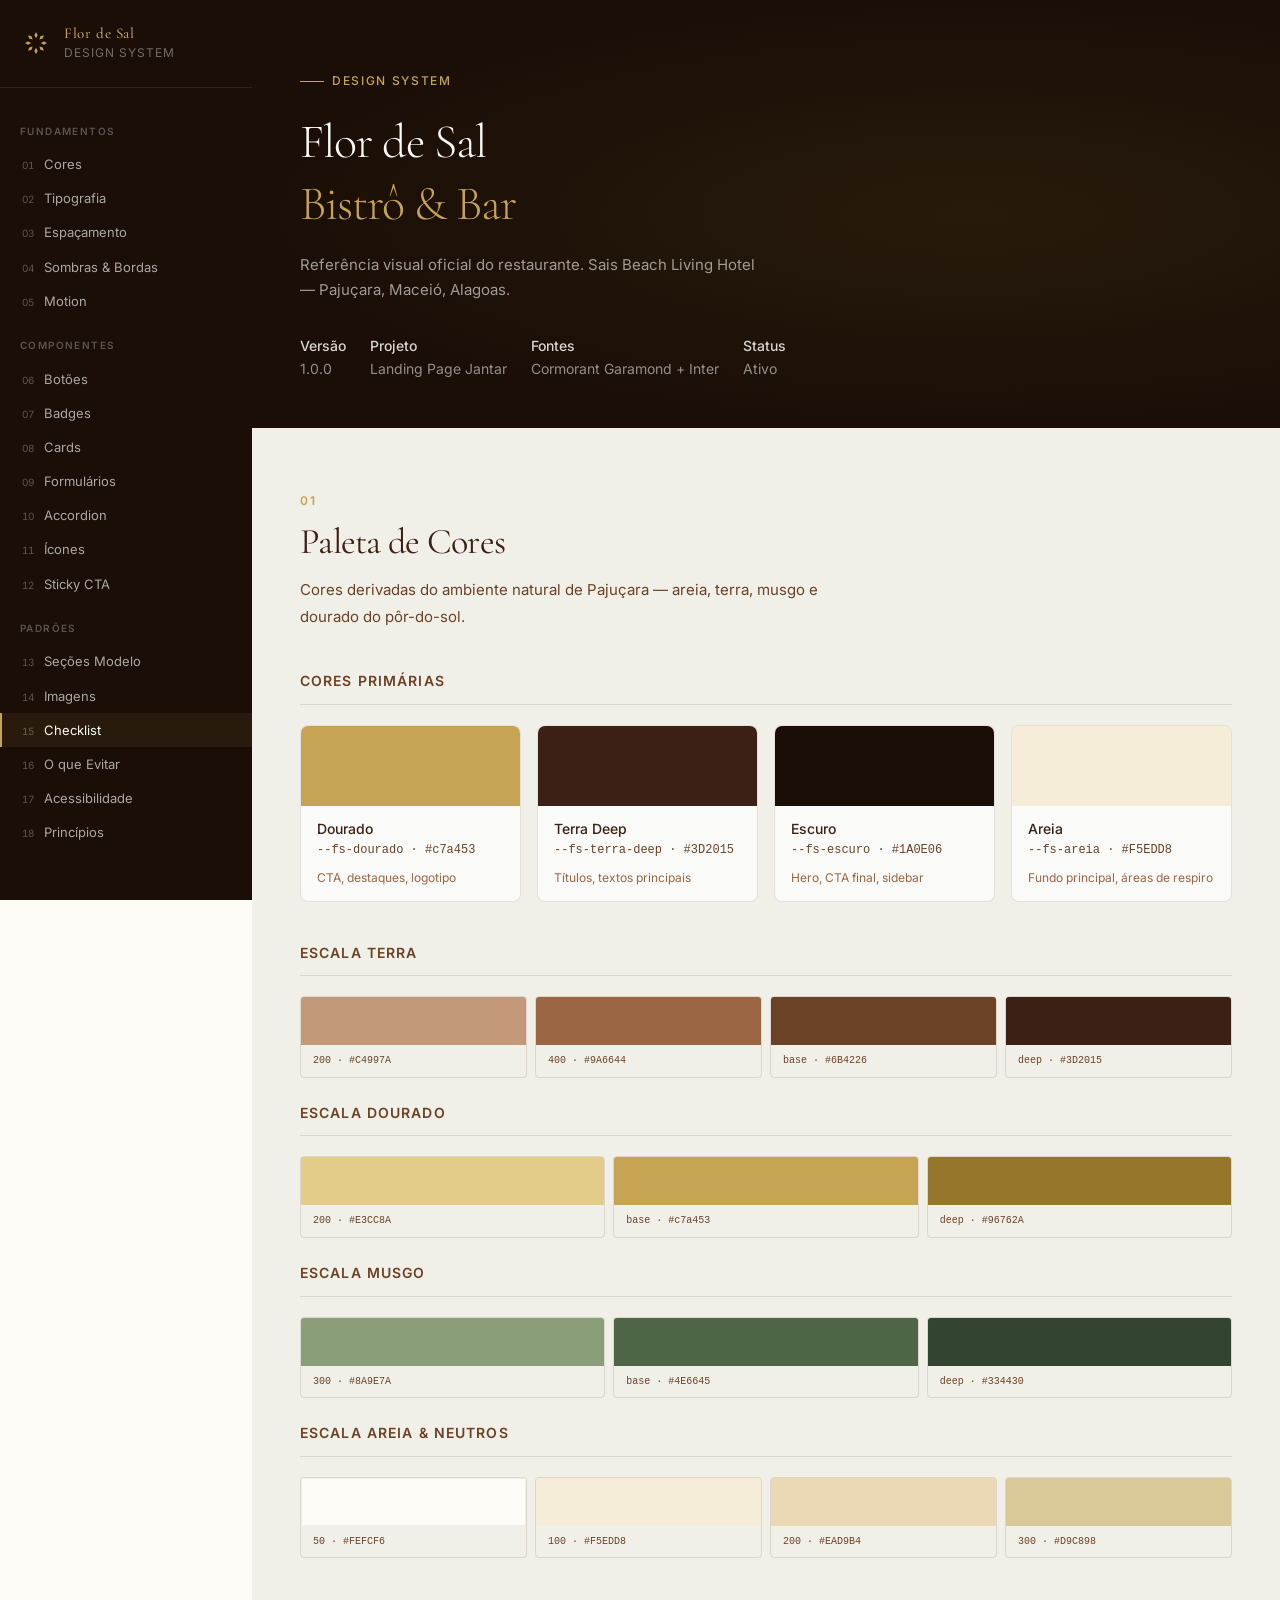
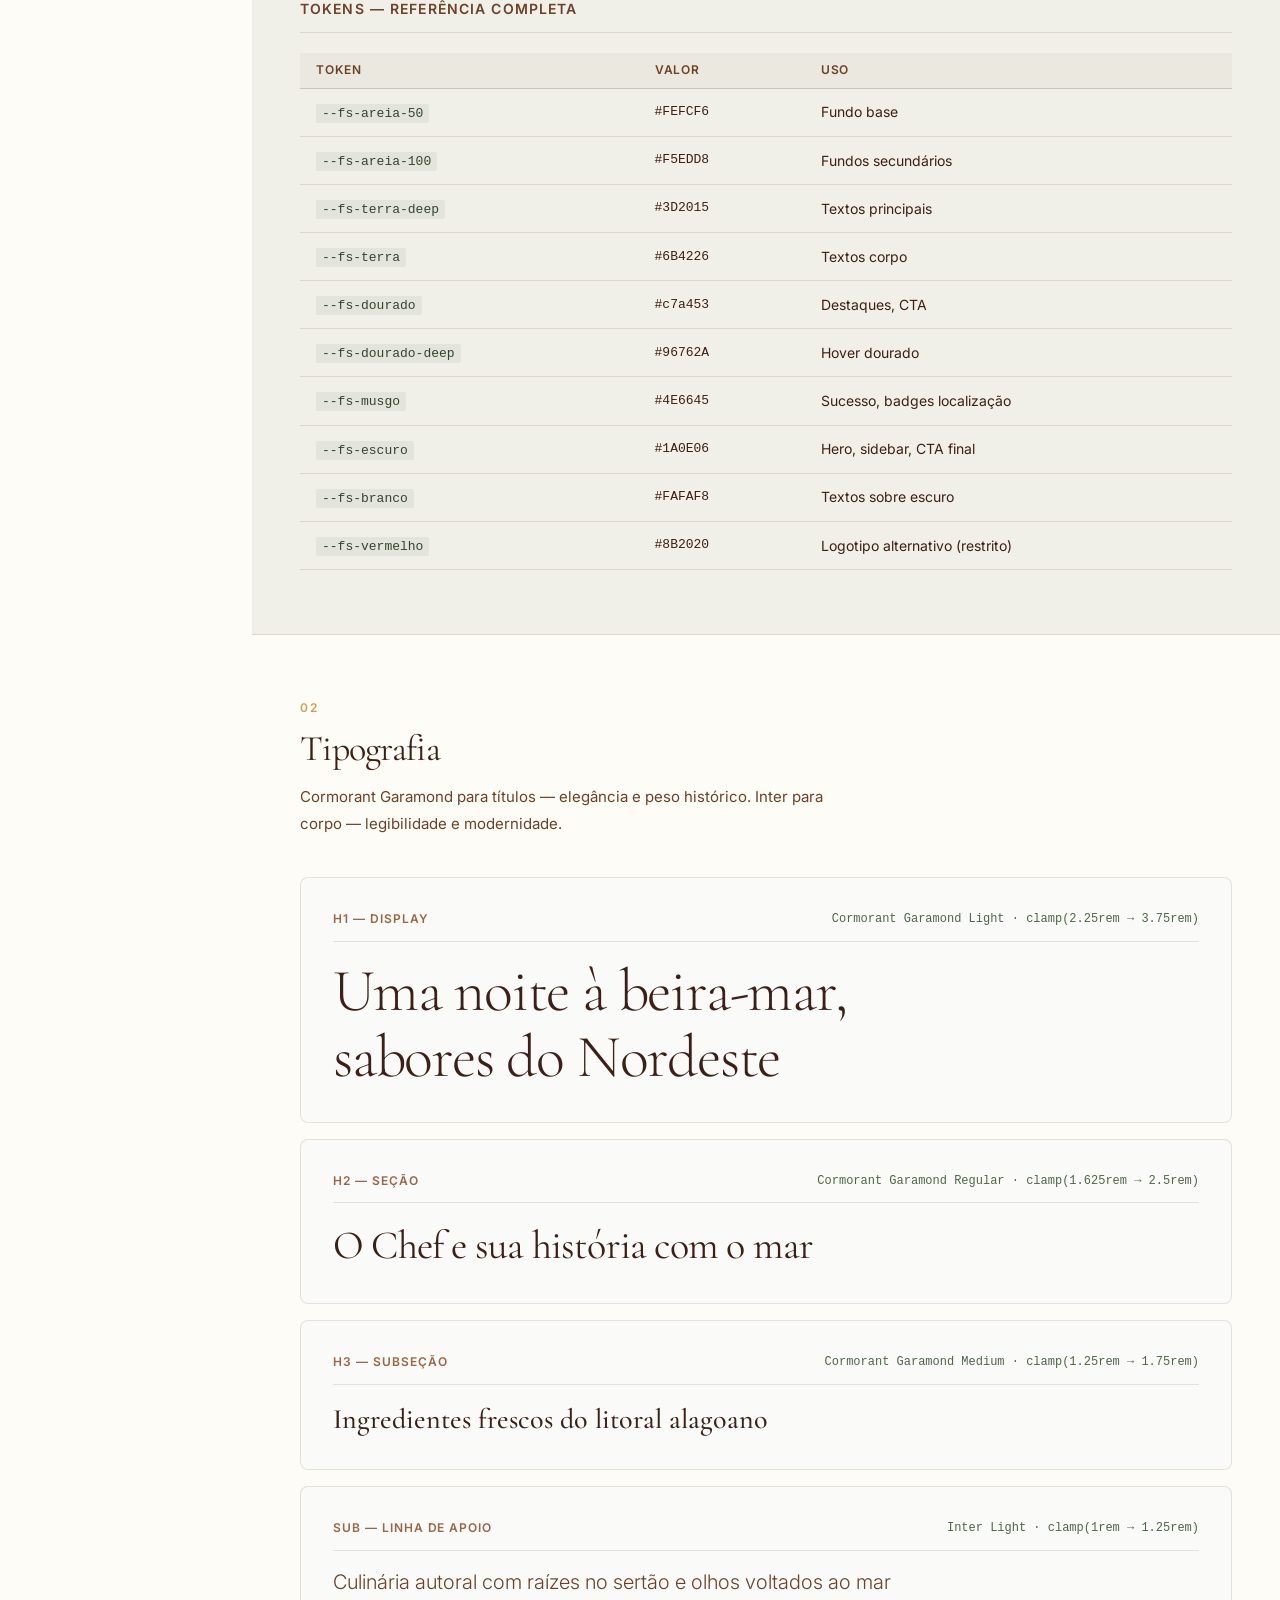
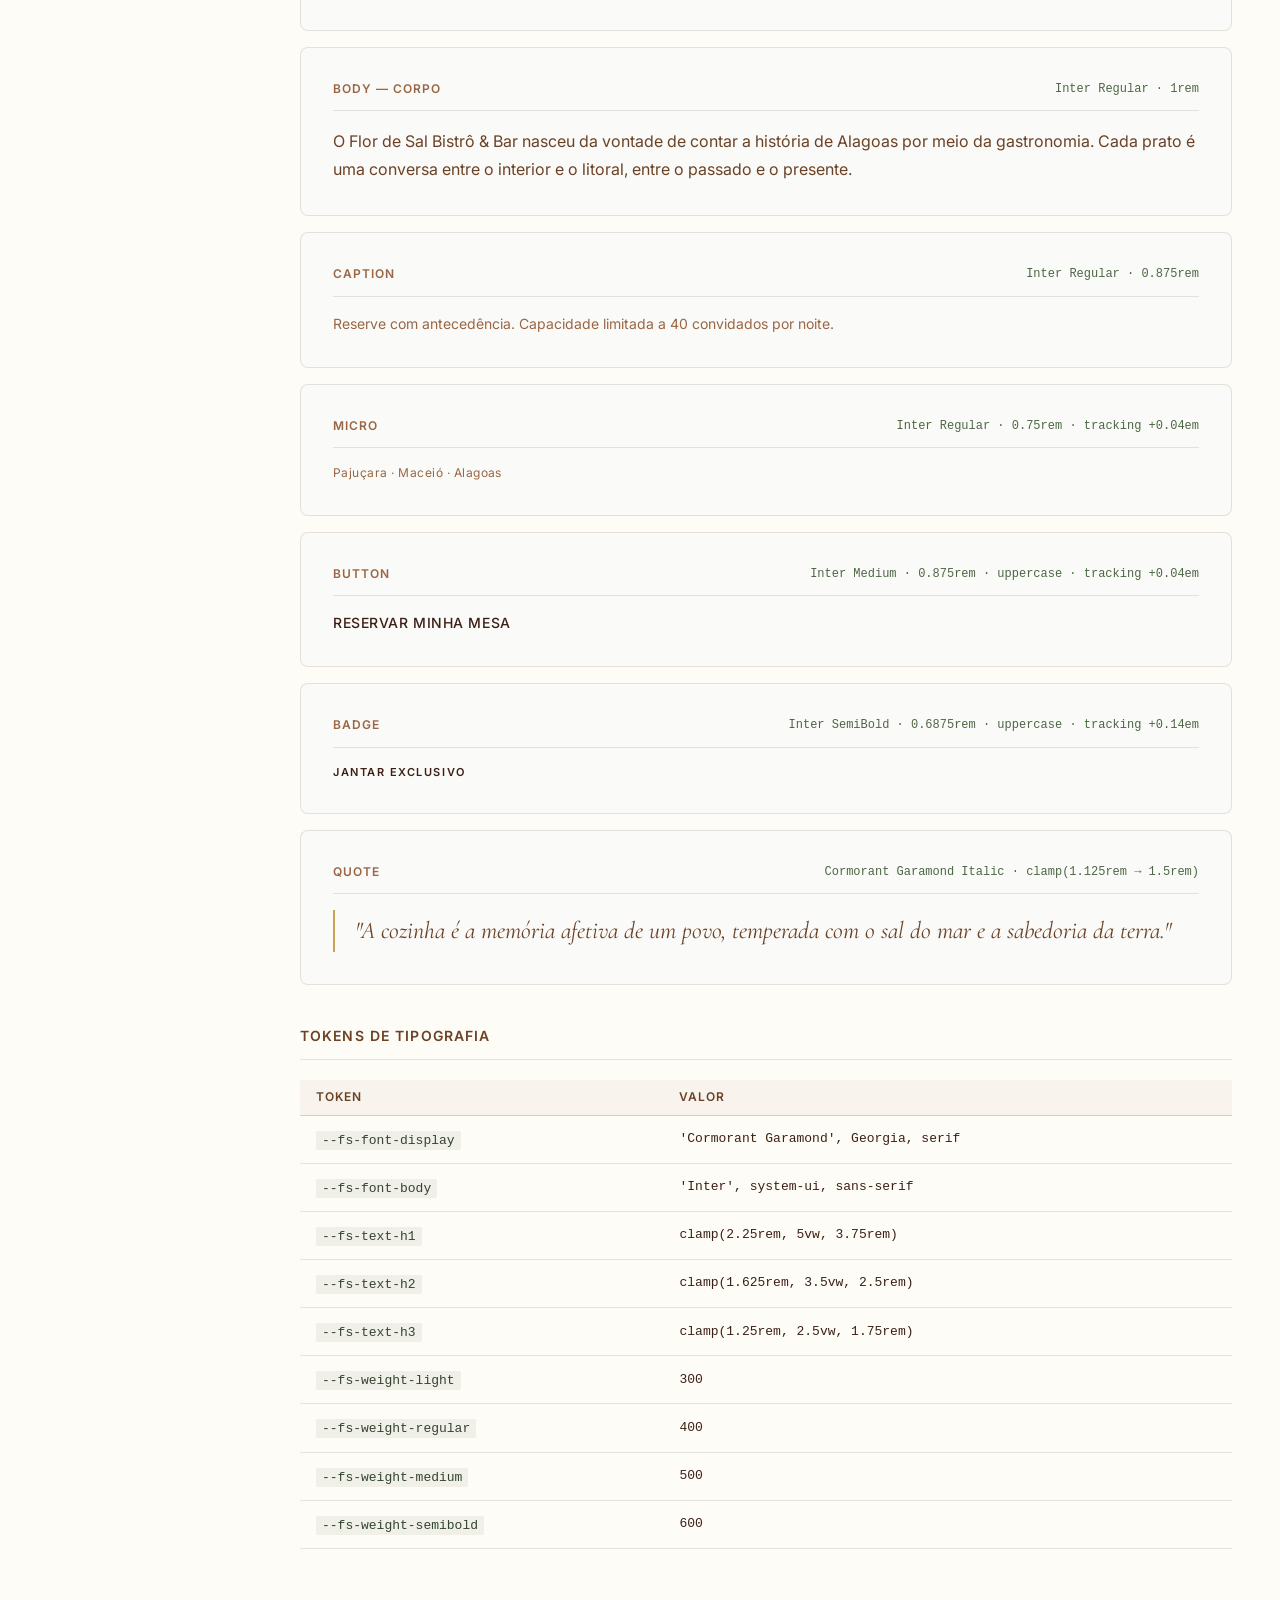
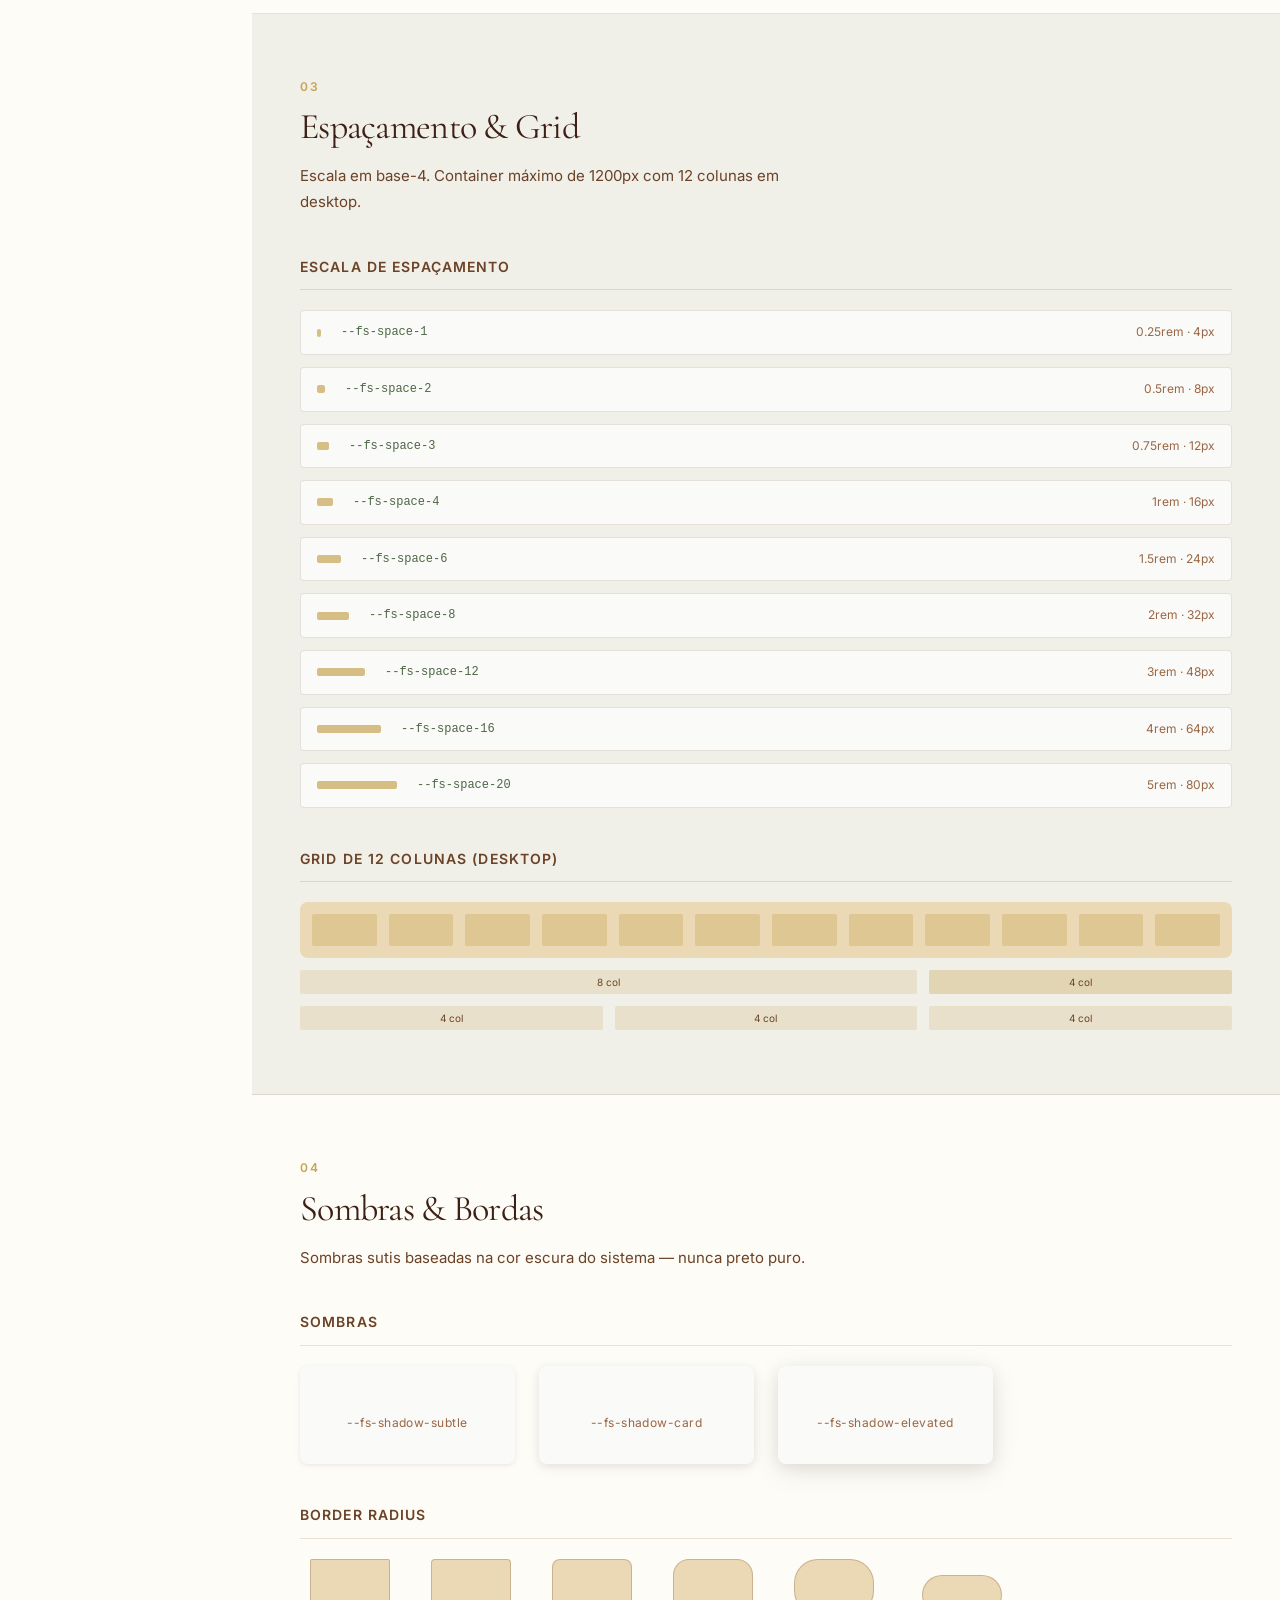
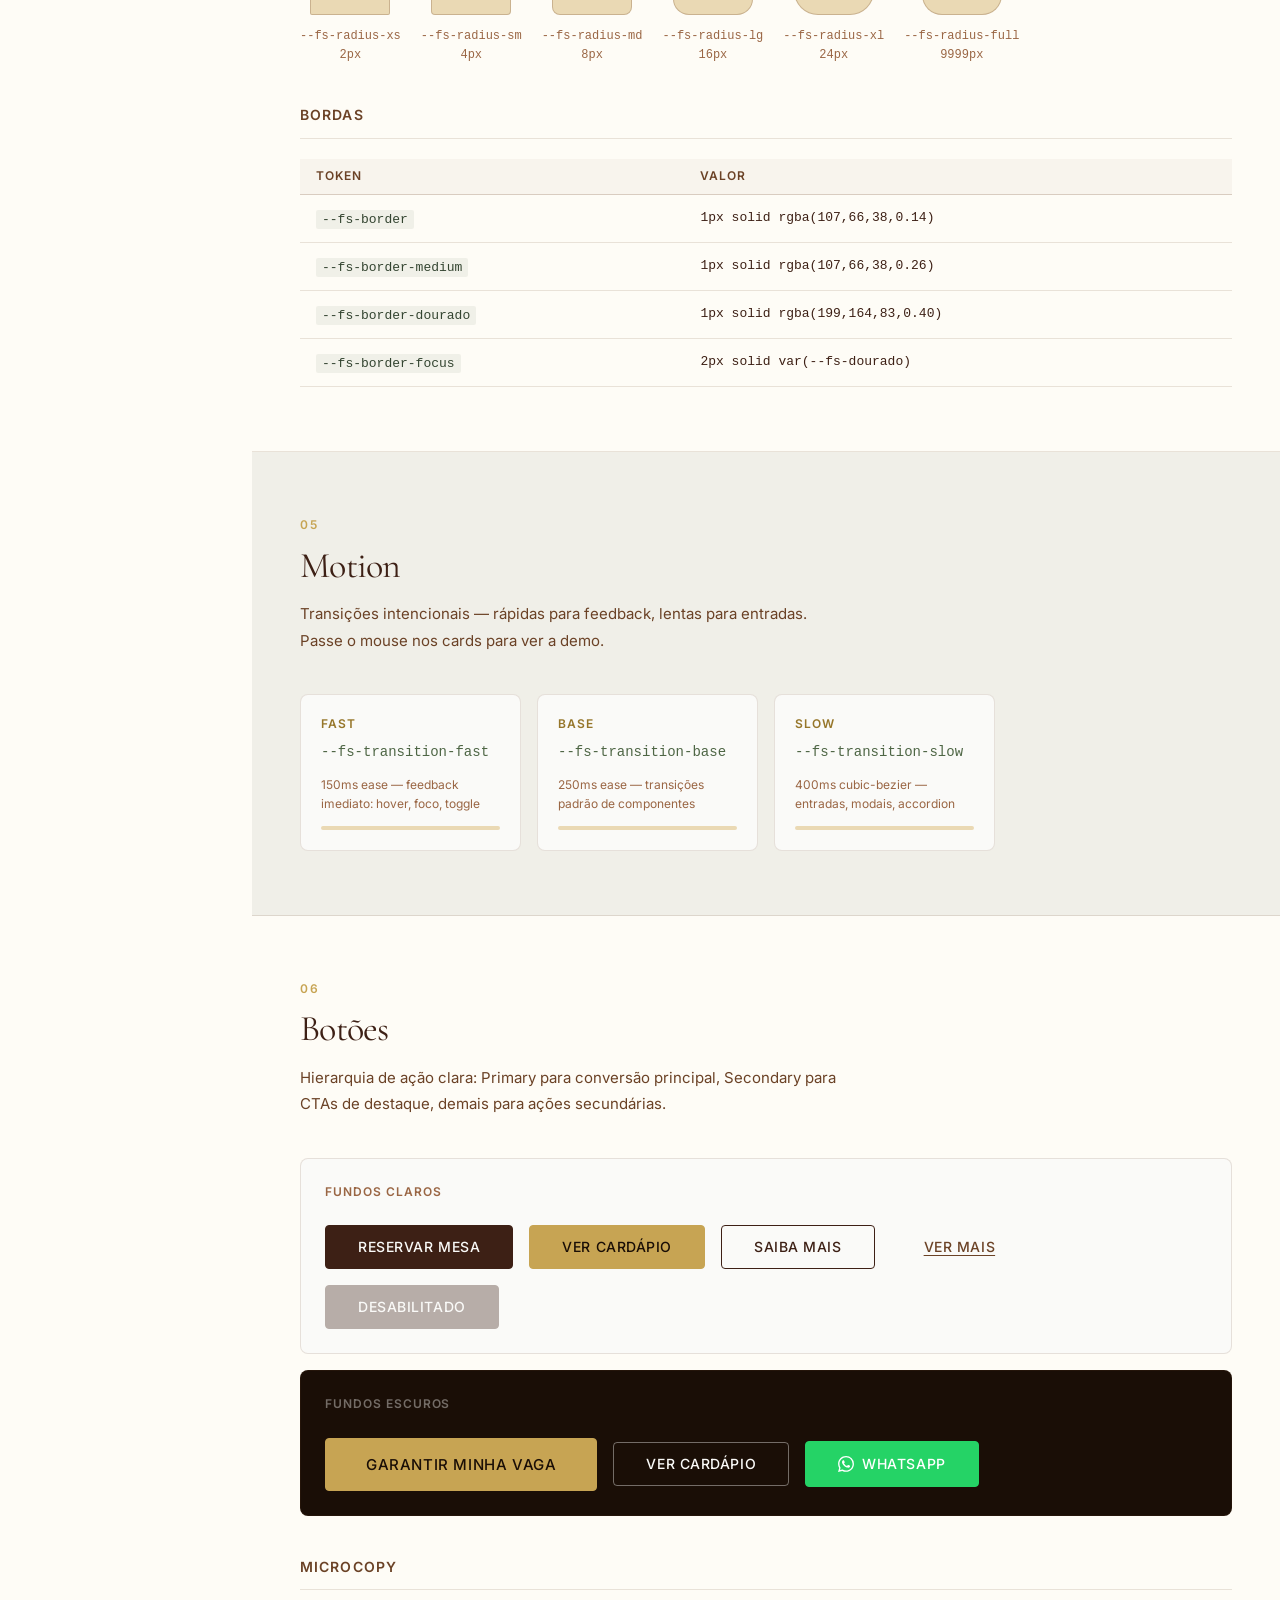
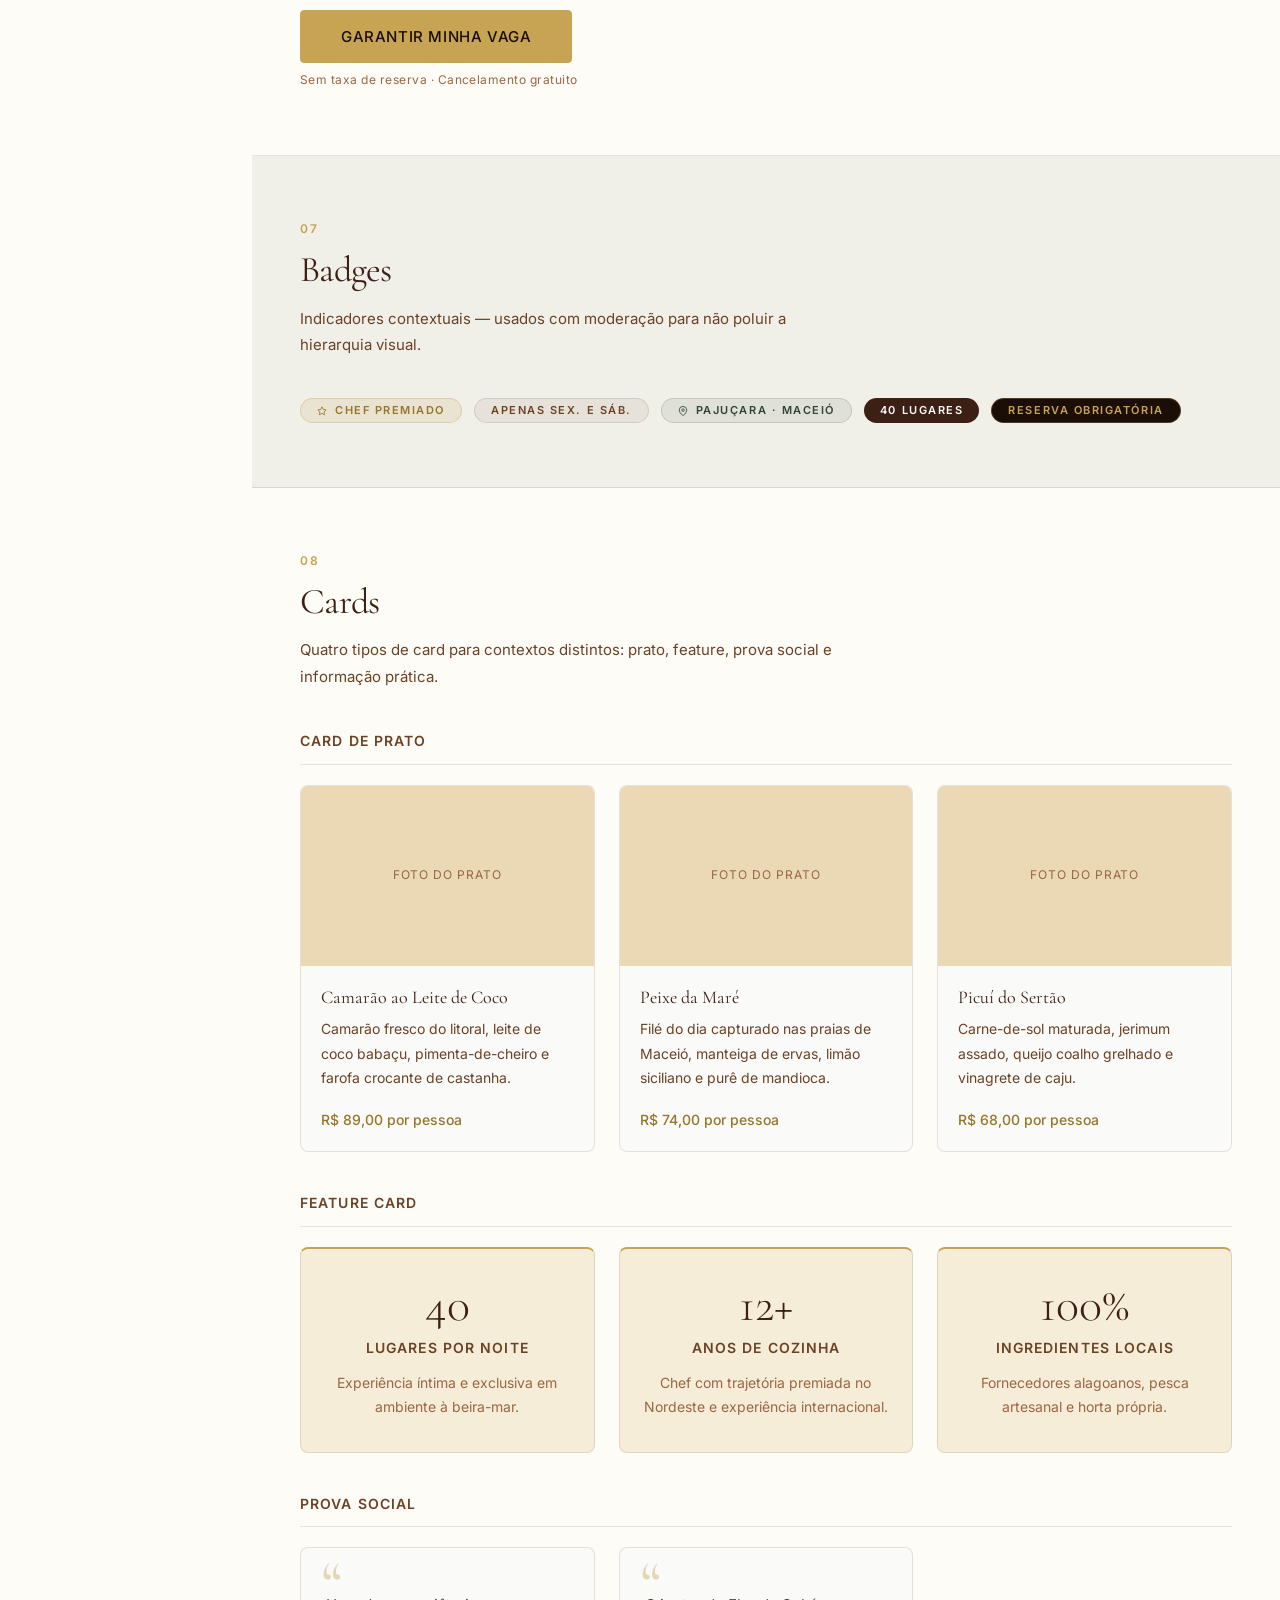
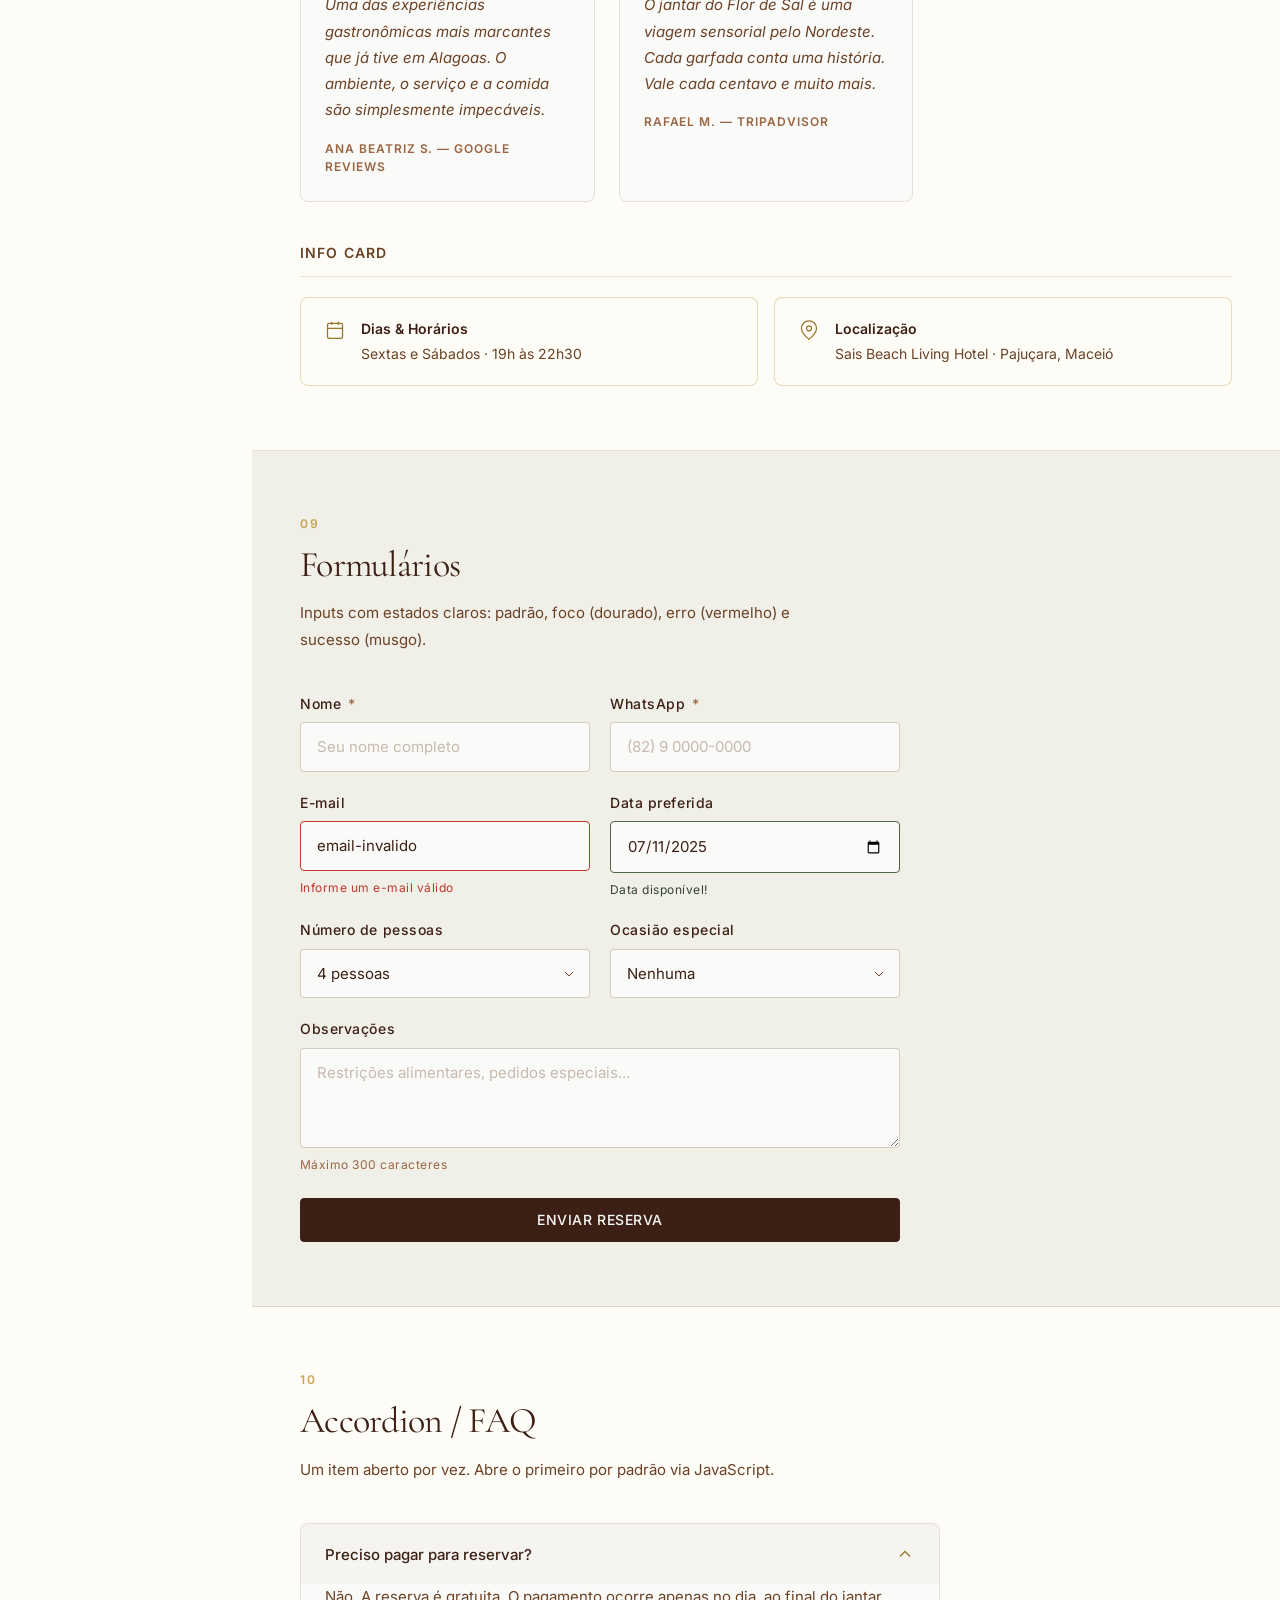
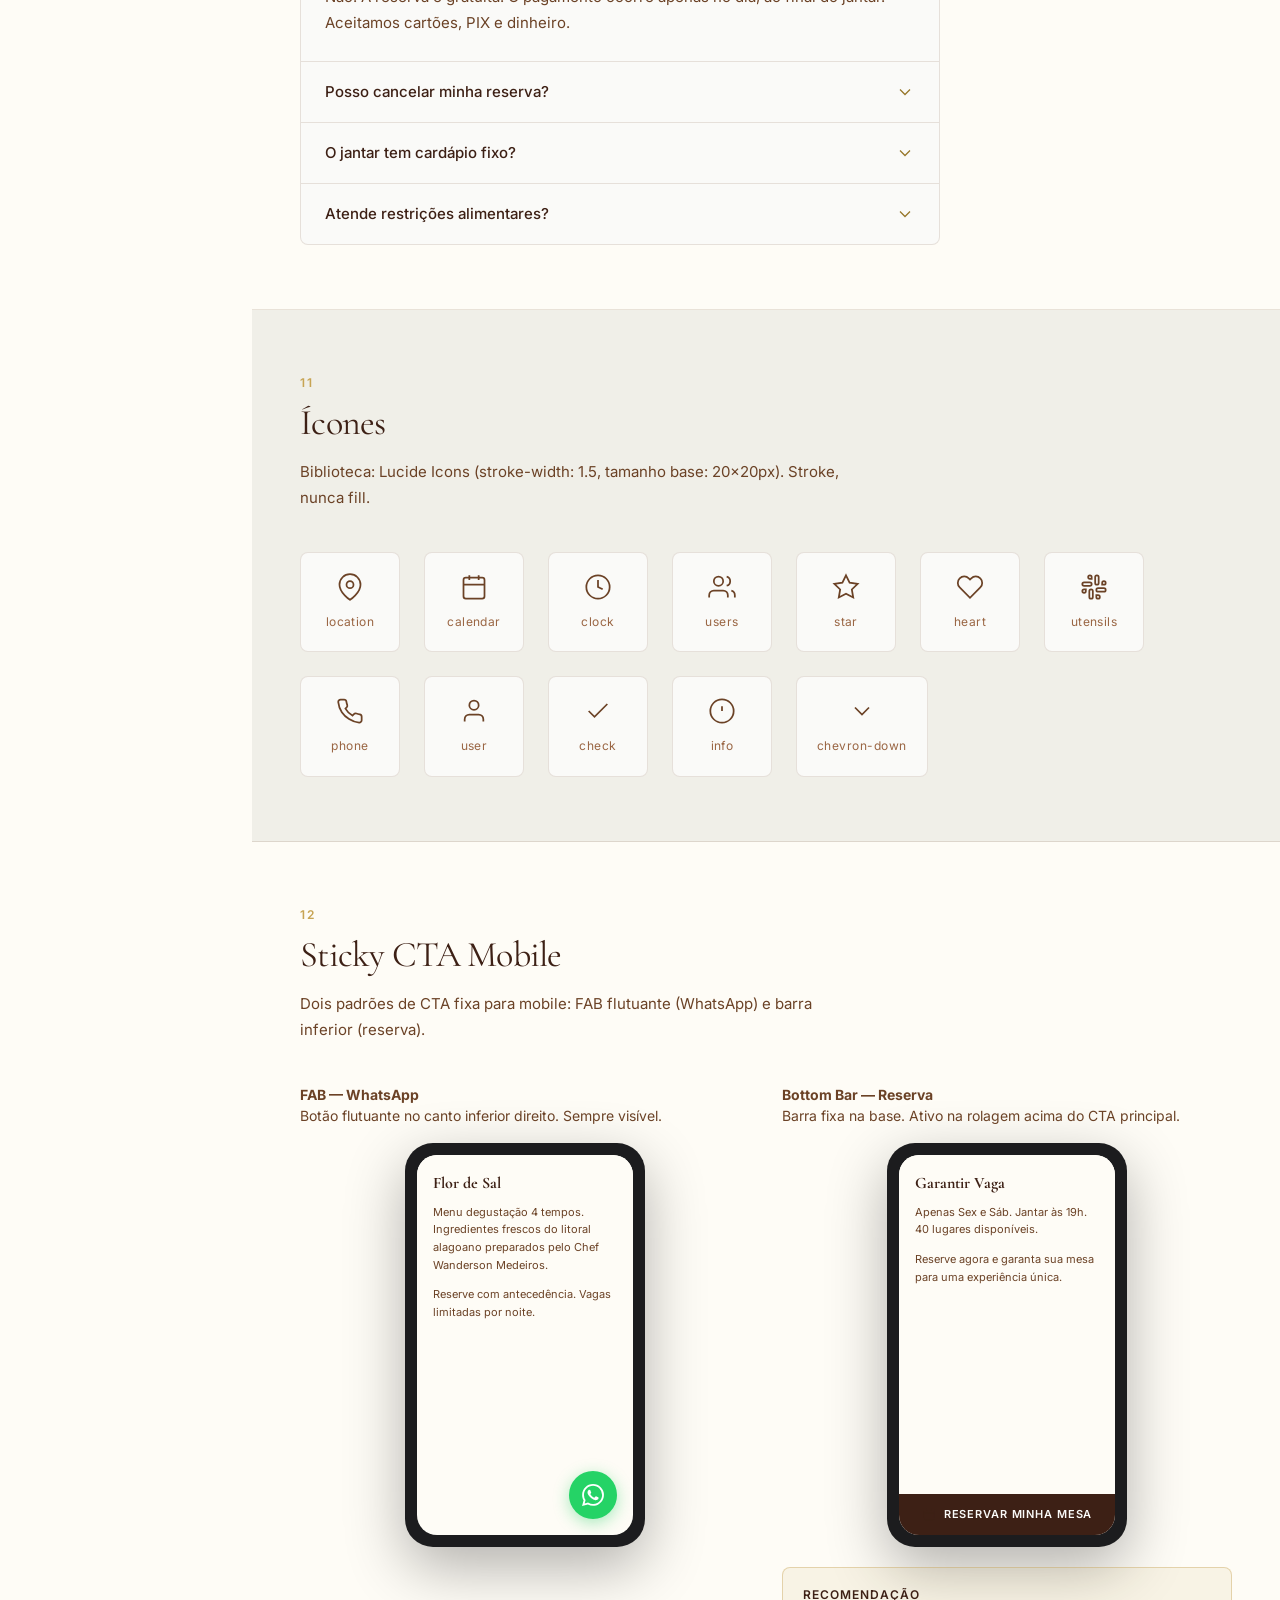
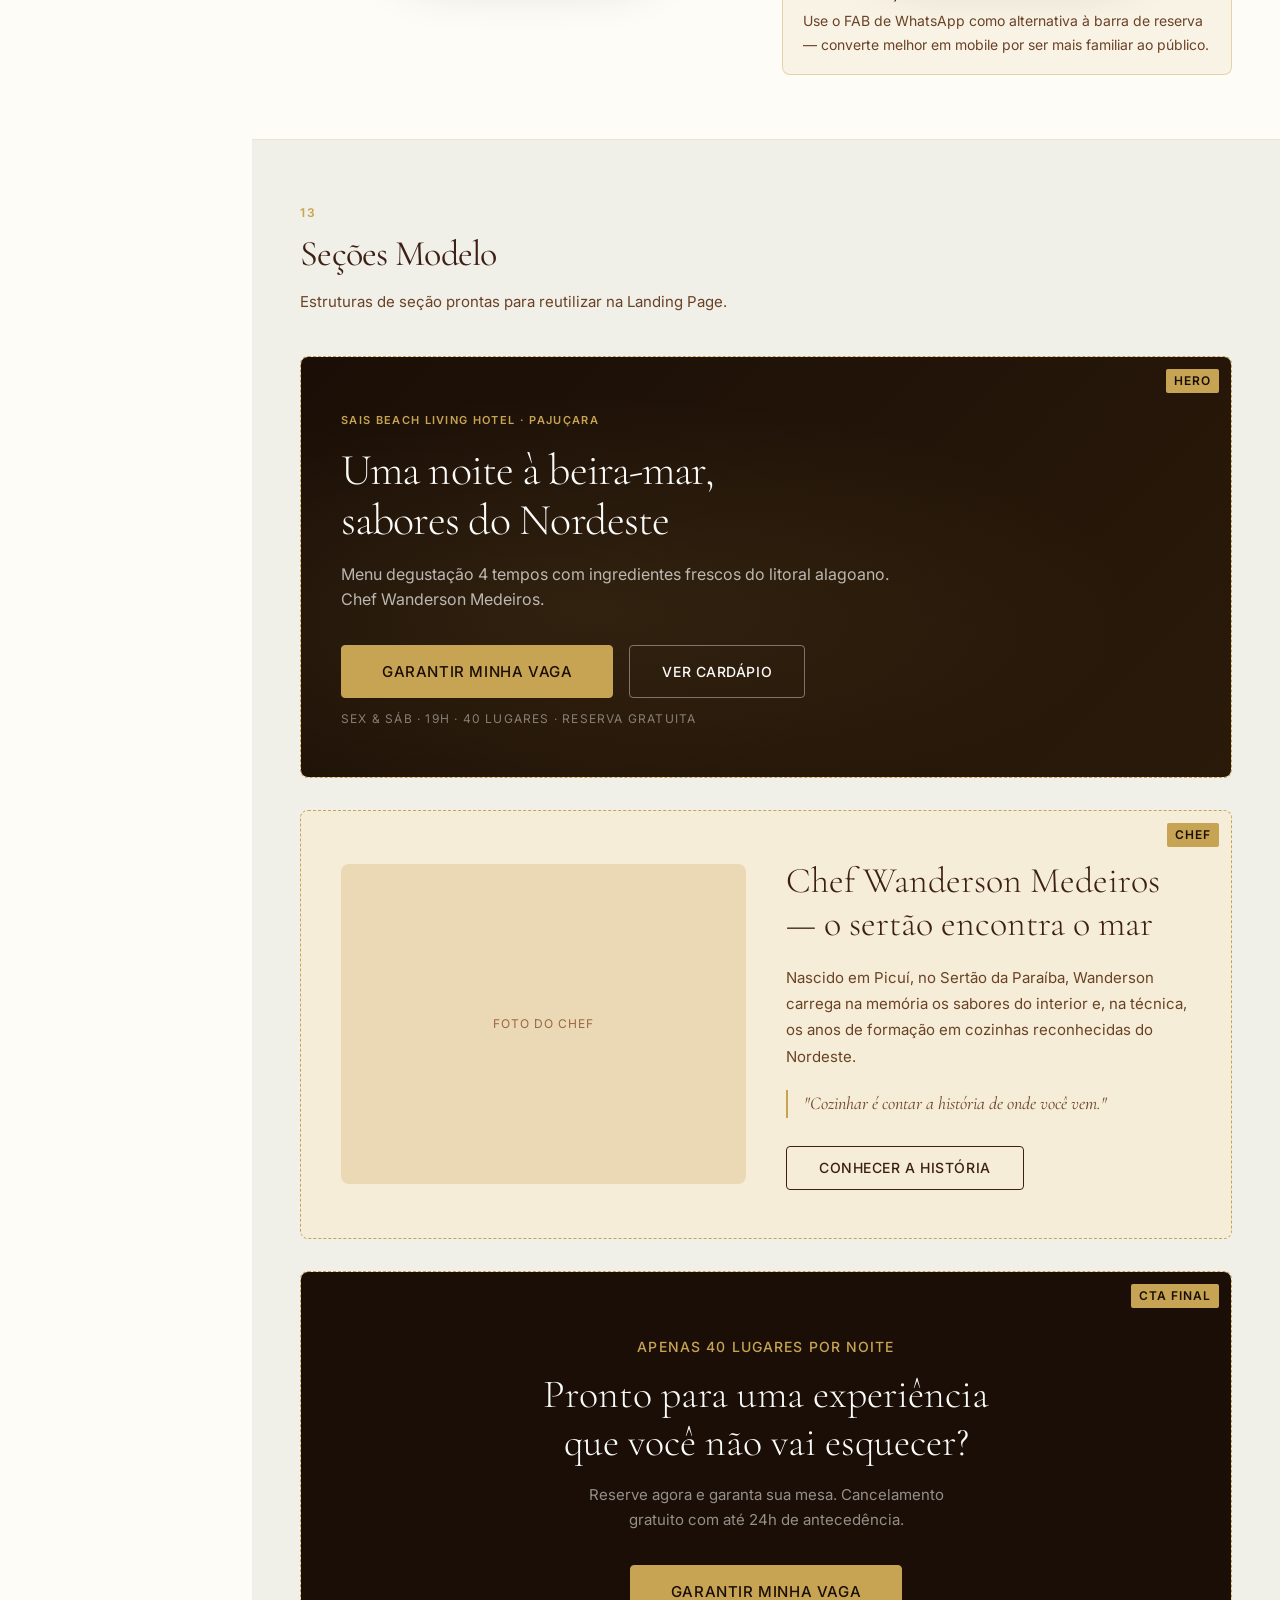
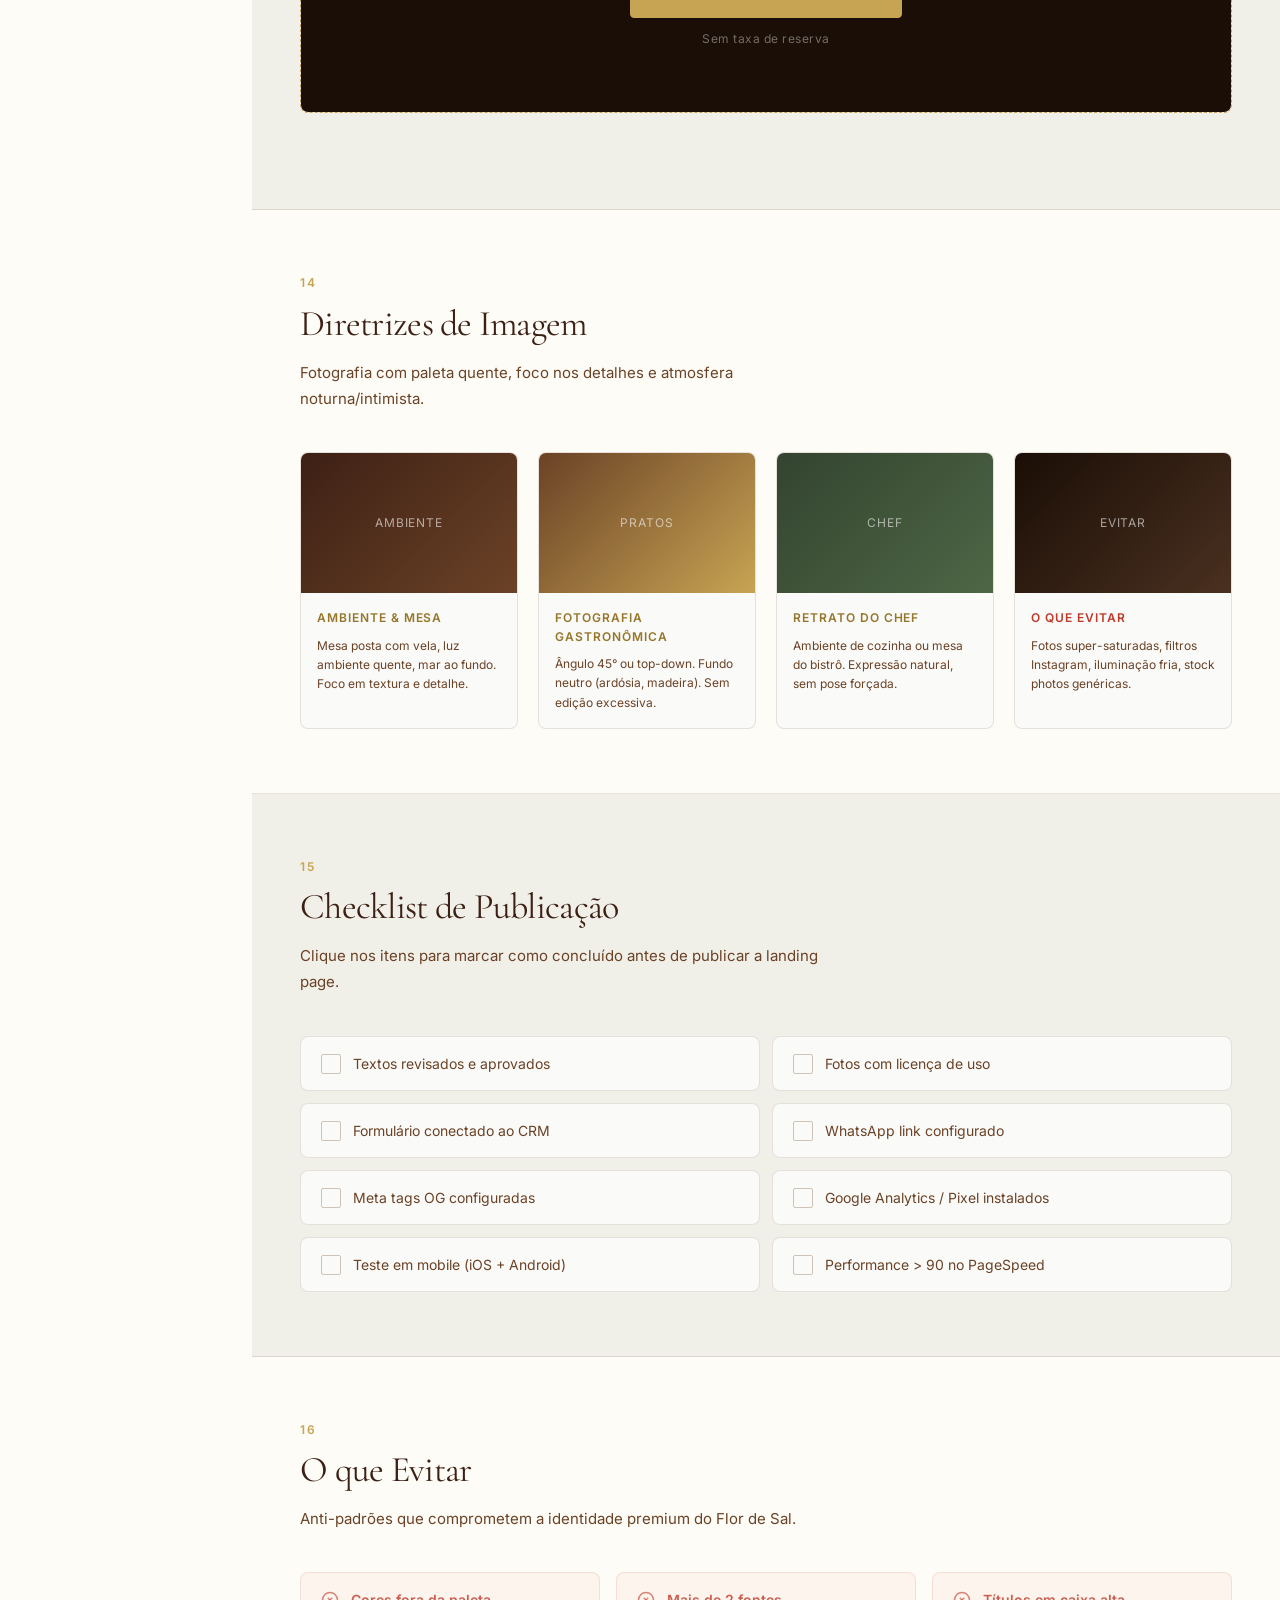
==== designsystem/index.html @ 3e03c3e0 "Move design system to designsystem route" ====
<!DOCTYPE html>
<html lang="pt-BR">
<head>
  <meta charset="UTF-8" />
  <meta name="viewport" content="width=device-width, initial-scale=1.0" />
  <title>Design System — Flor de Sal Bistrô & Bar</title>
  <link rel="preconnect" href="https://fonts.googleapis.com" />
  <link rel="preconnect" href="https://fonts.gstatic.com" crossorigin />
  <link href="https://fonts.googleapis.com/css2?family=Cormorant+Garamond:ital,wght@0,300;0,400;0,500;0,600;1,300;1,400&family=Inter:wght@300;400;500;600&display=swap" rel="stylesheet" />
  <link rel="stylesheet" href="tokens.css" />
  <link rel="stylesheet" href="guide.css" />
</head>
<body>
<div class="sg-layout">

  <!-- SIDEBAR -->
  <aside class="sg-sidebar">
    <div class="sg-sidebar__brand">
      <img class="sg-sidebar__logo"
           src="../Identidade%20Visual/SVG/Logotipo_Icone_Dourado.svg"
           alt="Flor de Sal"
           onerror="this.style.display='none'" />
      <div>
        <div class="sg-sidebar__title">Flor de Sal</div>
        <div class="sg-sidebar__subtitle">Design System</div>
      </div>
    </div>

    <nav class="sg-nav">
      <div class="sg-nav__group-label">Fundamentos</div>
      <a class="sg-nav__item" href="#cores"><span class="num">01</span>Cores</a>
      <a class="sg-nav__item" href="#tipografia"><span class="num">02</span>Tipografia</a>
      <a class="sg-nav__item" href="#espacamento"><span class="num">03</span>Espaçamento</a>
      <a class="sg-nav__item" href="#sombras"><span class="num">04</span>Sombras & Bordas</a>
      <a class="sg-nav__item" href="#motion"><span class="num">05</span>Motion</a>

      <div class="sg-nav__group-label">Componentes</div>
      <a class="sg-nav__item" href="#botoes"><span class="num">06</span>Botões</a>
      <a class="sg-nav__item" href="#badges"><span class="num">07</span>Badges</a>
      <a class="sg-nav__item" href="#cards"><span class="num">08</span>Cards</a>
      <a class="sg-nav__item" href="#formularios"><span class="num">09</span>Formulários</a>
      <a class="sg-nav__item" href="#accordion"><span class="num">10</span>Accordion</a>
      <a class="sg-nav__item" href="#icones"><span class="num">11</span>Ícones</a>
      <a class="sg-nav__item" href="#sticky"><span class="num">12</span>Sticky CTA</a>

      <div class="sg-nav__group-label">Padrões</div>
      <a class="sg-nav__item" href="#secoes"><span class="num">13</span>Seções Modelo</a>
      <a class="sg-nav__item" href="#imagens"><span class="num">14</span>Imagens</a>
      <a class="sg-nav__item" href="#checklist"><span class="num">15</span>Checklist</a>
      <a class="sg-nav__item" href="#evitar"><span class="num">16</span>O que Evitar</a>
      <a class="sg-nav__item" href="#acessibilidade"><span class="num">17</span>Acessibilidade</a>
      <a class="sg-nav__item" href="#principios"><span class="num">18</span>Princípios</a>
    </nav>
  </aside>

  <!-- MOBILE TOGGLE -->
  <button class="sg-mobile-toggle" aria-label="Abrir menu">
    <svg width="20" height="20" viewBox="0 0 24 24" fill="none" stroke="currentColor" stroke-width="1.5">
      <path d="M3 12h18M3 6h18M3 18h18"/>
    </svg>
  </button>

  <!-- MAIN -->
  <main class="sg-main">

    <!-- HEADER -->
    <header class="sg-header">
      <div class="sg-header__badge">Design System</div>
      <h1>Flor de Sal<br><em>Bistrô & Bar</em></h1>
      <p style="color:rgba(250,250,248,.6);font-size:var(--fs-text-body-sm);line-height:1.7;max-width:52ch;margin-top:var(--fs-space-4)">
        Referência visual oficial do restaurante. Sais Beach Living Hotel — Pajuçara, Maceió, Alagoas.
      </p>
      <div class="sg-header__meta">
        <div class="sg-header__meta-item"><strong>Versão</strong>1.0.0</div>
        <div class="sg-header__meta-item"><strong>Projeto</strong>Landing Page Jantar</div>
        <div class="sg-header__meta-item"><strong>Fontes</strong>Cormorant Garamond + Inter</div>
        <div class="sg-header__meta-item"><strong>Status</strong>Ativo</div>
      </div>
    </header>

    <!-- ══ 01 CORES ══════════════════════════════════ -->
    <section class="sg-section" id="cores">
      <div class="sg-section__header">
        <span class="sg-section__num">01</span>
        <h2 class="sg-section__title">Paleta de Cores</h2>
        <p class="sg-section__desc">Cores derivadas do ambiente natural de Pajuçara — areia, terra, musgo e dourado do pôr-do-sol.</p>
      </div>

      <div class="sg-subsection">
        <h3 class="sg-subsection__title">Cores primárias</h3>
        <div class="sg-color-grid">
          <div class="sg-color-card">
            <div class="sg-color-swatch" style="background:#c7a453"></div>
            <div class="sg-color-info">
              <span class="sg-color-name">Dourado</span>
              <span class="sg-color-hex">--fs-dourado · #c7a453</span>
              <span class="sg-color-role">CTA, destaques, logotipo</span>
            </div>
          </div>
          <div class="sg-color-card">
            <div class="sg-color-swatch" style="background:#3D2015"></div>
            <div class="sg-color-info">
              <span class="sg-color-name">Terra Deep</span>
              <span class="sg-color-hex">--fs-terra-deep · #3D2015</span>
              <span class="sg-color-role">Títulos, textos principais</span>
            </div>
          </div>
          <div class="sg-color-card">
            <div class="sg-color-swatch" style="background:#1A0E06"></div>
            <div class="sg-color-info">
              <span class="sg-color-name">Escuro</span>
              <span class="sg-color-hex">--fs-escuro · #1A0E06</span>
              <span class="sg-color-role">Hero, CTA final, sidebar</span>
            </div>
          </div>
          <div class="sg-color-card">
            <div class="sg-color-swatch" style="background:#F5EDD8"></div>
            <div class="sg-color-info">
              <span class="sg-color-name">Areia</span>
              <span class="sg-color-hex">--fs-areia · #F5EDD8</span>
              <span class="sg-color-role">Fundo principal, áreas de respiro</span>
            </div>
          </div>
        </div>
      </div>

      <div class="sg-subsection">
        <h3 class="sg-subsection__title">Escala Terra</h3>
        <div class="sg-color-row">
          <div class="sg-color-chip">
            <div class="sg-color-chip__swatch" style="background:#C4997A"></div>
            <div class="sg-color-chip__label">200 · #C4997A</div>
          </div>
          <div class="sg-color-chip">
            <div class="sg-color-chip__swatch" style="background:#9A6644"></div>
            <div class="sg-color-chip__label">400 · #9A6644</div>
          </div>
          <div class="sg-color-chip">
            <div class="sg-color-chip__swatch" style="background:#6B4226"></div>
            <div class="sg-color-chip__label">base · #6B4226</div>
          </div>
          <div class="sg-color-chip">
            <div class="sg-color-chip__swatch" style="background:#3D2015"></div>
            <div class="sg-color-chip__label">deep · #3D2015</div>
          </div>
        </div>

        <h3 class="sg-subsection__title">Escala Dourado</h3>
        <div class="sg-color-row">
          <div class="sg-color-chip">
            <div class="sg-color-chip__swatch" style="background:#E3CC8A"></div>
            <div class="sg-color-chip__label">200 · #E3CC8A</div>
          </div>
          <div class="sg-color-chip">
            <div class="sg-color-chip__swatch" style="background:#c7a453"></div>
            <div class="sg-color-chip__label">base · #c7a453</div>
          </div>
          <div class="sg-color-chip">
            <div class="sg-color-chip__swatch" style="background:#96762A"></div>
            <div class="sg-color-chip__label">deep · #96762A</div>
          </div>
        </div>

        <h3 class="sg-subsection__title">Escala Musgo</h3>
        <div class="sg-color-row">
          <div class="sg-color-chip">
            <div class="sg-color-chip__swatch" style="background:#8A9E7A"></div>
            <div class="sg-color-chip__label">300 · #8A9E7A</div>
          </div>
          <div class="sg-color-chip">
            <div class="sg-color-chip__swatch" style="background:#4E6645"></div>
            <div class="sg-color-chip__label">base · #4E6645</div>
          </div>
          <div class="sg-color-chip">
            <div class="sg-color-chip__swatch" style="background:#334430"></div>
            <div class="sg-color-chip__label">deep · #334430</div>
          </div>
        </div>

        <h3 class="sg-subsection__title">Escala Areia & Neutros</h3>
        <div class="sg-color-row">
          <div class="sg-color-chip">
            <div class="sg-color-chip__swatch" style="background:#FEFCF6;border:1px solid #eee"></div>
            <div class="sg-color-chip__label">50 · #FEFCF6</div>
          </div>
          <div class="sg-color-chip">
            <div class="sg-color-chip__swatch" style="background:#F5EDD8"></div>
            <div class="sg-color-chip__label">100 · #F5EDD8</div>
          </div>
          <div class="sg-color-chip">
            <div class="sg-color-chip__swatch" style="background:#EAD9B4"></div>
            <div class="sg-color-chip__label">200 · #EAD9B4</div>
          </div>
          <div class="sg-color-chip">
            <div class="sg-color-chip__swatch" style="background:#D9C898"></div>
            <div class="sg-color-chip__label">300 · #D9C898</div>
          </div>
        </div>
      </div>

      <div class="sg-subsection">
        <h3 class="sg-subsection__title">Tokens — referência completa</h3>
        <table class="sg-token-table">
          <thead>
            <tr><th>Token</th><th>Valor</th><th>Uso</th></tr>
          </thead>
          <tbody>
            <tr><td><span class="sg-token-name">--fs-areia-50</span></td><td class="sg-token-value">#FEFCF6</td><td>Fundo base</td></tr>
            <tr><td><span class="sg-token-name">--fs-areia-100</span></td><td class="sg-token-value">#F5EDD8</td><td>Fundos secundários</td></tr>
            <tr><td><span class="sg-token-name">--fs-terra-deep</span></td><td class="sg-token-value">#3D2015</td><td>Textos principais</td></tr>
            <tr><td><span class="sg-token-name">--fs-terra</span></td><td class="sg-token-value">#6B4226</td><td>Textos corpo</td></tr>
            <tr><td><span class="sg-token-name">--fs-dourado</span></td><td class="sg-token-value">#c7a453</td><td>Destaques, CTA</td></tr>
            <tr><td><span class="sg-token-name">--fs-dourado-deep</span></td><td class="sg-token-value">#96762A</td><td>Hover dourado</td></tr>
            <tr><td><span class="sg-token-name">--fs-musgo</span></td><td class="sg-token-value">#4E6645</td><td>Sucesso, badges localização</td></tr>
            <tr><td><span class="sg-token-name">--fs-escuro</span></td><td class="sg-token-value">#1A0E06</td><td>Hero, sidebar, CTA final</td></tr>
            <tr><td><span class="sg-token-name">--fs-branco</span></td><td class="sg-token-value">#FAFAF8</td><td>Textos sobre escuro</td></tr>
            <tr><td><span class="sg-token-name">--fs-vermelho</span></td><td class="sg-token-value">#8B2020</td><td>Logotipo alternativo (restrito)</td></tr>
          </tbody>
        </table>
      </div>
    </section>

    <!-- ══ 02 TIPOGRAFIA ═════════════════════════════ -->
    <section class="sg-section" id="tipografia">
      <div class="sg-section__header">
        <span class="sg-section__num">02</span>
        <h2 class="sg-section__title">Tipografia</h2>
        <p class="sg-section__desc">Cormorant Garamond para títulos — elegância e peso histórico. Inter para corpo — legibilidade e modernidade.</p>
      </div>

      <div class="sg-type-sample">
        <div class="sg-type-sample__label">H1 — Display <span>Cormorant Garamond Light · clamp(2.25rem → 3.75rem)</span></div>
        <p class="sg-type-h1">Uma noite à beira-mar,<br>sabores do Nordeste</p>
      </div>

      <div class="sg-type-sample">
        <div class="sg-type-sample__label">H2 — Seção <span>Cormorant Garamond Regular · clamp(1.625rem → 2.5rem)</span></div>
        <p class="sg-type-h2">O Chef e sua história com o mar</p>
      </div>

      <div class="sg-type-sample">
        <div class="sg-type-sample__label">H3 — Subseção <span>Cormorant Garamond Medium · clamp(1.25rem → 1.75rem)</span></div>
        <p class="sg-type-h3">Ingredientes frescos do litoral alagoano</p>
      </div>

      <div class="sg-type-sample">
        <div class="sg-type-sample__label">Sub — Linha de apoio <span>Inter Light · clamp(1rem → 1.25rem)</span></div>
        <p class="sg-type-sub">Culinária autoral com raízes no sertão e olhos voltados ao mar</p>
      </div>

      <div class="sg-type-sample">
        <div class="sg-type-sample__label">Body — Corpo <span>Inter Regular · 1rem</span></div>
        <p class="sg-type-body">O Flor de Sal Bistrô & Bar nasceu da vontade de contar a história de Alagoas por meio da gastronomia. Cada prato é uma conversa entre o interior e o litoral, entre o passado e o presente.</p>
      </div>

      <div class="sg-type-sample">
        <div class="sg-type-sample__label">Caption <span>Inter Regular · 0.875rem</span></div>
        <p class="sg-type-caption">Reserve com antecedência. Capacidade limitada a 40 convidados por noite.</p>
      </div>

      <div class="sg-type-sample">
        <div class="sg-type-sample__label">Micro <span>Inter Regular · 0.75rem · tracking +0.04em</span></div>
        <p class="sg-type-micro">Pajuçara · Maceió · Alagoas</p>
      </div>

      <div class="sg-type-sample">
        <div class="sg-type-sample__label">Button <span>Inter Medium · 0.875rem · uppercase · tracking +0.04em</span></div>
        <p class="sg-type-button">Reservar minha mesa</p>
      </div>

      <div class="sg-type-sample">
        <div class="sg-type-sample__label">Badge <span>Inter SemiBold · 0.6875rem · uppercase · tracking +0.14em</span></div>
        <p class="sg-type-badge">Jantar Exclusivo</p>
      </div>

      <div class="sg-type-sample">
        <div class="sg-type-sample__label">Quote <span>Cormorant Garamond Italic · clamp(1.125rem → 1.5rem)</span></div>
        <blockquote class="sg-type-quote">"A cozinha é a memória afetiva de um povo, temperada com o sal do mar e a sabedoria da terra."</blockquote>
      </div>

      <div class="sg-subsection">
        <h3 class="sg-subsection__title">Tokens de tipografia</h3>
        <table class="sg-token-table">
          <thead><tr><th>Token</th><th>Valor</th></tr></thead>
          <tbody>
            <tr><td><span class="sg-token-name">--fs-font-display</span></td><td class="sg-token-value">'Cormorant Garamond', Georgia, serif</td></tr>
            <tr><td><span class="sg-token-name">--fs-font-body</span></td><td class="sg-token-value">'Inter', system-ui, sans-serif</td></tr>
            <tr><td><span class="sg-token-name">--fs-text-h1</span></td><td class="sg-token-value">clamp(2.25rem, 5vw, 3.75rem)</td></tr>
            <tr><td><span class="sg-token-name">--fs-text-h2</span></td><td class="sg-token-value">clamp(1.625rem, 3.5vw, 2.5rem)</td></tr>
            <tr><td><span class="sg-token-name">--fs-text-h3</span></td><td class="sg-token-value">clamp(1.25rem, 2.5vw, 1.75rem)</td></tr>
            <tr><td><span class="sg-token-name">--fs-weight-light</span></td><td class="sg-token-value">300</td></tr>
            <tr><td><span class="sg-token-name">--fs-weight-regular</span></td><td class="sg-token-value">400</td></tr>
            <tr><td><span class="sg-token-name">--fs-weight-medium</span></td><td class="sg-token-value">500</td></tr>
            <tr><td><span class="sg-token-name">--fs-weight-semibold</span></td><td class="sg-token-value">600</td></tr>
          </tbody>
        </table>
      </div>
    </section>

    <!-- ══ 03 ESPAÇAMENTO ════════════════════════════ -->
    <section class="sg-section" id="espacamento">
      <div class="sg-section__header">
        <span class="sg-section__num">03</span>
        <h2 class="sg-section__title">Espaçamento & Grid</h2>
        <p class="sg-section__desc">Escala em base-4. Container máximo de 1200px com 12 colunas em desktop.</p>
      </div>

      <div class="sg-subsection">
        <h3 class="sg-subsection__title">Escala de espaçamento</h3>
        <div class="sg-spacing-row"><div class="sg-spacing-bar" style="width:4px"></div><span class="sg-spacing-label">--fs-space-1</span><span class="sg-spacing-value">0.25rem · 4px</span></div>
        <div class="sg-spacing-row"><div class="sg-spacing-bar" style="width:8px"></div><span class="sg-spacing-label">--fs-space-2</span><span class="sg-spacing-value">0.5rem · 8px</span></div>
        <div class="sg-spacing-row"><div class="sg-spacing-bar" style="width:12px"></div><span class="sg-spacing-label">--fs-space-3</span><span class="sg-spacing-value">0.75rem · 12px</span></div>
        <div class="sg-spacing-row"><div class="sg-spacing-bar" style="width:16px"></div><span class="sg-spacing-label">--fs-space-4</span><span class="sg-spacing-value">1rem · 16px</span></div>
        <div class="sg-spacing-row"><div class="sg-spacing-bar" style="width:24px"></div><span class="sg-spacing-label">--fs-space-6</span><span class="sg-spacing-value">1.5rem · 24px</span></div>
        <div class="sg-spacing-row"><div class="sg-spacing-bar" style="width:32px"></div><span class="sg-spacing-label">--fs-space-8</span><span class="sg-spacing-value">2rem · 32px</span></div>
        <div class="sg-spacing-row"><div class="sg-spacing-bar" style="width:48px"></div><span class="sg-spacing-label">--fs-space-12</span><span class="sg-spacing-value">3rem · 48px</span></div>
        <div class="sg-spacing-row"><div class="sg-spacing-bar" style="width:64px"></div><span class="sg-spacing-label">--fs-space-16</span><span class="sg-spacing-value">4rem · 64px</span></div>
        <div class="sg-spacing-row"><div class="sg-spacing-bar" style="width:80px"></div><span class="sg-spacing-label">--fs-space-20</span><span class="sg-spacing-value">5rem · 80px</span></div>
      </div>

      <div class="sg-subsection">
        <h3 class="sg-subsection__title">Grid de 12 colunas (desktop)</h3>
        <div class="sg-grid-demo">
          <div class="sg-grid-col"></div><div class="sg-grid-col"></div><div class="sg-grid-col"></div>
          <div class="sg-grid-col"></div><div class="sg-grid-col"></div><div class="sg-grid-col"></div>
          <div class="sg-grid-col"></div><div class="sg-grid-col"></div><div class="sg-grid-col"></div>
          <div class="sg-grid-col"></div><div class="sg-grid-col"></div><div class="sg-grid-col"></div>
        </div>
        <div style="display:grid;grid-template-columns:repeat(12,1fr);gap:var(--fs-space-3);margin-bottom:var(--fs-space-3)">
          <div style="grid-column:span 8;background:rgba(199,164,83,.2);border-radius:var(--fs-radius-xs);height:24px;display:flex;align-items:center;justify-content:center;font-size:.625rem;color:var(--fs-terra)">8 col</div>
          <div style="grid-column:span 4;background:rgba(199,164,83,.35);border-radius:var(--fs-radius-xs);height:24px;display:flex;align-items:center;justify-content:center;font-size:.625rem;color:var(--fs-terra)">4 col</div>
        </div>
        <div style="display:grid;grid-template-columns:repeat(12,1fr);gap:var(--fs-space-3)">
          <div style="grid-column:span 4;background:rgba(199,164,83,.2);border-radius:var(--fs-radius-xs);height:24px;display:flex;align-items:center;justify-content:center;font-size:.625rem;color:var(--fs-terra)">4 col</div>
          <div style="grid-column:span 4;background:rgba(199,164,83,.2);border-radius:var(--fs-radius-xs);height:24px;display:flex;align-items:center;justify-content:center;font-size:.625rem;color:var(--fs-terra)">4 col</div>
          <div style="grid-column:span 4;background:rgba(199,164,83,.2);border-radius:var(--fs-radius-xs);height:24px;display:flex;align-items:center;justify-content:center;font-size:.625rem;color:var(--fs-terra)">4 col</div>
        </div>
      </div>
    </section>

    <!-- ══ 04 SOMBRAS & BORDAS ═══════════════════════ -->
    <section class="sg-section" id="sombras">
      <div class="sg-section__header">
        <span class="sg-section__num">04</span>
        <h2 class="sg-section__title">Sombras & Bordas</h2>
        <p class="sg-section__desc">Sombras sutis baseadas na cor escura do sistema — nunca preto puro.</p>
      </div>

      <div class="sg-subsection">
        <h3 class="sg-subsection__title">Sombras</h3>
        <div class="sg-shadow-grid">
          <div class="sg-shadow-card" style="box-shadow:var(--fs-shadow-subtle)">
            <div class="sg-shadow-label">--fs-shadow-subtle</div>
          </div>
          <div class="sg-shadow-card" style="box-shadow:var(--fs-shadow-card)">
            <div class="sg-shadow-label">--fs-shadow-card</div>
          </div>
          <div class="sg-shadow-card" style="box-shadow:var(--fs-shadow-elevated)">
            <div class="sg-shadow-label">--fs-shadow-elevated</div>
          </div>
        </div>
      </div>

      <div class="sg-subsection">
        <h3 class="sg-subsection__title">Border Radius</h3>
        <div class="sg-radius-row">
          <div class="sg-radius-item">
            <div class="sg-radius-box" style="border-radius:2px"></div>
            <span class="sg-radius-name">--fs-radius-xs<br>2px</span>
          </div>
          <div class="sg-radius-item">
            <div class="sg-radius-box" style="border-radius:4px"></div>
            <span class="sg-radius-name">--fs-radius-sm<br>4px</span>
          </div>
          <div class="sg-radius-item">
            <div class="sg-radius-box" style="border-radius:8px"></div>
            <span class="sg-radius-name">--fs-radius-md<br>8px</span>
          </div>
          <div class="sg-radius-item">
            <div class="sg-radius-box" style="border-radius:16px"></div>
            <span class="sg-radius-name">--fs-radius-lg<br>16px</span>
          </div>
          <div class="sg-radius-item">
            <div class="sg-radius-box" style="border-radius:24px"></div>
            <span class="sg-radius-name">--fs-radius-xl<br>24px</span>
          </div>
          <div class="sg-radius-item">
            <div class="sg-radius-box" style="border-radius:9999px;width:80px;height:40px"></div>
            <span class="sg-radius-name">--fs-radius-full<br>9999px</span>
          </div>
        </div>
      </div>

      <div class="sg-subsection">
        <h3 class="sg-subsection__title">Bordas</h3>
        <table class="sg-token-table">
          <thead><tr><th>Token</th><th>Valor</th></tr></thead>
          <tbody>
            <tr><td><span class="sg-token-name">--fs-border</span></td><td class="sg-token-value">1px solid rgba(107,66,38,0.14)</td></tr>
            <tr><td><span class="sg-token-name">--fs-border-medium</span></td><td class="sg-token-value">1px solid rgba(107,66,38,0.26)</td></tr>
            <tr><td><span class="sg-token-name">--fs-border-dourado</span></td><td class="sg-token-value">1px solid rgba(199,164,83,0.40)</td></tr>
            <tr><td><span class="sg-token-name">--fs-border-focus</span></td><td class="sg-token-value">2px solid var(--fs-dourado)</td></tr>
          </tbody>
        </table>
      </div>
    </section>

    <!-- ══ 05 MOTION ═════════════════════════════════ -->
    <section class="sg-section" id="motion">
      <div class="sg-section__header">
        <span class="sg-section__num">05</span>
        <h2 class="sg-section__title">Motion</h2>
        <p class="sg-section__desc">Transições intencionais — rápidas para feedback, lentas para entradas. Passe o mouse nos cards para ver a demo.</p>
      </div>

      <div class="sg-motion-grid">
        <div class="sg-motion-item">
          <div class="sg-motion-item__label">Fast</div>
          <div class="sg-motion-item__value">--fs-transition-fast</div>
          <div class="sg-motion-item__desc">150ms ease — feedback imediato: hover, foco, toggle</div>
          <div class="sg-motion-demo"></div>
        </div>
        <div class="sg-motion-item">
          <div class="sg-motion-item__label">Base</div>
          <div class="sg-motion-item__value">--fs-transition-base</div>
          <div class="sg-motion-item__desc">250ms ease — transições padrão de componentes</div>
          <div class="sg-motion-demo"></div>
        </div>
        <div class="sg-motion-item">
          <div class="sg-motion-item__label">Slow</div>
          <div class="sg-motion-item__value">--fs-transition-slow</div>
          <div class="sg-motion-item__desc">400ms cubic-bezier — entradas, modais, accordion</div>
          <div class="sg-motion-demo"></div>
        </div>
      </div>
    </section>

    <!-- ══ 06 BOTÕES ══════════════════════════════════ -->
    <section class="sg-section" id="botoes">
      <div class="sg-section__header">
        <span class="sg-section__num">06</span>
        <h2 class="sg-section__title">Botões</h2>
        <p class="sg-section__desc">Hierarquia de ação clara: Primary para conversão principal, Secondary para CTAs de destaque, demais para ações secundárias.</p>
      </div>

      <div class="sg-btn-row">
        <div class="sg-btn-row__label">Fundos claros</div>
        <button class="fs-btn fs-btn--primary">Reservar Mesa</button>
        <button class="fs-btn fs-btn--secondary">Ver Cardápio</button>
        <button class="fs-btn fs-btn--outline">Saiba Mais</button>
        <button class="fs-btn fs-btn--ghost">Ver mais</button>
        <button class="fs-btn fs-btn--primary" disabled>Desabilitado</button>
      </div>

      <div class="sg-btn-row dark-bg">
        <div class="sg-btn-row__label">Fundos escuros</div>
        <button class="fs-btn fs-btn--cta-final">Garantir Minha Vaga</button>
        <button class="fs-btn fs-btn--outline-light">Ver Cardápio</button>
        <button class="fs-btn fs-btn--whatsapp">
          <svg width="16" height="16" viewBox="0 0 24 24" fill="currentColor"><path d="M17.472 14.382c-.297-.149-1.758-.867-2.03-.967-.273-.099-.471-.148-.67.15-.197.297-.767.966-.94 1.164-.173.199-.347.223-.644.075-.297-.15-1.255-.463-2.39-1.475-.883-.788-1.48-1.761-1.653-2.059-.173-.297-.018-.458.13-.606.134-.133.298-.347.446-.52.149-.174.198-.298.298-.497.099-.198.05-.371-.025-.52-.075-.149-.669-1.612-.916-2.207-.242-.579-.487-.5-.669-.51-.173-.008-.371-.01-.57-.01-.198 0-.52.074-.792.372-.272.297-1.04 1.016-1.04 2.479 0 1.462 1.065 2.875 1.213 3.074.149.198 2.096 3.2 5.077 4.487.709.306 1.262.489 1.694.625.712.227 1.36.195 1.871.118.571-.085 1.758-.719 2.006-1.413.248-.694.248-1.289.173-1.413-.074-.124-.272-.198-.57-.347m-5.421 7.403h-.004a9.87 9.87 0 01-5.031-1.378l-.361-.214-3.741.982.998-3.648-.235-.374a9.86 9.86 0 01-1.51-5.26c.001-5.45 4.436-9.884 9.888-9.884 2.64 0 5.122 1.03 6.988 2.898a9.825 9.825 0 012.893 6.994c-.003 5.45-4.437 9.884-9.885 9.884m8.413-18.297A11.815 11.815 0 0012.05 0C5.495 0 .16 5.335.157 11.892c0 2.096.547 4.142 1.588 5.945L.057 24l6.305-1.654a11.882 11.882 0 005.683 1.448h.005c6.554 0 11.89-5.335 11.893-11.893a11.821 11.821 0 00-3.48-8.413z"/></svg>
          WhatsApp
        </button>
      </div>

      <div class="sg-subsection">
        <h3 class="sg-subsection__title">Microcopy</h3>
        <div style="display:inline-block">
          <button class="fs-btn fs-btn--cta-final">Garantir Minha Vaga</button>
          <span class="fs-btn-microcopy">Sem taxa de reserva · Cancelamento gratuito</span>
        </div>
      </div>
    </section>

    <!-- ══ 07 BADGES ═════════════════════════════════ -->
    <section class="sg-section" id="badges">
      <div class="sg-section__header">
        <span class="sg-section__num">07</span>
        <h2 class="sg-section__title">Badges</h2>
        <p class="sg-section__desc">Indicadores contextuais — usados com moderação para não poluir a hierarquia visual.</p>
      </div>

      <div class="sg-badge-grid">
        <span class="fs-badge fs-badge--authority">
          <svg width="10" height="10" viewBox="0 0 24 24" fill="none" stroke="currentColor" stroke-width="2"><polygon points="12,2 15.09,8.26 22,9.27 17,14.14 18.18,21.02 12,17.77 5.82,21.02 7,14.14 2,9.27 8.91,8.26"/></svg>
          Chef Premiado
        </span>
        <span class="fs-badge fs-badge--info">Apenas Sex. e Sáb.</span>
        <span class="fs-badge fs-badge--location">
          <svg width="10" height="10" viewBox="0 0 24 24" fill="none" stroke="currentColor" stroke-width="2"><path d="M21 10c0 7-9 13-9 13s-9-6-9-13a9 9 0 0 1 18 0z"/><circle cx="12" cy="10" r="3"/></svg>
          Pajuçara · Maceió
        </span>
        <span class="fs-badge fs-badge--capacity">40 lugares</span>
        <span class="fs-badge fs-badge--required">Reserva Obrigatória</span>
      </div>
    </section>

    <!-- ══ 08 CARDS ═══════════════════════════════════ -->
    <section class="sg-section" id="cards">
      <div class="sg-section__header">
        <span class="sg-section__num">08</span>
        <h2 class="sg-section__title">Cards</h2>
        <p class="sg-section__desc">Quatro tipos de card para contextos distintos: prato, feature, prova social e informação prática.</p>
      </div>

      <div class="sg-subsection">
        <h3 class="sg-subsection__title">Card de Prato</h3>
        <div class="sg-cards-grid">
          <div class="fs-dish-card">
            <div class="fs-dish-card__img">
              <div class="fs-dish-card__img-placeholder">Foto do prato</div>
            </div>
            <div class="fs-dish-card__body">
              <h3 class="fs-dish-card__name">Camarão ao Leite de Coco</h3>
              <p class="fs-dish-card__desc">Camarão fresco do litoral, leite de coco babaçu, pimenta-de-cheiro e farofa crocante de castanha.</p>
              <span class="fs-dish-card__price">R$ 89,00 por pessoa</span>
            </div>
          </div>
          <div class="fs-dish-card">
            <div class="fs-dish-card__img">
              <div class="fs-dish-card__img-placeholder">Foto do prato</div>
            </div>
            <div class="fs-dish-card__body">
              <h3 class="fs-dish-card__name">Peixe da Maré</h3>
              <p class="fs-dish-card__desc">Filé do dia capturado nas praias de Maceió, manteiga de ervas, limão siciliano e purê de mandioca.</p>
              <span class="fs-dish-card__price">R$ 74,00 por pessoa</span>
            </div>
          </div>
          <div class="fs-dish-card">
            <div class="fs-dish-card__img">
              <div class="fs-dish-card__img-placeholder">Foto do prato</div>
            </div>
            <div class="fs-dish-card__body">
              <h3 class="fs-dish-card__name">Picuí do Sertão</h3>
              <p class="fs-dish-card__desc">Carne-de-sol maturada, jerimum assado, queijo coalho grelhado e vinagrete de caju.</p>
              <span class="fs-dish-card__price">R$ 68,00 por pessoa</span>
            </div>
          </div>
        </div>
      </div>

      <div class="sg-subsection">
        <h3 class="sg-subsection__title">Feature Card</h3>
        <div class="sg-cards-grid">
          <div class="fs-feature-card">
            <div class="fs-feature-card__num">40</div>
            <div class="fs-feature-card__title">Lugares por Noite</div>
            <div class="fs-feature-card__desc">Experiência íntima e exclusiva em ambiente à beira-mar.</div>
          </div>
          <div class="fs-feature-card">
            <div class="fs-feature-card__num">12+</div>
            <div class="fs-feature-card__title">Anos de Cozinha</div>
            <div class="fs-feature-card__desc">Chef com trajetória premiada no Nordeste e experiência internacional.</div>
          </div>
          <div class="fs-feature-card">
            <div class="fs-feature-card__num">100%</div>
            <div class="fs-feature-card__title">Ingredientes Locais</div>
            <div class="fs-feature-card__desc">Fornecedores alagoanos, pesca artesanal e horta própria.</div>
          </div>
        </div>
      </div>

      <div class="sg-subsection">
        <h3 class="sg-subsection__title">Prova Social</h3>
        <div class="sg-cards-grid">
          <div class="fs-proof-card">
            <p class="fs-proof-card__text">Uma das experiências gastronômicas mais marcantes que já tive em Alagoas. O ambiente, o serviço e a comida são simplesmente impecáveis.</p>
            <div class="fs-proof-card__author">Ana Beatriz S. — Google Reviews</div>
          </div>
          <div class="fs-proof-card">
            <p class="fs-proof-card__text">O jantar do Flor de Sal é uma viagem sensorial pelo Nordeste. Cada garfada conta uma história. Vale cada centavo e muito mais.</p>
            <div class="fs-proof-card__author">Rafael M. — TripAdvisor</div>
          </div>
        </div>
      </div>

      <div class="sg-subsection">
        <h3 class="sg-subsection__title">Info Card</h3>
        <div style="display:grid;grid-template-columns:1fr 1fr;gap:var(--fs-space-4)">
          <div class="fs-info-card">
            <svg class="fs-info-card__icon" viewBox="0 0 24 24" fill="none" stroke="currentColor" stroke-width="1.5"><rect x="3" y="4" width="18" height="18" rx="2"/><path d="M16 2v4M8 2v4M3 10h18"/></svg>
            <div>
              <div class="fs-info-card__title">Dias & Horários</div>
              <div class="fs-info-card__value">Sextas e Sábados · 19h às 22h30</div>
            </div>
          </div>
          <div class="fs-info-card">
            <svg class="fs-info-card__icon" viewBox="0 0 24 24" fill="none" stroke="currentColor" stroke-width="1.5"><path d="M21 10c0 7-9 13-9 13s-9-6-9-13a9 9 0 0 1 18 0z"/><circle cx="12" cy="10" r="3"/></svg>
            <div>
              <div class="fs-info-card__title">Localização</div>
              <div class="fs-info-card__value">Sais Beach Living Hotel · Pajuçara, Maceió</div>
            </div>
          </div>
        </div>
      </div>
    </section>

    <!-- ══ 09 FORMULÁRIOS ════════════════════════════ -->
    <section class="sg-section" id="formularios">
      <div class="sg-section__header">
        <span class="sg-section__num">09</span>
        <h2 class="sg-section__title">Formulários</h2>
        <p class="sg-section__desc">Inputs com estados claros: padrão, foco (dourado), erro (vermelho) e sucesso (musgo).</p>
      </div>

      <div style="max-width:600px">
        <div class="sg-form-grid">
          <div class="fs-field">
            <label class="fs-label">Nome <span class="required">*</span></label>
            <input class="fs-input" type="text" placeholder="Seu nome completo" />
          </div>
          <div class="fs-field">
            <label class="fs-label">WhatsApp <span class="required">*</span></label>
            <input class="fs-input" type="tel" placeholder="(82) 9 0000-0000" />
          </div>
          <div class="fs-field">
            <label class="fs-label">E-mail</label>
            <input class="fs-input fs-input--error" type="email" placeholder="seu@email.com" value="email-invalido" />
            <span class="fs-field-message fs-field-message--error">Informe um e-mail válido</span>
          </div>
          <div class="fs-field">
            <label class="fs-label">Data preferida</label>
            <input class="fs-input fs-input--success" type="date" value="2025-07-11" />
            <span class="fs-field-message fs-field-message--success">Data disponível!</span>
          </div>
          <div class="fs-field">
            <label class="fs-label">Número de pessoas</label>
            <select class="fs-select">
              <option value="">Selecione</option>
              <option>1 pessoa</option>
              <option>2 pessoas</option>
              <option selected>4 pessoas</option>
              <option>6 pessoas</option>
            </select>
          </div>
          <div class="fs-field">
            <label class="fs-label">Ocasião especial</label>
            <select class="fs-select">
              <option value="">Nenhuma</option>
              <option>Aniversário</option>
              <option>Pedido de casamento</option>
              <option>Confraternização</option>
            </select>
          </div>
          <div class="fs-field fs-field--full">
            <label class="fs-label">Observações</label>
            <textarea class="fs-textarea" placeholder="Restrições alimentares, pedidos especiais..."></textarea>
            <span class="fs-field-message fs-field-message--hint">Máximo 300 caracteres</span>
          </div>
        </div>
        <div style="margin-top:var(--fs-space-6)">
          <button class="fs-btn fs-btn--primary" style="width:100%">Enviar Reserva</button>
        </div>
      </div>
    </section>

    <!-- ══ 10 ACCORDION ══════════════════════════════ -->
    <section class="sg-section" id="accordion">
      <div class="sg-section__header">
        <span class="sg-section__num">10</span>
        <h2 class="sg-section__title">Accordion / FAQ</h2>
        <p class="sg-section__desc">Um item aberto por vez. Abre o primeiro por padrão via JavaScript.</p>
      </div>

      <div style="max-width:640px">
        <div class="fs-accordion">
          <div class="fs-accordion-item">
            <button class="fs-accordion-trigger" aria-expanded="false">
              Preciso pagar para reservar?
              <svg class="fs-accordion-icon" viewBox="0 0 24 24" fill="none" stroke="currentColor" stroke-width="1.5"><path d="m6 9 6 6 6-6"/></svg>
            </button>
            <div class="fs-accordion-content">
              <div class="fs-accordion-body">Não. A reserva é gratuita. O pagamento ocorre apenas no dia, ao final do jantar. Aceitamos cartões, PIX e dinheiro.</div>
            </div>
          </div>
          <div class="fs-accordion-item">
            <button class="fs-accordion-trigger" aria-expanded="false">
              Posso cancelar minha reserva?
              <svg class="fs-accordion-icon" viewBox="0 0 24 24" fill="none" stroke="currentColor" stroke-width="1.5"><path d="m6 9 6 6 6-6"/></svg>
            </button>
            <div class="fs-accordion-content">
              <div class="fs-accordion-body">Sim, com até 24h de antecedência sem nenhuma cobrança. Para cancelamentos de última hora, pedimos que nos avise pelo WhatsApp.</div>
            </div>
          </div>
          <div class="fs-accordion-item">
            <button class="fs-accordion-trigger" aria-expanded="false">
              O jantar tem cardápio fixo?
              <svg class="fs-accordion-icon" viewBox="0 0 24 24" fill="none" stroke="currentColor" stroke-width="1.5"><path d="m6 9 6 6 6-6"/></svg>
            </button>
            <div class="fs-accordion-content">
              <div class="fs-accordion-body">Sim. O menu degustação tem 4 tempos e varia semanalmente conforme os ingredientes disponíveis. Sempre comunicamos com antecedência.</div>
            </div>
          </div>
          <div class="fs-accordion-item">
            <button class="fs-accordion-trigger" aria-expanded="false">
              Atende restrições alimentares?
              <svg class="fs-accordion-icon" viewBox="0 0 24 24" fill="none" stroke="currentColor" stroke-width="1.5"><path d="m6 9 6 6 6-6"/></svg>
            </button>
            <div class="fs-accordion-content">
              <div class="fs-accordion-body">Atendemos vegetarianos, veganos e restrições por alergia. Informe no momento da reserva e adaptaremos o menu com antecedência.</div>
            </div>
          </div>
        </div>
      </div>
    </section>

    <!-- ══ 11 ÍCONES ══════════════════════════════════ -->
    <section class="sg-section" id="icones">
      <div class="sg-section__header">
        <span class="sg-section__num">11</span>
        <h2 class="sg-section__title">Ícones</h2>
        <p class="sg-section__desc">Biblioteca: Lucide Icons (stroke-width: 1.5, tamanho base: 20×20px). Stroke, nunca fill.</p>
      </div>

      <div class="sg-icon-grid">
        <div class="sg-icon-item">
          <svg viewBox="0 0 24 24" fill="none" stroke="currentColor" stroke-width="1.5"><path d="M21 10c0 7-9 13-9 13s-9-6-9-13a9 9 0 0 1 18 0z"/><circle cx="12" cy="10" r="3"/></svg>
          <span>location</span>
        </div>
        <div class="sg-icon-item">
          <svg viewBox="0 0 24 24" fill="none" stroke="currentColor" stroke-width="1.5"><rect x="3" y="4" width="18" height="18" rx="2"/><path d="M16 2v4M8 2v4M3 10h18"/></svg>
          <span>calendar</span>
        </div>
        <div class="sg-icon-item">
          <svg viewBox="0 0 24 24" fill="none" stroke="currentColor" stroke-width="1.5"><circle cx="12" cy="12" r="10"/><polyline points="12,6 12,12 16,14"/></svg>
          <span>clock</span>
        </div>
        <div class="sg-icon-item">
          <svg viewBox="0 0 24 24" fill="none" stroke="currentColor" stroke-width="1.5"><path d="M17 21v-2a4 4 0 0 0-4-4H5a4 4 0 0 0-4 4v2"/><circle cx="9" cy="7" r="4"/><path d="M23 21v-2a4 4 0 0 0-3-3.87"/><path d="M16 3.13a4 4 0 0 1 0 7.75"/></svg>
          <span>users</span>
        </div>
        <div class="sg-icon-item">
          <svg viewBox="0 0 24 24" fill="none" stroke="currentColor" stroke-width="1.5"><polygon points="12,2 15.09,8.26 22,9.27 17,14.14 18.18,21.02 12,17.77 5.82,21.02 7,14.14 2,9.27 8.91,8.26"/></svg>
          <span>star</span>
        </div>
        <div class="sg-icon-item">
          <svg viewBox="0 0 24 24" fill="none" stroke="currentColor" stroke-width="1.5"><path d="M20.84 4.61a5.5 5.5 0 0 0-7.78 0L12 5.67l-1.06-1.06a5.5 5.5 0 0 0-7.78 7.78l1.06 1.06L12 21.23l7.78-7.78 1.06-1.06a5.5 5.5 0 0 0 0-7.78z"/></svg>
          <span>heart</span>
        </div>
        <div class="sg-icon-item">
          <svg viewBox="0 0 24 24" fill="none" stroke="currentColor" stroke-width="1.5"><path d="M14.5 10c-.83 0-1.5-.67-1.5-1.5v-5c0-.83.67-1.5 1.5-1.5s1.5.67 1.5 1.5v5c0 .83-.67 1.5-1.5 1.5z"/><path d="M20.5 10H19V8.5c0-.83.67-1.5 1.5-1.5s1.5.67 1.5 1.5-.67 1.5-1.5 1.5z"/><path d="M9.5 14c.83 0 1.5.67 1.5 1.5v5c0 .83-.67 1.5-1.5 1.5S8 21.33 8 20.5v-5c0-.83.67-1.5 1.5-1.5z"/><path d="M3.5 14H5v1.5c0 .83-.67 1.5-1.5 1.5S2 16.33 2 15.5 2.67 14 3.5 14z"/><path d="M14 14.5c0-.83.67-1.5 1.5-1.5h5c.83 0 1.5.67 1.5 1.5s-.67 1.5-1.5 1.5h-5c-.83 0-1.5-.67-1.5-1.5z"/><path d="M15.5 19H14v1.5c0 .83.67 1.5 1.5 1.5s1.5-.67 1.5-1.5-.67-1.5-1.5-1.5z"/><path d="M10 9.5C10 8.67 9.33 8 8.5 8h-5C2.67 8 2 8.67 2 9.5S2.67 11 3.5 11h5c.83 0 1.5-.67 1.5-1.5z"/><path d="M8.5 5H10V3.5C10 2.67 9.33 2 8.5 2S7 2.67 7 3.5 7.67 5 8.5 5z"/></svg>
          <span>utensils</span>
        </div>
        <div class="sg-icon-item">
          <svg viewBox="0 0 24 24" fill="none" stroke="currentColor" stroke-width="1.5"><path d="M22 16.92v3a2 2 0 0 1-2.18 2 19.79 19.79 0 0 1-8.63-3.07A19.5 19.5 0 0 1 4.99 13a19.79 19.79 0 0 1-3.07-8.67A2 2 0 0 1 3.9 2.18h3a2 2 0 0 1 2 1.72c.127.96.361 1.903.7 2.81a2 2 0 0 1-.45 2.11L8.09 9.91a16 16 0 0 0 6 6l1.27-1.27a2 2 0 0 1 2.11-.45c.907.339 1.85.573 2.81.7A2 2 0 0 1 22 16.92z"/></svg>
          <span>phone</span>
        </div>
        <div class="sg-icon-item">
          <svg viewBox="0 0 24 24" fill="none" stroke="currentColor" stroke-width="1.5"><path d="M20 21v-2a4 4 0 0 0-4-4H8a4 4 0 0 0-4 4v2"/><circle cx="12" cy="7" r="4"/></svg>
          <span>user</span>
        </div>
        <div class="sg-icon-item">
          <svg viewBox="0 0 24 24" fill="none" stroke="currentColor" stroke-width="1.5"><polyline points="20,6 9,17 4,12"/></svg>
          <span>check</span>
        </div>
        <div class="sg-icon-item">
          <svg viewBox="0 0 24 24" fill="none" stroke="currentColor" stroke-width="1.5"><circle cx="12" cy="12" r="10"/><line x1="12" y1="8" x2="12" y2="12"/><line x1="12" y1="16" x2="12.01" y2="16"/></svg>
          <span>info</span>
        </div>
        <div class="sg-icon-item">
          <svg viewBox="0 0 24 24" fill="none" stroke="currentColor" stroke-width="1.5"><path d="m6 9 6 6 6-6"/></svg>
          <span>chevron-down</span>
        </div>
      </div>
    </section>

    <!-- ══ 12 STICKY CTA ═════════════════════════════ -->
    <section class="sg-section" id="sticky">
      <div class="sg-section__header">
        <span class="sg-section__num">12</span>
        <h2 class="sg-section__title">Sticky CTA Mobile</h2>
        <p class="sg-section__desc">Dois padrões de CTA fixa para mobile: FAB flutuante (WhatsApp) e barra inferior (reserva).</p>
      </div>

      <div class="sg-sticky-demo">
        <div>
          <p style="font-size:var(--fs-text-caption);color:var(--fs-terra);margin-bottom:var(--fs-space-4)"><strong>FAB — WhatsApp</strong><br>Botão flutuante no canto inferior direito. Sempre visível.</p>
          <div class="sg-mobile-frame">
            <div class="sg-mobile-screen">
              <div class="sg-mobile-content">
                <h3>Flor de Sal</h3>
                <p>Menu degustação 4 tempos. Ingredientes frescos do litoral alagoano preparados pelo Chef Wanderson Medeiros.</p>
                <p>Reserve com antecedência. Vagas limitadas por noite.</p>
              </div>
              <div class="sg-sticky-fab">
                <svg width="22" height="22" viewBox="0 0 24 24" fill="currentColor"><path d="M17.472 14.382c-.297-.149-1.758-.867-2.03-.967-.273-.099-.471-.148-.67.15-.197.297-.767.966-.94 1.164-.173.199-.347.223-.644.075-.297-.15-1.255-.463-2.39-1.475-.883-.788-1.48-1.761-1.653-2.059-.173-.297-.018-.458.13-.606.134-.133.298-.347.446-.52.149-.174.198-.298.298-.497.099-.198.05-.371-.025-.52-.075-.149-.669-1.612-.916-2.207-.242-.579-.487-.5-.669-.51-.173-.008-.371-.01-.57-.01-.198 0-.52.074-.792.372-.272.297-1.04 1.016-1.04 2.479 0 1.462 1.065 2.875 1.213 3.074.149.198 2.096 3.2 5.077 4.487.709.306 1.262.489 1.694.625.712.227 1.36.195 1.871.118.571-.085 1.758-.719 2.006-1.413.248-.694.248-1.289.173-1.413-.074-.124-.272-.198-.57-.347m-5.421 7.403h-.004a9.87 9.87 0 01-5.031-1.378l-.361-.214-3.741.982.998-3.648-.235-.374a9.86 9.86 0 01-1.51-5.26c.001-5.45 4.436-9.884 9.888-9.884 2.64 0 5.122 1.03 6.988 2.898a9.825 9.825 0 012.893 6.994c-.003 5.45-4.437 9.884-9.885 9.884m8.413-18.297A11.815 11.815 0 0012.05 0C5.495 0 .16 5.335.157 11.892c0 2.096.547 4.142 1.588 5.945L.057 24l6.305-1.654a11.882 11.882 0 005.683 1.448h.005c6.554 0 11.89-5.335 11.893-11.893a11.821 11.821 0 00-3.48-8.413z"/></svg>
              </div>
            </div>
          </div>
        </div>

        <div>
          <p style="font-size:var(--fs-text-caption);color:var(--fs-terra);margin-bottom:var(--fs-space-4)"><strong>Bottom Bar — Reserva</strong><br>Barra fixa na base. Ativo na rolagem acima do CTA principal.</p>
          <div class="sg-mobile-frame">
            <div class="sg-mobile-screen">
              <div class="sg-mobile-content">
                <h3>Garantir Vaga</h3>
                <p>Apenas Sex e Sáb. Jantar às 19h. 40 lugares disponíveis.</p>
                <p>Reserve agora e garanta sua mesa para uma experiência única.</p>
              </div>
              <div class="sg-sticky-bottombar">
                <svg width="14" height="14" viewBox="0 0 24 24" fill="none" stroke="currentColor" stroke-width="2"><rect x="3" y="4" width="18" height="18" rx="2"/><path d="M16 2v4M8 2v4M3 10h18"/></svg>
                <span>Reservar Minha Mesa</span>
              </div>
            </div>
          </div>
          <div class="sg-sticky-rec">
            <strong>Recomendação</strong>
            Use o FAB de WhatsApp como alternativa à barra de reserva — converte melhor em mobile por ser mais familiar ao público.
          </div>
        </div>
      </div>
    </section>

    <!-- ══ 13 SEÇÕES MODELO ══════════════════════════ -->
    <section class="sg-section" id="secoes">
      <div class="sg-section__header">
        <span class="sg-section__num">13</span>
        <h2 class="sg-section__title">Seções Modelo</h2>
        <p class="sg-section__desc">Estruturas de seção prontas para reutilizar na Landing Page.</p>
      </div>

      <div class="sg-sample">
        <span class="sg-sample__label">Hero</span>
        <div class="sg-sample--hero">
          <div class="hero-content">
            <span class="hero-badge">Sais Beach Living Hotel · Pajuçara</span>
            <h2>Uma noite à beira-mar,<br>sabores do Nordeste</h2>
            <p class="hero-sub">Menu degustação 4 tempos com ingredientes frescos do litoral alagoano. Chef Wanderson Medeiros.</p>
            <div style="display:flex;gap:var(--fs-space-4);flex-wrap:wrap">
              <button class="fs-btn fs-btn--cta-final">Garantir Minha Vaga</button>
              <button class="fs-btn fs-btn--outline-light">Ver Cardápio</button>
            </div>
            <p class="hero-info">Sex &amp; Sáb · 19h · 40 lugares · Reserva gratuita</p>
          </div>
        </div>
      </div>

      <div class="sg-sample">
        <span class="sg-sample__label">Chef</span>
        <div class="sg-sample--chef">
          <div class="chef-photo">Foto do Chef</div>
          <div>
            <h2 class="chef-headline">Chef Wanderson Medeiros<br>— o sertão encontra o mar</h2>
            <p class="chef-text">Nascido em Picuí, no Sertão da Paraíba, Wanderson carrega na memória os sabores do interior e, na técnica, os anos de formação em cozinhas reconhecidas do Nordeste.</p>
            <blockquote class="chef-quote">"Cozinhar é contar a história de onde você vem."</blockquote>
            <button class="fs-btn fs-btn--outline" style="margin-top:var(--fs-space-2)">Conhecer a História</button>
          </div>
        </div>
      </div>

      <div class="sg-sample">
        <span class="sg-sample__label">CTA Final</span>
        <div class="sg-sample--cta-final">
          <p class="escassez">Apenas 40 lugares por noite</p>
          <h2>Pronto para uma experiência<br>que você não vai esquecer?</h2>
          <p class="subtexto">Reserve agora e garanta sua mesa. Cancelamento gratuito com até 24h de antecedência.</p>
          <button class="fs-btn fs-btn--cta-final">Garantir Minha Vaga</button>
          <span class="fs-btn-microcopy" style="color:rgba(250,250,248,.4);margin-top:var(--fs-space-3)">Sem taxa de reserva</span>
        </div>
      </div>
    </section>

    <!-- ══ 14 IMAGENS ═════════════════════════════════ -->
    <section class="sg-section" id="imagens">
      <div class="sg-section__header">
        <span class="sg-section__num">14</span>
        <h2 class="sg-section__title">Diretrizes de Imagem</h2>
        <p class="sg-section__desc">Fotografia com paleta quente, foco nos detalhes e atmosfera noturna/intimista.</p>
      </div>

      <div class="sg-img-grid">
        <div class="sg-img-rule">
          <div class="sg-img-rule__thumb" style="background:linear-gradient(135deg,#3D2015,#6B4226)">Ambiente</div>
          <div class="sg-img-rule__info">
            <div class="sg-img-rule__type">Ambiente & Mesa</div>
            <div class="sg-img-rule__desc">Mesa posta com vela, luz ambiente quente, mar ao fundo. Foco em textura e detalhe.</div>
          </div>
        </div>
        <div class="sg-img-rule">
          <div class="sg-img-rule__thumb" style="background:linear-gradient(135deg,#6B4226,#c7a453)">Pratos</div>
          <div class="sg-img-rule__info">
            <div class="sg-img-rule__type">Fotografia Gastronômica</div>
            <div class="sg-img-rule__desc">Ângulo 45° ou top-down. Fundo neutro (ardósia, madeira). Sem edição excessiva.</div>
          </div>
        </div>
        <div class="sg-img-rule">
          <div class="sg-img-rule__thumb" style="background:linear-gradient(135deg,#334430,#4E6645)">Chef</div>
          <div class="sg-img-rule__info">
            <div class="sg-img-rule__type">Retrato do Chef</div>
            <div class="sg-img-rule__desc">Ambiente de cozinha ou mesa do bistrô. Expressão natural, sem pose forçada.</div>
          </div>
        </div>
        <div class="sg-img-rule">
          <div class="sg-img-rule__thumb" style="background:linear-gradient(135deg,#1A0E06,#4A3020)">Evitar</div>
          <div class="sg-img-rule__info">
            <div class="sg-img-rule__type" style="color:#C0392B">O que Evitar</div>
            <div class="sg-img-rule__desc">Fotos super-saturadas, filtros Instagram, iluminação fria, stock photos genéricas.</div>
          </div>
        </div>
      </div>
    </section>

    <!-- ══ 15 CHECKLIST ══════════════════════════════ -->
    <section class="sg-section" id="checklist">
      <div class="sg-section__header">
        <span class="sg-section__num">15</span>
        <h2 class="sg-section__title">Checklist de Publicação</h2>
        <p class="sg-section__desc">Clique nos itens para marcar como concluído antes de publicar a landing page.</p>
      </div>

      <div class="sg-checklist">
        <div class="sg-checklist-item">
          <div class="sg-check-box"><svg class="sg-check-icon" viewBox="0 0 24 24" fill="none" stroke="currentColor" stroke-width="3"><polyline points="20,6 9,17 4,12"/></svg></div>
          Textos revisados e aprovados
        </div>
        <div class="sg-checklist-item">
          <div class="sg-check-box"><svg class="sg-check-icon" viewBox="0 0 24 24" fill="none" stroke="currentColor" stroke-width="3"><polyline points="20,6 9,17 4,12"/></svg></div>
          Fotos com licença de uso
        </div>
        <div class="sg-checklist-item">
          <div class="sg-check-box"><svg class="sg-check-icon" viewBox="0 0 24 24" fill="none" stroke="currentColor" stroke-width="3"><polyline points="20,6 9,17 4,12"/></svg></div>
          Formulário conectado ao CRM
        </div>
        <div class="sg-checklist-item">
          <div class="sg-check-box"><svg class="sg-check-icon" viewBox="0 0 24 24" fill="none" stroke="currentColor" stroke-width="3"><polyline points="20,6 9,17 4,12"/></svg></div>
          WhatsApp link configurado
        </div>
        <div class="sg-checklist-item">
          <div class="sg-check-box"><svg class="sg-check-icon" viewBox="0 0 24 24" fill="none" stroke="currentColor" stroke-width="3"><polyline points="20,6 9,17 4,12"/></svg></div>
          Meta tags OG configuradas
        </div>
        <div class="sg-checklist-item">
          <div class="sg-check-box"><svg class="sg-check-icon" viewBox="0 0 24 24" fill="none" stroke="currentColor" stroke-width="3"><polyline points="20,6 9,17 4,12"/></svg></div>
          Google Analytics / Pixel instalados
        </div>
        <div class="sg-checklist-item">
          <div class="sg-check-box"><svg class="sg-check-icon" viewBox="0 0 24 24" fill="none" stroke="currentColor" stroke-width="3"><polyline points="20,6 9,17 4,12"/></svg></div>
          Teste em mobile (iOS + Android)
        </div>
        <div class="sg-checklist-item">
          <div class="sg-check-box"><svg class="sg-check-icon" viewBox="0 0 24 24" fill="none" stroke="currentColor" stroke-width="3"><polyline points="20,6 9,17 4,12"/></svg></div>
          Performance &gt; 90 no PageSpeed
        </div>
      </div>
    </section>

    <!-- ══ 16 O QUE EVITAR ═══════════════════════════ -->
    <section class="sg-section" id="evitar">
      <div class="sg-section__header">
        <span class="sg-section__num">16</span>
        <h2 class="sg-section__title">O que Evitar</h2>
        <p class="sg-section__desc">Anti-padrões que comprometem a identidade premium do Flor de Sal.</p>
      </div>

      <div class="sg-avoid-grid">
        <div class="sg-avoid-item">
          <svg class="sg-avoid-icon" viewBox="0 0 24 24" fill="none" stroke="currentColor" stroke-width="2"><circle cx="12" cy="12" r="10"/><line x1="15" y1="9" x2="9" y2="15"/><line x1="9" y1="9" x2="15" y2="15"/></svg>
          <div class="sg-avoid-text"><strong>Cores fora da paleta</strong>Nunca use azul, verde-lima, roxo ou outras cores não definidas nos tokens.</div>
        </div>
        <div class="sg-avoid-item">
          <svg class="sg-avoid-icon" viewBox="0 0 24 24" fill="none" stroke="currentColor" stroke-width="2"><circle cx="12" cy="12" r="10"/><line x1="15" y1="9" x2="9" y2="15"/><line x1="9" y1="9" x2="15" y2="15"/></svg>
          <div class="sg-avoid-text"><strong>Mais de 2 fontes</strong>Apenas Cormorant Garamond (display) e Inter (corpo). Nunca misture outras.</div>
        </div>
        <div class="sg-avoid-item">
          <svg class="sg-avoid-icon" viewBox="0 0 24 24" fill="none" stroke="currentColor" stroke-width="2"><circle cx="12" cy="12" r="10"/><line x1="15" y1="9" x2="9" y2="15"/><line x1="9" y1="9" x2="15" y2="15"/></svg>
          <div class="sg-avoid-text"><strong>Títulos em caixa alta</strong>Os títulos display usam case sentence. Apenas badges e rótulos são uppercase.</div>
        </div>
        <div class="sg-avoid-item">
          <svg class="sg-avoid-icon" viewBox="0 0 24 24" fill="none" stroke="currentColor" stroke-width="2"><circle cx="12" cy="12" r="10"/><line x1="15" y1="9" x2="9" y2="15"/><line x1="9" y1="9" x2="15" y2="15"/></svg>
          <div class="sg-avoid-text"><strong>Logos sobre imagens coloridas</strong>O logotipo dourado só aparece sobre fundos escuros (escuro, terra-deep). O vermelho, apenas quando necessário.</div>
        </div>
        <div class="sg-avoid-item">
          <svg class="sg-avoid-icon" viewBox="0 0 24 24" fill="none" stroke="currentColor" stroke-width="2"><circle cx="12" cy="12" r="10"/><line x1="15" y1="9" x2="9" y2="15"/><line x1="9" y1="9" x2="15" y2="15"/></svg>
          <div class="sg-avoid-text"><strong>Múltiplos CTAs em destaque</strong>Apenas um Primary por seção. O resto deve ter hierarquia visual inferior.</div>
        </div>
        <div class="sg-avoid-item">
          <svg class="sg-avoid-icon" viewBox="0 0 24 24" fill="none" stroke="currentColor" stroke-width="2"><circle cx="12" cy="12" r="10"/><line x1="15" y1="9" x2="9" y2="15"/><line x1="9" y1="9" x2="15" y2="15"/></svg>
          <div class="sg-avoid-text"><strong>Animações excessivas</strong>Motion serve para guiar o olhar, não para impressionar. Sem parallax agressivo nem loop de partículas.</div>
        </div>
      </div>
    </section>

    <!-- ══ 17 ACESSIBILIDADE ══════════════════════════ -->
    <section class="sg-section" id="acessibilidade">
      <div class="sg-section__header">
        <span class="sg-section__num">17</span>
        <h2 class="sg-section__title">Acessibilidade</h2>
        <p class="sg-section__desc">WCAG 2.1 AA como padrão mínimo. Contraste, navegação por teclado e semântica HTML.</p>
      </div>

      <div class="sg-a11y-grid">
        <div class="sg-a11y-item">
          <div class="sg-a11y-item__title">Contraste mínimo</div>
          <div class="sg-a11y-item__desc">Textos normais: 4.5:1. Textos grandes (18pt+): 3:1. Use o token --fs-terra-deep sobre --fs-areia-50.</div>
        </div>
        <div class="sg-a11y-item">
          <div class="sg-a11y-item__title">Focus visível</div>
          <div class="sg-a11y-item__desc">Todo elemento interativo precisa de outline visível ao receber foco. Use --fs-border-focus.</div>
        </div>
        <div class="sg-a11y-item">
          <div class="sg-a11y-item__title">Alt text em imagens</div>
          <div class="sg-a11y-item__desc">Imagens decorativas: alt="". Fotos de pratos e do chef: descrição do conteúdo.</div>
        </div>
        <div class="sg-a11y-item">
          <div class="sg-a11y-item__title">Semântica HTML</div>
          <div class="sg-a11y-item__desc">Use &lt;main&gt;, &lt;section&gt;, &lt;nav&gt;, &lt;header&gt;, &lt;footer&gt;. Hierarquia de headings correta (h1 → h2 → h3).</div>
        </div>
        <div class="sg-a11y-item">
          <div class="sg-a11y-item__title">aria-label em ícones</div>
          <div class="sg-a11y-item__desc">Botões que contêm apenas ícone precisam de aria-label descritivo.</div>
        </div>
        <div class="sg-a11y-item">
          <div class="sg-a11y-item__title">prefers-reduced-motion</div>
          <div class="sg-a11y-item__desc">Respeite a preferência do sistema. Desative animações quando o usuário as desativa no SO.</div>
        </div>
      </div>

      <div class="sg-subsection">
        <h3 class="sg-subsection__title">Pares de contraste</h3>
        <div class="sg-contrast-demo">
          <div class="sg-contrast-block" style="background:#3D2015;color:#F5EDD8">
            <span class="ratio">11.2:1</span>
            <span class="pair">Terra-deep / Areia</span>
            <span class="status" style="color:#8A9E7A">AAA</span>
          </div>
          <div class="sg-contrast-block" style="background:#1A0E06;color:#FAFAF8">
            <span class="ratio">18.7:1</span>
            <span class="pair">Escuro / Branco</span>
            <span class="status" style="color:#8A9E7A">AAA</span>
          </div>
          <div class="sg-contrast-block" style="background:#1A0E06;color:#c7a453">
            <span class="ratio">6.1:1</span>
            <span class="pair">Escuro / Dourado</span>
            <span class="status" style="color:#8A9E7A">AA</span>
          </div>
          <div class="sg-contrast-block" style="background:#F5EDD8;color:#6B4226">
            <span class="ratio">5.8:1</span>
            <span class="pair">Areia / Terra</span>
            <span class="status" style="color:#8A9E7A">AA</span>
          </div>
        </div>
      </div>
    </section>

    <!-- ══ 18 PRINCÍPIOS ═════════════════════════════ -->
    <section class="sg-section" id="principios">
      <div class="sg-section__header">
        <span class="sg-section__num">18</span>
        <h2 class="sg-section__title">Princípios de Design</h2>
        <p class="sg-section__desc">Os valores que guiam cada decisão visual do Flor de Sal.</p>
      </div>

      <div class="sg-principles-grid">
        <div class="sg-principle-card">
          <div class="sg-principle-card__num">01</div>
          <div class="sg-principle-card__title">Elegância sem pretensão</div>
          <div class="sg-principle-card__desc">O design evoca sofisticação sem criar distância. Quem entra se sente bem-vindo, não intimidado.</div>
        </div>
        <div class="sg-principle-card">
          <div class="sg-principle-card__num">02</div>
          <div class="sg-principle-card__title">Pertencimento ao lugar</div>
          <div class="sg-principle-card__desc">Cada cor, textura e palavra remete ao Nordeste. O Flor de Sal é de Alagoas, e isso é orgulhosamente presente em tudo.</div>
        </div>
        <div class="sg-principle-card">
          <div class="sg-principle-card__num">03</div>
          <div class="sg-principle-card__title">Clareza acima de tudo</div>
          <div class="sg-principle-card__desc">O visitante precisa entender em segundos o que é o jantar, quando acontece e como reservar. Design que confunde não converte.</div>
        </div>
        <div class="sg-principle-card">
          <div class="sg-principle-card__num">04</div>
          <div class="sg-principle-card__title">Escassez real, não falsa urgência</div>
          <div class="sg-principle-card__desc">40 lugares. Dois dias na semana. Essa limitação é real e o design a comunica com honestidade — sem contadores falsos.</div>
        </div>
        <div class="sg-principle-card">
          <div class="sg-principle-card__num">05</div>
          <div class="sg-principle-card__title">Mobile é o palco principal</div>
          <div class="sg-principle-card__desc">A reserva acontece no celular. Todo componente é desenhado mobile-first e validado em telas de 375px.</div>
        </div>
        <div class="sg-principle-card">
          <div class="sg-principle-card__num">06</div>
          <div class="sg-principle-card__title">Velocidade é respeito</div>
          <div class="sg-principle-card__desc">Páginas lentas perdem clientes. Imagens otimizadas, fontes com display:swap, sem scripts desnecessários.</div>
        </div>
      </div>
    </section>

    <!-- FOOTER -->
    <footer class="sg-footer">
      <p class="sg-footer__text">
        <strong>Flor de Sal Bistrô & Bar</strong> · Design System v1.0 · Sais Beach Living Hotel
      </p>
      <span class="sg-footer__version">Design System · 2025</span>
    </footer>

  </main>
</div>

<script src="guide.js"></script>
</body>
</html>
---- designsystem/tokens.css ----
/* =====================================================
   DESIGN TOKENS — FLOR DE SAL BISTRÔ & BAR
   Referência visual · Sais Beach Living Hotel
   Pajuçara · Maceió, Alagoas
   ===================================================== */

:root {

  /* ── CORES ─────────────────────────────────────── */

  /* Areia — fundos claros, áreas de respiro */
  --fs-areia-50:  #FEFCF6;
  --fs-areia-100: #F5EDD8;
  --fs-areia-200: #EAD9B4;
  --fs-areia-300: #D9C898;
  --fs-areia:     #F5EDD8;

  /* Terra — textos fortes, profundidade, ingredientes */
  --fs-terra-200: #C4997A;
  --fs-terra-400: #9A6644;
  --fs-terra:     #6B4226;
  --fs-terra-deep: #3D2015;

  /* Musgo — apoio, naturalidade, detalhes discretos */
  --fs-musgo-300: #8A9E7A;
  --fs-musgo:     #4E6645;
  --fs-musgo-deep: #334430;

  /* Dourado — destaques, badges, CTAs secundários */
  /* Cor exata do logotipo Flor de Sal: #c7a453 */
  --fs-dourado-200: #E3CC8A;
  --fs-dourado:     #c7a453;
  --fs-dourado-deep: #96762A;

  /* Escuro — CTA final, contraste, seções de conversão */
  --fs-escuro-600: #4A3020;
  --fs-escuro-800: #2E1C0F;
  --fs-escuro:     #1A0E06;

  /* Branco suave — textos sobre fundos escuros, áreas limpas */
  --fs-branco:     #FAFAF8;
  --fs-branco-100: #F0EFE8;

  /* Vermelho — cor alternativa do logotipo (uso restrito) */
  --fs-vermelho:   #8B2020;


  /* ── TIPOGRAFIA ──────────────────────────────────── */

  --fs-font-display: 'Cormorant Garamond', 'Georgia', serif;
  --fs-font-body:    'Inter', system-ui, -apple-system, sans-serif;

  /* Escala fluida — h1 a badge */
  --fs-text-h1:      clamp(2.25rem, 5vw, 3.75rem);
  --fs-text-h2:      clamp(1.625rem, 3.5vw, 2.5rem);
  --fs-text-h3:      clamp(1.25rem, 2.5vw, 1.75rem);
  --fs-text-sub:     clamp(1rem, 2vw, 1.25rem);
  --fs-text-body:    1rem;
  --fs-text-body-sm: 0.9375rem;
  --fs-text-caption: 0.875rem;
  --fs-text-micro:   0.75rem;
  --fs-text-button:  0.875rem;
  --fs-text-badge:   0.6875rem;

  /* Pesos */
  --fs-weight-light:    300;
  --fs-weight-regular:  400;
  --fs-weight-medium:   500;
  --fs-weight-semibold: 600;

  /* Line-height */
  --fs-leading-tight:   1.1;
  --fs-leading-snug:    1.3;
  --fs-leading-normal:  1.55;
  --fs-leading-relaxed: 1.75;

  /* Letter-spacing */
  --fs-tracking-tight:   -0.02em;
  --fs-tracking-normal:   0em;
  --fs-tracking-wide:     0.04em;
  --fs-tracking-wider:    0.08em;
  --fs-tracking-widest:   0.14em;


  /* ── ESPAÇAMENTO ─────────────────────────────────── */

  --fs-space-1:  0.25rem;   /*  4px */
  --fs-space-2:  0.5rem;    /*  8px */
  --fs-space-3:  0.75rem;   /* 12px */
  --fs-space-4:  1rem;      /* 16px */
  --fs-space-5:  1.25rem;   /* 20px */
  --fs-space-6:  1.5rem;    /* 24px */
  --fs-space-8:  2rem;      /* 32px */
  --fs-space-10: 2.5rem;    /* 40px */
  --fs-space-12: 3rem;      /* 48px */
  --fs-space-16: 4rem;      /* 64px */
  --fs-space-20: 5rem;      /* 80px */
  --fs-space-24: 6rem;      /* 96px */
  --fs-space-32: 8rem;      /* 128px */

  /* Padding de seções */
  --fs-section-y:   var(--fs-space-20);
  --fs-section-x:   var(--fs-space-16);

  /* Padding de cards */
  --fs-card-pad:    var(--fs-space-6);
  --fs-card-gap:    var(--fs-space-6);

  /* Padding de botões */
  --fs-btn-y:       0.875rem;
  --fs-btn-x:       2rem;
  --fs-btn-y-sm:    0.625rem;
  --fs-btn-x-sm:    1.25rem;


  /* ── GRID E CONTAINER ───────────────────────────── */

  --fs-container:        1200px;
  --fs-container-narrow: 720px;
  --fs-gutter:           2rem;
  --fs-gutter-md:        1.5rem;
  --fs-gutter-sm:        1rem;

  /* Colunas: 12 desktop / 8 tablet / 4 mobile */


  /* ── BORDER RADIUS ──────────────────────────────── */

  --fs-radius-xs:   2px;
  --fs-radius-sm:   4px;
  --fs-radius-md:   8px;
  --fs-radius-lg:   16px;
  --fs-radius-xl:   24px;
  --fs-radius-full: 9999px;


  /* ── BORDAS ─────────────────────────────────────── */

  --fs-border:         1px solid rgba(107, 66, 38, 0.14);
  --fs-border-medium:  1px solid rgba(107, 66, 38, 0.26);
  --fs-border-dourado: 1px solid rgba(199, 164, 83, 0.40);
  --fs-border-focus:   2px solid var(--fs-dourado);


  /* ── SOMBRAS ─────────────────────────────────────── */

  --fs-shadow-none:     none;
  --fs-shadow-subtle:   0 1px 4px rgba(26, 14, 6, 0.05),
                        0 2px 8px rgba(26, 14, 6, 0.04);
  --fs-shadow-card:     0 2px 8px rgba(26, 14, 6, 0.07),
                        0 4px 16px rgba(26, 14, 6, 0.05);
  --fs-shadow-elevated: 0 4px 16px rgba(26, 14, 6, 0.09),
                        0 8px 32px rgba(26, 14, 6, 0.07);


  /* ── TRANSIÇÕES ─────────────────────────────────── */

  --fs-transition-fast: 150ms ease;
  --fs-transition-base: 250ms ease;
  --fs-transition-slow: 400ms cubic-bezier(0.4, 0, 0.2, 1);


  /* ── Z-INDEX ─────────────────────────────────────── */

  --fs-z-dropdown: 100;
  --fs-z-sticky:   200;
  --fs-z-overlay:  300;
}
---- designsystem/guide.css ----
/* =====================================================
   GUIDE CSS — DESIGN SYSTEM · FLOR DE SAL BISTRÔ & BAR
   ===================================================== */

/* ── RESET E BASE ────────────────────────────────── */

*, *::before, *::after { box-sizing: border-box; margin: 0; padding: 0; }

html { scroll-behavior: smooth; }

body {
  font-family: var(--fs-font-body);
  font-size: var(--fs-text-body);
  line-height: var(--fs-leading-normal);
  color: var(--fs-terra-deep);
  background: var(--fs-areia-50);
  -webkit-font-smoothing: antialiased;
}

img { display: block; max-width: 100%; }
a { color: inherit; text-decoration: none; }
ul { list-style: none; }
button { cursor: pointer; border: none; background: none; font-family: inherit; }

:focus-visible {
  outline: var(--fs-border-focus);
  outline-offset: 3px;
}


/* ── LAYOUT ──────────────────────────────────────── */

.sg-layout {
  display: flex;
  min-height: 100vh;
}

.sg-sidebar {
  position: fixed;
  top: 0;
  left: 0;
  width: 252px;
  height: 100vh;
  background: var(--fs-escuro);
  overflow-y: auto;
  z-index: var(--fs-z-sticky);
  display: flex;
  flex-direction: column;
  transition: transform var(--fs-transition-slow);
}

.sg-sidebar::-webkit-scrollbar { width: 3px; }
.sg-sidebar::-webkit-scrollbar-track { background: transparent; }
.sg-sidebar::-webkit-scrollbar-thumb { background: rgba(199,164,83,0.3); border-radius: 2px; }

.sg-sidebar__brand {
  padding: var(--fs-space-6) var(--fs-space-5);
  border-bottom: 1px solid rgba(199,164,83,0.15);
  display: flex;
  align-items: center;
  gap: var(--fs-space-3);
}

.sg-sidebar__logo {
  width: 32px;
  height: 32px;
  flex-shrink: 0;
}

.sg-sidebar__title {
  font-family: var(--fs-font-display);
  font-size: 0.9375rem;
  color: var(--fs-dourado);
  letter-spacing: var(--fs-tracking-wide);
  line-height: 1.2;
  font-weight: var(--fs-weight-medium);
}

.sg-sidebar__subtitle {
  font-size: var(--fs-text-micro);
  color: rgba(250,250,248,0.4);
  letter-spacing: var(--fs-tracking-wider);
  text-transform: uppercase;
  margin-top: 2px;
}

.sg-nav {
  padding: var(--fs-space-4) 0 var(--fs-space-6);
  flex: 1;
}

.sg-nav__group-label {
  font-size: 0.625rem;
  letter-spacing: var(--fs-tracking-widest);
  text-transform: uppercase;
  color: rgba(250,250,248,0.3);
  padding: var(--fs-space-5) var(--fs-space-5) var(--fs-space-2);
  font-weight: var(--fs-weight-semibold);
}

.sg-nav__item {
  display: block;
  padding: 0.5rem var(--fs-space-5);
  font-size: 0.8125rem;
  color: rgba(250,250,248,0.65);
  border-left: 2px solid transparent;
  transition: all var(--fs-transition-fast);
  line-height: 1.4;
}

.sg-nav__item:hover,
.sg-nav__item.is-active {
  color: var(--fs-branco);
  border-left-color: var(--fs-dourado);
  background: rgba(199,164,83,0.08);
}

.sg-nav__item span.num {
  display: inline-block;
  width: 18px;
  font-size: 0.625rem;
  color: rgba(250,250,248,0.3);
  margin-right: 4px;
  font-variant-numeric: tabular-nums;
}

.sg-main {
  margin-left: 252px;
  flex: 1;
  min-width: 0;
}

.sg-mobile-toggle {
  display: none;
  position: fixed;
  top: var(--fs-space-4);
  left: var(--fs-space-4);
  z-index: calc(var(--fs-z-sticky) + 10);
  width: 44px;
  height: 44px;
  background: var(--fs-escuro);
  border-radius: var(--fs-radius-sm);
  align-items: center;
  justify-content: center;
  box-shadow: var(--fs-shadow-card);
}

.sg-mobile-toggle svg { color: var(--fs-dourado); }


/* ── HEADER DA PÁGINA ─────────────────────────────── */

.sg-header {
  background: var(--fs-escuro);
  padding: var(--fs-space-16) var(--fs-space-12) var(--fs-space-12);
  position: relative;
  overflow: hidden;
}

.sg-header::before {
  content: '';
  position: absolute;
  inset: 0;
  background: radial-gradient(ellipse at 70% 50%, rgba(199,164,83,0.08) 0%, transparent 70%);
  pointer-events: none;
}

.sg-header__badge {
  display: inline-flex;
  align-items: center;
  gap: var(--fs-space-2);
  font-size: var(--fs-text-micro);
  letter-spacing: var(--fs-tracking-widest);
  text-transform: uppercase;
  color: var(--fs-dourado);
  margin-bottom: var(--fs-space-5);
  font-weight: var(--fs-weight-medium);
}

.sg-header__badge::before {
  content: '';
  display: block;
  width: 24px;
  height: 1px;
  background: var(--fs-dourado);
}

.sg-header h1 {
  font-family: var(--fs-font-display);
  font-size: clamp(1.875rem, 4vw, 3rem);
  color: var(--fs-branco);
  font-weight: var(--fs-weight-light);
  letter-spacing: var(--fs-tracking-tight);
  line-height: var(--fs-leading-snug);
  margin-bottom: var(--fs-space-4);
}

.sg-header h1 em {
  color: var(--fs-dourado);
  font-style: normal;
}

.sg-header__meta {
  display: flex;
  flex-wrap: wrap;
  gap: var(--fs-space-6);
  margin-top: var(--fs-space-8);
}

.sg-header__meta-item {
  font-size: var(--fs-text-caption);
  color: rgba(250,250,248,0.55);
}

.sg-header__meta-item strong {
  display: block;
  color: rgba(250,250,248,0.85);
  font-weight: var(--fs-weight-medium);
  margin-bottom: 2px;
}


/* ── SEÇÕES DO GUIDE ─────────────────────────────── */

.sg-section {
  padding: var(--fs-space-16) var(--fs-space-12);
  border-bottom: var(--fs-border);
}

.sg-section:nth-child(even) {
  background: var(--fs-branco-100);
}

.sg-section__header {
  margin-bottom: var(--fs-space-10);
}

.sg-section__num {
  font-size: var(--fs-text-micro);
  letter-spacing: var(--fs-tracking-widest);
  text-transform: uppercase;
  color: var(--fs-dourado);
  font-weight: var(--fs-weight-semibold);
  margin-bottom: var(--fs-space-2);
  display: block;
}

.sg-section__title {
  font-family: var(--fs-font-display);
  font-size: clamp(1.5rem, 3vw, 2.25rem);
  color: var(--fs-terra-deep);
  font-weight: var(--fs-weight-regular);
  line-height: var(--fs-leading-snug);
  letter-spacing: var(--fs-tracking-tight);
}

.sg-section__desc {
  margin-top: var(--fs-space-3);
  font-size: var(--fs-text-body-sm);
  color: var(--fs-terra);
  line-height: var(--fs-leading-relaxed);
  max-width: 60ch;
}

.sg-subsection {
  margin-top: var(--fs-space-10);
}

.sg-subsection__title {
  font-size: var(--fs-text-caption);
  letter-spacing: var(--fs-tracking-wider);
  text-transform: uppercase;
  color: var(--fs-terra);
  font-weight: var(--fs-weight-semibold);
  margin-bottom: var(--fs-space-5);
  padding-bottom: var(--fs-space-3);
  border-bottom: var(--fs-border);
}


/* ── TOKEN TABLE ─────────────────────────────────── */

.sg-token-table {
  width: 100%;
  border-collapse: collapse;
  font-size: var(--fs-text-caption);
}

.sg-token-table th {
  text-align: left;
  padding: var(--fs-space-2) var(--fs-space-4);
  font-size: var(--fs-text-micro);
  letter-spacing: var(--fs-tracking-wider);
  text-transform: uppercase;
  color: var(--fs-terra);
  font-weight: var(--fs-weight-semibold);
  border-bottom: var(--fs-border-medium);
  background: rgba(107,66,38,0.04);
}

.sg-token-table td {
  padding: var(--fs-space-3) var(--fs-space-4);
  border-bottom: var(--fs-border);
  vertical-align: middle;
  color: var(--fs-terra-deep);
}

.sg-token-table tr:hover td { background: rgba(107,66,38,0.03); }

.sg-token-name {
  font-family: 'Courier New', monospace;
  font-size: 0.8125rem;
  color: var(--fs-musgo-deep);
  background: rgba(78,102,69,0.08);
  padding: 2px 6px;
  border-radius: var(--fs-radius-xs);
}

.sg-token-value {
  font-family: 'Courier New', monospace;
  font-size: 0.8125rem;
}


/* ── PALETA DE CORES ─────────────────────────────── */

.sg-color-grid {
  display: grid;
  grid-template-columns: repeat(auto-fill, minmax(200px, 1fr));
  gap: var(--fs-space-4);
}

.sg-color-card {
  border-radius: var(--fs-radius-md);
  overflow: hidden;
  border: var(--fs-border);
  background: var(--fs-branco);
}

.sg-color-swatch {
  height: 80px;
  width: 100%;
}

.sg-color-info {
  padding: var(--fs-space-3) var(--fs-space-4);
}

.sg-color-name {
  font-weight: var(--fs-weight-medium);
  font-size: var(--fs-text-caption);
  color: var(--fs-terra-deep);
  display: block;
  margin-bottom: 2px;
}

.sg-color-hex {
  font-family: 'Courier New', monospace;
  font-size: var(--fs-text-micro);
  color: var(--fs-terra);
  display: block;
  margin-bottom: var(--fs-space-1);
}

.sg-color-role {
  font-size: var(--fs-text-micro);
  color: var(--fs-terra-400);
  line-height: 1.4;
}

.sg-color-row {
  display: flex;
  gap: var(--fs-space-2);
  margin-bottom: var(--fs-space-6);
}

.sg-color-chip {
  flex: 1;
  min-width: 0;
  border-radius: var(--fs-radius-sm);
  overflow: hidden;
  border: var(--fs-border);
}

.sg-color-chip__swatch {
  height: 48px;
}

.sg-color-chip__label {
  padding: var(--fs-space-2) var(--fs-space-3);
  font-size: 0.625rem;
  color: var(--fs-terra);
  font-family: 'Courier New', monospace;
}


/* ── TIPOGRAFIA ──────────────────────────────────── */

.sg-type-sample {
  padding: var(--fs-space-8) var(--fs-space-8);
  background: var(--fs-branco);
  border: var(--fs-border);
  border-radius: var(--fs-radius-md);
  margin-bottom: var(--fs-space-4);
}

.sg-type-sample__label {
  font-size: var(--fs-text-micro);
  letter-spacing: var(--fs-tracking-wider);
  text-transform: uppercase;
  color: var(--fs-terra-400);
  font-weight: var(--fs-weight-semibold);
  margin-bottom: var(--fs-space-4);
  padding-bottom: var(--fs-space-3);
  border-bottom: var(--fs-border);
  display: flex;
  justify-content: space-between;
  gap: var(--fs-space-4);
}

.sg-type-sample__label span {
  font-family: 'Courier New', monospace;
  font-weight: var(--fs-weight-regular);
  text-transform: none;
  letter-spacing: 0;
  color: var(--fs-musgo);
}

.sg-type-h1 {
  font-family: var(--fs-font-display);
  font-size: var(--fs-text-h1);
  line-height: var(--fs-leading-tight);
  letter-spacing: var(--fs-tracking-tight);
  font-weight: var(--fs-weight-light);
  color: var(--fs-terra-deep);
}

.sg-type-h2 {
  font-family: var(--fs-font-display);
  font-size: var(--fs-text-h2);
  line-height: var(--fs-leading-snug);
  letter-spacing: var(--fs-tracking-tight);
  font-weight: var(--fs-weight-regular);
  color: var(--fs-terra-deep);
}

.sg-type-h3 {
  font-family: var(--fs-font-display);
  font-size: var(--fs-text-h3);
  line-height: var(--fs-leading-snug);
  font-weight: var(--fs-weight-medium);
  color: var(--fs-terra-deep);
}

.sg-type-sub {
  font-family: var(--fs-font-body);
  font-size: var(--fs-text-sub);
  line-height: var(--fs-leading-normal);
  font-weight: var(--fs-weight-light);
  color: var(--fs-terra);
  letter-spacing: var(--fs-tracking-normal);
}

.sg-type-body {
  font-family: var(--fs-font-body);
  font-size: var(--fs-text-body);
  line-height: var(--fs-leading-relaxed);
  font-weight: var(--fs-weight-regular);
  color: var(--fs-terra);
}

.sg-type-caption {
  font-family: var(--fs-font-body);
  font-size: var(--fs-text-caption);
  line-height: var(--fs-leading-normal);
  color: var(--fs-terra-400);
}

.sg-type-micro {
  font-family: var(--fs-font-body);
  font-size: var(--fs-text-micro);
  line-height: var(--fs-leading-normal);
  letter-spacing: var(--fs-tracking-wide);
  color: var(--fs-terra-400);
}

.sg-type-button {
  font-family: var(--fs-font-body);
  font-size: var(--fs-text-button);
  letter-spacing: var(--fs-tracking-wide);
  font-weight: var(--fs-weight-medium);
  text-transform: uppercase;
}

.sg-type-badge {
  font-family: var(--fs-font-body);
  font-size: var(--fs-text-badge);
  letter-spacing: var(--fs-tracking-widest);
  text-transform: uppercase;
  font-weight: var(--fs-weight-semibold);
}

.sg-type-quote {
  font-family: var(--fs-font-display);
  font-size: clamp(1.125rem, 2.5vw, 1.5rem);
  line-height: var(--fs-leading-relaxed);
  font-style: italic;
  color: var(--fs-terra);
  border-left: 2px solid var(--fs-dourado);
  padding-left: var(--fs-space-5);
  font-weight: var(--fs-weight-regular);
}


/* ── BOTÕES ──────────────────────────────────────── */

.sg-btn-grid {
  display: flex;
  flex-wrap: wrap;
  gap: var(--fs-space-4);
  align-items: center;
}

.sg-btn-row {
  display: flex;
  flex-wrap: wrap;
  gap: var(--fs-space-4);
  align-items: center;
  padding: var(--fs-space-6) var(--fs-space-6);
  background: var(--fs-branco);
  border: var(--fs-border);
  border-radius: var(--fs-radius-md);
  margin-bottom: var(--fs-space-4);
}

.sg-btn-row.dark-bg {
  background: var(--fs-escuro);
}

.sg-btn-row__label {
  font-size: var(--fs-text-micro);
  letter-spacing: var(--fs-tracking-wider);
  text-transform: uppercase;
  color: var(--fs-terra-400);
  font-weight: var(--fs-weight-semibold);
  width: 100%;
  margin-bottom: var(--fs-space-2);
}

.sg-btn-row.dark-bg .sg-btn-row__label { color: rgba(250,250,248,0.4); }

/* Base botão */
.fs-btn {
  display: inline-flex;
  align-items: center;
  justify-content: center;
  gap: var(--fs-space-2);
  padding: var(--fs-btn-y) var(--fs-btn-x);
  font-family: var(--fs-font-body);
  font-size: var(--fs-text-button);
  font-weight: var(--fs-weight-medium);
  letter-spacing: var(--fs-tracking-wide);
  text-transform: uppercase;
  border-radius: var(--fs-radius-sm);
  transition: all var(--fs-transition-base);
  cursor: pointer;
  border: 1px solid transparent;
  line-height: 1;
  text-align: center;
}

/* Primary */
.fs-btn--primary {
  background: var(--fs-terra-deep);
  color: var(--fs-branco);
  border-color: var(--fs-terra-deep);
}
.fs-btn--primary:hover {
  background: var(--fs-terra);
  border-color: var(--fs-terra);
}
.fs-btn--primary:focus-visible {
  outline: var(--fs-border-focus);
  outline-offset: 3px;
}

/* Secondary */
.fs-btn--secondary {
  background: var(--fs-dourado);
  color: var(--fs-escuro);
  border-color: var(--fs-dourado);
}
.fs-btn--secondary:hover {
  background: var(--fs-dourado-deep);
  border-color: var(--fs-dourado-deep);
  color: var(--fs-branco);
}

/* Outline */
.fs-btn--outline {
  background: transparent;
  color: var(--fs-terra-deep);
  border-color: var(--fs-terra-deep);
}
.fs-btn--outline:hover {
  background: var(--fs-terra-deep);
  color: var(--fs-branco);
}

/* Ghost */
.fs-btn--ghost {
  background: transparent;
  color: var(--fs-terra);
  border-color: transparent;
  text-decoration: underline;
  text-underline-offset: 3px;
}
.fs-btn--ghost:hover {
  color: var(--fs-terra-deep);
}

/* WhatsApp */
.fs-btn--whatsapp {
  background: #25D366;
  color: #fff;
  border-color: #25D366;
  gap: var(--fs-space-2);
}
.fs-btn--whatsapp:hover {
  background: #1EB755;
  border-color: #1EB755;
}

/* CTA Final */
.fs-btn--cta-final {
  background: var(--fs-dourado);
  color: var(--fs-escuro);
  border-color: var(--fs-dourado);
  padding: 1.125rem 2.5rem;
  font-size: 0.9375rem;
}
.fs-btn--cta-final:hover {
  background: var(--fs-dourado-200);
}

/* Outline sobre fundo escuro */
.fs-btn--outline-light {
  background: transparent;
  color: var(--fs-branco);
  border-color: rgba(250,250,248,0.4);
}
.fs-btn--outline-light:hover {
  border-color: var(--fs-branco);
  background: rgba(250,250,248,0.08);
}

/* Disabled */
.fs-btn[disabled],
.fs-btn--disabled {
  opacity: 0.35;
  pointer-events: none;
  cursor: not-allowed;
}

/* Microcopy abaixo do CTA */
.fs-btn-microcopy {
  display: block;
  font-size: var(--fs-text-micro);
  color: var(--fs-terra-400);
  text-align: center;
  margin-top: var(--fs-space-2);
  letter-spacing: var(--fs-tracking-wide);
}


/* ── BADGES ──────────────────────────────────────── */

.sg-badge-grid {
  display: flex;
  flex-wrap: wrap;
  gap: var(--fs-space-3);
}

.fs-badge {
  display: inline-flex;
  align-items: center;
  gap: var(--fs-space-2);
  padding: 0.375rem var(--fs-space-4);
  font-size: var(--fs-text-badge);
  letter-spacing: var(--fs-tracking-widest);
  text-transform: uppercase;
  font-weight: var(--fs-weight-semibold);
  border-radius: var(--fs-radius-full);
  white-space: nowrap;
  line-height: 1;
}

.fs-badge--authority {
  background: rgba(199,164,83,0.15);
  color: var(--fs-dourado-deep);
  border: 1px solid rgba(199,164,83,0.35);
}

.fs-badge--info {
  background: rgba(107,66,38,0.07);
  color: var(--fs-terra);
  border: var(--fs-border);
}

.fs-badge--location {
  background: rgba(78,102,69,0.10);
  color: var(--fs-musgo-deep);
  border: 1px solid rgba(78,102,69,0.20);
}

.fs-badge--capacity {
  background: var(--fs-terra-deep);
  color: var(--fs-branco);
}

.fs-badge--required {
  background: var(--fs-escuro);
  color: var(--fs-dourado);
  border: 1px solid rgba(199,164,83,0.3);
}


/* ── CARDS ──────────────────────────────────────── */

.sg-cards-grid {
  display: grid;
  grid-template-columns: repeat(auto-fill, minmax(260px, 1fr));
  gap: var(--fs-space-6);
}

.sg-cards-grid--3 {
  grid-template-columns: repeat(3, 1fr);
}

.fs-dish-card {
  background: var(--fs-branco);
  border: var(--fs-border);
  border-radius: var(--fs-radius-md);
  overflow: hidden;
  transition: box-shadow var(--fs-transition-base), transform var(--fs-transition-base);
}
.fs-dish-card:hover {
  box-shadow: var(--fs-shadow-card);
  transform: translateY(-2px);
}

.fs-dish-card__img {
  height: 180px;
  background: var(--fs-areia-200);
  position: relative;
  overflow: hidden;
}

.fs-dish-card__img-placeholder {
  position: absolute;
  inset: 0;
  display: flex;
  align-items: center;
  justify-content: center;
  font-size: var(--fs-text-micro);
  letter-spacing: var(--fs-tracking-wider);
  text-transform: uppercase;
  color: var(--fs-terra-400);
}

.fs-dish-card__body {
  padding: var(--fs-space-5);
}

.fs-dish-card__name {
  font-family: var(--fs-font-display);
  font-size: 1.125rem;
  color: var(--fs-terra-deep);
  font-weight: var(--fs-weight-regular);
  line-height: var(--fs-leading-snug);
  margin-bottom: var(--fs-space-2);
}

.fs-dish-card__desc {
  font-size: var(--fs-text-caption);
  color: var(--fs-terra);
  line-height: var(--fs-leading-relaxed);
  margin-bottom: var(--fs-space-4);
}

.fs-dish-card__price {
  font-size: var(--fs-text-caption);
  color: var(--fs-dourado-deep);
  font-weight: var(--fs-weight-medium);
}

/* Feature Card */
.fs-feature-card {
  background: var(--fs-areia-100);
  border: var(--fs-border);
  border-radius: var(--fs-radius-md);
  padding: var(--fs-space-8) var(--fs-space-6);
  text-align: center;
  border-top: 2px solid var(--fs-dourado);
}

.fs-feature-card__icon {
  width: 40px;
  height: 40px;
  margin: 0 auto var(--fs-space-4);
  color: var(--fs-dourado);
}

.fs-feature-card__num {
  font-family: var(--fs-font-display);
  font-size: 3rem;
  color: var(--fs-terra-deep);
  line-height: 1;
  font-weight: var(--fs-weight-light);
  margin-bottom: var(--fs-space-2);
}

.fs-feature-card__title {
  font-size: var(--fs-text-caption);
  letter-spacing: var(--fs-tracking-wider);
  text-transform: uppercase;
  font-weight: var(--fs-weight-semibold);
  color: var(--fs-terra);
  margin-bottom: var(--fs-space-3);
}

.fs-feature-card__desc {
  font-size: var(--fs-text-caption);
  color: var(--fs-terra-400);
  line-height: var(--fs-leading-relaxed);
}

/* Proof Card */
.fs-proof-card {
  background: var(--fs-branco);
  border: var(--fs-border);
  border-radius: var(--fs-radius-md);
  padding: var(--fs-space-6);
  position: relative;
}

.fs-proof-card::before {
  content: '\201C';
  font-family: var(--fs-font-display);
  font-size: 4rem;
  color: var(--fs-dourado);
  line-height: 0.5;
  position: absolute;
  top: var(--fs-space-5);
  left: var(--fs-space-5);
  opacity: 0.4;
}

.fs-proof-card__text {
  font-size: var(--fs-text-body-sm);
  color: var(--fs-terra);
  line-height: var(--fs-leading-relaxed);
  margin-top: var(--fs-space-5);
  font-style: italic;
}

.fs-proof-card__author {
  margin-top: var(--fs-space-4);
  font-size: var(--fs-text-micro);
  letter-spacing: var(--fs-tracking-wider);
  text-transform: uppercase;
  color: var(--fs-terra-400);
  font-weight: var(--fs-weight-semibold);
}

/* Info Card */
.fs-info-card {
  background: var(--fs-areia-50);
  border: var(--fs-border-dourado);
  border-radius: var(--fs-radius-md);
  padding: var(--fs-space-5) var(--fs-space-6);
  display: flex;
  align-items: flex-start;
  gap: var(--fs-space-4);
}

.fs-info-card__icon {
  width: 20px;
  height: 20px;
  color: var(--fs-dourado-deep);
  flex-shrink: 0;
  margin-top: 2px;
}

.fs-info-card__title {
  font-size: var(--fs-text-caption);
  font-weight: var(--fs-weight-semibold);
  color: var(--fs-terra-deep);
  margin-bottom: var(--fs-space-1);
}

.fs-info-card__value {
  font-size: var(--fs-text-caption);
  color: var(--fs-terra);
}


/* ── SEÇÕES MODELO ──────────────────────────────── */

.sg-sample {
  border: 1px dashed var(--fs-dourado);
  border-radius: var(--fs-radius-md);
  overflow: hidden;
  margin-bottom: var(--fs-space-8);
  position: relative;
}

.sg-sample__label {
  position: absolute;
  top: var(--fs-space-3);
  right: var(--fs-space-3);
  font-size: var(--fs-text-micro);
  letter-spacing: var(--fs-tracking-wider);
  text-transform: uppercase;
  background: var(--fs-dourado);
  color: var(--fs-escuro);
  padding: 3px 8px;
  border-radius: var(--fs-radius-xs);
  font-weight: var(--fs-weight-semibold);
  z-index: 2;
}

/* Hero sample */
.sg-sample--hero {
  min-height: 420px;
  background: linear-gradient(135deg, var(--fs-escuro) 0%, #2a1a0a 100%);
  display: flex;
  align-items: flex-end;
  padding: var(--fs-space-12) var(--fs-space-10);
  position: relative;
}

.sg-sample--hero::before {
  content: '';
  position: absolute;
  inset: 0;
  background: radial-gradient(ellipse at 30% 60%, rgba(199,164,83,0.1) 0%, transparent 60%);
}

.sg-sample--hero .hero-content {
  position: relative;
  max-width: 580px;
}

.sg-sample--hero .hero-badge {
  display: inline-block;
  font-size: 0.6875rem;
  letter-spacing: 0.12em;
  text-transform: uppercase;
  color: var(--fs-dourado);
  font-weight: 600;
  margin-bottom: var(--fs-space-4);
}

.sg-sample--hero h2 {
  font-family: var(--fs-font-display);
  font-size: clamp(1.75rem, 3.5vw, 2.75rem);
  color: var(--fs-branco);
  font-weight: 300;
  line-height: 1.15;
  letter-spacing: -0.02em;
  margin-bottom: var(--fs-space-4);
}

.sg-sample--hero .hero-sub {
  font-size: 1rem;
  color: rgba(250,250,248,0.7);
  line-height: 1.6;
  margin-bottom: var(--fs-space-8);
}

.sg-sample--hero .hero-info {
  font-size: 0.75rem;
  letter-spacing: 0.1em;
  text-transform: uppercase;
  color: rgba(250,250,248,0.45);
  margin-top: var(--fs-space-3);
}

/* Chef sample */
.sg-sample--chef {
  background: var(--fs-areia-100);
  padding: var(--fs-space-12) var(--fs-space-10);
  display: grid;
  grid-template-columns: 1fr 1fr;
  gap: var(--fs-space-10);
  align-items: center;
}

.sg-sample--chef .chef-photo {
  background: var(--fs-areia-200);
  border-radius: var(--fs-radius-md);
  height: 320px;
  display: flex;
  align-items: center;
  justify-content: center;
  font-size: var(--fs-text-micro);
  letter-spacing: 0.08em;
  text-transform: uppercase;
  color: var(--fs-terra-400);
}

.sg-sample--chef .chef-headline {
  font-family: var(--fs-font-display);
  font-size: clamp(1.5rem, 3vw, 2.25rem);
  color: var(--fs-terra-deep);
  font-weight: 300;
  line-height: 1.2;
  margin-bottom: var(--fs-space-5);
}

.sg-sample--chef .chef-text {
  font-size: 0.9375rem;
  color: var(--fs-terra);
  line-height: 1.75;
  margin-bottom: var(--fs-space-5);
}

.sg-sample--chef .chef-quote {
  font-family: var(--fs-font-display);
  font-size: 1.125rem;
  font-style: italic;
  color: var(--fs-terra);
  border-left: 2px solid var(--fs-dourado);
  padding-left: var(--fs-space-4);
  margin: var(--fs-space-5) 0;
}

/* CTA Final sample */
.sg-sample--cta-final {
  background: var(--fs-escuro);
  padding: var(--fs-space-16) var(--fs-space-10);
  text-align: center;
}

.sg-sample--cta-final h2 {
  font-family: var(--fs-font-display);
  font-size: clamp(1.625rem, 3.5vw, 2.5rem);
  color: var(--fs-branco);
  font-weight: 300;
  line-height: 1.2;
  margin-bottom: var(--fs-space-4);
}

.sg-sample--cta-final .escassez {
  font-size: var(--fs-text-caption);
  letter-spacing: var(--fs-tracking-wider);
  text-transform: uppercase;
  color: var(--fs-dourado);
  margin-bottom: var(--fs-space-3);
  font-weight: 500;
}

.sg-sample--cta-final .subtexto {
  font-size: var(--fs-text-body-sm);
  color: rgba(250,250,248,0.55);
  margin-bottom: var(--fs-space-8);
  max-width: 42ch;
  margin-left: auto;
  margin-right: auto;
  line-height: 1.7;
}


/* ── FORMULÁRIOS ─────────────────────────────────── */

.sg-form-grid {
  display: grid;
  grid-template-columns: 1fr 1fr;
  gap: var(--fs-space-5);
}

.fs-field {
  display: flex;
  flex-direction: column;
  gap: var(--fs-space-2);
}

.fs-field--full { grid-column: 1 / -1; }

.fs-label {
  font-size: var(--fs-text-caption);
  font-weight: var(--fs-weight-medium);
  color: var(--fs-terra-deep);
  letter-spacing: var(--fs-tracking-wide);
}

.fs-label .required { color: var(--fs-terra-400); margin-left: 2px; }

.fs-input,
.fs-select,
.fs-textarea {
  width: 100%;
  padding: 0.75rem 1rem;
  font-family: var(--fs-font-body);
  font-size: var(--fs-text-body-sm);
  color: var(--fs-terra-deep);
  background: var(--fs-branco);
  border: var(--fs-border-medium);
  border-radius: var(--fs-radius-sm);
  transition: border-color var(--fs-transition-fast), box-shadow var(--fs-transition-fast);
  appearance: none;
  line-height: var(--fs-leading-normal);
}

.fs-input::placeholder,
.fs-textarea::placeholder { color: rgba(107,66,38,0.35); }

.fs-input:focus,
.fs-select:focus,
.fs-textarea:focus {
  outline: none;
  border-color: var(--fs-dourado);
  box-shadow: 0 0 0 3px rgba(199,164,83,0.15);
}

.fs-input--error,
.fs-select--error { border-color: #C0392B; }
.fs-input--success { border-color: var(--fs-musgo); }

.fs-textarea { resize: vertical; min-height: 100px; }

.fs-select {
  background-image: url("data:image/svg+xml,%3Csvg xmlns='http://www.w3.org/2000/svg' width='16' height='16' viewBox='0 0 24 24' fill='none' stroke='%236B4226' stroke-width='1.5'%3E%3Cpath d='m6 9 6 6 6-6'/%3E%3C/svg%3E");
  background-repeat: no-repeat;
  background-position: right 12px center;
  padding-right: 36px;
}

.fs-field-message {
  font-size: var(--fs-text-micro);
  letter-spacing: var(--fs-tracking-wide);
}

.fs-field-message--error { color: #C0392B; }
.fs-field-message--success { color: var(--fs-musgo-deep); }
.fs-field-message--hint { color: var(--fs-terra-400); }


/* ── ACCORDION ───────────────────────────────────── */

.fs-accordion {
  border: var(--fs-border);
  border-radius: var(--fs-radius-md);
  overflow: hidden;
  background: var(--fs-branco);
}

.fs-accordion-item {
  border-bottom: var(--fs-border);
}

.fs-accordion-item:last-child { border-bottom: none; }

.fs-accordion-trigger {
  width: 100%;
  display: flex;
  align-items: center;
  justify-content: space-between;
  padding: var(--fs-space-5) var(--fs-space-6);
  font-size: var(--fs-text-body-sm);
  font-weight: var(--fs-weight-medium);
  color: var(--fs-terra-deep);
  text-align: left;
  background: transparent;
  transition: background var(--fs-transition-fast);
  gap: var(--fs-space-4);
  cursor: pointer;
  border: none;
  font-family: inherit;
}

.fs-accordion-trigger:hover { background: rgba(107,66,38,0.03); }

.fs-accordion-trigger[aria-expanded="true"] {
  color: var(--fs-terra-deep);
  background: rgba(107,66,38,0.03);
}

.fs-accordion-icon {
  width: 20px;
  height: 20px;
  flex-shrink: 0;
  color: var(--fs-dourado-deep);
  transition: transform var(--fs-transition-base);
}

.fs-accordion-trigger[aria-expanded="true"] .fs-accordion-icon {
  transform: rotate(180deg);
}

.fs-accordion-content {
  overflow: hidden;
  max-height: 0;
  transition: max-height var(--fs-transition-slow);
}

.fs-accordion-content.is-open { max-height: 400px; }

.fs-accordion-body {
  padding: 0 var(--fs-space-6) var(--fs-space-6);
  font-size: var(--fs-text-body-sm);
  color: var(--fs-terra);
  line-height: var(--fs-leading-relaxed);
}


/* ── STICKY CTA ─────────────────────────────────── */

.sg-sticky-demo {
  display: grid;
  grid-template-columns: 1fr 1fr;
  gap: var(--fs-space-8);
}

.sg-mobile-frame {
  background: #1C1C1E;
  border-radius: 28px;
  padding: 12px;
  box-shadow: 0 20px 60px rgba(0,0,0,0.3);
  max-width: 240px;
  margin: 0 auto;
}

.sg-mobile-screen {
  background: var(--fs-areia-50);
  border-radius: 20px;
  height: 380px;
  overflow: hidden;
  position: relative;
}

.sg-mobile-content {
  padding: var(--fs-space-4);
  height: 100%;
  background: linear-gradient(to bottom, var(--fs-areia-50) 70%, transparent);
}

.sg-mobile-content p {
  font-size: 0.6875rem;
  color: var(--fs-terra);
  line-height: 1.6;
  margin-bottom: var(--fs-space-3);
}

.sg-mobile-content h3 {
  font-family: var(--fs-font-display);
  font-size: 1rem;
  color: var(--fs-terra-deep);
  margin-bottom: var(--fs-space-2);
}

/* FAB - botão flutuante */
.sg-sticky-fab {
  position: absolute;
  bottom: var(--fs-space-4);
  right: var(--fs-space-4);
  background: #25D366;
  color: #fff;
  width: 48px;
  height: 48px;
  border-radius: 50%;
  display: flex;
  align-items: center;
  justify-content: center;
  box-shadow: 0 4px 16px rgba(37,211,102,0.4);
}

/* Bottom bar */
.sg-sticky-bottombar {
  position: absolute;
  bottom: 0;
  left: 0;
  right: 0;
  background: var(--fs-terra-deep);
  padding: var(--fs-space-3) var(--fs-space-4);
  display: flex;
  align-items: center;
  justify-content: center;
  gap: var(--fs-space-2);
}

.sg-sticky-bottombar span {
  font-size: 0.6875rem;
  font-weight: 600;
  color: var(--fs-branco);
  letter-spacing: 0.08em;
  text-transform: uppercase;
}

.sg-sticky-rec {
  margin-top: var(--fs-space-5);
  padding: var(--fs-space-4) var(--fs-space-5);
  background: rgba(199,164,83,0.10);
  border: var(--fs-border-dourado);
  border-radius: var(--fs-radius-md);
  font-size: var(--fs-text-caption);
  color: var(--fs-terra);
  line-height: var(--fs-leading-relaxed);
}

.sg-sticky-rec strong {
  display: block;
  color: var(--fs-terra-deep);
  font-weight: var(--fs-weight-semibold);
  margin-bottom: var(--fs-space-1);
  font-size: var(--fs-text-micro);
  letter-spacing: var(--fs-tracking-wider);
  text-transform: uppercase;
}


/* ── ÍCONES ──────────────────────────────────────── */

.sg-icon-grid {
  display: flex;
  flex-wrap: wrap;
  gap: var(--fs-space-6);
}

.sg-icon-item {
  display: flex;
  flex-direction: column;
  align-items: center;
  gap: var(--fs-space-3);
  padding: var(--fs-space-5);
  background: var(--fs-branco);
  border: var(--fs-border);
  border-radius: var(--fs-radius-md);
  min-width: 100px;
  text-align: center;
}

.sg-icon-item svg {
  width: 28px;
  height: 28px;
  color: var(--fs-terra);
}

.sg-icon-item span {
  font-size: var(--fs-text-micro);
  color: var(--fs-terra-400);
  letter-spacing: var(--fs-tracking-wide);
}


/* ── ESPAÇAMENTOS E GRID ─────────────────────────── */

.sg-spacing-row {
  display: flex;
  align-items: center;
  gap: var(--fs-space-5);
  margin-bottom: var(--fs-space-3);
  padding: var(--fs-space-3) var(--fs-space-4);
  background: var(--fs-branco);
  border: var(--fs-border);
  border-radius: var(--fs-radius-sm);
}

.sg-spacing-bar {
  background: var(--fs-dourado);
  height: 8px;
  border-radius: var(--fs-radius-xs);
  opacity: 0.7;
  flex-shrink: 0;
}

.sg-spacing-label {
  font-family: 'Courier New', monospace;
  font-size: var(--fs-text-micro);
  color: var(--fs-musgo);
  flex: 1;
}

.sg-spacing-value {
  font-size: var(--fs-text-micro);
  color: var(--fs-terra-400);
}

.sg-grid-demo {
  display: grid;
  grid-template-columns: repeat(12, 1fr);
  gap: var(--fs-space-3);
  background: var(--fs-areia-200);
  padding: var(--fs-space-3);
  border-radius: var(--fs-radius-md);
  margin-bottom: var(--fs-space-3);
}

.sg-grid-col {
  background: rgba(199,164,83,0.35);
  border-radius: var(--fs-radius-xs);
  height: 32px;
}


/* ── SOMBRAS E BORDAS ────────────────────────────── */

.sg-shadow-grid {
  display: grid;
  grid-template-columns: repeat(auto-fill, minmax(200px, 1fr));
  gap: var(--fs-space-6);
}

.sg-shadow-card {
  background: var(--fs-branco);
  border-radius: var(--fs-radius-md);
  padding: var(--fs-space-8) var(--fs-space-6);
  text-align: center;
}

.sg-shadow-label {
  font-size: var(--fs-text-micro);
  color: var(--fs-terra-400);
  letter-spacing: var(--fs-tracking-wide);
  margin-top: var(--fs-space-4);
}

.sg-radius-row {
  display: flex;
  flex-wrap: wrap;
  gap: var(--fs-space-5);
  align-items: flex-end;
}

.sg-radius-item {
  display: flex;
  flex-direction: column;
  align-items: center;
  gap: var(--fs-space-3);
}

.sg-radius-box {
  width: 80px;
  height: 56px;
  background: var(--fs-areia-200);
  border: var(--fs-border-medium);
}

.sg-radius-name {
  font-size: var(--fs-text-micro);
  color: var(--fs-terra-400);
  font-family: 'Courier New', monospace;
  text-align: center;
}


/* ── DIRETRIZES DE IMAGEM ────────────────────────── */

.sg-img-grid {
  display: grid;
  grid-template-columns: repeat(auto-fill, minmax(200px, 1fr));
  gap: var(--fs-space-5);
}

.sg-img-rule {
  background: var(--fs-branco);
  border: var(--fs-border);
  border-radius: var(--fs-radius-md);
  overflow: hidden;
}

.sg-img-rule__thumb {
  height: 140px;
  display: flex;
  align-items: center;
  justify-content: center;
  font-size: var(--fs-text-micro);
  color: rgba(250,250,248,0.6);
  letter-spacing: 0.08em;
  text-transform: uppercase;
}

.sg-img-rule__info {
  padding: var(--fs-space-4);
}

.sg-img-rule__type {
  font-size: var(--fs-text-micro);
  letter-spacing: var(--fs-tracking-wider);
  text-transform: uppercase;
  color: var(--fs-dourado-deep);
  font-weight: var(--fs-weight-semibold);
  margin-bottom: var(--fs-space-2);
}

.sg-img-rule__desc {
  font-size: var(--fs-text-micro);
  color: var(--fs-terra);
  line-height: 1.6;
}


/* ── CHECKLIST ───────────────────────────────────── */

.sg-checklist {
  display: grid;
  grid-template-columns: 1fr 1fr;
  gap: var(--fs-space-3);
}

.sg-checklist-item {
  display: flex;
  align-items: flex-start;
  gap: var(--fs-space-3);
  padding: var(--fs-space-4) var(--fs-space-5);
  background: var(--fs-branco);
  border: var(--fs-border);
  border-radius: var(--fs-radius-md);
  font-size: var(--fs-text-caption);
  color: var(--fs-terra);
  line-height: 1.5;
  cursor: pointer;
  transition: all var(--fs-transition-fast);
  user-select: none;
}

.sg-checklist-item:hover { border-color: rgba(78,102,69,0.3); }

.sg-checklist-item.checked {
  background: rgba(78,102,69,0.07);
  border-color: rgba(78,102,69,0.25);
  color: var(--fs-musgo-deep);
}

.sg-check-box {
  width: 20px;
  height: 20px;
  border: 1.5px solid rgba(107,66,38,0.3);
  border-radius: var(--fs-radius-xs);
  flex-shrink: 0;
  display: flex;
  align-items: center;
  justify-content: center;
  transition: all var(--fs-transition-fast);
  margin-top: 1px;
}

.sg-checklist-item.checked .sg-check-box {
  background: var(--fs-musgo);
  border-color: var(--fs-musgo);
}

.sg-check-icon {
  width: 12px;
  height: 12px;
  color: #fff;
  opacity: 0;
  transition: opacity var(--fs-transition-fast);
}

.sg-checklist-item.checked .sg-check-icon { opacity: 1; }


/* ── O QUE EVITAR ────────────────────────────────── */

.sg-avoid-grid {
  display: grid;
  grid-template-columns: repeat(auto-fill, minmax(240px, 1fr));
  gap: var(--fs-space-4);
}

.sg-avoid-item {
  display: flex;
  align-items: flex-start;
  gap: var(--fs-space-3);
  padding: var(--fs-space-4) var(--fs-space-5);
  background: rgba(192,57,43,0.04);
  border: 1px solid rgba(192,57,43,0.12);
  border-radius: var(--fs-radius-md);
}

.sg-avoid-icon {
  width: 18px;
  height: 18px;
  color: rgba(192,57,43,0.6);
  flex-shrink: 0;
  margin-top: 2px;
}

.sg-avoid-text {
  font-size: var(--fs-text-caption);
  color: var(--fs-terra-deep);
  line-height: 1.5;
}

.sg-avoid-text strong {
  display: block;
  font-weight: var(--fs-weight-semibold);
  color: rgba(192,57,43,0.8);
  margin-bottom: 2px;
}


/* ── ACESSIBILIDADE ──────────────────────────────── */

.sg-a11y-grid {
  display: grid;
  grid-template-columns: repeat(auto-fill, minmax(260px, 1fr));
  gap: var(--fs-space-4);
}

.sg-a11y-item {
  padding: var(--fs-space-4) var(--fs-space-5);
  background: var(--fs-branco);
  border: var(--fs-border);
  border-radius: var(--fs-radius-md);
  border-left: 3px solid var(--fs-musgo);
}

.sg-a11y-item__title {
  font-size: var(--fs-text-caption);
  font-weight: var(--fs-weight-semibold);
  color: var(--fs-terra-deep);
  margin-bottom: var(--fs-space-1);
}

.sg-a11y-item__desc {
  font-size: var(--fs-text-micro);
  color: var(--fs-terra);
  line-height: 1.6;
}

.sg-contrast-demo {
  display: grid;
  grid-template-columns: repeat(4, 1fr);
  gap: var(--fs-space-3);
  margin-top: var(--fs-space-6);
}

.sg-contrast-block {
  border-radius: var(--fs-radius-sm);
  padding: var(--fs-space-4);
  text-align: center;
}

.sg-contrast-block .ratio {
  font-size: 1.25rem;
  font-weight: 700;
  display: block;
  margin-bottom: 4px;
}

.sg-contrast-block .pair {
  font-size: 0.625rem;
  opacity: 0.8;
  letter-spacing: 0.05em;
}

.sg-contrast-block .status {
  font-size: 0.5625rem;
  letter-spacing: 0.08em;
  text-transform: uppercase;
  margin-top: 4px;
  font-weight: 600;
}


/* ── MOTION ──────────────────────────────────────── */

.sg-motion-grid {
  display: grid;
  grid-template-columns: repeat(auto-fill, minmax(220px, 1fr));
  gap: var(--fs-space-4);
}

.sg-motion-item {
  padding: var(--fs-space-5);
  background: var(--fs-branco);
  border: var(--fs-border);
  border-radius: var(--fs-radius-md);
}

.sg-motion-item__label {
  font-size: var(--fs-text-micro);
  letter-spacing: var(--fs-tracking-wider);
  text-transform: uppercase;
  color: var(--fs-dourado-deep);
  font-weight: var(--fs-weight-semibold);
  margin-bottom: var(--fs-space-2);
}

.sg-motion-item__value {
  font-family: 'Courier New', monospace;
  font-size: var(--fs-text-caption);
  color: var(--fs-musgo);
  margin-bottom: var(--fs-space-3);
}

.sg-motion-item__desc {
  font-size: var(--fs-text-micro);
  color: var(--fs-terra-400);
  line-height: 1.6;
}

.sg-motion-demo {
  width: 100%;
  height: 4px;
  background: var(--fs-areia-200);
  border-radius: var(--fs-radius-full);
  margin-top: var(--fs-space-3);
  overflow: hidden;
  position: relative;
}

.sg-motion-demo::after {
  content: '';
  position: absolute;
  left: -100%;
  top: 0;
  width: 100%;
  height: 100%;
  background: var(--fs-dourado);
  border-radius: inherit;
}

.sg-motion-item:hover .sg-motion-demo::after {
  animation: motionDemo 0.4s ease forwards;
}

@keyframes motionDemo {
  to { left: 0; }
}


/* ── PRINCÍPIOS ──────────────────────────────────── */

.sg-principles-grid {
  display: grid;
  grid-template-columns: repeat(auto-fill, minmax(260px, 1fr));
  gap: var(--fs-space-5);
}

.sg-principle-card {
  padding: var(--fs-space-6) var(--fs-space-6);
  background: var(--fs-branco);
  border: var(--fs-border);
  border-radius: var(--fs-radius-md);
  border-top: 2px solid var(--fs-dourado);
}

.sg-principle-card__num {
  font-family: var(--fs-font-display);
  font-size: 2rem;
  color: rgba(199,164,83,0.25);
  line-height: 1;
  margin-bottom: var(--fs-space-3);
  font-weight: 300;
}

.sg-principle-card__title {
  font-size: var(--fs-text-body);
  font-weight: var(--fs-weight-semibold);
  color: var(--fs-terra-deep);
  margin-bottom: var(--fs-space-2);
  line-height: 1.3;
}

.sg-principle-card__desc {
  font-size: var(--fs-text-caption);
  color: var(--fs-terra-400);
  line-height: var(--fs-leading-relaxed);
}


/* ── FOOTER DO GUIDE ─────────────────────────────── */

.sg-footer {
  background: var(--fs-escuro);
  padding: var(--fs-space-12) var(--fs-space-12);
  display: flex;
  align-items: center;
  justify-content: space-between;
  flex-wrap: wrap;
  gap: var(--fs-space-4);
}

.sg-footer__text {
  font-size: var(--fs-text-caption);
  color: rgba(250,250,248,0.4);
}

.sg-footer__text strong {
  color: var(--fs-dourado);
  font-weight: var(--fs-weight-medium);
}

.sg-footer__version {
  font-size: var(--fs-text-micro);
  color: rgba(250,250,248,0.25);
  letter-spacing: var(--fs-tracking-wide);
}


/* ── RESPONSIVE ──────────────────────────────────── */

@media (max-width: 960px) {
  .sg-sidebar {
    transform: translateX(-100%);
    width: min(292px, 82vw);
  }

  .sg-sidebar.is-open {
    transform: translateX(0);
  }

  .sg-main {
    margin-left: 0;
  }

  .sg-mobile-toggle {
    display: flex;
  }

  .sg-section {
    padding: var(--fs-space-10) var(--fs-space-6);
  }

  .sg-token-table {
    display: block;
    overflow-x: auto;
    white-space: nowrap;
    -webkit-overflow-scrolling: touch;
  }

  .sg-type-sample__label {
    align-items: flex-start;
    flex-direction: column;
  }

  .sg-color-row {
    flex-wrap: wrap;
  }

  .sg-color-chip {
    flex-basis: calc(50% - var(--fs-space-2));
  }

  .sg-header {
    padding: var(--fs-space-16) var(--fs-space-6) var(--fs-space-10);
  }

  .sg-sample--chef {
    grid-template-columns: 1fr;
  }

  .sg-cards-grid--3 {
    grid-template-columns: 1fr;
  }

  .sg-form-grid {
    grid-template-columns: 1fr;
  }

  .sg-checklist {
    grid-template-columns: 1fr;
  }

  .sg-sticky-demo {
    grid-template-columns: 1fr;
  }

  .sg-contrast-demo {
    grid-template-columns: 1fr 1fr;
  }

  .sg-footer {
    padding: var(--fs-space-8) var(--fs-space-6);
    flex-direction: column;
    text-align: center;
  }
}

@media (max-width: 600px) {
  .sg-section {
    padding: var(--fs-space-8) var(--fs-space-4);
  }

  .sg-color-grid {
    grid-template-columns: 1fr 1fr;
  }

  .sg-header__meta {
    gap: var(--fs-space-4);
  }

  .sg-header__meta-item {
    flex: 1 1 120px;
  }

  .sg-btn-row,
  .sg-btn-grid {
    align-items: stretch;
  }

  .fs-btn {
    width: 100%;
    min-height: 44px;
    white-space: normal;
  }

  .sg-color-chip {
    flex-basis: 100%;
  }

  .sg-contrast-demo {
    grid-template-columns: 1fr;
  }

  .sg-sample--hero {
    min-height: 320px;
    padding: var(--fs-space-8) var(--fs-space-6);
  }

  .sg-sample--chef {
    padding: var(--fs-space-8) var(--fs-space-6);
  }

  .sg-sample--cta-final {
    padding: var(--fs-space-10) var(--fs-space-6);
  }
}
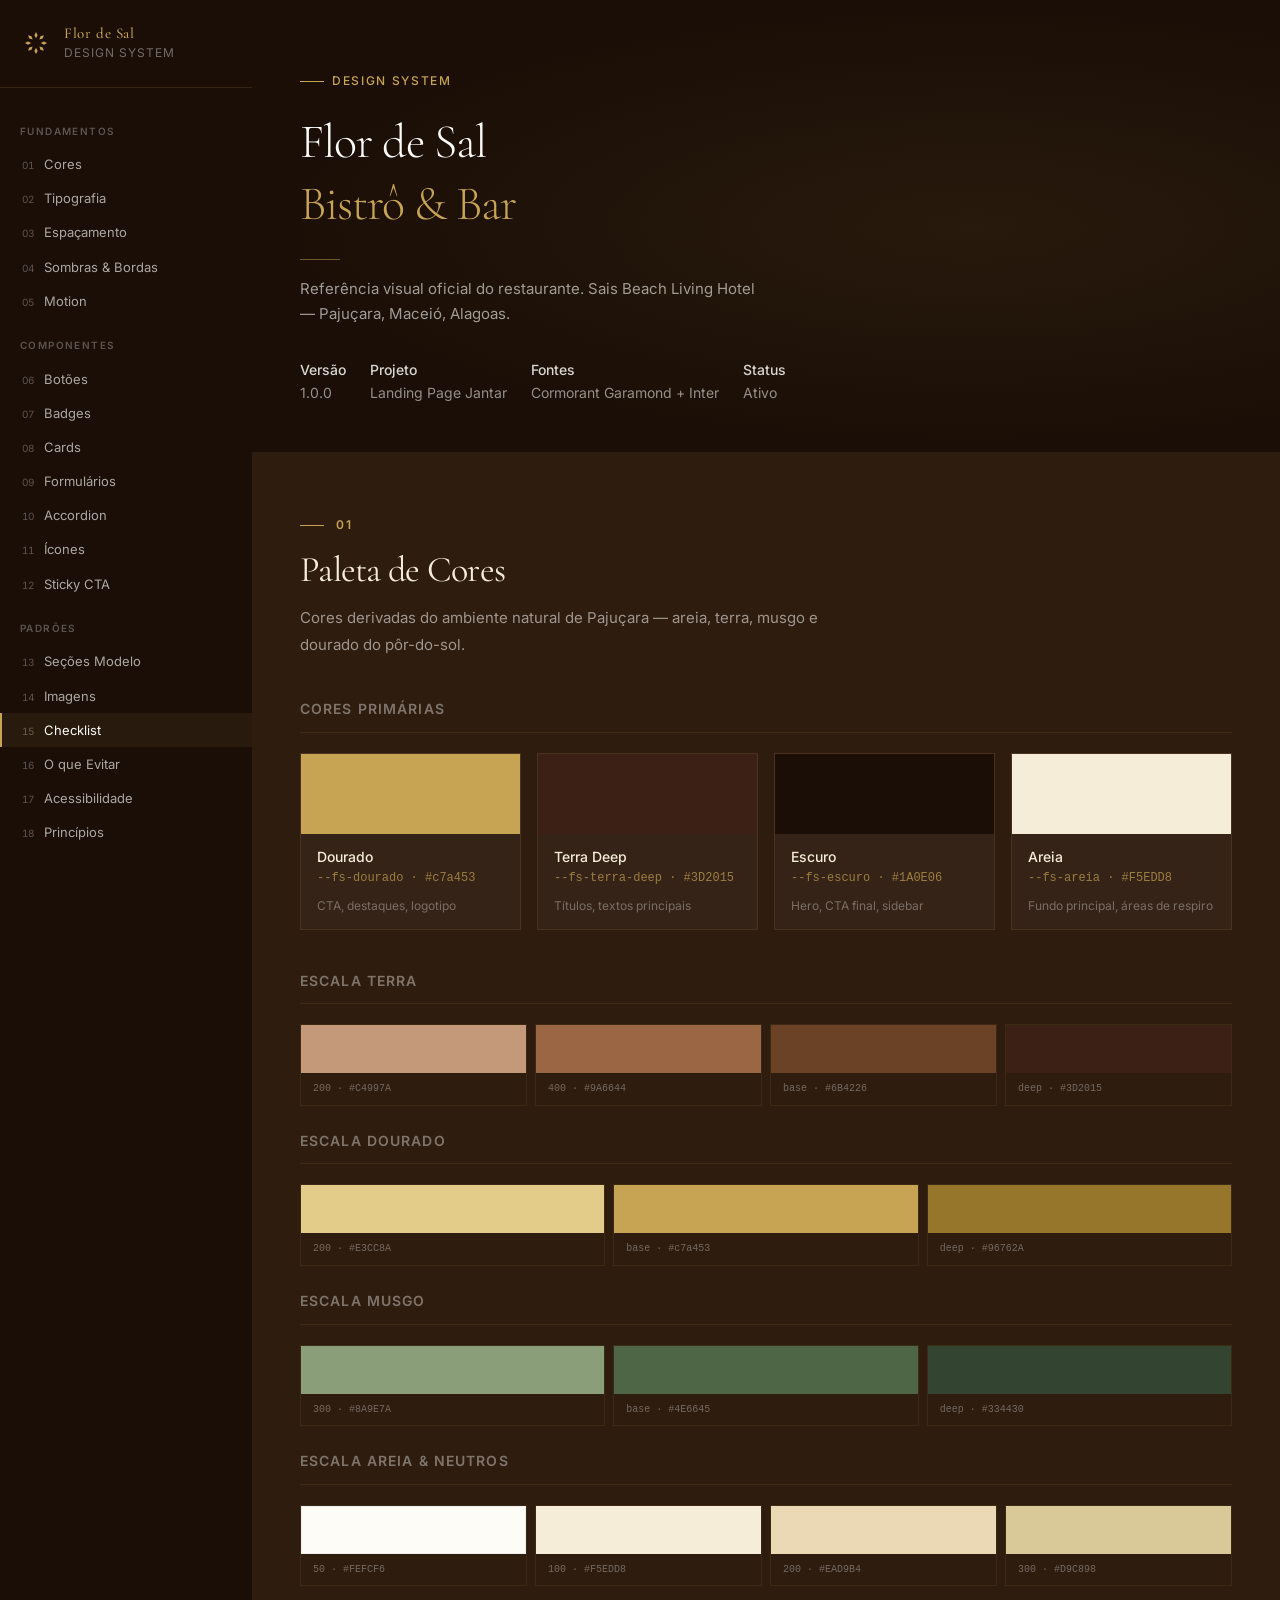
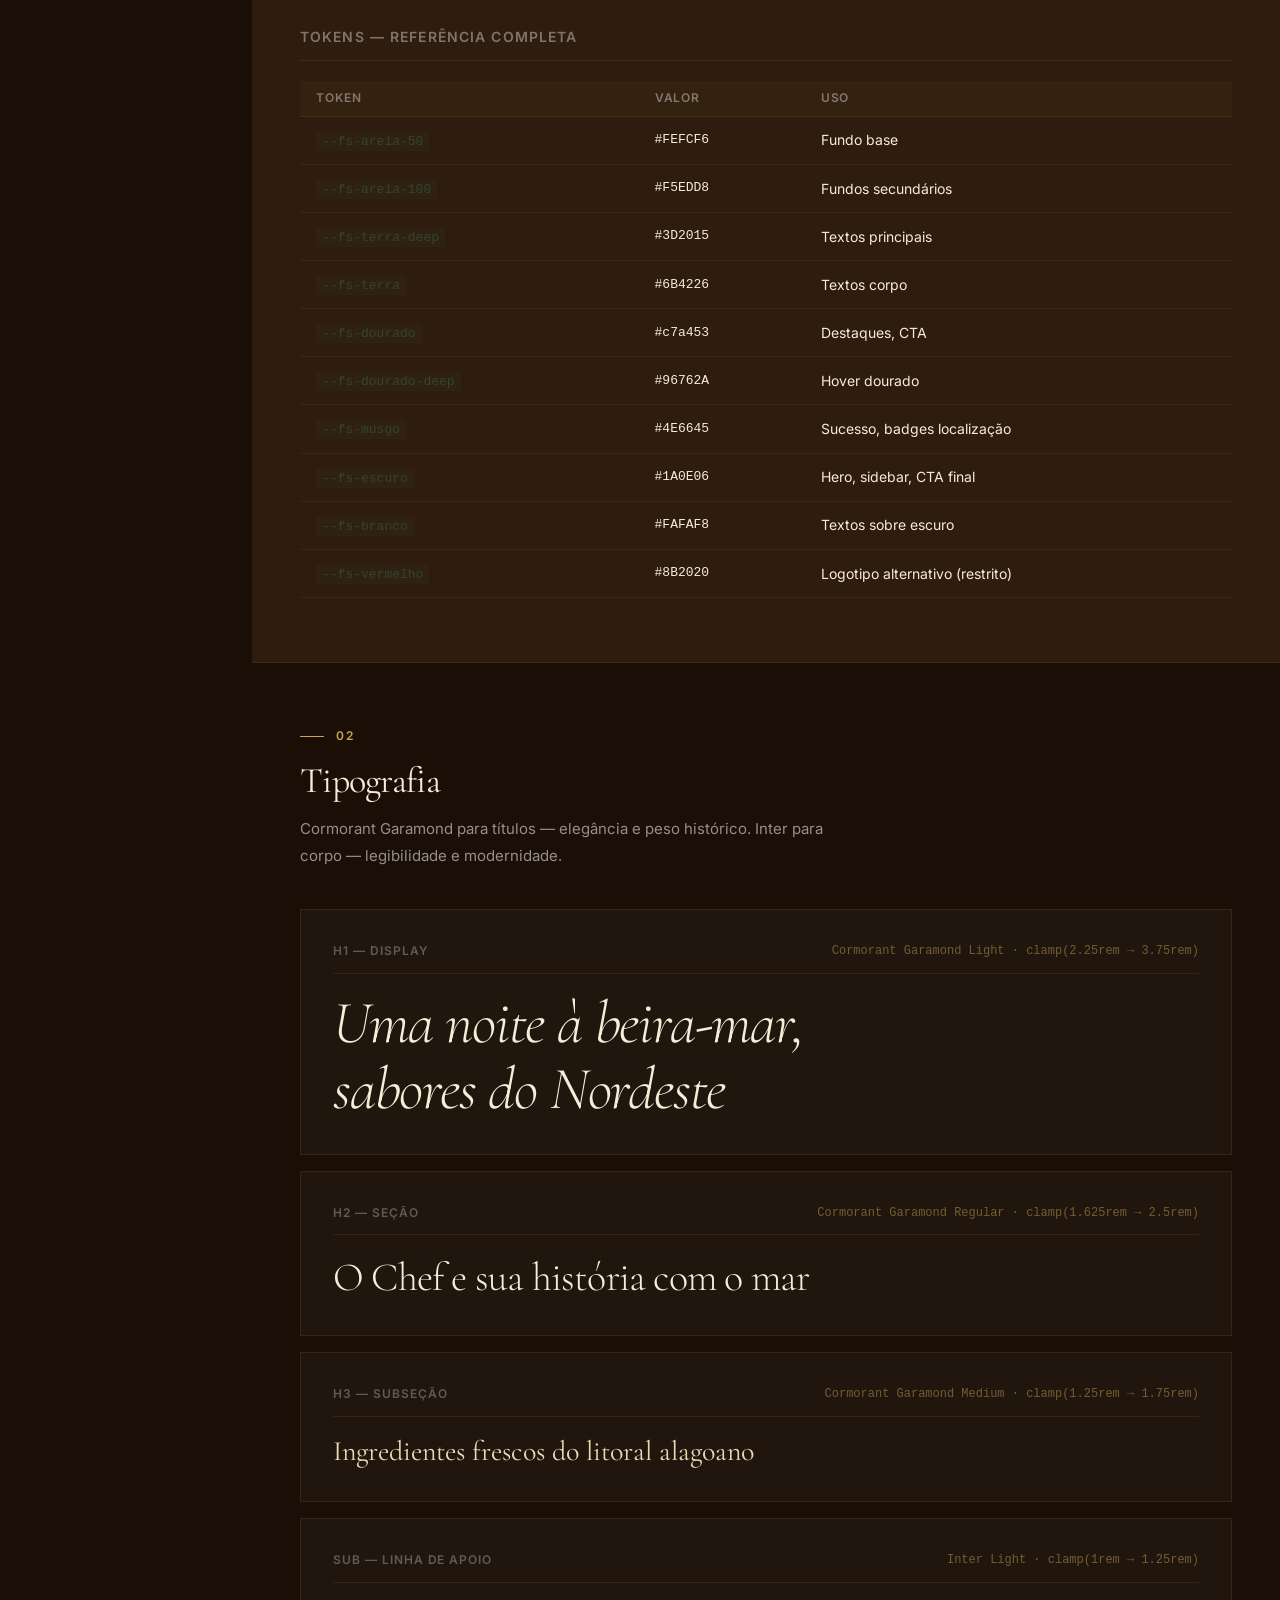
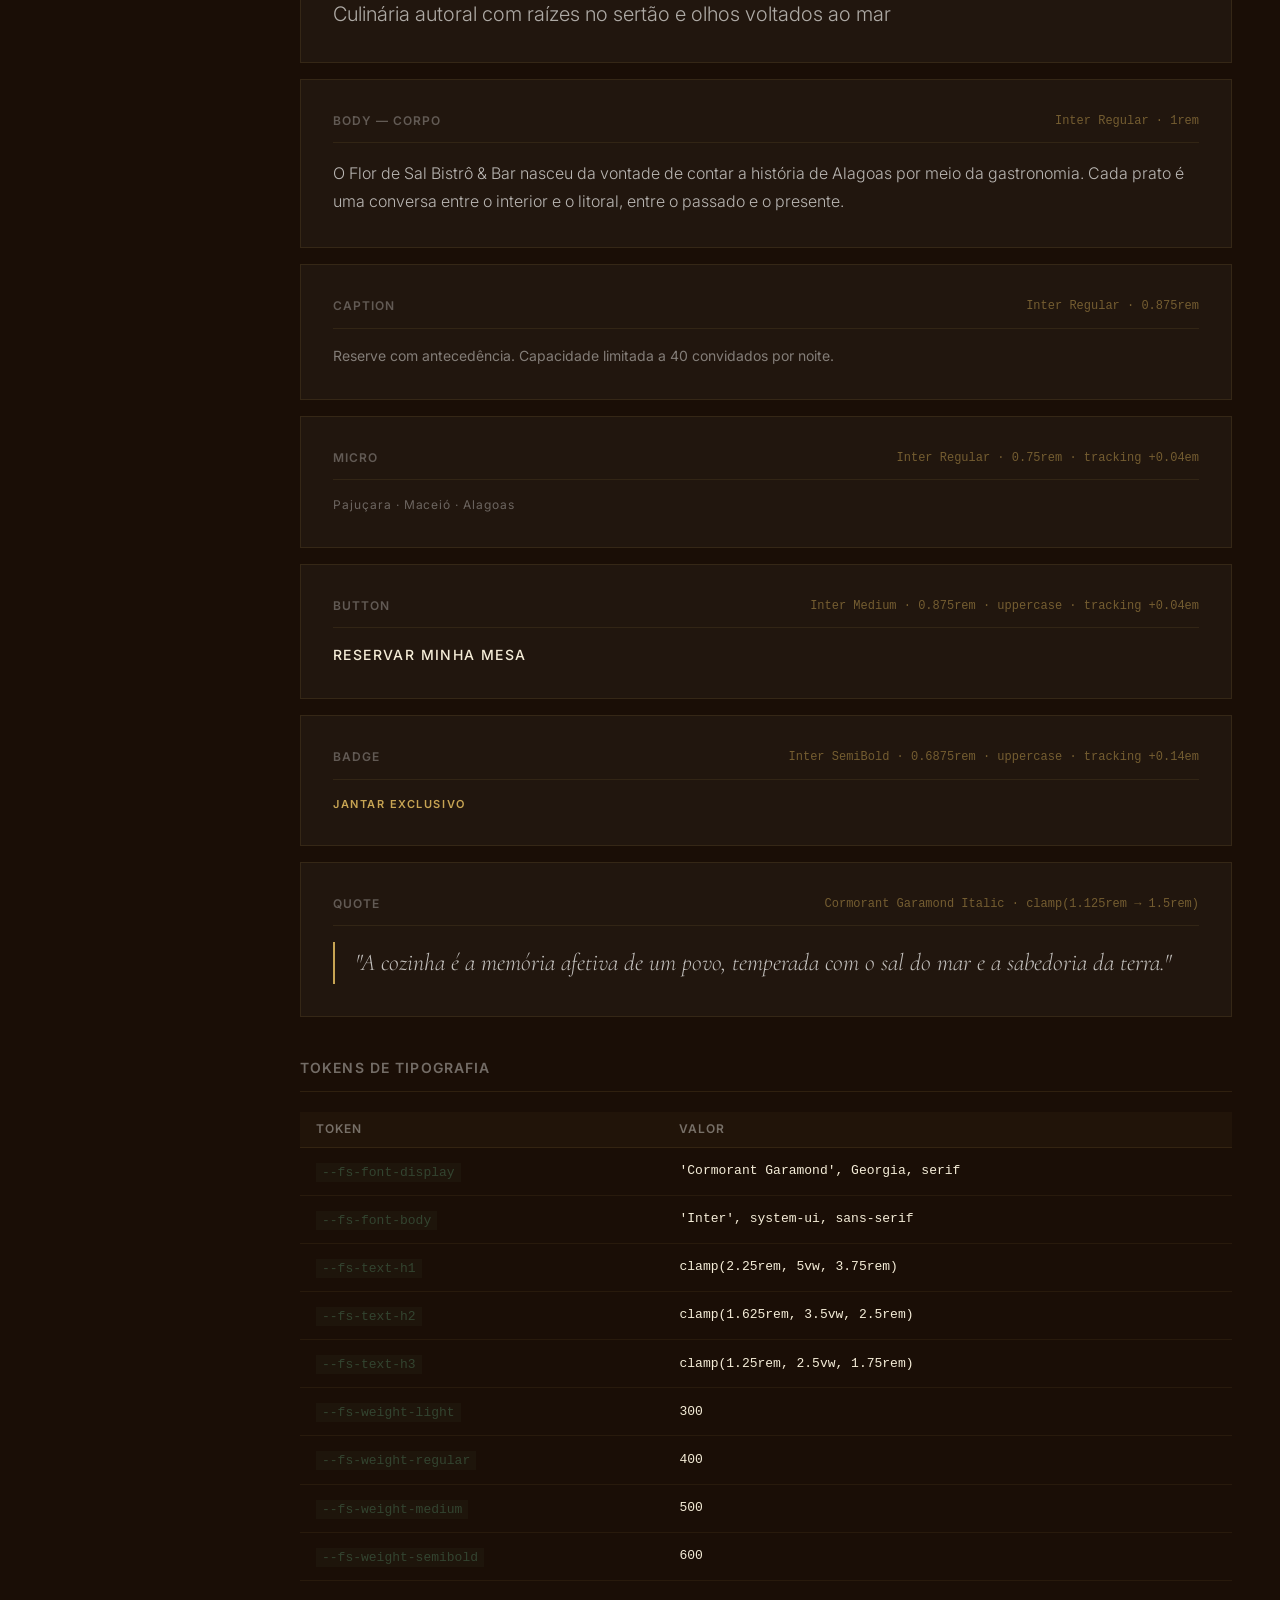
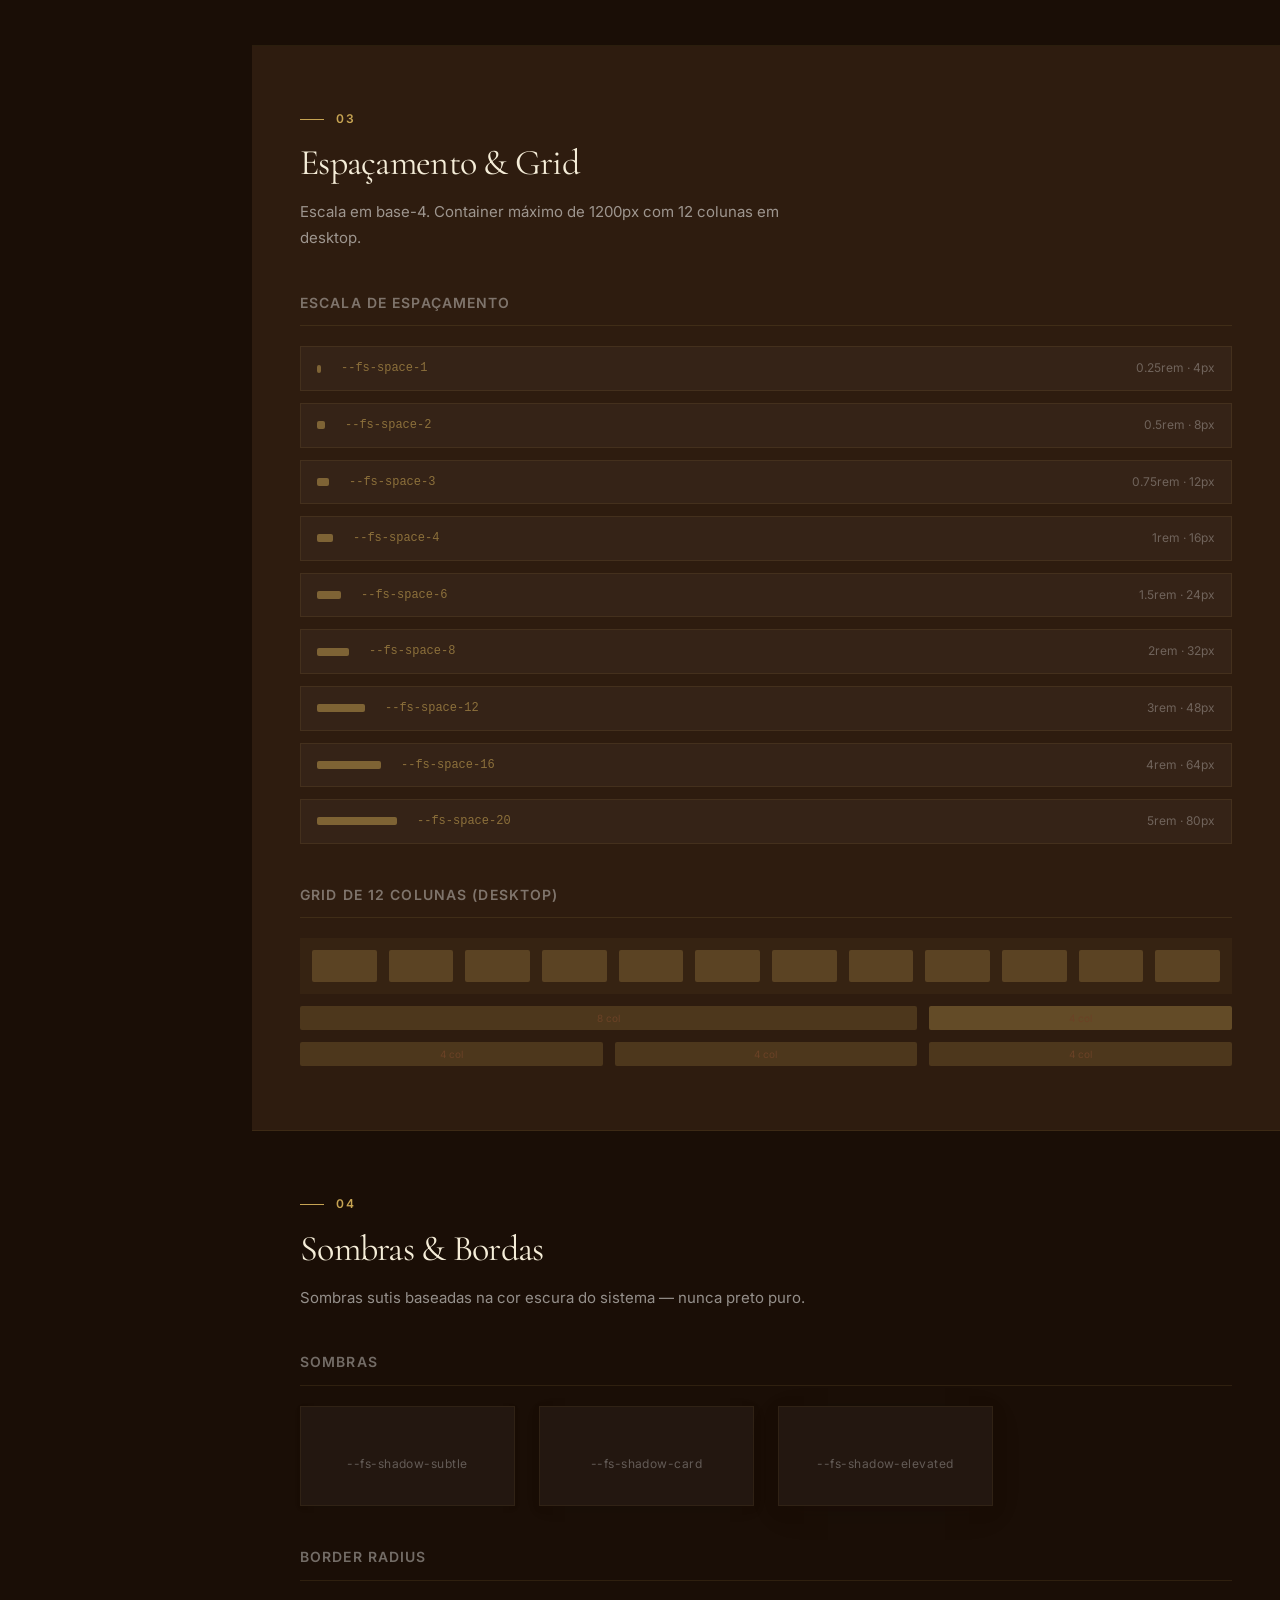
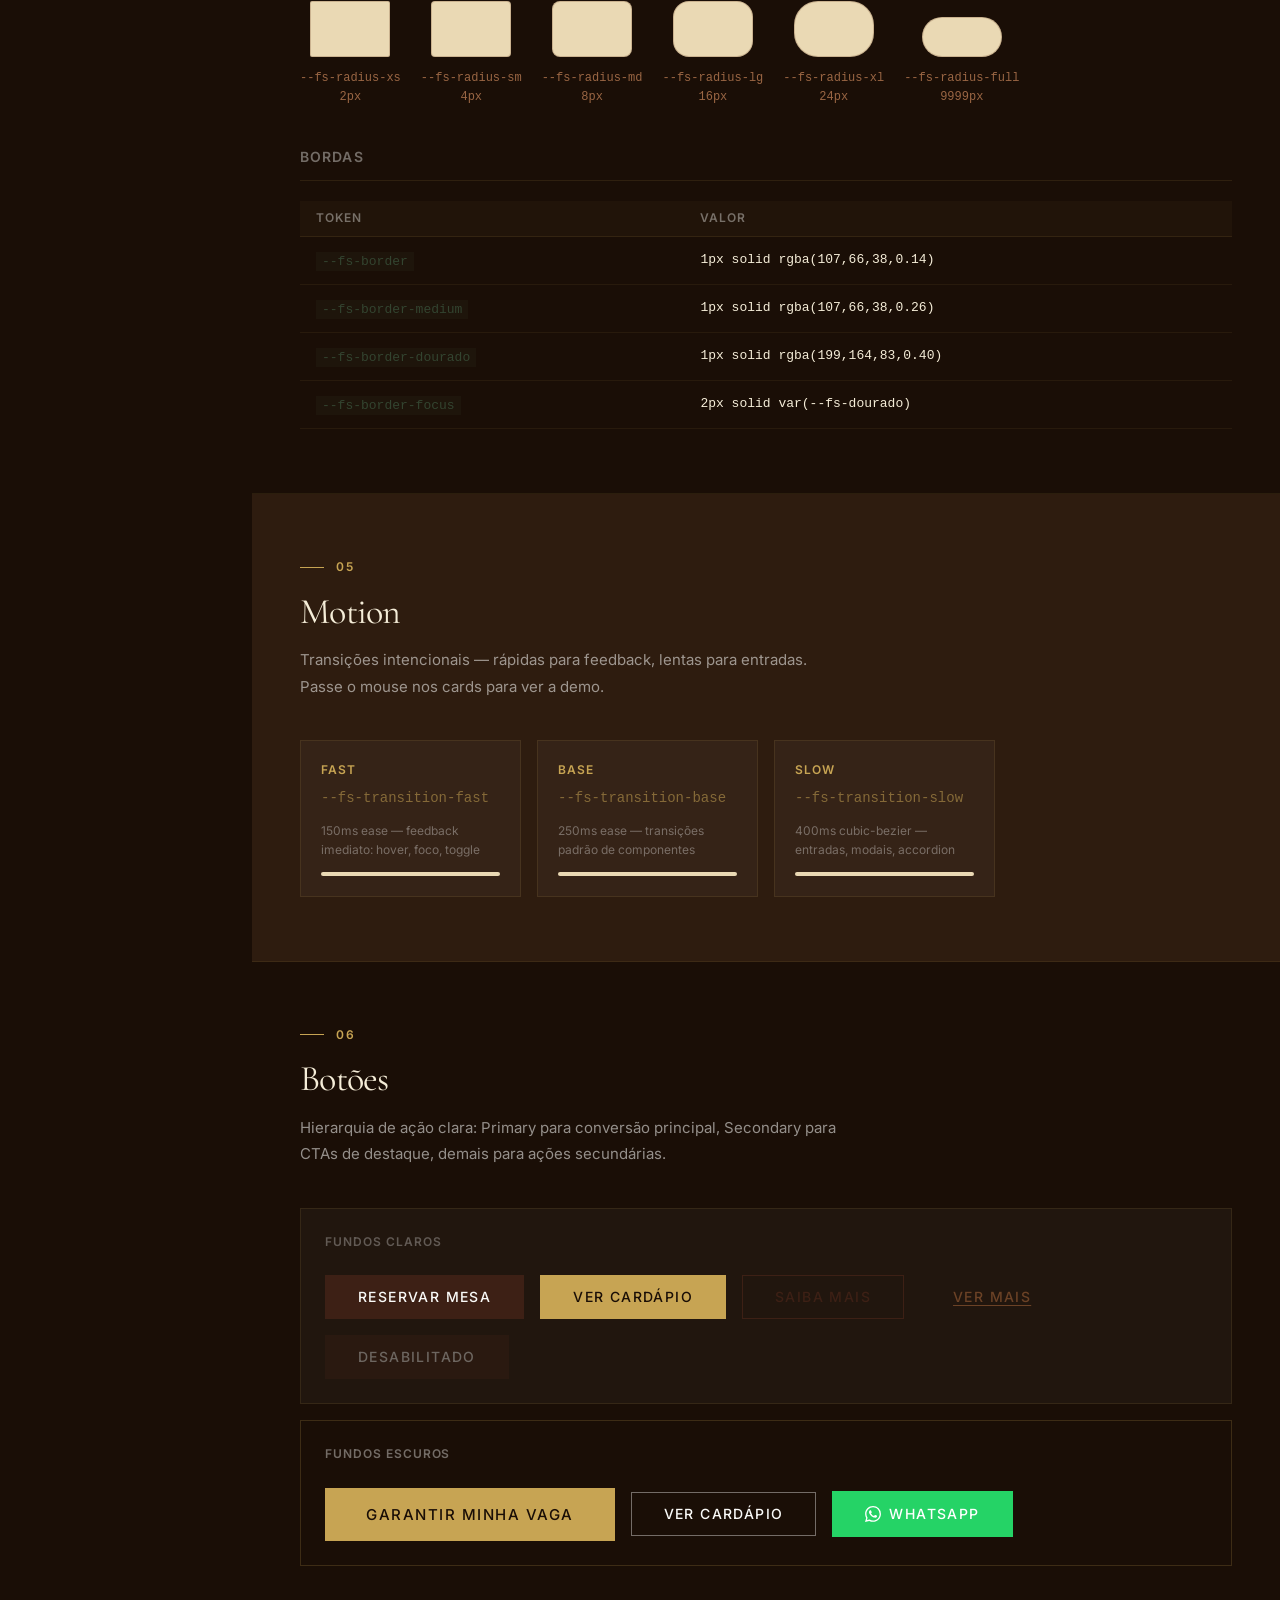
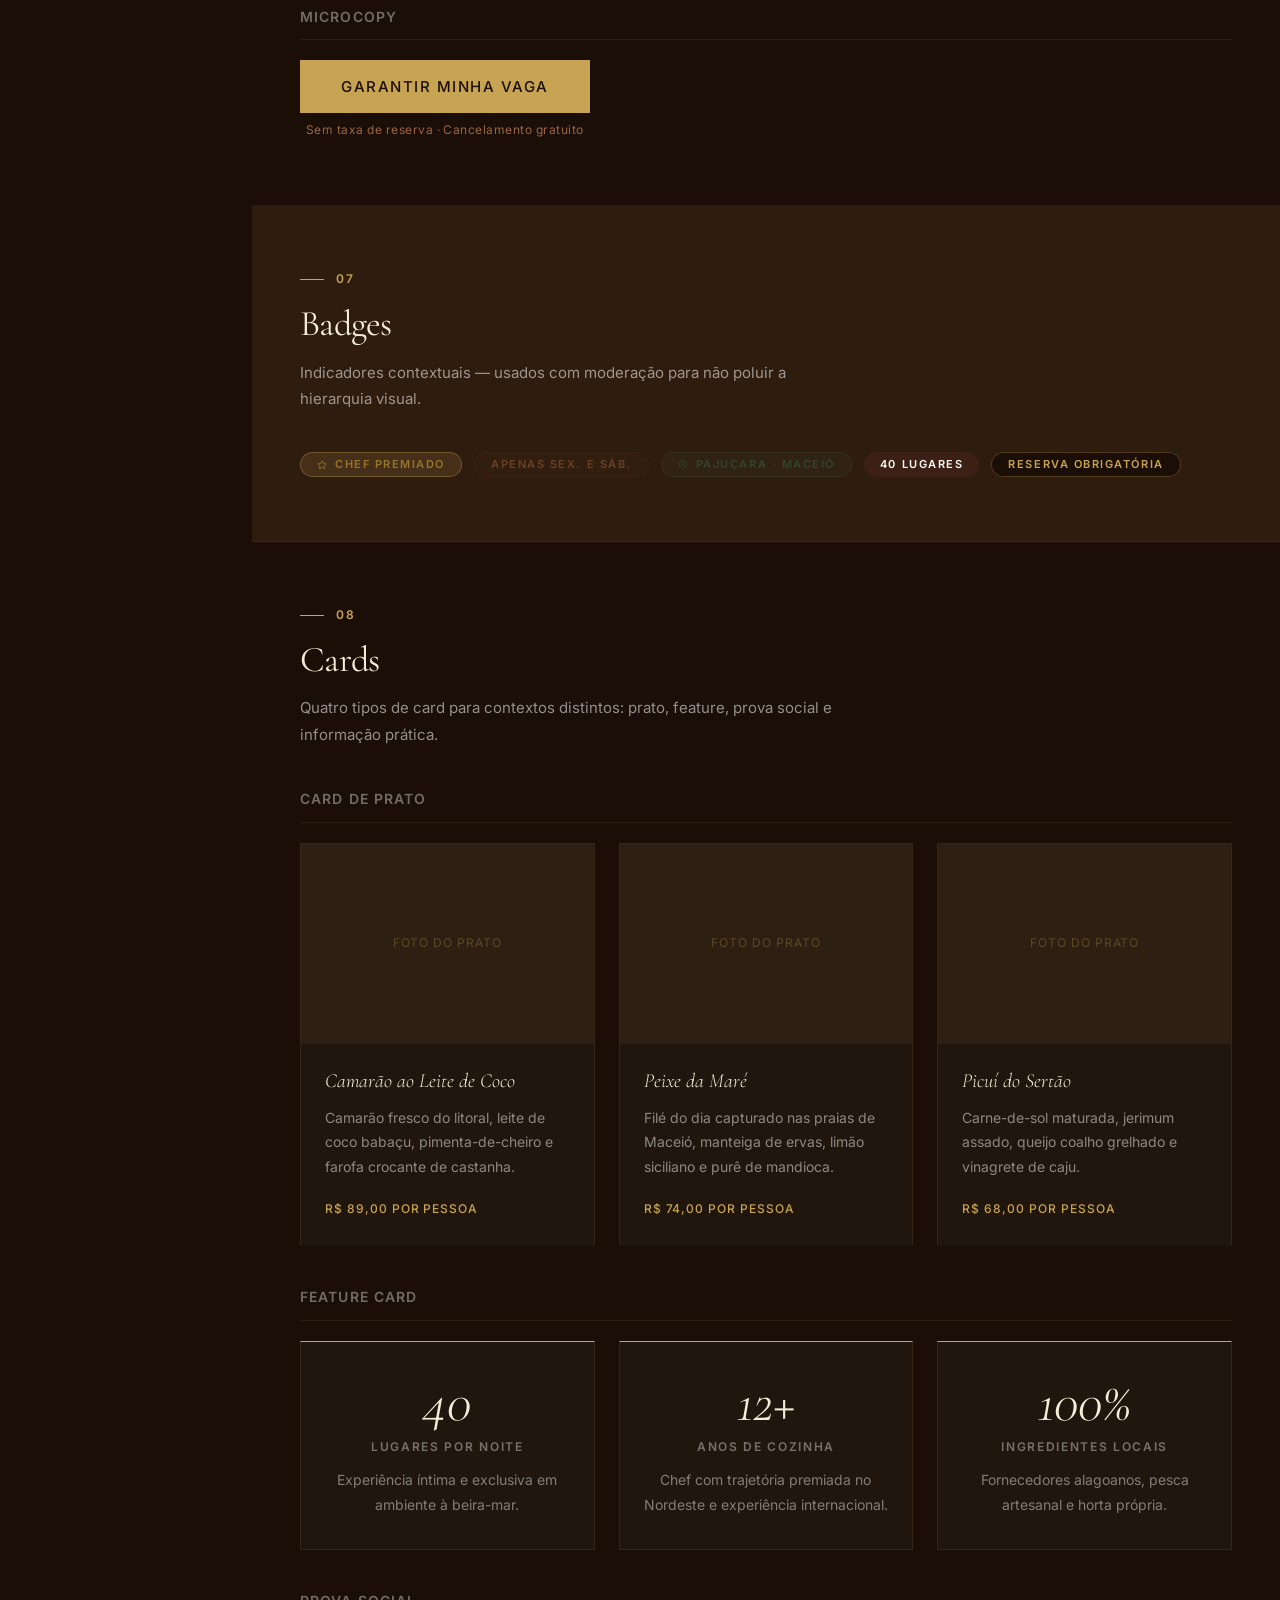
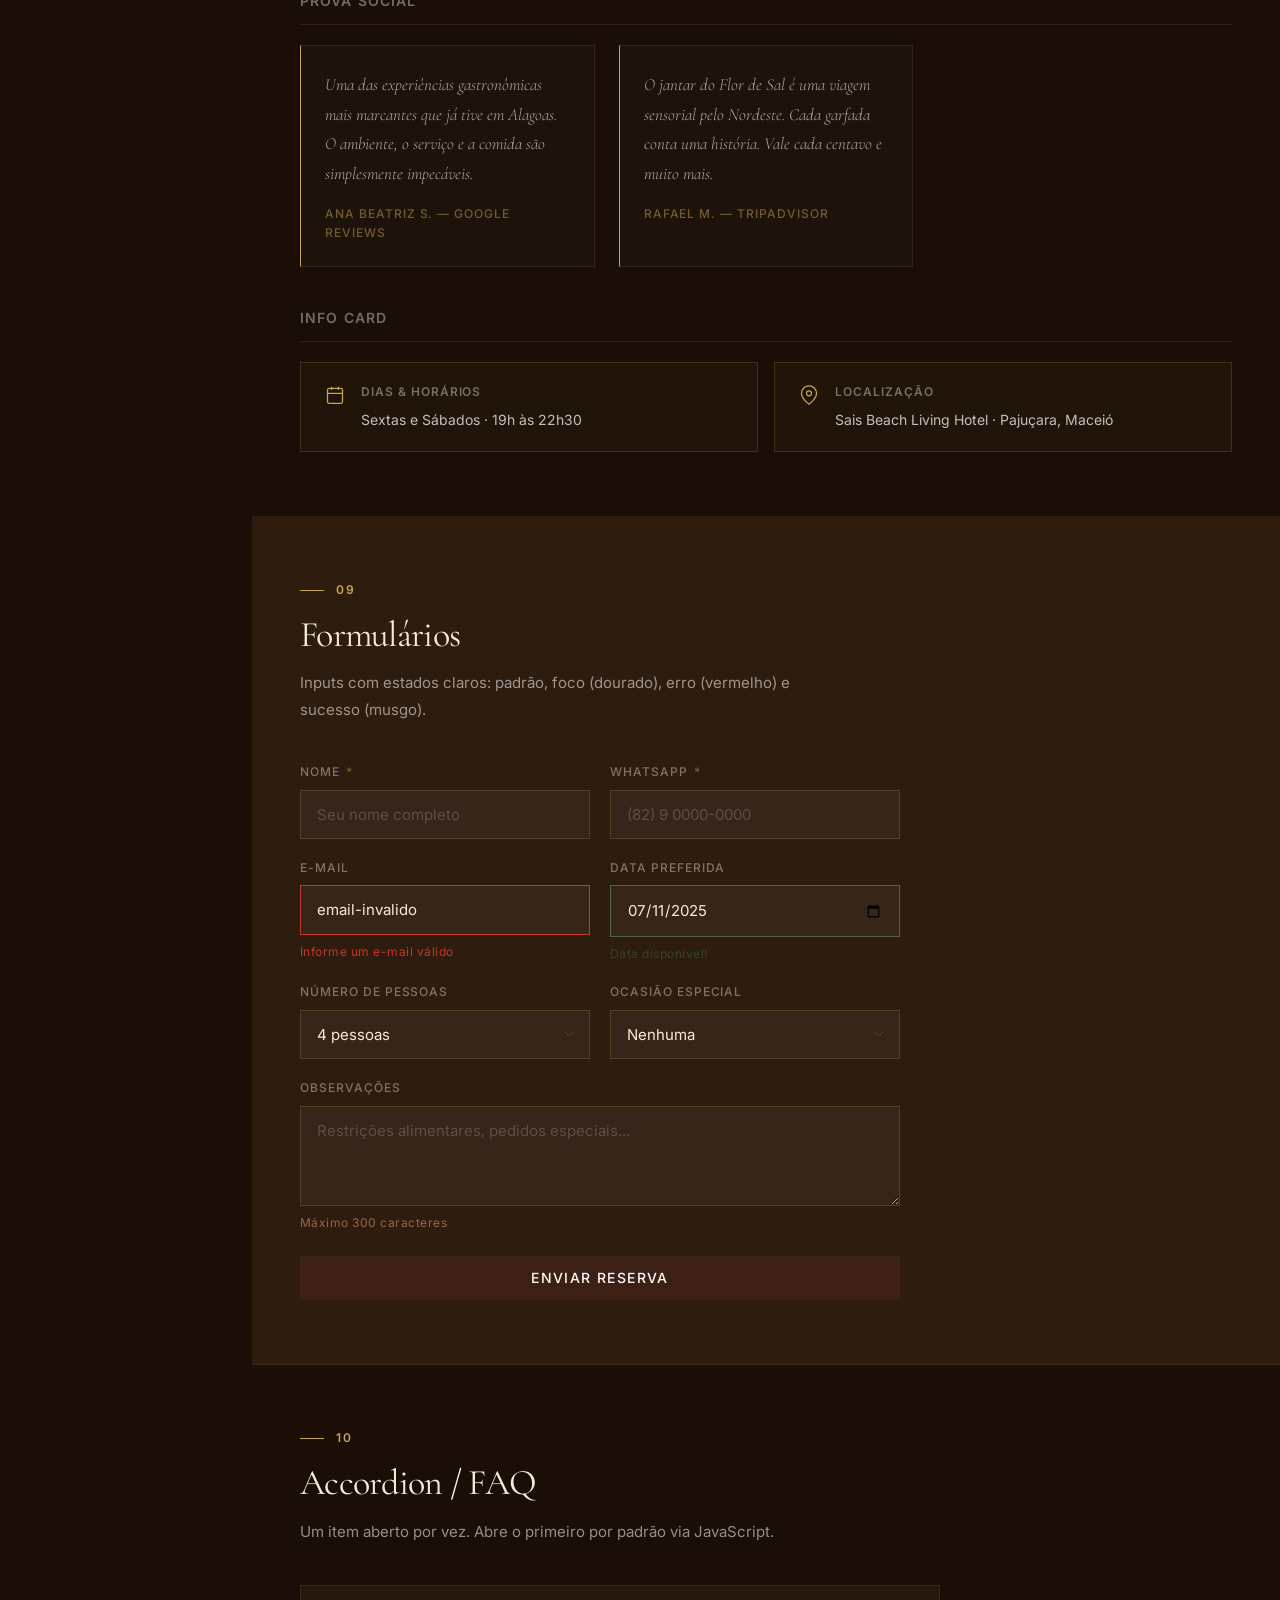
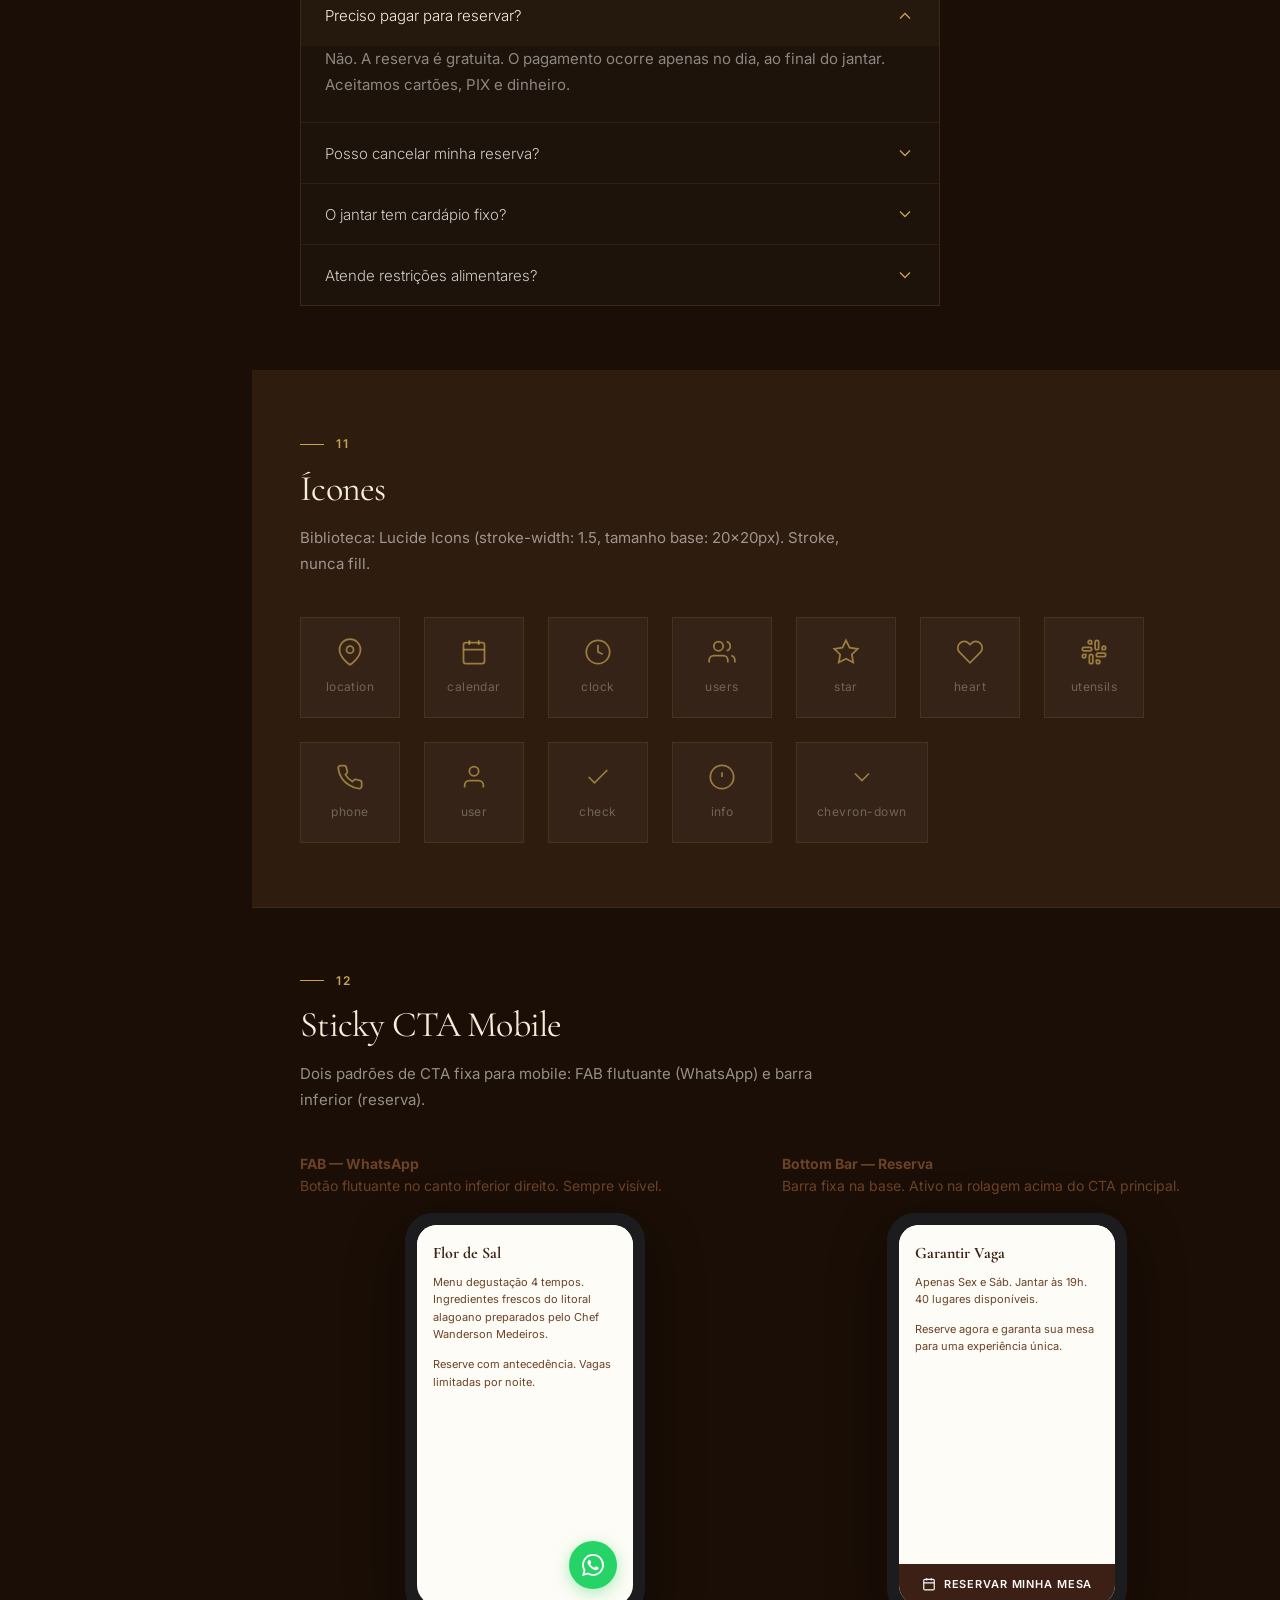
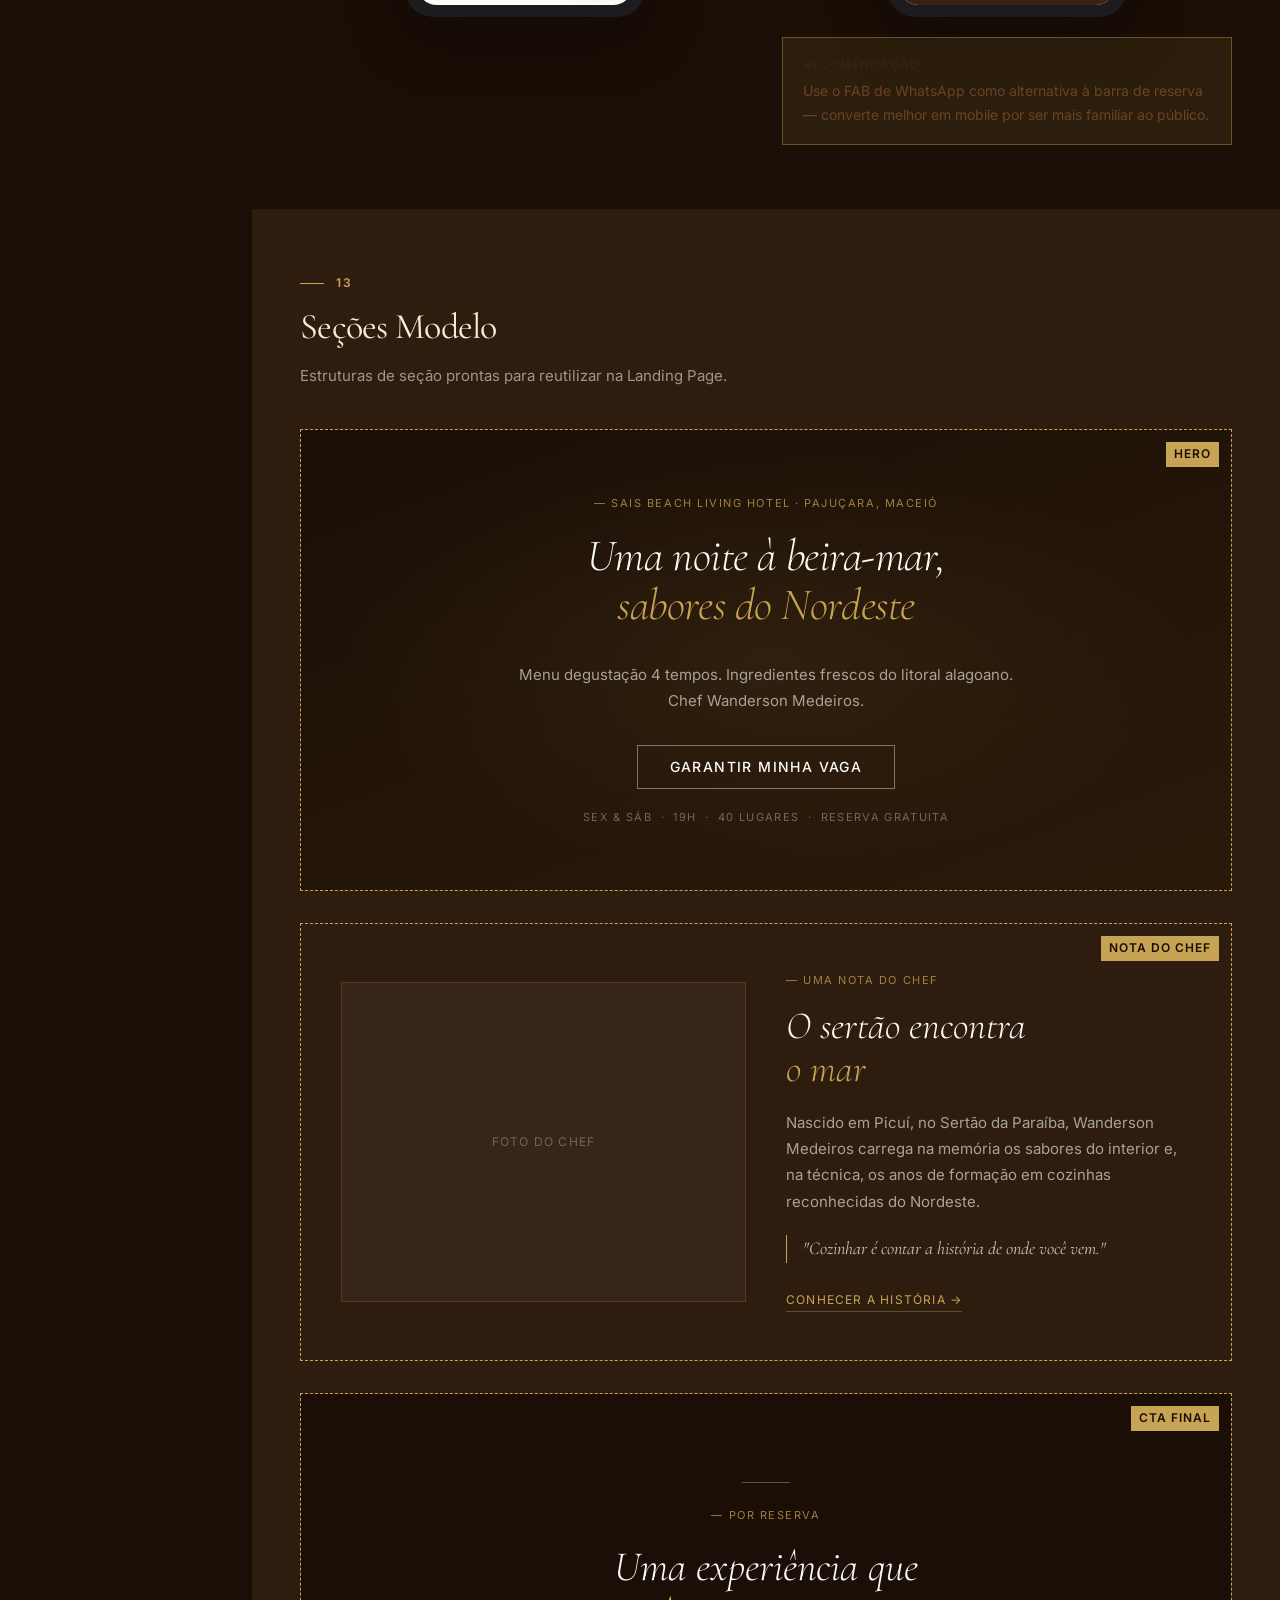
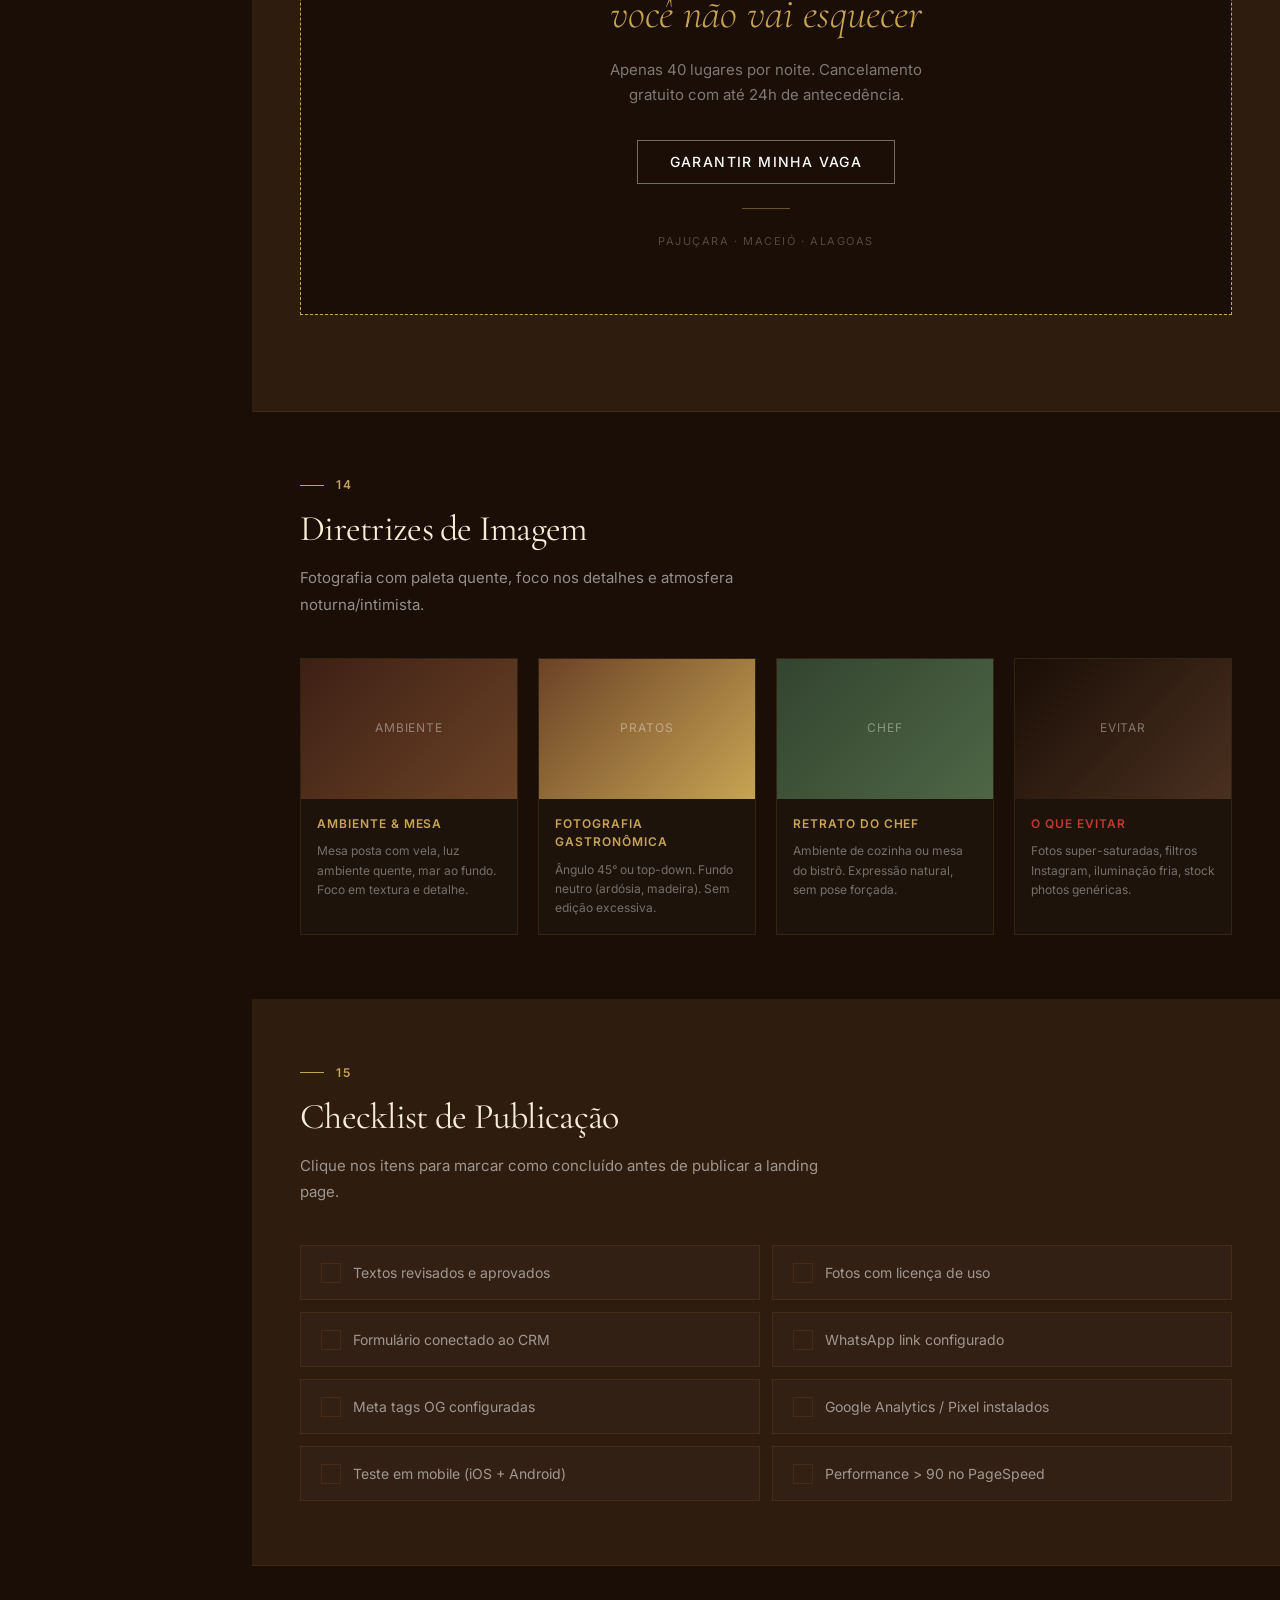
==== commit e64a794d: "Design System: dark-first Morion aesthetic + editorial section models Transforms the Design System t" ====
--- a/designsystem/index.html
+++ b/designsystem/index.html
@@ -823,27 +823,25 @@
         <span class="sg-sample__label">Hero</span>
         <div class="sg-sample--hero">
           <div class="hero-content">
-            <span class="hero-badge">Sais Beach Living Hotel · Pajuçara</span>
-            <h2>Uma noite à beira-mar,<br>sabores do Nordeste</h2>
-            <p class="hero-sub">Menu degustação 4 tempos com ingredientes frescos do litoral alagoano. Chef Wanderson Medeiros.</p>
-            <div style="display:flex;gap:var(--fs-space-4);flex-wrap:wrap">
-              <button class="fs-btn fs-btn--cta-final">Garantir Minha Vaga</button>
-              <button class="fs-btn fs-btn--outline-light">Ver Cardápio</button>
-            </div>
-            <p class="hero-info">Sex &amp; Sáb · 19h · 40 lugares · Reserva gratuita</p>
+            <p class="hero-eyebrow">— Sais Beach Living Hotel · Pajuçara, Maceió</p>
+            <h2>Uma noite à beira-mar,<br><em>sabores do Nordeste</em></h2>
+            <p class="hero-sub">Menu degustação 4 tempos. Ingredientes frescos do litoral alagoano.<br>Chef Wanderson Medeiros.</p>
+            <button class="fs-btn fs-btn--outline-light">Garantir Minha Vaga</button>
+            <p class="hero-info">Sex &amp; Sáb &nbsp;·&nbsp; 19h &nbsp;·&nbsp; 40 lugares &nbsp;·&nbsp; Reserva gratuita</p>
           </div>
         </div>
       </div>
 
       <div class="sg-sample">
-        <span class="sg-sample__label">Chef</span>
+        <span class="sg-sample__label">Nota do Chef</span>
         <div class="sg-sample--chef">
           <div class="chef-photo">Foto do Chef</div>
           <div>
-            <h2 class="chef-headline">Chef Wanderson Medeiros<br>— o sertão encontra o mar</h2>
-            <p class="chef-text">Nascido em Picuí, no Sertão da Paraíba, Wanderson carrega na memória os sabores do interior e, na técnica, os anos de formação em cozinhas reconhecidas do Nordeste.</p>
+            <p class="chef-eyebrow">— Uma nota do chef</p>
+            <h2 class="chef-headline">O sertão encontra<br><em>o mar</em></h2>
+            <p class="chef-text">Nascido em Picuí, no Sertão da Paraíba, Wanderson Medeiros carrega na memória os sabores do interior e, na técnica, os anos de formação em cozinhas reconhecidas do Nordeste.</p>
             <blockquote class="chef-quote">"Cozinhar é contar a história de onde você vem."</blockquote>
-            <button class="fs-btn fs-btn--outline" style="margin-top:var(--fs-space-2)">Conhecer a História</button>
+            <a class="chef-link" href="#">Conhecer a história →</a>
           </div>
         </div>
       </div>
@@ -851,11 +849,13 @@
       <div class="sg-sample">
         <span class="sg-sample__label">CTA Final</span>
         <div class="sg-sample--cta-final">
-          <p class="escassez">Apenas 40 lugares por noite</p>
-          <h2>Pronto para uma experiência<br>que você não vai esquecer?</h2>
-          <p class="subtexto">Reserve agora e garanta sua mesa. Cancelamento gratuito com até 24h de antecedência.</p>
-          <button class="fs-btn fs-btn--cta-final">Garantir Minha Vaga</button>
-          <span class="fs-btn-microcopy" style="color:rgba(250,250,248,.4);margin-top:var(--fs-space-3)">Sem taxa de reserva</span>
+          <div class="cta-divider"></div>
+          <p class="escassez">— Por reserva</p>
+          <h2>Uma experiência que<br><em>você não vai esquecer</em></h2>
+          <p class="subtexto">Apenas 40 lugares por noite. Cancelamento gratuito com até 24h de antecedência.</p>
+          <button class="fs-btn fs-btn--outline-light">Garantir Minha Vaga</button>
+          <div class="cta-divider"></div>
+          <p class="cta-locations">Pajuçara · Maceió · Alagoas</p>
         </div>
       </div>
     </section>
--- a/designsystem/tokens.css
+++ b/designsystem/tokens.css
@@ -125,7 +125,10 @@
 
 
   /* ── BORDER RADIUS ──────────────────────────────── */
+  /* Componentes de UI (botões, cards, inputs) usam border-radius: 0 */
+  /* Estes tokens existem para referência e para elementos circulares */
 
+  --fs-radius-none: 0;
   --fs-radius-xs:   2px;
   --fs-radius-sm:   4px;
   --fs-radius-md:   8px;
--- a/designsystem/guide.css
+++ b/designsystem/guide.css
@@ -12,8 +12,8 @@
   font-family: var(--fs-font-body);
   font-size: var(--fs-text-body);
   line-height: var(--fs-leading-normal);
-  color: var(--fs-terra-deep);
-  background: var(--fs-areia-50);
+  color: var(--fs-branco);
+  background: var(--fs-escuro);
   -webkit-font-smoothing: antialiased;
 }
 
@@ -139,7 +139,7 @@
   width: 44px;
   height: 44px;
   background: var(--fs-escuro);
-  border-radius: var(--fs-radius-sm);
+  border-radius: 0;
   align-items: center;
   justify-content: center;
   box-shadow: var(--fs-shadow-card);
@@ -193,6 +193,18 @@
   letter-spacing: var(--fs-tracking-tight);
   line-height: var(--fs-leading-snug);
   margin-bottom: var(--fs-space-4);
+  padding-bottom: var(--fs-space-6);
+  position: relative;
+}
+
+.sg-header h1::after {
+  content: '';
+  position: absolute;
+  bottom: 0;
+  left: 0;
+  width: 40px;
+  height: 1px;
+  background: rgba(199,164,83,0.5);
 }
 
 .sg-header h1 em {
@@ -224,11 +236,11 @@
 
 .sg-section {
   padding: var(--fs-space-16) var(--fs-space-12);
-  border-bottom: var(--fs-border);
+  border-bottom: 1px solid rgba(199,164,83,0.1);
 }
 
 .sg-section:nth-child(even) {
-  background: var(--fs-branco-100);
+  background: var(--fs-escuro-800);
 }
 
 .sg-section__header {
@@ -241,14 +253,25 @@
   text-transform: uppercase;
   color: var(--fs-dourado);
   font-weight: var(--fs-weight-semibold);
-  margin-bottom: var(--fs-space-2);
+  margin-bottom: var(--fs-space-3);
+  display: flex;
+  align-items: center;
+  gap: var(--fs-space-3);
+}
+
+.sg-section__num::before {
+  content: '';
   display: block;
+  width: 24px;
+  height: 1px;
+  background: var(--fs-dourado);
+  flex-shrink: 0;
 }
 
 .sg-section__title {
   font-family: var(--fs-font-display);
   font-size: clamp(1.5rem, 3vw, 2.25rem);
-  color: var(--fs-terra-deep);
+  color: var(--fs-areia);
   font-weight: var(--fs-weight-regular);
   line-height: var(--fs-leading-snug);
   letter-spacing: var(--fs-tracking-tight);
@@ -257,7 +280,7 @@
 .sg-section__desc {
   margin-top: var(--fs-space-3);
   font-size: var(--fs-text-body-sm);
-  color: var(--fs-terra);
+  color: rgba(250,250,248,0.55);
   line-height: var(--fs-leading-relaxed);
   max-width: 60ch;
 }
@@ -270,11 +293,11 @@
   font-size: var(--fs-text-caption);
   letter-spacing: var(--fs-tracking-wider);
   text-transform: uppercase;
-  color: var(--fs-terra);
+  color: rgba(250,250,248,0.4);
   font-weight: var(--fs-weight-semibold);
   margin-bottom: var(--fs-space-5);
   padding-bottom: var(--fs-space-3);
-  border-bottom: var(--fs-border);
+  border-bottom: 1px solid rgba(199,164,83,0.12);
 }
 
 
@@ -292,20 +315,20 @@
   font-size: var(--fs-text-micro);
   letter-spacing: var(--fs-tracking-wider);
   text-transform: uppercase;
-  color: var(--fs-terra);
+  color: rgba(250,250,248,0.4);
   font-weight: var(--fs-weight-semibold);
-  border-bottom: var(--fs-border-medium);
-  background: rgba(107,66,38,0.04);
+  border-bottom: 1px solid rgba(199,164,83,0.15);
+  background: rgba(199,164,83,0.04);
 }
 
 .sg-token-table td {
   padding: var(--fs-space-3) var(--fs-space-4);
-  border-bottom: var(--fs-border);
+  border-bottom: 1px solid rgba(199,164,83,0.08);
   vertical-align: middle;
-  color: var(--fs-terra-deep);
-}
-
-.sg-token-table tr:hover td { background: rgba(107,66,38,0.03); }
+  color: var(--fs-areia);
+}
+
+.sg-token-table tr:hover td { background: rgba(199,164,83,0.04); }
 
 .sg-token-name {
   font-family: 'Courier New', monospace;
@@ -313,7 +336,7 @@
   color: var(--fs-musgo-deep);
   background: rgba(78,102,69,0.08);
   padding: 2px 6px;
-  border-radius: var(--fs-radius-xs);
+  border-radius: 0;
 }
 
 .sg-token-value {
@@ -331,10 +354,10 @@
 }
 
 .sg-color-card {
-  border-radius: var(--fs-radius-md);
+  border-radius: 0;
   overflow: hidden;
-  border: var(--fs-border);
-  background: var(--fs-branco);
+  border: 1px solid rgba(199,164,83,0.12);
+  background: rgba(250,250,248,0.03);
 }
 
 .sg-color-swatch {
@@ -349,7 +372,7 @@
 .sg-color-name {
   font-weight: var(--fs-weight-medium);
   font-size: var(--fs-text-caption);
-  color: var(--fs-terra-deep);
+  color: var(--fs-areia);
   display: block;
   margin-bottom: 2px;
 }
@@ -357,14 +380,14 @@
 .sg-color-hex {
   font-family: 'Courier New', monospace;
   font-size: var(--fs-text-micro);
-  color: var(--fs-terra);
+  color: rgba(199,164,83,0.7);
   display: block;
   margin-bottom: var(--fs-space-1);
 }
 
 .sg-color-role {
   font-size: var(--fs-text-micro);
-  color: var(--fs-terra-400);
+  color: rgba(250,250,248,0.35);
   line-height: 1.4;
 }
 
@@ -377,9 +400,9 @@
 .sg-color-chip {
   flex: 1;
   min-width: 0;
-  border-radius: var(--fs-radius-sm);
+  border-radius: 0;
   overflow: hidden;
-  border: var(--fs-border);
+  border: 1px solid rgba(199,164,83,0.1);
 }
 
 .sg-color-chip__swatch {
@@ -389,7 +412,7 @@
 .sg-color-chip__label {
   padding: var(--fs-space-2) var(--fs-space-3);
   font-size: 0.625rem;
-  color: var(--fs-terra);
+  color: rgba(250,250,248,0.35);
   font-family: 'Courier New', monospace;
 }
 
@@ -398,9 +421,9 @@
 
 .sg-type-sample {
   padding: var(--fs-space-8) var(--fs-space-8);
-  background: var(--fs-branco);
-  border: var(--fs-border);
-  border-radius: var(--fs-radius-md);
+  background: rgba(250,250,248,0.03);
+  border: 1px solid rgba(199,164,83,0.12);
+  border-radius: 0;
   margin-bottom: var(--fs-space-4);
 }
 
@@ -408,11 +431,11 @@
   font-size: var(--fs-text-micro);
   letter-spacing: var(--fs-tracking-wider);
   text-transform: uppercase;
-  color: var(--fs-terra-400);
+  color: rgba(250,250,248,0.3);
   font-weight: var(--fs-weight-semibold);
   margin-bottom: var(--fs-space-4);
   padding-bottom: var(--fs-space-3);
-  border-bottom: var(--fs-border);
+  border-bottom: 1px solid rgba(199,164,83,0.1);
   display: flex;
   justify-content: space-between;
   gap: var(--fs-space-4);
@@ -423,7 +446,7 @@
   font-weight: var(--fs-weight-regular);
   text-transform: none;
   letter-spacing: 0;
-  color: var(--fs-musgo);
+  color: rgba(199,164,83,0.5);
 }
 
 .sg-type-h1 {
@@ -432,7 +455,8 @@
   line-height: var(--fs-leading-tight);
   letter-spacing: var(--fs-tracking-tight);
   font-weight: var(--fs-weight-light);
-  color: var(--fs-terra-deep);
+  color: var(--fs-areia);
+  font-style: italic;
 }
 
 .sg-type-h2 {
@@ -440,16 +464,16 @@
   font-size: var(--fs-text-h2);
   line-height: var(--fs-leading-snug);
   letter-spacing: var(--fs-tracking-tight);
-  font-weight: var(--fs-weight-regular);
-  color: var(--fs-terra-deep);
+  font-weight: var(--fs-weight-light);
+  color: var(--fs-areia);
 }
 
 .sg-type-h3 {
   font-family: var(--fs-font-display);
   font-size: var(--fs-text-h3);
   line-height: var(--fs-leading-snug);
-  font-weight: var(--fs-weight-medium);
-  color: var(--fs-terra-deep);
+  font-weight: var(--fs-weight-regular);
+  color: var(--fs-areia-200);
 }
 
 .sg-type-sub {
@@ -457,7 +481,7 @@
   font-size: var(--fs-text-sub);
   line-height: var(--fs-leading-normal);
   font-weight: var(--fs-weight-light);
-  color: var(--fs-terra);
+  color: rgba(250,250,248,0.65);
   letter-spacing: var(--fs-tracking-normal);
 }
 
@@ -465,31 +489,32 @@
   font-family: var(--fs-font-body);
   font-size: var(--fs-text-body);
   line-height: var(--fs-leading-relaxed);
-  font-weight: var(--fs-weight-regular);
-  color: var(--fs-terra);
+  font-weight: var(--fs-weight-light);
+  color: rgba(250,250,248,0.7);
 }
 
 .sg-type-caption {
   font-family: var(--fs-font-body);
   font-size: var(--fs-text-caption);
   line-height: var(--fs-leading-normal);
-  color: var(--fs-terra-400);
+  color: rgba(250,250,248,0.45);
 }
 
 .sg-type-micro {
   font-family: var(--fs-font-body);
   font-size: var(--fs-text-micro);
   line-height: var(--fs-leading-normal);
-  letter-spacing: var(--fs-tracking-wide);
-  color: var(--fs-terra-400);
+  letter-spacing: var(--fs-tracking-wider);
+  color: rgba(250,250,248,0.35);
 }
 
 .sg-type-button {
   font-family: var(--fs-font-body);
   font-size: var(--fs-text-button);
-  letter-spacing: var(--fs-tracking-wide);
+  letter-spacing: 0.1em;
   font-weight: var(--fs-weight-medium);
   text-transform: uppercase;
+  color: var(--fs-areia);
 }
 
 .sg-type-badge {
@@ -498,6 +523,7 @@
   letter-spacing: var(--fs-tracking-widest);
   text-transform: uppercase;
   font-weight: var(--fs-weight-semibold);
+  color: var(--fs-dourado);
 }
 
 .sg-type-quote {
@@ -505,10 +531,10 @@
   font-size: clamp(1.125rem, 2.5vw, 1.5rem);
   line-height: var(--fs-leading-relaxed);
   font-style: italic;
-  color: var(--fs-terra);
+  color: rgba(250,250,248,0.75);
   border-left: 2px solid var(--fs-dourado);
   padding-left: var(--fs-space-5);
-  font-weight: var(--fs-weight-regular);
+  font-weight: var(--fs-weight-light);
 }
 
 
@@ -527,21 +553,22 @@
   gap: var(--fs-space-4);
   align-items: center;
   padding: var(--fs-space-6) var(--fs-space-6);
-  background: var(--fs-branco);
-  border: var(--fs-border);
-  border-radius: var(--fs-radius-md);
+  background: rgba(250,250,248,0.03);
+  border: 1px solid rgba(199,164,83,0.12);
+  border-radius: 0;
   margin-bottom: var(--fs-space-4);
 }
 
 .sg-btn-row.dark-bg {
   background: var(--fs-escuro);
+  border-color: rgba(199,164,83,0.2);
 }
 
 .sg-btn-row__label {
   font-size: var(--fs-text-micro);
   letter-spacing: var(--fs-tracking-wider);
   text-transform: uppercase;
-  color: var(--fs-terra-400);
+  color: rgba(250,250,248,0.3);
   font-weight: var(--fs-weight-semibold);
   width: 100%;
   margin-bottom: var(--fs-space-2);
@@ -559,9 +586,9 @@
   font-family: var(--fs-font-body);
   font-size: var(--fs-text-button);
   font-weight: var(--fs-weight-medium);
-  letter-spacing: var(--fs-tracking-wide);
-  text-transform: uppercase;
-  border-radius: var(--fs-radius-sm);
+  letter-spacing: 0.1em;
+  text-transform: uppercase;
+  border-radius: 0;
   transition: all var(--fs-transition-base);
   cursor: pointer;
   border: 1px solid transparent;
@@ -738,20 +765,21 @@
 }
 
 .fs-dish-card {
-  background: var(--fs-branco);
-  border: var(--fs-border);
-  border-radius: var(--fs-radius-md);
+  background: rgba(250,250,248,0.03);
+  border: 1px solid rgba(199,164,83,0.12);
+  border-bottom: 2px solid transparent;
+  border-radius: 0;
   overflow: hidden;
-  transition: box-shadow var(--fs-transition-base), transform var(--fs-transition-base);
+  transition: border-color var(--fs-transition-base);
 }
 .fs-dish-card:hover {
-  box-shadow: var(--fs-shadow-card);
-  transform: translateY(-2px);
+  border-color: rgba(199,164,83,0.2);
+  border-bottom-color: var(--fs-dourado);
 }
 
 .fs-dish-card__img {
-  height: 180px;
-  background: var(--fs-areia-200);
+  height: 200px;
+  background: rgba(199,164,83,0.07);
   position: relative;
   overflow: hidden;
 }
@@ -765,43 +793,46 @@
   font-size: var(--fs-text-micro);
   letter-spacing: var(--fs-tracking-wider);
   text-transform: uppercase;
-  color: var(--fs-terra-400);
+  color: rgba(199,164,83,0.3);
 }
 
 .fs-dish-card__body {
-  padding: var(--fs-space-5);
+  padding: var(--fs-space-6);
 }
 
 .fs-dish-card__name {
   font-family: var(--fs-font-display);
-  font-size: 1.125rem;
-  color: var(--fs-terra-deep);
-  font-weight: var(--fs-weight-regular);
+  font-size: 1.25rem;
+  color: var(--fs-areia);
+  font-weight: var(--fs-weight-light);
+  font-style: italic;
   line-height: var(--fs-leading-snug);
-  margin-bottom: var(--fs-space-2);
+  margin-bottom: var(--fs-space-3);
 }
 
 .fs-dish-card__desc {
   font-size: var(--fs-text-caption);
-  color: var(--fs-terra);
+  color: rgba(250,250,248,0.5);
   line-height: var(--fs-leading-relaxed);
   margin-bottom: var(--fs-space-4);
 }
 
 .fs-dish-card__price {
-  font-size: var(--fs-text-caption);
-  color: var(--fs-dourado-deep);
+  font-size: var(--fs-text-micro);
+  letter-spacing: var(--fs-tracking-wider);
+  text-transform: uppercase;
+  color: var(--fs-dourado);
   font-weight: var(--fs-weight-medium);
 }
 
 /* Feature Card */
 .fs-feature-card {
-  background: var(--fs-areia-100);
-  border: var(--fs-border);
-  border-radius: var(--fs-radius-md);
+  background: rgba(250,250,248,0.03);
+  border: 1px solid rgba(199,164,83,0.12);
+  border-radius: 0;
   padding: var(--fs-space-8) var(--fs-space-6);
   text-align: center;
-  border-top: 2px solid var(--fs-dourado);
+  border-top: 1px solid var(--fs-dourado);
 }
 
 .fs-feature-card__icon {
@@ -813,55 +844,51 @@
 
 .fs-feature-card__num {
   font-family: var(--fs-font-display);
-  font-size: 3rem;
-  color: var(--fs-terra-deep);
+  font-size: 3.5rem;
+  color: var(--fs-areia);
   line-height: 1;
   font-weight: var(--fs-weight-light);
   margin-bottom: var(--fs-space-2);
+  font-style: italic;
 }
 
 .fs-feature-card__title {
-  font-size: var(--fs-text-caption);
-  letter-spacing: var(--fs-tracking-wider);
+  font-size: var(--fs-text-micro);
+  letter-spacing: var(--fs-tracking-widest);
   text-transform: uppercase;
   font-weight: var(--fs-weight-semibold);
-  color: var(--fs-terra);
+  color: rgba(250,250,248,0.4);
   margin-bottom: var(--fs-space-3);
 }
 
 .fs-feature-card__desc {
   font-size: var(--fs-text-caption);
-  color: var(--fs-terra-400);
+  color: rgba(250,250,248,0.45);
   line-height: var(--fs-leading-relaxed);
 }
 
 /* Proof Card */
 .fs-proof-card {
-  background: var(--fs-branco);
-  border: var(--fs-border);
-  border-radius: var(--fs-radius-md);
+  background: rgba(250,250,248,0.02);
+  border: 1px solid rgba(199,164,83,0.12);
+  border-left: 1px solid var(--fs-dourado);
+  border-radius: 0;
   padding: var(--fs-space-6);
   position: relative;
 }
 
 .fs-proof-card::before {
-  content: '\201C';
+  content: none;
+}
+
+.fs-proof-card__text {
   font-family: var(--fs-font-display);
-  font-size: 4rem;
-  color: var(--fs-dourado);
-  line-height: 0.5;
-  position: absolute;
-  top: var(--fs-space-5);
-  left: var(--fs-space-5);
-  opacity: 0.4;
-}
-
-.fs-proof-card__text {
-  font-size: var(--fs-text-body-sm);
-  color: var(--fs-terra);
+  font-size: 1.0625rem;
+  color: rgba(250,250,248,0.65);
   line-height: var(--fs-leading-relaxed);
-  margin-top: var(--fs-space-5);
+  margin-top: 0;
   font-style: italic;
+  font-weight: var(--fs-weight-light);
 }
 
 .fs-proof-card__author {
@@ -869,15 +896,15 @@
   font-size: var(--fs-text-micro);
   letter-spacing: var(--fs-tracking-wider);
   text-transform: uppercase;
-  color: var(--fs-terra-400);
-  font-weight: var(--fs-weight-semibold);
+  color: rgba(199,164,83,0.5);
+  font-weight: var(--fs-weight-medium);
 }
 
 /* Info Card */
 .fs-info-card {
-  background: var(--fs-areia-50);
-  border: var(--fs-border-dourado);
-  border-radius: var(--fs-radius-md);
+  background: rgba(199,164,83,0.04);
+  border: 1px solid rgba(199,164,83,0.2);
+  border-radius: 0;
   padding: var(--fs-space-5) var(--fs-space-6);
   display: flex;
   align-items: flex-start;
@@ -887,21 +914,23 @@
 .fs-info-card__icon {
   width: 20px;
   height: 20px;
-  color: var(--fs-dourado-deep);
+  color: var(--fs-dourado);
   flex-shrink: 0;
   margin-top: 2px;
 }
 
 .fs-info-card__title {
-  font-size: var(--fs-text-caption);
+  font-size: var(--fs-text-micro);
+  letter-spacing: var(--fs-tracking-wider);
+  text-transform: uppercase;
   font-weight: var(--fs-weight-semibold);
-  color: var(--fs-terra-deep);
-  margin-bottom: var(--fs-space-1);
+  color: rgba(250,250,248,0.4);
+  margin-bottom: var(--fs-space-2);
 }
 
 .fs-info-card__value {
   font-size: var(--fs-text-caption);
-  color: var(--fs-terra);
+  color: rgba(250,250,248,0.75);
 }
 
 
@@ -909,7 +938,7 @@
 
 .sg-sample {
   border: 1px dashed var(--fs-dourado);
-  border-radius: var(--fs-radius-md);
+  border-radius: 0;
   overflow: hidden;
   margin-bottom: var(--fs-space-8);
   position: relative;
@@ -925,71 +954,79 @@
   background: var(--fs-dourado);
   color: var(--fs-escuro);
   padding: 3px 8px;
-  border-radius: var(--fs-radius-xs);
+  border-radius: 0;
   font-weight: var(--fs-weight-semibold);
   z-index: 2;
 }
 
 /* Hero sample */
 .sg-sample--hero {
-  min-height: 420px;
-  background: linear-gradient(135deg, var(--fs-escuro) 0%, #2a1a0a 100%);
-  display: flex;
-  align-items: flex-end;
-  padding: var(--fs-space-12) var(--fs-space-10);
+  min-height: 460px;
+  background: linear-gradient(160deg, var(--fs-escuro) 0%, #2a1a0a 100%);
+  display: flex;
+  align-items: center;
+  justify-content: center;
+  padding: var(--fs-space-16) var(--fs-space-10);
   position: relative;
+  text-align: center;
 }
 
 .sg-sample--hero::before {
   content: '';
   position: absolute;
   inset: 0;
-  background: radial-gradient(ellipse at 30% 60%, rgba(199,164,83,0.1) 0%, transparent 60%);
+  background: radial-gradient(ellipse at 50% 50%, rgba(199,164,83,0.08) 0%, transparent 65%);
 }
 
 .sg-sample--hero .hero-content {
   position: relative;
-  max-width: 580px;
-}
-
-.sg-sample--hero .hero-badge {
-  display: inline-block;
+  max-width: 540px;
+}
+
+.sg-sample--hero .hero-eyebrow {
+  font-size: 0.6875rem;
+  letter-spacing: 0.14em;
+  text-transform: uppercase;
+  color: rgba(199,164,83,0.75);
+  font-family: var(--fs-font-body);
+  font-weight: 400;
+  margin: 0 0 var(--fs-space-5);
+}
+
+.sg-sample--hero h2 {
+  font-family: var(--fs-font-display);
+  font-size: clamp(1.875rem, 3.5vw, 2.875rem);
+  color: var(--fs-branco);
+  font-weight: 300;
+  font-style: italic;
+  line-height: 1.1;
+  letter-spacing: -0.01em;
+  margin: 0 0 var(--fs-space-8);
+}
+
+.sg-sample--hero h2 em {
+  font-style: italic;
+  color: var(--fs-dourado);
+}
+
+.sg-sample--hero .hero-sub {
+  font-size: 0.9375rem;
+  color: rgba(250,250,248,0.6);
+  line-height: 1.7;
+  margin: 0 0 var(--fs-space-8);
+}
+
+.sg-sample--hero .hero-info {
   font-size: 0.6875rem;
   letter-spacing: 0.12em;
   text-transform: uppercase;
-  color: var(--fs-dourado);
-  font-weight: 600;
-  margin-bottom: var(--fs-space-4);
-}
-
-.sg-sample--hero h2 {
-  font-family: var(--fs-font-display);
-  font-size: clamp(1.75rem, 3.5vw, 2.75rem);
-  color: var(--fs-branco);
-  font-weight: 300;
-  line-height: 1.15;
-  letter-spacing: -0.02em;
-  margin-bottom: var(--fs-space-4);
-}
-
-.sg-sample--hero .hero-sub {
-  font-size: 1rem;
-  color: rgba(250,250,248,0.7);
-  line-height: 1.6;
-  margin-bottom: var(--fs-space-8);
-}
-
-.sg-sample--hero .hero-info {
-  font-size: 0.75rem;
-  letter-spacing: 0.1em;
-  text-transform: uppercase;
-  color: rgba(250,250,248,0.45);
-  margin-top: var(--fs-space-3);
+  color: rgba(250,250,248,0.35);
+  margin-top: var(--fs-space-5);
 }
 
 /* Chef sample */
 .sg-sample--chef {
-  background: var(--fs-areia-100);
+  background: var(--fs-escuro-800);
   padding: var(--fs-space-12) var(--fs-space-10);
   display: grid;
   grid-template-columns: 1fr 1fr;
@@ -998,42 +1035,77 @@
 }
 
 .sg-sample--chef .chef-photo {
-  background: var(--fs-areia-200);
-  border-radius: var(--fs-radius-md);
+  background: rgba(250,250,248,0.04);
+  border: 1px solid rgba(199,164,83,0.18);
+  border-radius: 0;
   height: 320px;
   display: flex;
   align-items: center;
   justify-content: center;
   font-size: var(--fs-text-micro);
-  letter-spacing: 0.08em;
-  text-transform: uppercase;
-  color: var(--fs-terra-400);
+  letter-spacing: 0.1em;
+  text-transform: uppercase;
+  color: rgba(250,250,248,0.3);
+}
+
+.sg-sample--chef .chef-eyebrow {
+  font-size: 0.6875rem;
+  letter-spacing: 0.14em;
+  text-transform: uppercase;
+  color: rgba(199,164,83,0.75);
+  font-family: var(--fs-font-body);
+  font-weight: 400;
+  margin: 0 0 var(--fs-space-4);
 }
 
 .sg-sample--chef .chef-headline {
   font-family: var(--fs-font-display);
-  font-size: clamp(1.5rem, 3vw, 2.25rem);
-  color: var(--fs-terra-deep);
+  font-size: clamp(1.625rem, 3vw, 2.5rem);
+  color: var(--fs-branco);
   font-weight: 300;
-  line-height: 1.2;
-  margin-bottom: var(--fs-space-5);
+  font-style: italic;
+  line-height: 1.1;
+  margin: 0 0 var(--fs-space-5);
+}
+
+.sg-sample--chef .chef-headline em {
+  font-style: italic;
+  color: var(--fs-dourado);
 }
 
 .sg-sample--chef .chef-text {
   font-size: 0.9375rem;
-  color: var(--fs-terra);
+  color: rgba(250,250,248,0.6);
   line-height: 1.75;
-  margin-bottom: var(--fs-space-5);
+  margin: 0 0 var(--fs-space-5);
 }
 
 .sg-sample--chef .chef-quote {
   font-family: var(--fs-font-display);
   font-size: 1.125rem;
   font-style: italic;
-  color: var(--fs-terra);
-  border-left: 2px solid var(--fs-dourado);
+  color: rgba(250,250,248,0.75);
+  border-left: 1px solid var(--fs-dourado);
   padding-left: var(--fs-space-4);
   margin: var(--fs-space-5) 0;
+}
+
+.sg-sample--chef .chef-link {
+  display: inline-block;
+  font-size: 0.75rem;
+  letter-spacing: 0.1em;
+  text-transform: uppercase;
+  color: var(--fs-dourado);
+  text-decoration: none;
+  border-bottom: 1px solid rgba(199,164,83,0.35);
+  padding-bottom: 2px;
+  margin-top: var(--fs-space-2);
+  transition: border-color var(--fs-transition-base), color var(--fs-transition-base);
+}
+
+.sg-sample--chef .chef-link:hover {
+  color: var(--fs-dourado-200);
+  border-bottom-color: var(--fs-dourado-200);
 }
 
 /* CTA Final sample */
@@ -1041,34 +1113,60 @@
   background: var(--fs-escuro);
   padding: var(--fs-space-16) var(--fs-space-10);
   text-align: center;
+  display: flex;
+  flex-direction: column;
+  align-items: center;
+  gap: 0;
+}
+
+.sg-sample--cta-final .cta-divider {
+  width: 48px;
+  height: 1px;
+  background: rgba(199,164,83,0.45);
+  margin: var(--fs-space-6) auto;
+}
+
+.sg-sample--cta-final .escassez {
+  font-size: 0.6875rem;
+  letter-spacing: 0.14em;
+  text-transform: uppercase;
+  color: rgba(199,164,83,0.75);
+  font-family: var(--fs-font-body);
+  font-weight: 400;
+  margin: 0 0 var(--fs-space-5);
 }
 
 .sg-sample--cta-final h2 {
   font-family: var(--fs-font-display);
-  font-size: clamp(1.625rem, 3.5vw, 2.5rem);
+  font-size: clamp(1.75rem, 3.5vw, 2.625rem);
   color: var(--fs-branco);
   font-weight: 300;
-  line-height: 1.2;
-  margin-bottom: var(--fs-space-4);
-}
-
-.sg-sample--cta-final .escassez {
-  font-size: var(--fs-text-caption);
-  letter-spacing: var(--fs-tracking-wider);
-  text-transform: uppercase;
+  font-style: italic;
+  line-height: 1.1;
+  margin: 0 0 var(--fs-space-5);
+}
+
+.sg-sample--cta-final h2 em {
+  font-style: italic;
   color: var(--fs-dourado);
-  margin-bottom: var(--fs-space-3);
-  font-weight: 500;
 }
 
 .sg-sample--cta-final .subtexto {
   font-size: var(--fs-text-body-sm);
-  color: rgba(250,250,248,0.55);
-  margin-bottom: var(--fs-space-8);
-  max-width: 42ch;
-  margin-left: auto;
-  margin-right: auto;
+  color: rgba(250,250,248,0.45);
+  margin: 0 0 var(--fs-space-8);
+  max-width: 40ch;
   line-height: 1.7;
+}
+
+.sg-sample--cta-final .cta-locations {
+  font-size: 0.6875rem;
+  letter-spacing: 0.14em;
+  text-transform: uppercase;
+  color: rgba(250,250,248,0.25);
+  font-family: var(--fs-font-body);
+  font-weight: 400;
+  margin: 0;
 }
 
 
@@ -1089,13 +1187,14 @@
 .fs-field--full { grid-column: 1 / -1; }
 
 .fs-label {
-  font-size: var(--fs-text-caption);
+  font-size: var(--fs-text-micro);
   font-weight: var(--fs-weight-medium);
-  color: var(--fs-terra-deep);
-  letter-spacing: var(--fs-tracking-wide);
-}
-
-.fs-label .required { color: var(--fs-terra-400); margin-left: 2px; }
+  letter-spacing: var(--fs-tracking-wider);
+  text-transform: uppercase;
+  color: rgba(250,250,248,0.4);
+}
+
+.fs-label .required { color: rgba(199,164,83,0.5); margin-left: 2px; }
 
 .fs-input,
 .fs-select,
@@ -1104,24 +1203,24 @@
   padding: 0.75rem 1rem;
   font-family: var(--fs-font-body);
   font-size: var(--fs-text-body-sm);
-  color: var(--fs-terra-deep);
-  background: var(--fs-branco);
-  border: var(--fs-border-medium);
-  border-radius: var(--fs-radius-sm);
+  color: var(--fs-areia);
+  background: rgba(250,250,248,0.04);
+  border: 1px solid rgba(199,164,83,0.2);
+  border-radius: 0;
   transition: border-color var(--fs-transition-fast), box-shadow var(--fs-transition-fast);
   appearance: none;
   line-height: var(--fs-leading-normal);
 }
 
 .fs-input::placeholder,
-.fs-textarea::placeholder { color: rgba(107,66,38,0.35); }
+.fs-textarea::placeholder { color: rgba(250,250,248,0.2); }
 
 .fs-input:focus,
 .fs-select:focus,
 .fs-textarea:focus {
   outline: none;
   border-color: var(--fs-dourado);
-  box-shadow: 0 0 0 3px rgba(199,164,83,0.15);
+  box-shadow: 0 0 0 3px rgba(199,164,83,0.1);
 }
 
 .fs-input--error,
@@ -1150,14 +1249,14 @@
 /* ── ACCORDION ───────────────────────────────────── */
 
 .fs-accordion {
-  border: var(--fs-border);
-  border-radius: var(--fs-radius-md);
+  border: 1px solid rgba(199,164,83,0.15);
+  border-radius: 0;
   overflow: hidden;
-  background: var(--fs-branco);
+  background: rgba(250,250,248,0.02);
 }
 
 .fs-accordion-item {
-  border-bottom: var(--fs-border);
+  border-bottom: 1px solid rgba(199,164,83,0.1);
 }
 
 .fs-accordion-item:last-child { border-bottom: none; }
@@ -1169,29 +1268,32 @@
   justify-content: space-between;
   padding: var(--fs-space-5) var(--fs-space-6);
   font-size: var(--fs-text-body-sm);
-  font-weight: var(--fs-weight-medium);
-  color: var(--fs-terra-deep);
+  font-weight: var(--fs-weight-light);
+  color: rgba(250,250,248,0.8);
   text-align: left;
   background: transparent;
-  transition: background var(--fs-transition-fast);
+  transition: background var(--fs-transition-fast), color var(--fs-transition-fast);
   gap: var(--fs-space-4);
   cursor: pointer;
   border: none;
   font-family: inherit;
 }
 
-.fs-accordion-trigger:hover { background: rgba(107,66,38,0.03); }
+.fs-accordion-trigger:hover {
+  background: rgba(199,164,83,0.04);
+  color: var(--fs-areia);
+}
 
 .fs-accordion-trigger[aria-expanded="true"] {
-  color: var(--fs-terra-deep);
-  background: rgba(107,66,38,0.03);
+  color: var(--fs-areia);
+  background: rgba(199,164,83,0.04);
 }
 
 .fs-accordion-icon {
   width: 20px;
   height: 20px;
   flex-shrink: 0;
-  color: var(--fs-dourado-deep);
+  color: var(--fs-dourado);
   transition: transform var(--fs-transition-base);
 }
 
@@ -1210,7 +1312,7 @@
 .fs-accordion-body {
   padding: 0 var(--fs-space-6) var(--fs-space-6);
   font-size: var(--fs-text-body-sm);
-  color: var(--fs-terra);
+  color: rgba(250,250,248,0.5);
   line-height: var(--fs-leading-relaxed);
 }
 
@@ -1303,7 +1405,7 @@
   padding: var(--fs-space-4) var(--fs-space-5);
   background: rgba(199,164,83,0.10);
   border: var(--fs-border-dourado);
-  border-radius: var(--fs-radius-md);
+  border-radius: 0;
   font-size: var(--fs-text-caption);
   color: var(--fs-terra);
   line-height: var(--fs-leading-relaxed);
@@ -1334,9 +1436,9 @@
   align-items: center;
   gap: var(--fs-space-3);
   padding: var(--fs-space-5);
-  background: var(--fs-branco);
-  border: var(--fs-border);
-  border-radius: var(--fs-radius-md);
+  background: rgba(250,250,248,0.03);
+  border: 1px solid rgba(199,164,83,0.12);
+  border-radius: 0;
   min-width: 100px;
   text-align: center;
 }
@@ -1344,12 +1446,12 @@
 .sg-icon-item svg {
   width: 28px;
   height: 28px;
-  color: var(--fs-terra);
+  color: rgba(199,164,83,0.7);
 }
 
 .sg-icon-item span {
   font-size: var(--fs-text-micro);
-  color: var(--fs-terra-400);
+  color: rgba(250,250,248,0.3);
   letter-spacing: var(--fs-tracking-wide);
 }
 
@@ -1362,43 +1464,43 @@
   gap: var(--fs-space-5);
   margin-bottom: var(--fs-space-3);
   padding: var(--fs-space-3) var(--fs-space-4);
-  background: var(--fs-branco);
-  border: var(--fs-border);
-  border-radius: var(--fs-radius-sm);
+  background: rgba(250,250,248,0.03);
+  border: 1px solid rgba(199,164,83,0.1);
+  border-radius: 0;
 }
 
 .sg-spacing-bar {
   background: var(--fs-dourado);
   height: 8px;
   border-radius: var(--fs-radius-xs);
-  opacity: 0.7;
+  opacity: 0.5;
   flex-shrink: 0;
 }
 
 .sg-spacing-label {
   font-family: 'Courier New', monospace;
   font-size: var(--fs-text-micro);
-  color: var(--fs-musgo);
+  color: rgba(199,164,83,0.6);
   flex: 1;
 }
 
 .sg-spacing-value {
   font-size: var(--fs-text-micro);
-  color: var(--fs-terra-400);
+  color: rgba(250,250,248,0.3);
 }
 
 .sg-grid-demo {
   display: grid;
   grid-template-columns: repeat(12, 1fr);
   gap: var(--fs-space-3);
-  background: var(--fs-areia-200);
+  background: rgba(199,164,83,0.05);
   padding: var(--fs-space-3);
-  border-radius: var(--fs-radius-md);
+  border-radius: 0;
   margin-bottom: var(--fs-space-3);
 }
 
 .sg-grid-col {
-  background: rgba(199,164,83,0.35);
+  background: rgba(199,164,83,0.25);
   border-radius: var(--fs-radius-xs);
   height: 32px;
 }
@@ -1413,15 +1515,16 @@
 }
 
 .sg-shadow-card {
-  background: var(--fs-branco);
-  border-radius: var(--fs-radius-md);
+  background: rgba(250,250,248,0.04);
+  border: 1px solid rgba(199,164,83,0.08);
+  border-radius: 0;
   padding: var(--fs-space-8) var(--fs-space-6);
   text-align: center;
 }
 
 .sg-shadow-label {
   font-size: var(--fs-text-micro);
-  color: var(--fs-terra-400);
+  color: rgba(250,250,248,0.3);
   letter-spacing: var(--fs-tracking-wide);
   margin-top: var(--fs-space-4);
 }
@@ -1464,9 +1567,9 @@
 }
 
 .sg-img-rule {
-  background: var(--fs-branco);
-  border: var(--fs-border);
-  border-radius: var(--fs-radius-md);
+  background: rgba(250,250,248,0.02);
+  border: 1px solid rgba(199,164,83,0.12);
+  border-radius: 0;
   overflow: hidden;
 }
 
@@ -1476,7 +1579,7 @@
   align-items: center;
   justify-content: center;
   font-size: var(--fs-text-micro);
-  color: rgba(250,250,248,0.6);
+  color: rgba(250,250,248,0.4);
   letter-spacing: 0.08em;
   text-transform: uppercase;
 }
@@ -1489,14 +1592,14 @@
   font-size: var(--fs-text-micro);
   letter-spacing: var(--fs-tracking-wider);
   text-transform: uppercase;
-  color: var(--fs-dourado-deep);
+  color: var(--fs-dourado);
   font-weight: var(--fs-weight-semibold);
   margin-bottom: var(--fs-space-2);
 }
 
 .sg-img-rule__desc {
   font-size: var(--fs-text-micro);
-  color: var(--fs-terra);
+  color: rgba(250,250,248,0.4);
   line-height: 1.6;
 }
 
@@ -1514,30 +1617,33 @@
   align-items: flex-start;
   gap: var(--fs-space-3);
   padding: var(--fs-space-4) var(--fs-space-5);
-  background: var(--fs-branco);
-  border: var(--fs-border);
-  border-radius: var(--fs-radius-md);
+  background: rgba(250,250,248,0.02);
+  border: 1px solid rgba(199,164,83,0.1);
+  border-radius: 0;
   font-size: var(--fs-text-caption);
-  color: var(--fs-terra);
+  color: rgba(250,250,248,0.55);
   line-height: 1.5;
   cursor: pointer;
   transition: all var(--fs-transition-fast);
   user-select: none;
 }
 
-.sg-checklist-item:hover { border-color: rgba(78,102,69,0.3); }
+.sg-checklist-item:hover {
+  border-color: rgba(199,164,83,0.25);
+  color: rgba(250,250,248,0.75);
+}
 
 .sg-checklist-item.checked {
-  background: rgba(78,102,69,0.07);
-  border-color: rgba(78,102,69,0.25);
-  color: var(--fs-musgo-deep);
+  background: rgba(199,164,83,0.06);
+  border-color: rgba(199,164,83,0.3);
+  color: var(--fs-areia);
 }
 
 .sg-check-box {
   width: 20px;
   height: 20px;
   border: 1.5px solid rgba(107,66,38,0.3);
-  border-radius: var(--fs-radius-xs);
+  border-radius: 0;
   flex-shrink: 0;
   display: flex;
   align-items: center;
@@ -1575,29 +1681,29 @@
   align-items: flex-start;
   gap: var(--fs-space-3);
   padding: var(--fs-space-4) var(--fs-space-5);
-  background: rgba(192,57,43,0.04);
-  border: 1px solid rgba(192,57,43,0.12);
-  border-radius: var(--fs-radius-md);
+  background: rgba(192,57,43,0.06);
+  border: 1px solid rgba(192,57,43,0.18);
+  border-radius: 0;
 }
 
 .sg-avoid-icon {
   width: 18px;
   height: 18px;
-  color: rgba(192,57,43,0.6);
+  color: rgba(192,57,43,0.7);
   flex-shrink: 0;
   margin-top: 2px;
 }
 
 .sg-avoid-text {
   font-size: var(--fs-text-caption);
-  color: var(--fs-terra-deep);
+  color: rgba(250,250,248,0.55);
   line-height: 1.5;
 }
 
 .sg-avoid-text strong {
   display: block;
   font-weight: var(--fs-weight-semibold);
-  color: rgba(192,57,43,0.8);
+  color: rgba(220,80,60,0.9);
   margin-bottom: 2px;
 }
 
@@ -1612,22 +1718,22 @@
 
 .sg-a11y-item {
   padding: var(--fs-space-4) var(--fs-space-5);
-  background: var(--fs-branco);
-  border: var(--fs-border);
-  border-radius: var(--fs-radius-md);
-  border-left: 3px solid var(--fs-musgo);
+  background: rgba(250,250,248,0.02);
+  border: 1px solid rgba(199,164,83,0.1);
+  border-radius: 0;
+  border-left: 2px solid var(--fs-musgo);
 }
 
 .sg-a11y-item__title {
   font-size: var(--fs-text-caption);
   font-weight: var(--fs-weight-semibold);
-  color: var(--fs-terra-deep);
+  color: rgba(250,250,248,0.75);
   margin-bottom: var(--fs-space-1);
 }
 
 .sg-a11y-item__desc {
   font-size: var(--fs-text-micro);
-  color: var(--fs-terra);
+  color: rgba(250,250,248,0.4);
   line-height: 1.6;
 }
 
@@ -1639,7 +1745,7 @@
 }
 
 .sg-contrast-block {
-  border-radius: var(--fs-radius-sm);
+  border-radius: 0;
   padding: var(--fs-space-4);
   text-align: center;
 }
@@ -1676,16 +1782,16 @@
 
 .sg-motion-item {
   padding: var(--fs-space-5);
-  background: var(--fs-branco);
-  border: var(--fs-border);
-  border-radius: var(--fs-radius-md);
+  background: rgba(250,250,248,0.03);
+  border: 1px solid rgba(199,164,83,0.12);
+  border-radius: 0;
 }
 
 .sg-motion-item__label {
   font-size: var(--fs-text-micro);
   letter-spacing: var(--fs-tracking-wider);
   text-transform: uppercase;
-  color: var(--fs-dourado-deep);
+  color: var(--fs-dourado);
   font-weight: var(--fs-weight-semibold);
   margin-bottom: var(--fs-space-2);
 }
@@ -1693,13 +1799,13 @@
 .sg-motion-item__value {
   font-family: 'Courier New', monospace;
   font-size: var(--fs-text-caption);
-  color: var(--fs-musgo);
+  color: rgba(199,164,83,0.55);
   margin-bottom: var(--fs-space-3);
 }
 
 .sg-motion-item__desc {
   font-size: var(--fs-text-micro);
-  color: var(--fs-terra-400);
+  color: rgba(250,250,248,0.35);
   line-height: 1.6;
 }
 
@@ -1743,32 +1849,34 @@
 
 .sg-principle-card {
   padding: var(--fs-space-6) var(--fs-space-6);
-  background: var(--fs-branco);
-  border: var(--fs-border);
-  border-radius: var(--fs-radius-md);
-  border-top: 2px solid var(--fs-dourado);
+  background: rgba(250,250,248,0.02);
+  border: 1px solid rgba(199,164,83,0.12);
+  border-radius: 0;
+  border-top: 1px solid var(--fs-dourado);
 }
 
 .sg-principle-card__num {
   font-family: var(--fs-font-display);
-  font-size: 2rem;
-  color: rgba(199,164,83,0.25);
+  font-size: 2.5rem;
+  color: rgba(199,164,83,0.15);
   line-height: 1;
   margin-bottom: var(--fs-space-3);
   font-weight: 300;
+  font-style: italic;
 }
 
 .sg-principle-card__title {
-  font-size: var(--fs-text-body);
-  font-weight: var(--fs-weight-semibold);
-  color: var(--fs-terra-deep);
+  font-family: var(--fs-font-display);
+  font-size: 1.0625rem;
+  font-weight: var(--fs-weight-regular);
+  color: var(--fs-areia);
   margin-bottom: var(--fs-space-2);
   line-height: 1.3;
 }
 
 .sg-principle-card__desc {
   font-size: var(--fs-text-caption);
-  color: var(--fs-terra-400);
+  color: rgba(250,250,248,0.4);
   line-height: var(--fs-leading-relaxed);
 }
 
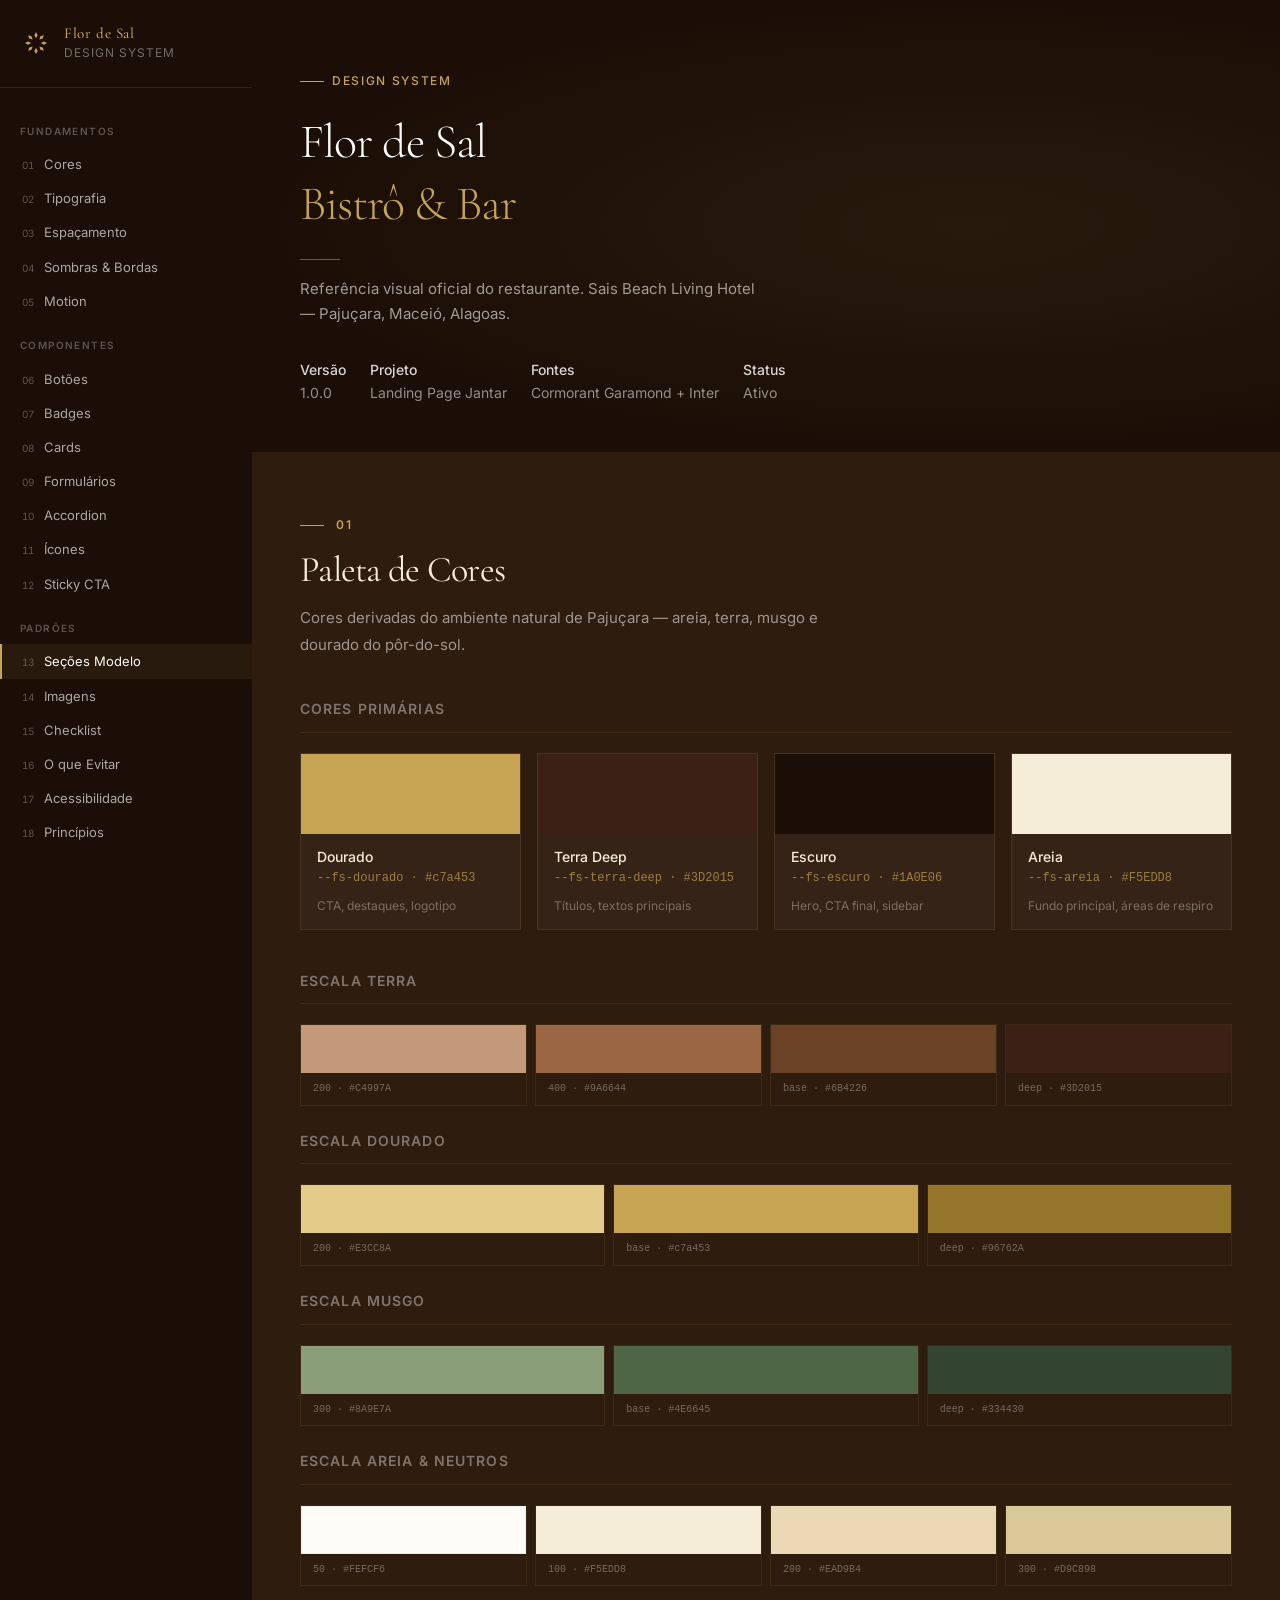
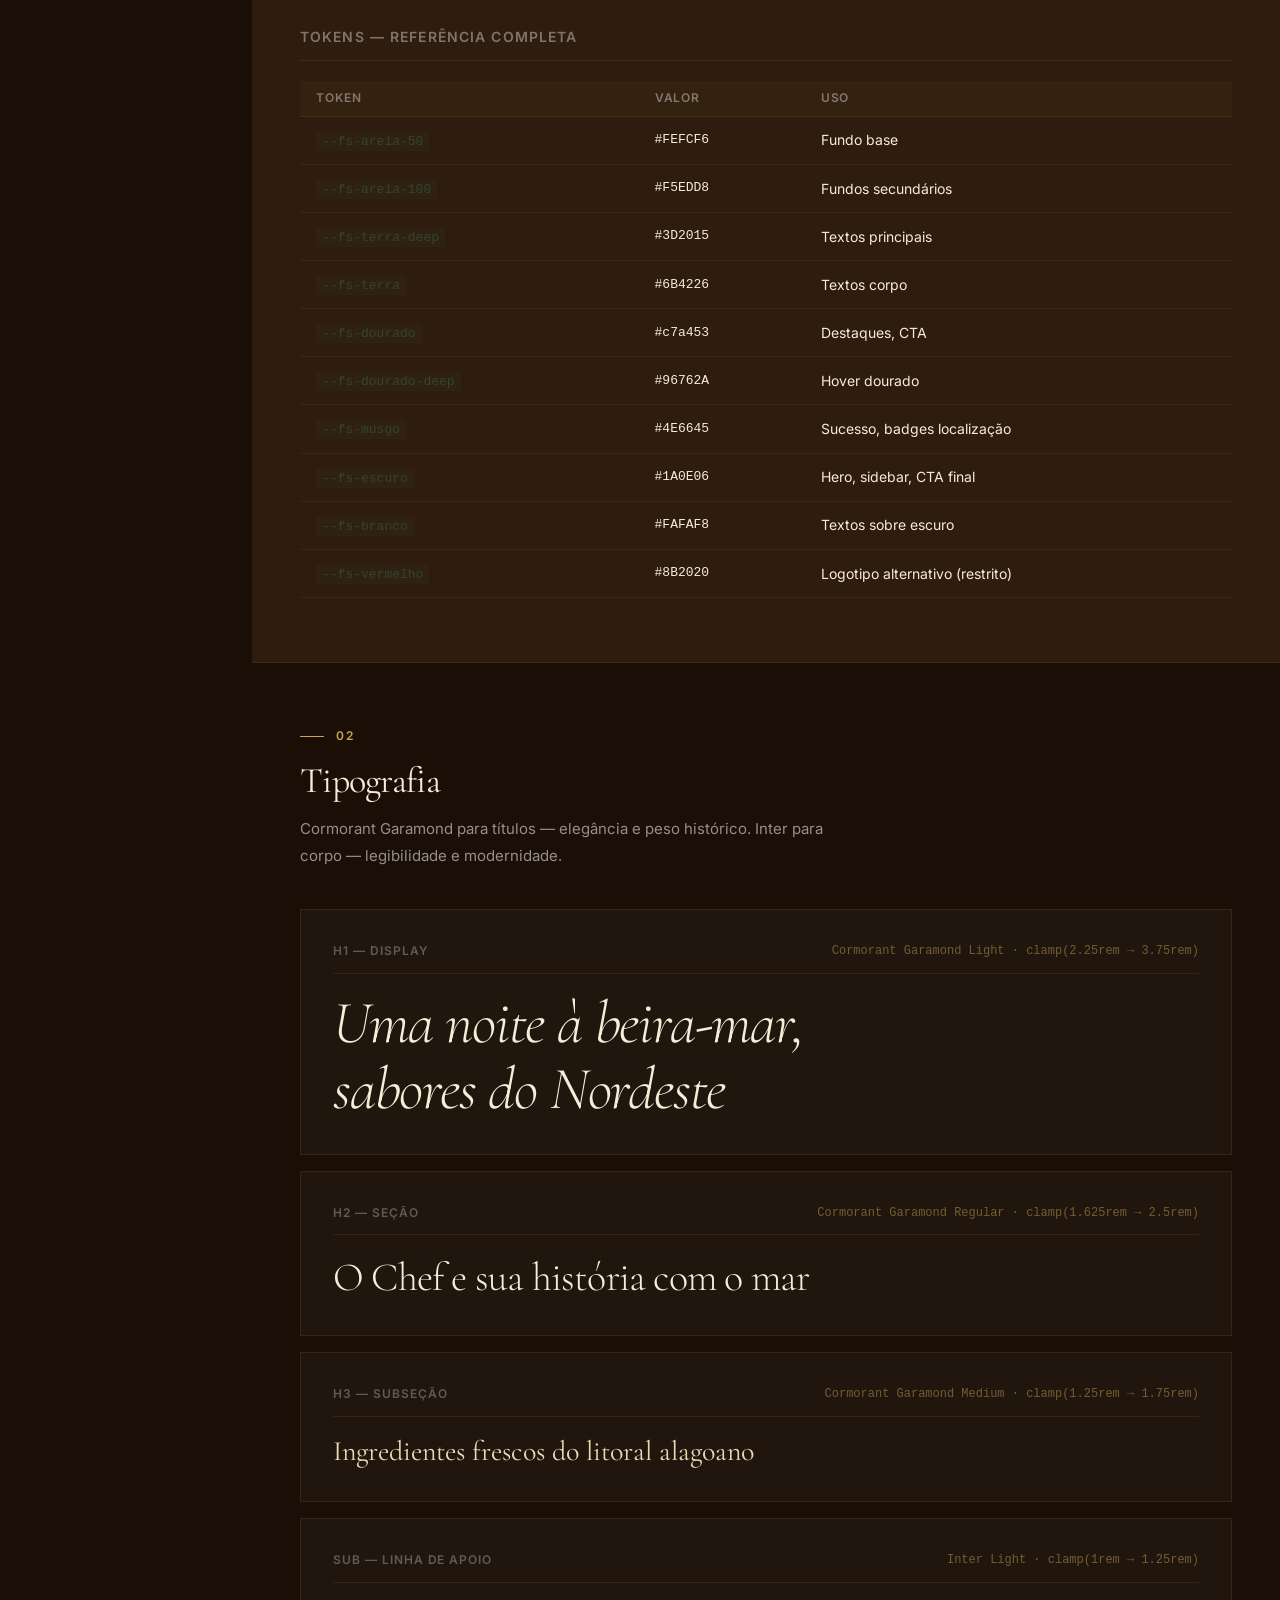
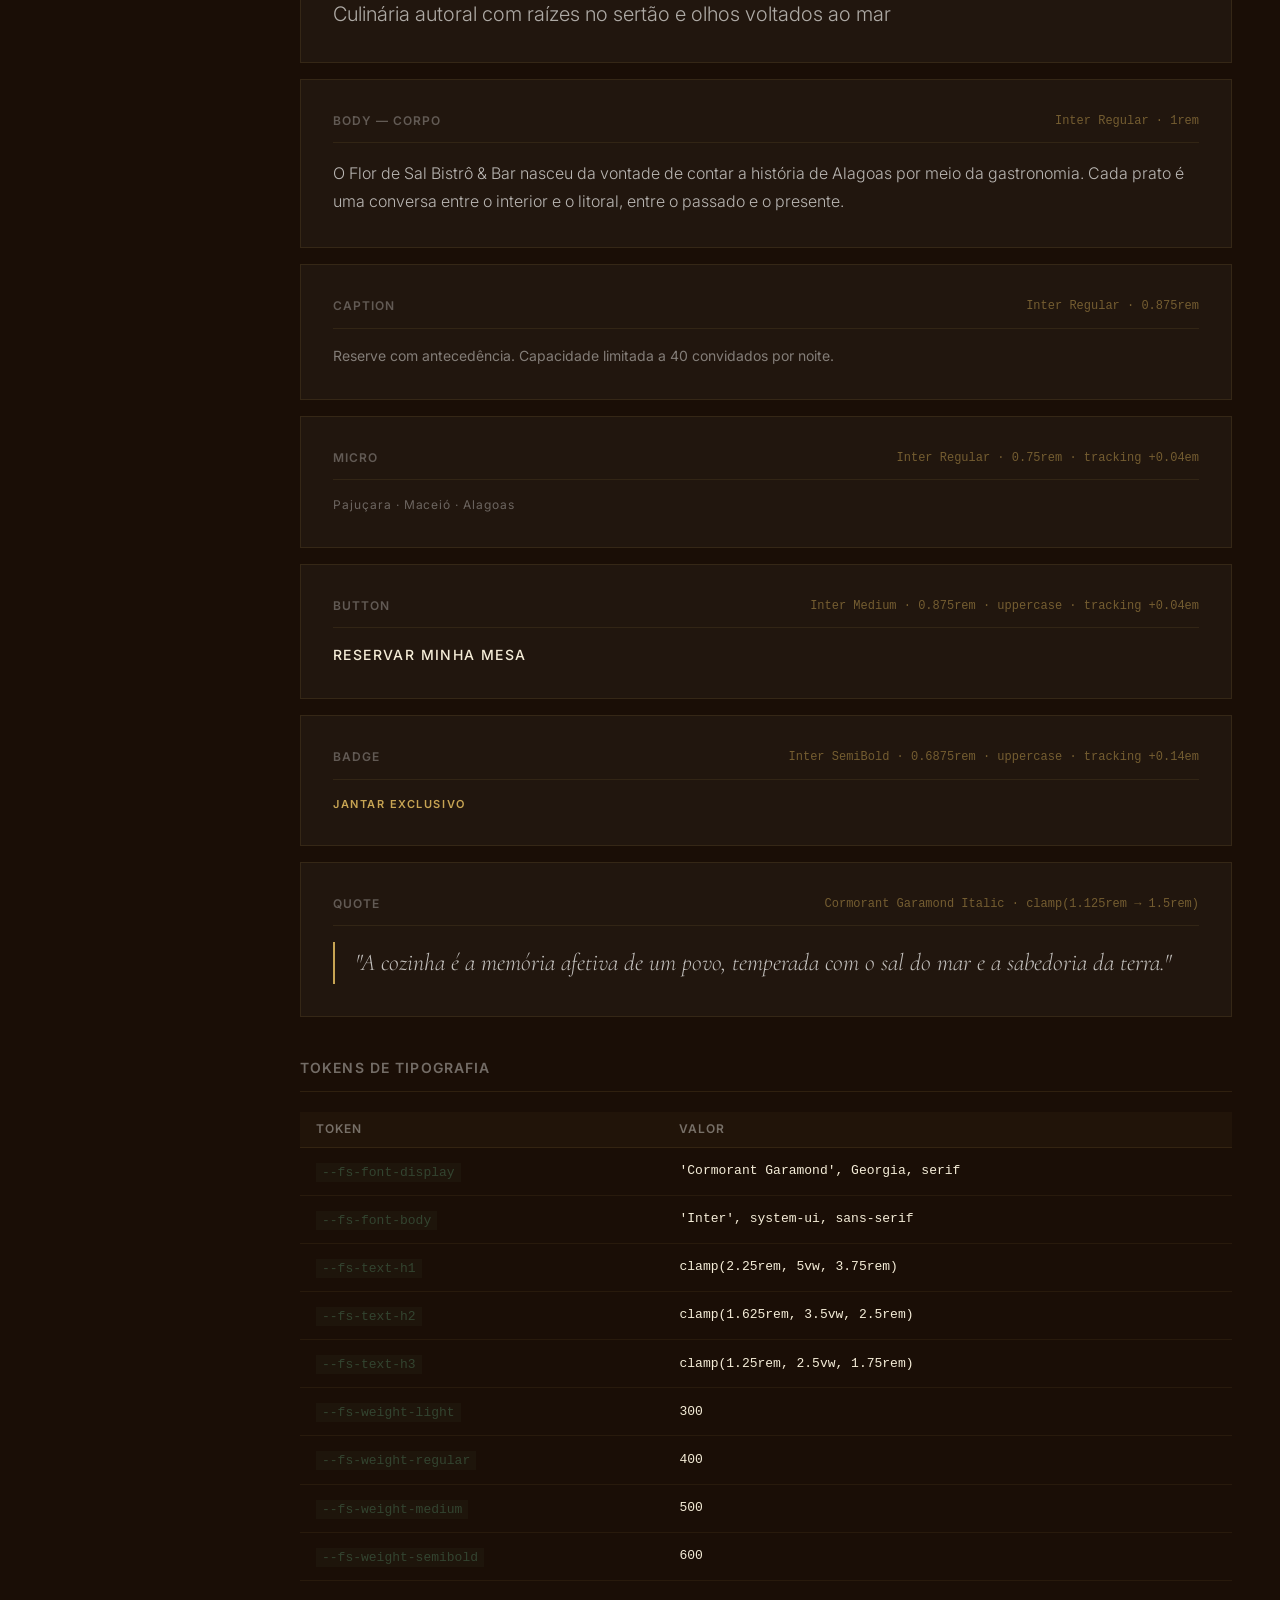
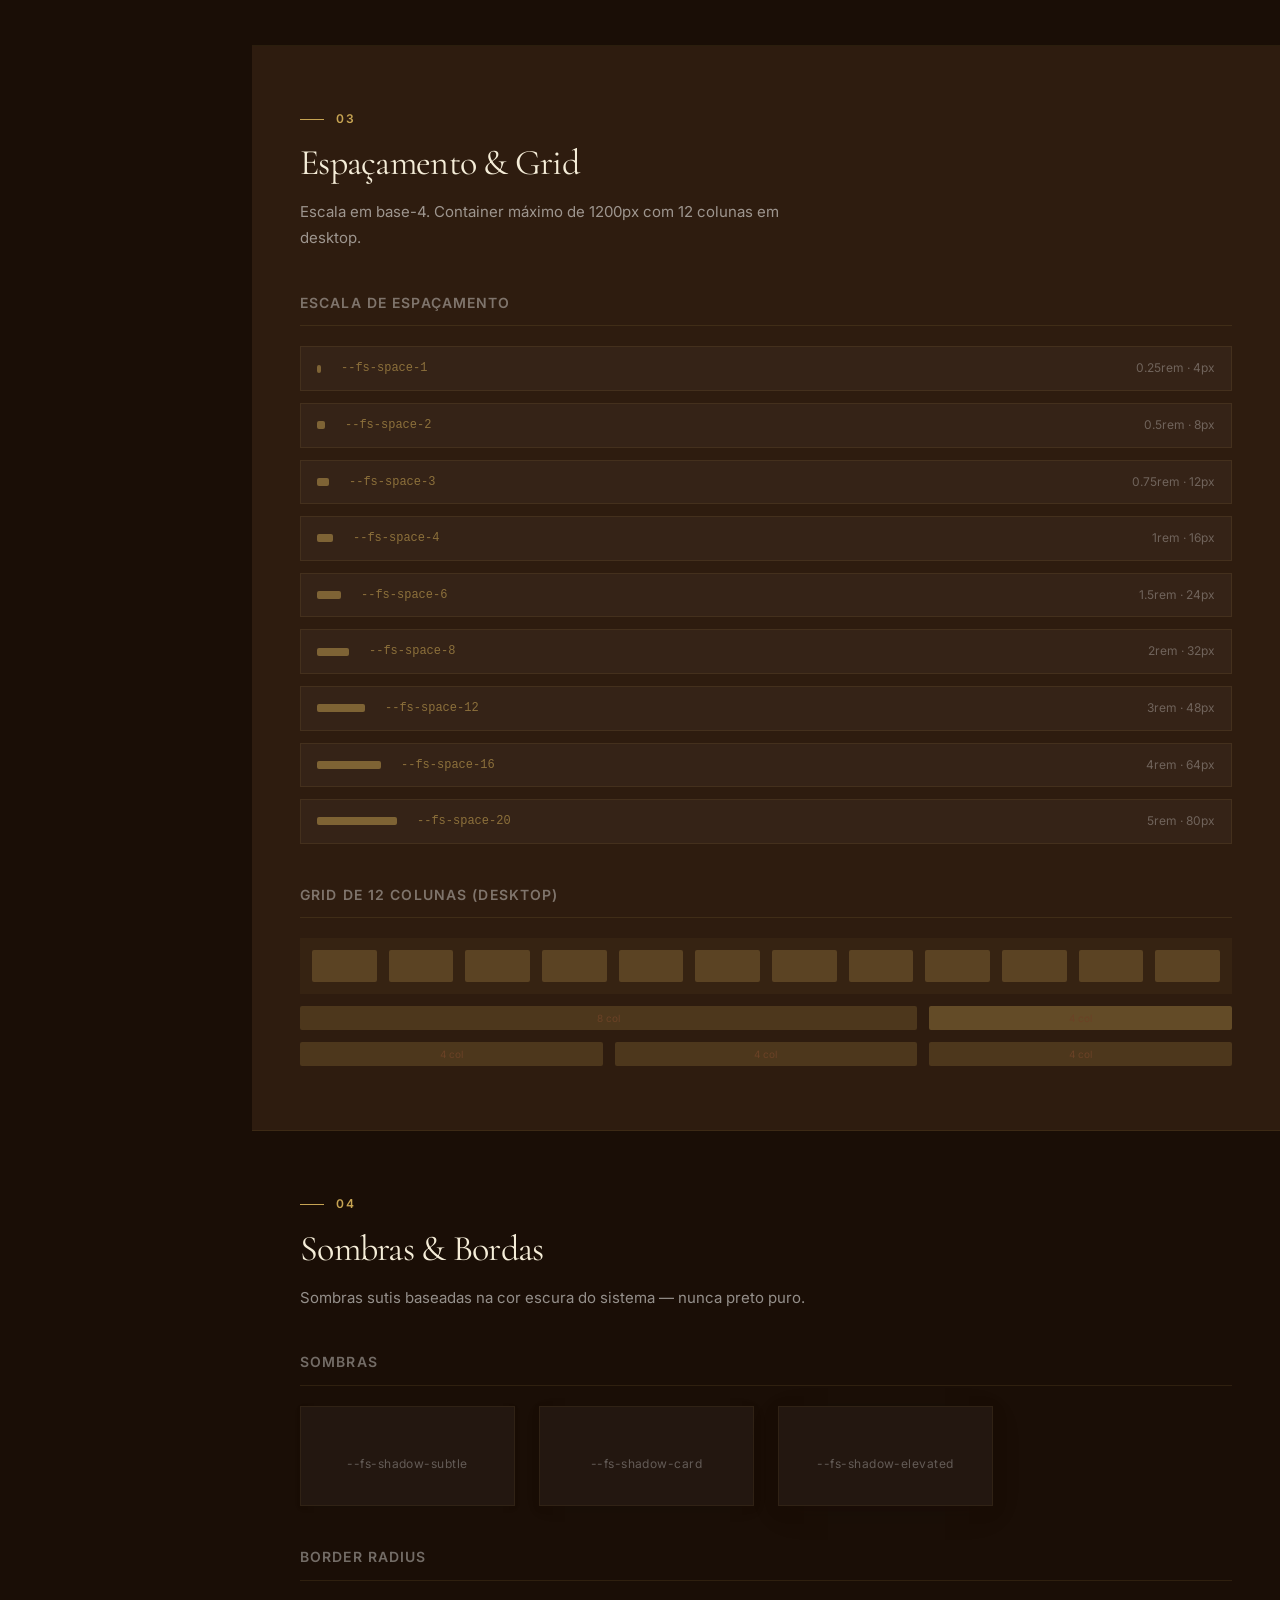
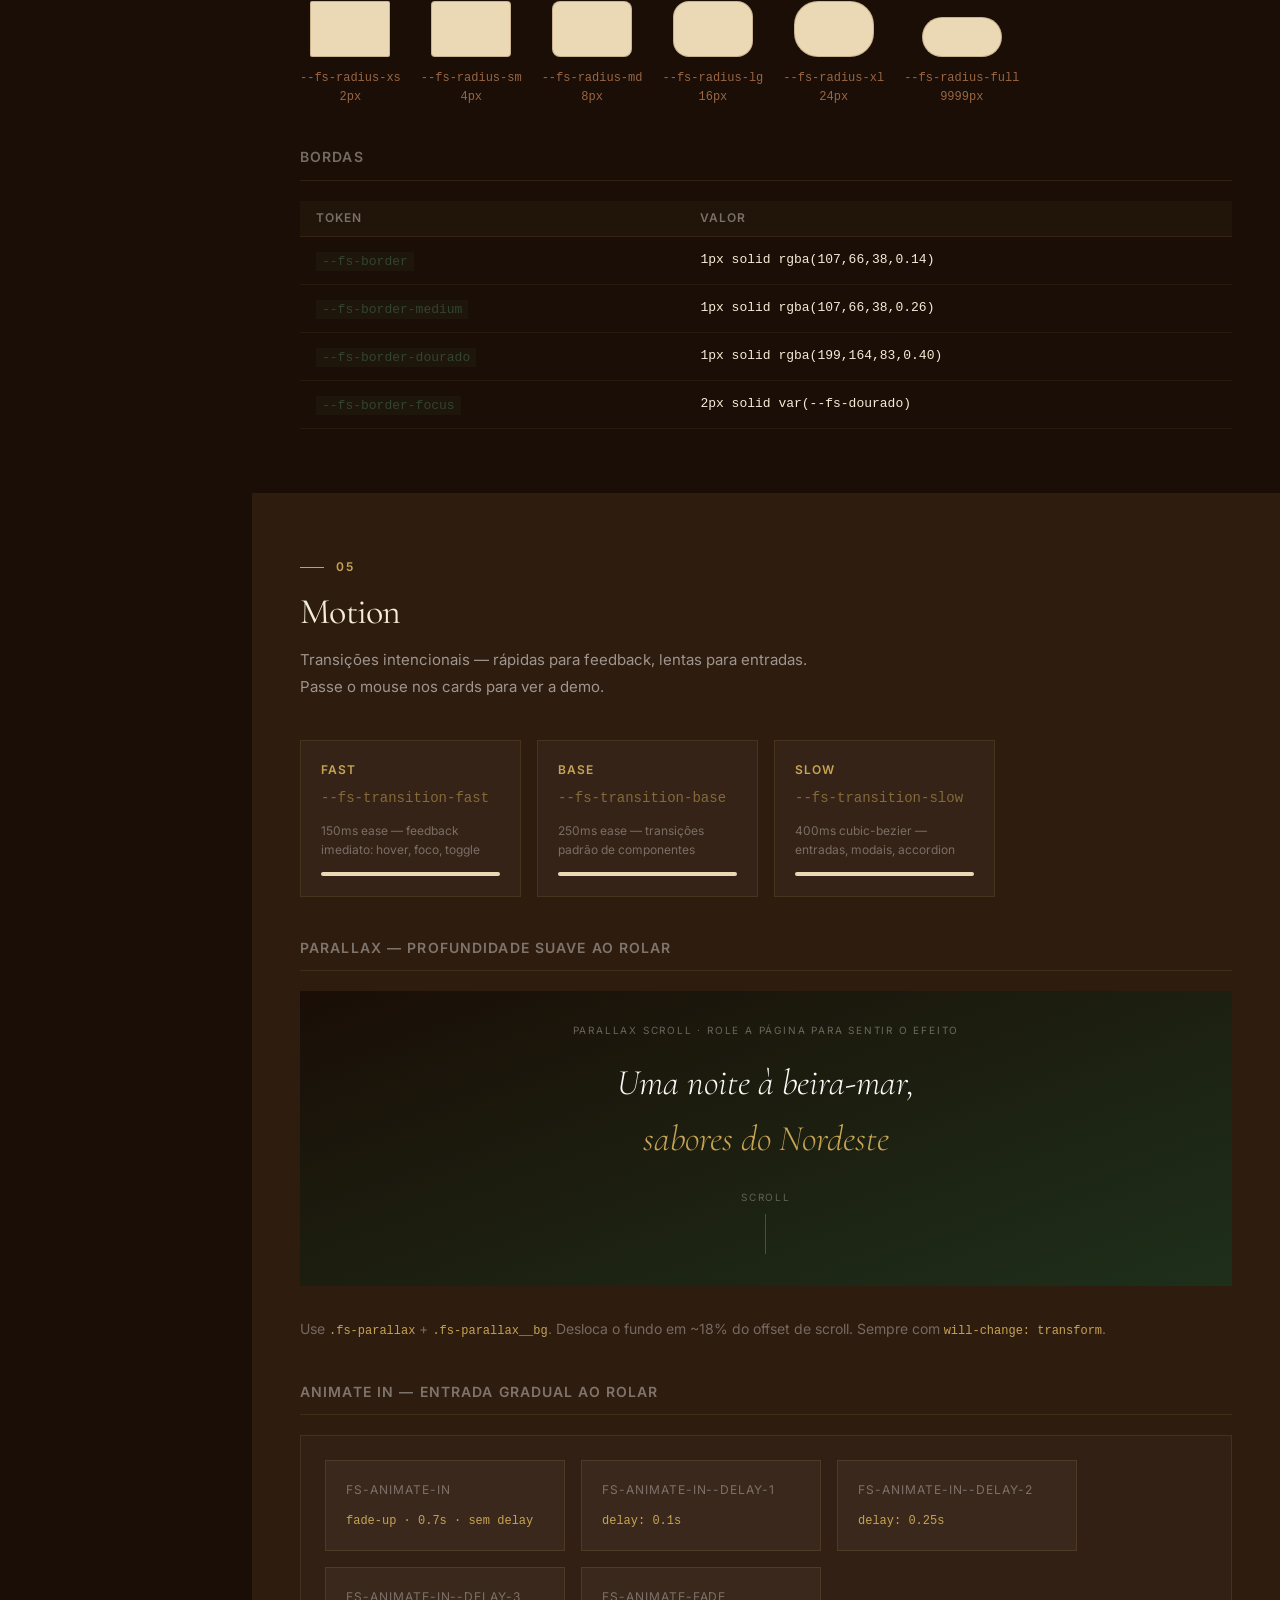
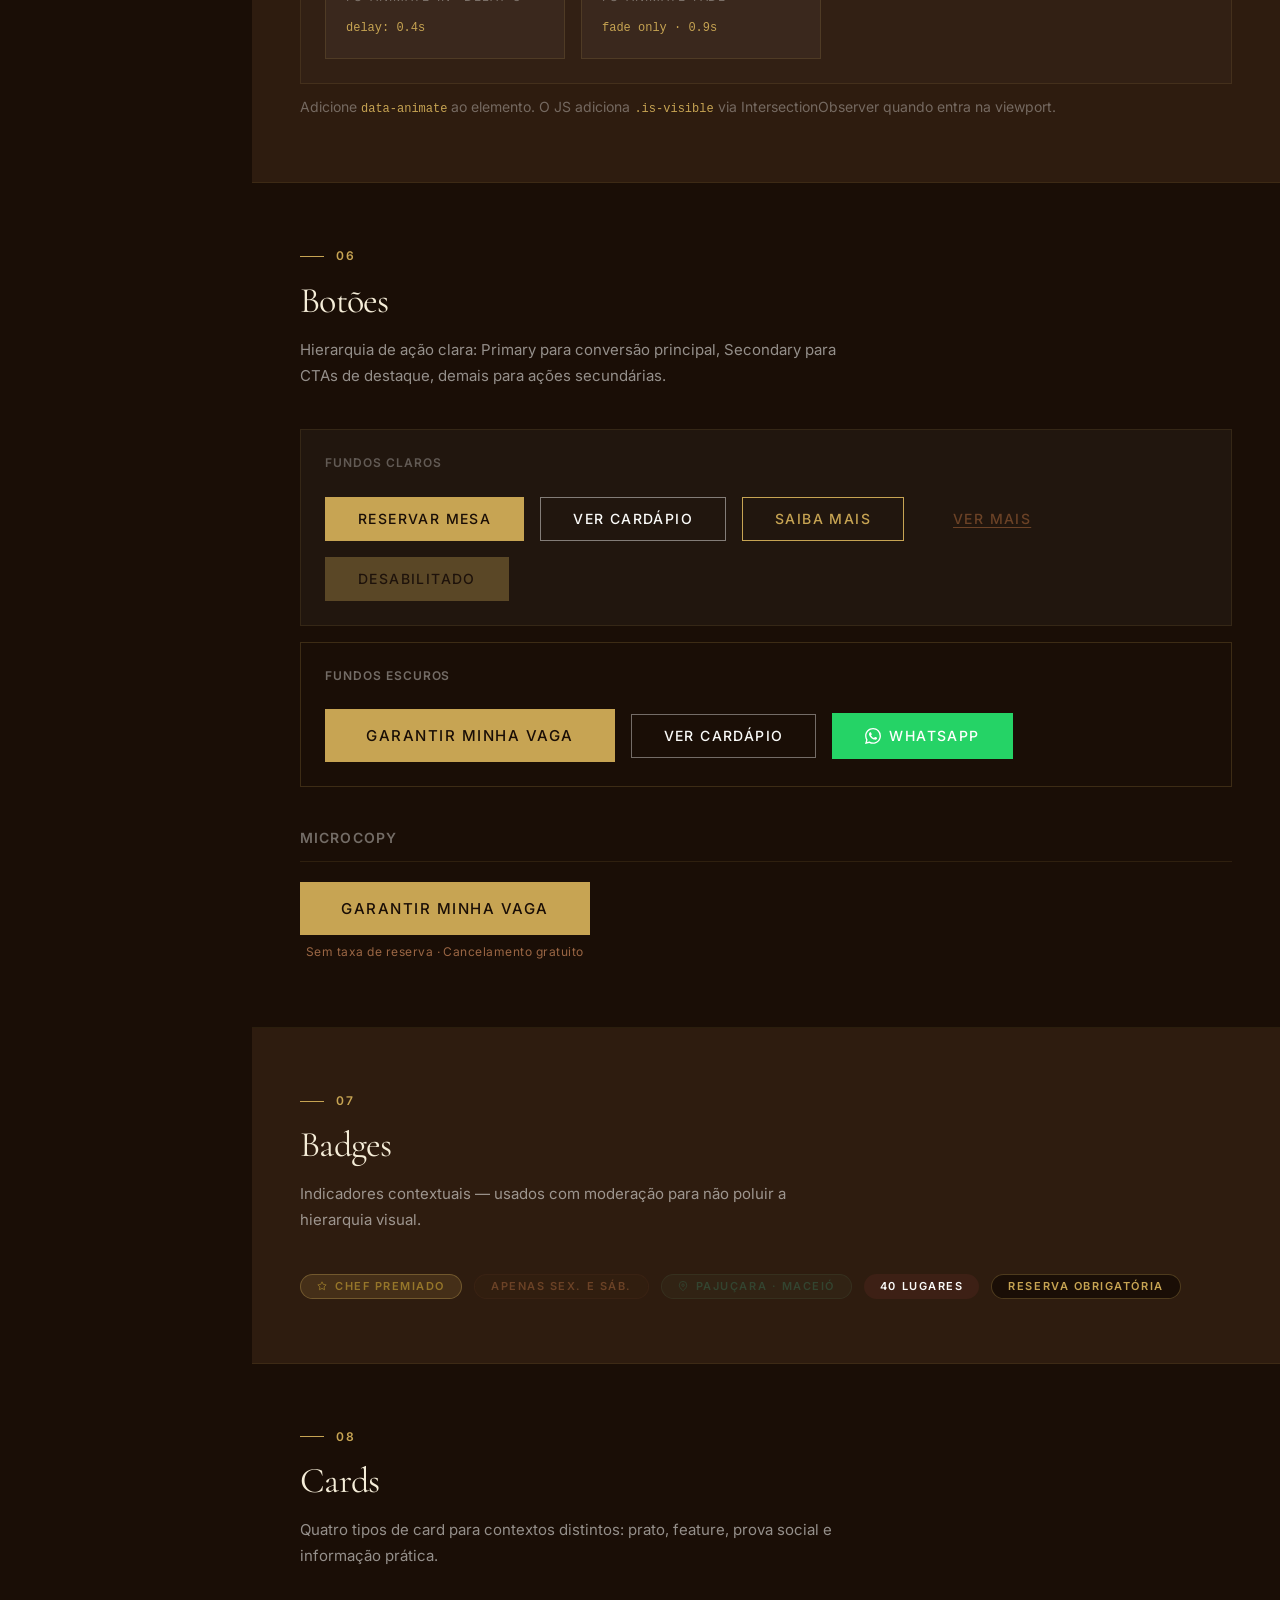
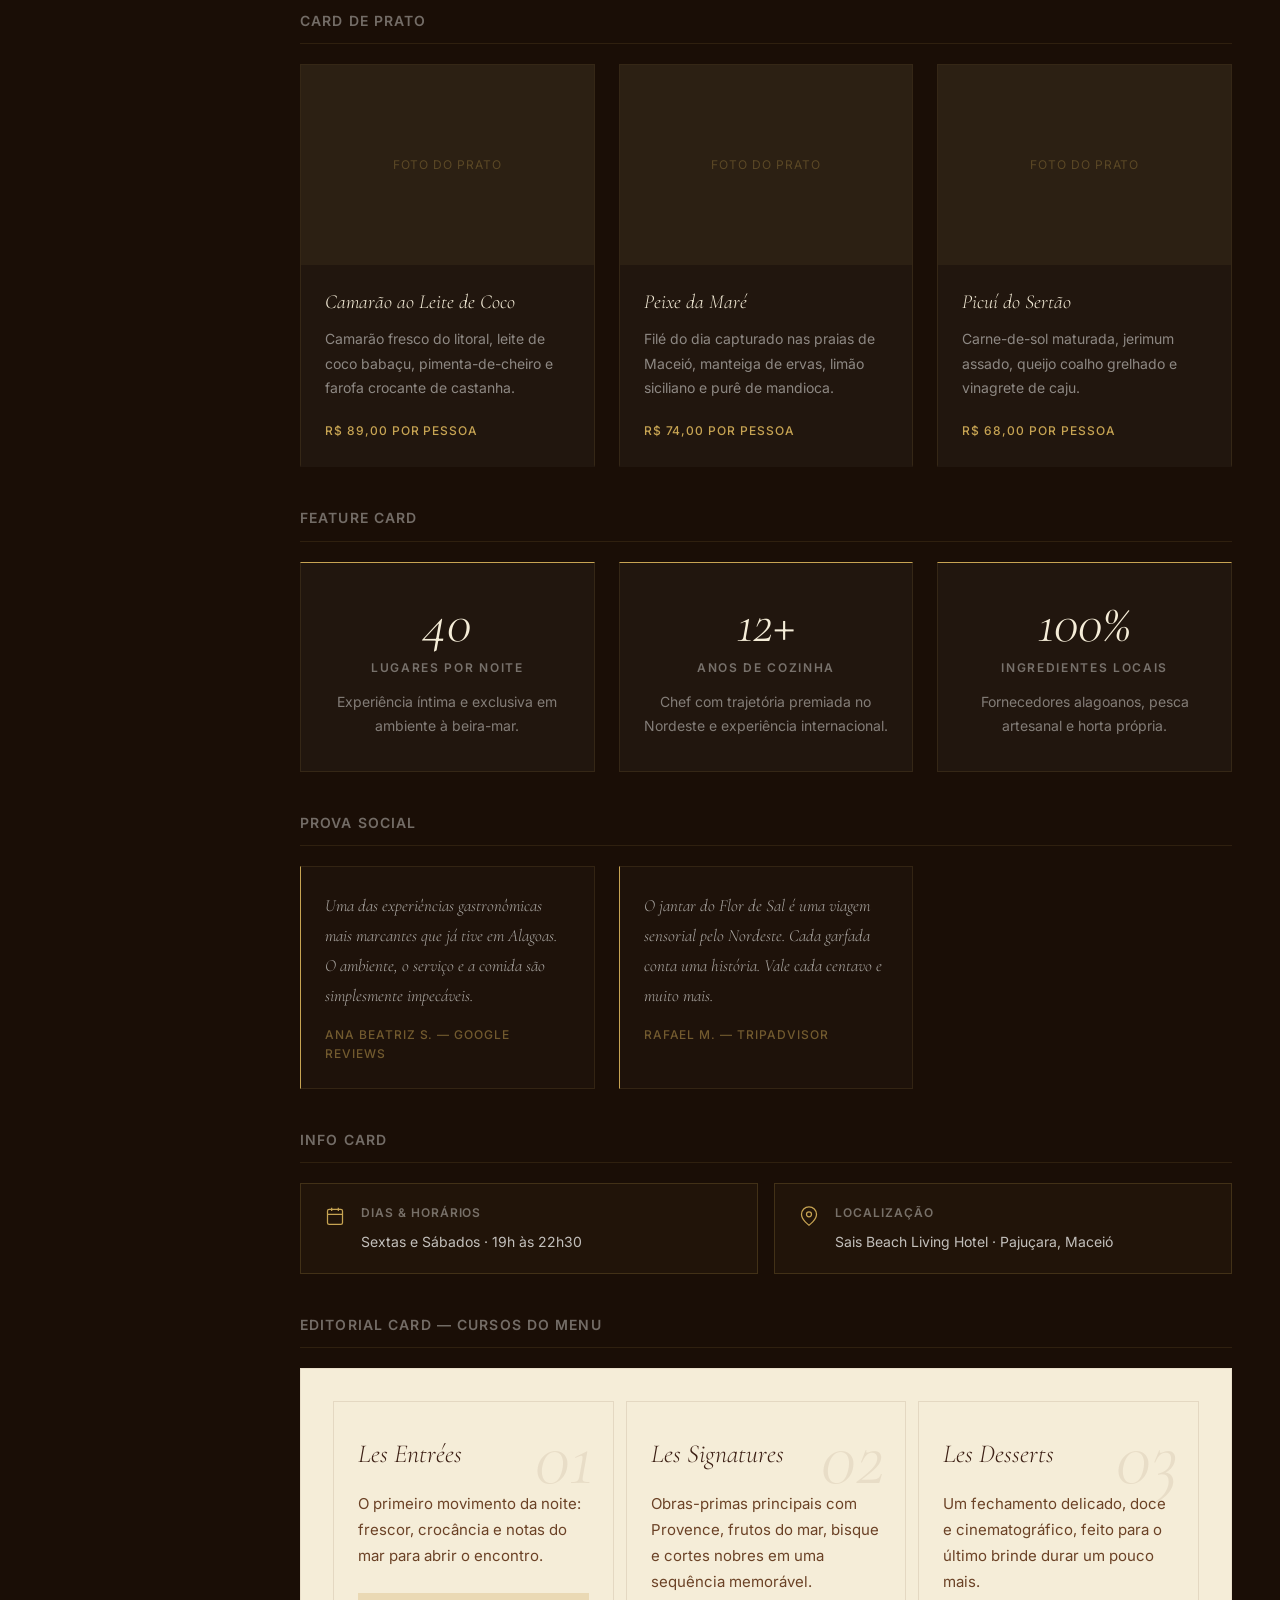
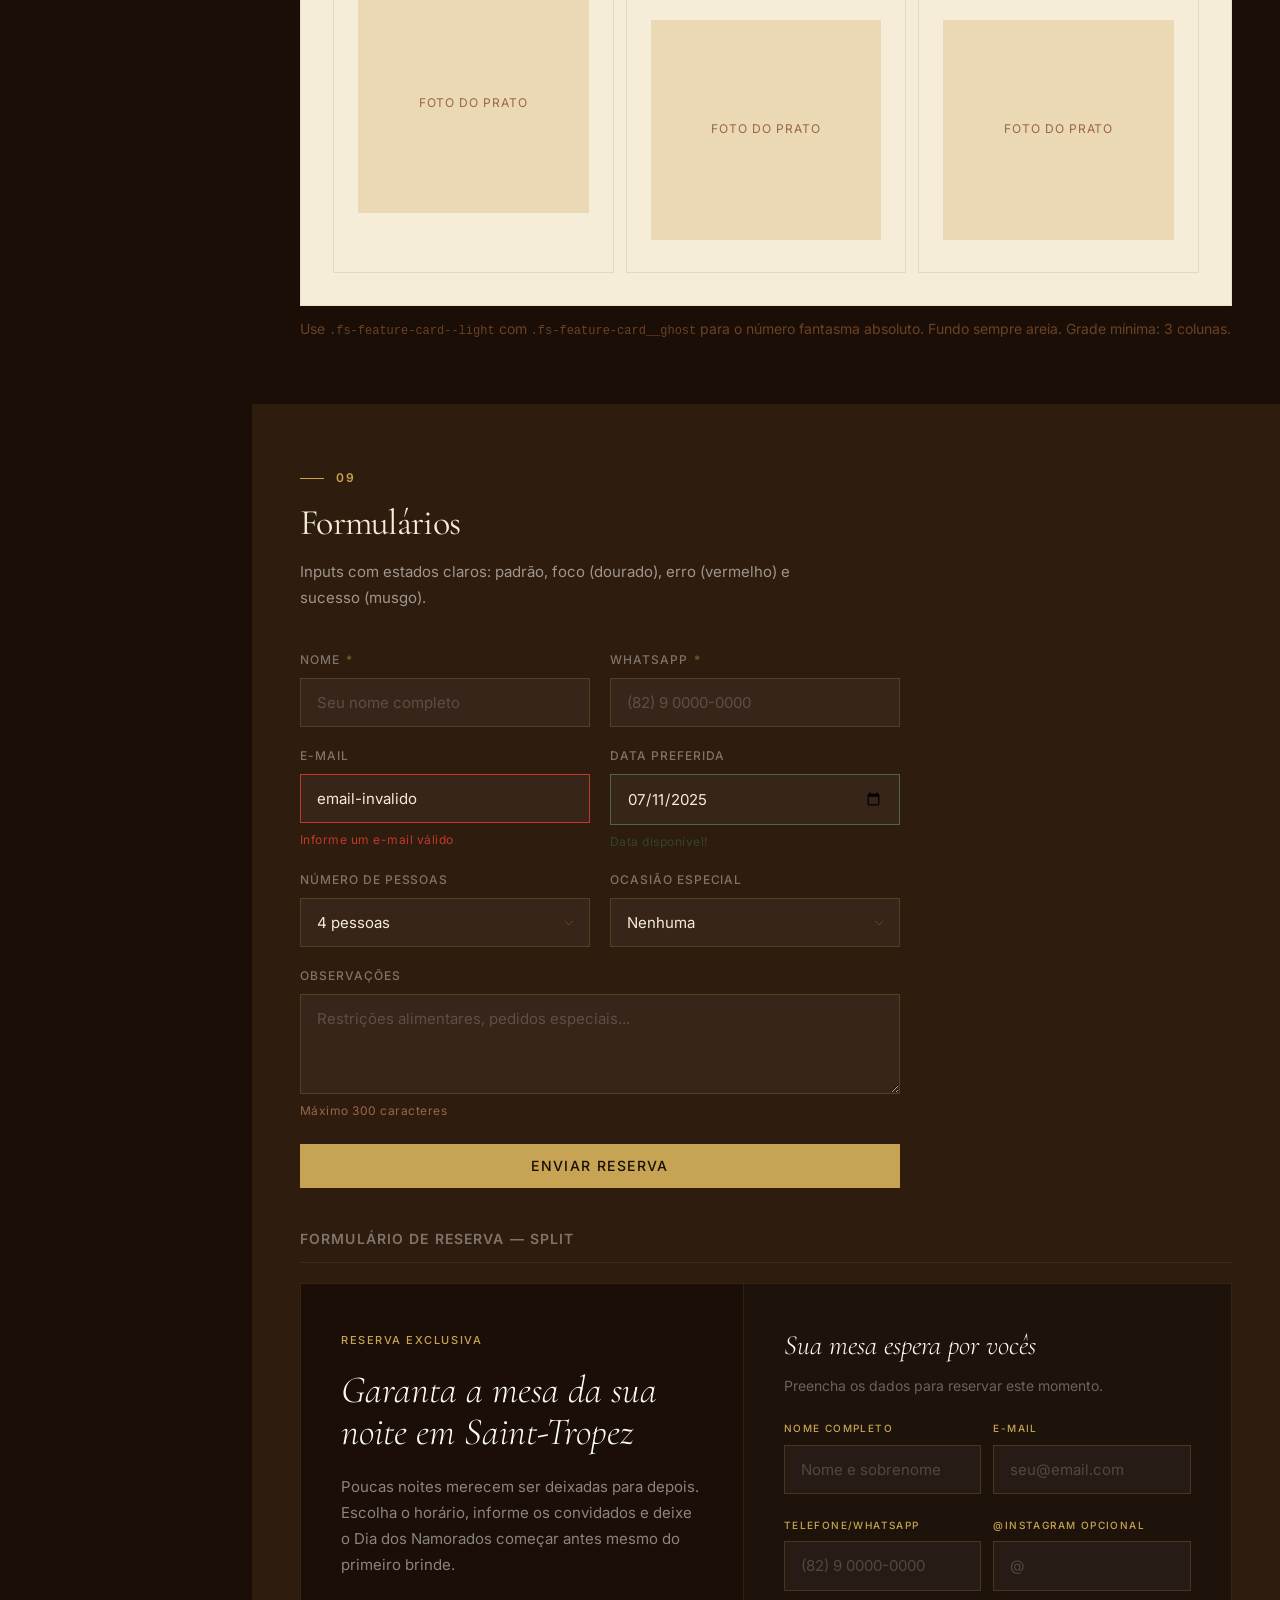
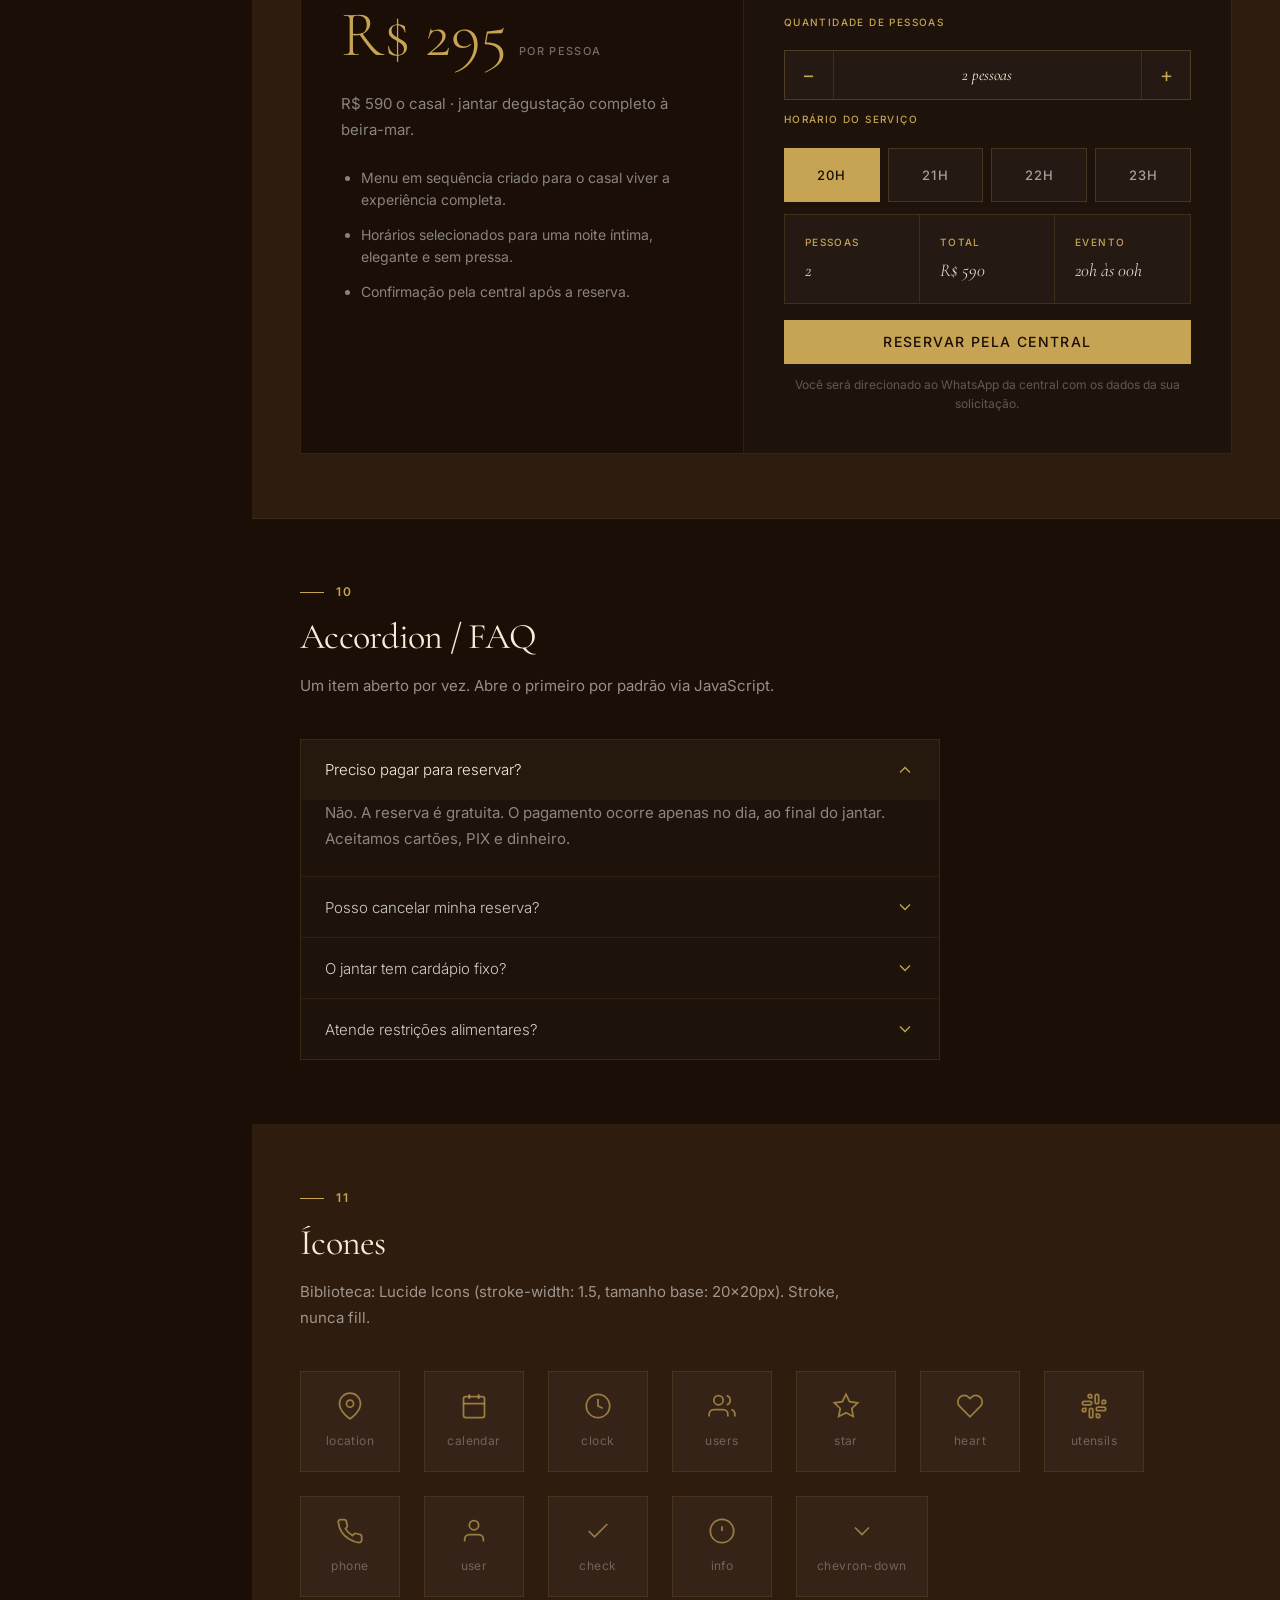
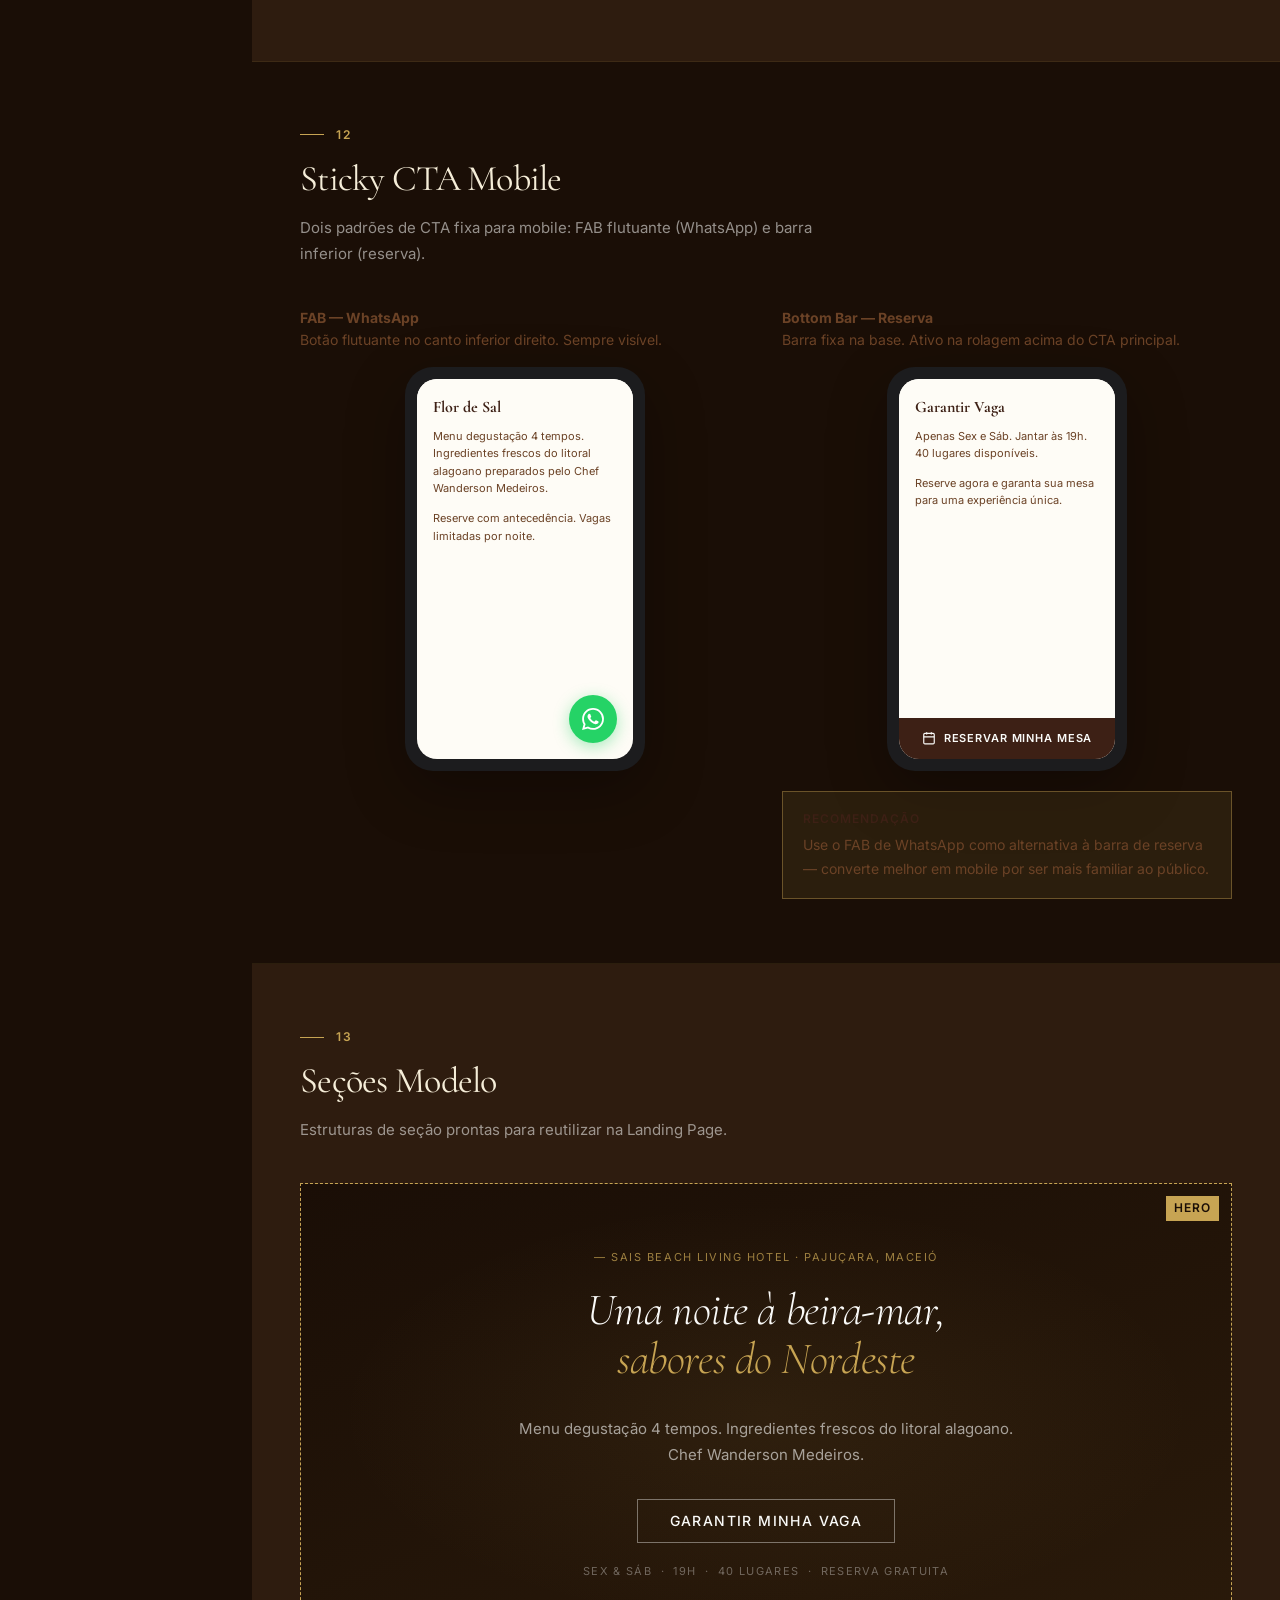
==== commit 64cfe04f: "Design System: implementa demos de referência — editorial cards, menu list, galeria, reserva e motio" ====
--- a/designsystem/index.html
+++ b/designsystem/index.html
@@ -433,6 +433,53 @@
           <div class="sg-motion-demo"></div>
         </div>
       </div>
+      <div class="sg-subsection">
+        <h3 class="sg-subsection__title">Parallax — Profundidade suave ao rolar</h3>
+        <div class="sg-parallax-demo" id="sg-parallax-demo">
+          <div class="sg-parallax-demo__bg" id="sg-parallax-bg"></div>
+          <div class="sg-parallax-demo__content">
+            <p class="sg-parallax-demo__label">Parallax scroll · role a página para sentir o efeito</p>
+            <p class="sg-parallax-demo__headline">Uma noite à beira-mar,<br><em>sabores do Nordeste</em></p>
+            <div class="fs-scroll-indicator">Scroll</div>
+          </div>
+        </div>
+        <p style="font-size:var(--fs-text-caption);color:rgba(250,250,248,.35);margin-top:var(--fs-space-3)">
+          Use <code style="color:var(--fs-dourado);font-size:0.75rem">.fs-parallax</code> +
+          <code style="color:var(--fs-dourado);font-size:0.75rem">.fs-parallax__bg</code>.
+          Desloca o fundo em ~18% do offset de scroll. Sempre com <code style="color:var(--fs-dourado);font-size:0.75rem">will-change: transform</code>.
+        </p>
+      </div>
+
+      <div class="sg-subsection">
+        <h3 class="sg-subsection__title">Animate In — Entrada gradual ao rolar</h3>
+        <div class="sg-animate-demo">
+          <div class="sg-animate-box fs-animate-in" data-animate>
+            <div class="sg-animate-box__label">fs-animate-in</div>
+            <div class="sg-animate-box__code">fade-up · 0.7s · sem delay</div>
+          </div>
+          <div class="sg-animate-box fs-animate-in fs-animate-in--delay-1" data-animate>
+            <div class="sg-animate-box__label">fs-animate-in--delay-1</div>
+            <div class="sg-animate-box__code">delay: 0.1s</div>
+          </div>
+          <div class="sg-animate-box fs-animate-in fs-animate-in--delay-2" data-animate>
+            <div class="sg-animate-box__label">fs-animate-in--delay-2</div>
+            <div class="sg-animate-box__code">delay: 0.25s</div>
+          </div>
+          <div class="sg-animate-box fs-animate-in fs-animate-in--delay-3" data-animate>
+            <div class="sg-animate-box__label">fs-animate-in--delay-3</div>
+            <div class="sg-animate-box__code">delay: 0.4s</div>
+          </div>
+          <div class="sg-animate-box fs-animate-fade" data-animate>
+            <div class="sg-animate-box__label">fs-animate-fade</div>
+            <div class="sg-animate-box__code">fade only · 0.9s</div>
+          </div>
+        </div>
+        <p style="font-size:var(--fs-text-caption);color:rgba(250,250,248,.35);margin-top:var(--fs-space-3)">
+          Adicione <code style="color:var(--fs-dourado);font-size:0.75rem">data-animate</code> ao elemento.
+          O JS adiciona <code style="color:var(--fs-dourado);font-size:0.75rem">.is-visible</code> via IntersectionObserver quando entra na viewport.
+        </p>
+      </div>
+
     </section>
 
     <!-- ══ 06 BOTÕES ══════════════════════════════════ -->
@@ -592,6 +639,33 @@
           </div>
         </div>
       </div>
+      <div class="sg-subsection">
+        <h3 class="sg-subsection__title">Editorial Card — Cursos do Menu</h3>
+        <div style="display:grid;grid-template-columns:repeat(3,1fr);gap:var(--fs-space-3);background:var(--fs-areia-100);padding:var(--fs-space-8);border:1px solid rgba(107,66,38,0.08)">
+          <div class="fs-feature-card--light">
+            <div class="fs-feature-card__ghost">01</div>
+            <div class="fs-feature-card__title">Les Entrées</div>
+            <div class="fs-feature-card__desc">O primeiro movimento da noite: frescor, crocância e notas do mar para abrir o encontro.</div>
+            <div class="fs-feature-card__img">Foto do prato</div>
+          </div>
+          <div class="fs-feature-card--light">
+            <div class="fs-feature-card__ghost">02</div>
+            <div class="fs-feature-card__title">Les Signatures</div>
+            <div class="fs-feature-card__desc">Obras-primas principais com Provence, frutos do mar, bisque e cortes nobres em uma sequência memorável.</div>
+            <div class="fs-feature-card__img">Foto do prato</div>
+          </div>
+          <div class="fs-feature-card--light">
+            <div class="fs-feature-card__ghost">03</div>
+            <div class="fs-feature-card__title">Les Desserts</div>
+            <div class="fs-feature-card__desc">Um fechamento delicado, doce e cinematográfico, feito para o último brinde durar um pouco mais.</div>
+            <div class="fs-feature-card__img">Foto do prato</div>
+          </div>
+        </div>
+        <p style="font-size:var(--fs-text-caption);color:var(--fs-terra);margin-top:var(--fs-space-3)">
+          Use <code style="font-size:0.75rem">.fs-feature-card--light</code> com <code style="font-size:0.75rem">.fs-feature-card__ghost</code> para o número fantasma absoluto. Fundo sempre areia. Grade mínima: 3 colunas.
+        </p>
+      </div>
+
     </section>
 
     <!-- ══ 09 FORMULÁRIOS ════════════════════════════ -->
@@ -651,6 +725,94 @@
           <button class="fs-btn fs-btn--primary" style="width:100%">Enviar Reserva</button>
         </div>
       </div>
+      <div class="sg-subsection">
+        <h3 class="sg-subsection__title">Formulário de Reserva — Split</h3>
+        <div class="sg-reservation-demo">
+
+          <!-- COLUNA ESQUERDA: oferta -->
+          <div class="sg-reservation-demo__offer">
+            <span class="sg-reservation-demo__eyebrow">Reserva Exclusiva</span>
+            <h3 class="sg-reservation-demo__headline">Garanta a mesa da sua noite em Saint-Tropez</h3>
+            <p class="sg-reservation-demo__sub">Poucas noites merecem ser deixadas para depois. Escolha o horário, informe os convidados e deixe o Dia dos Namorados começar antes mesmo do primeiro brinde.</p>
+
+            <div class="fs-price-display">
+              <span class="fs-price-display__value">R$ 295</span>
+              <span class="fs-price-display__unit">por pessoa</span>
+            </div>
+            <p class="sg-reservation-demo__sub" style="margin-bottom:var(--fs-space-6)">R$ 590 o casal · jantar degustação completo à beira-mar.</p>
+
+            <ul style="list-style:disc;padding-left:var(--fs-space-5);display:flex;flex-direction:column;gap:var(--fs-space-3)">
+              <li style="font-size:var(--fs-text-caption);color:rgba(250,250,248,0.5);line-height:1.6">Menu em sequência criado para o casal viver a experiência completa.</li>
+              <li style="font-size:var(--fs-text-caption);color:rgba(250,250,248,0.5);line-height:1.6">Horários selecionados para uma noite íntima, elegante e sem pressa.</li>
+              <li style="font-size:var(--fs-text-caption);color:rgba(250,250,248,0.5);line-height:1.6">Confirmação pela central após a reserva.</li>
+            </ul>
+          </div>
+
+          <!-- COLUNA DIREITA: formulário -->
+          <div class="sg-reservation-demo__form">
+            <h4 class="sg-reservation-demo__form-title">Sua mesa espera por vocês</h4>
+            <p class="sg-reservation-demo__form-sub">Preencha os dados para reservar este momento.</p>
+
+            <div class="sg-form-2col">
+              <div class="sg-form-field">
+                <label class="sg-field-label">Nome completo</label>
+                <input class="fs-input" type="text" placeholder="Nome e sobrenome" />
+              </div>
+              <div class="sg-form-field">
+                <label class="sg-field-label">E-mail</label>
+                <input class="fs-input" type="email" placeholder="seu@email.com" />
+              </div>
+              <div class="sg-form-field">
+                <label class="sg-field-label">Telefone/WhatsApp</label>
+                <input class="fs-input" type="tel" placeholder="(82) 9 0000-0000" />
+              </div>
+              <div class="sg-form-field">
+                <label class="sg-field-label">@Instagram opcional</label>
+                <input class="fs-input" type="text" placeholder="@" />
+              </div>
+            </div>
+
+            <div class="sg-form-field">
+              <span class="sg-form-section-label">Quantidade de pessoas</span>
+              <div class="fs-stepper">
+                <button class="fs-stepper__btn" data-stepper-dec aria-label="Diminuir">−</button>
+                <span class="fs-stepper__value" data-value="2">2 pessoas</span>
+                <button class="fs-stepper__btn" data-stepper-inc aria-label="Aumentar">+</button>
+              </div>
+            </div>
+
+            <div class="sg-form-field">
+              <span class="sg-form-section-label">Horário do serviço</span>
+              <div class="fs-time-slots">
+                <div class="fs-time-slot is-selected" data-time="20h">20H</div>
+                <div class="fs-time-slot" data-time="21h">21H</div>
+                <div class="fs-time-slot" data-time="22h">22H</div>
+                <div class="fs-time-slot" data-time="23h">23H</div>
+              </div>
+            </div>
+
+            <div class="fs-stats-row" style="margin-bottom:var(--fs-space-4)">
+              <div class="fs-stat-box">
+                <span class="fs-stat-box__label">Pessoas</span>
+                <span class="fs-stat-box__value" data-stat-people>2</span>
+              </div>
+              <div class="fs-stat-box">
+                <span class="fs-stat-box__label">Total</span>
+                <span class="fs-stat-box__value" data-stat-total>R$ 590</span>
+              </div>
+              <div class="fs-stat-box">
+                <span class="fs-stat-box__label">Evento</span>
+                <span class="fs-stat-box__value" data-stat-evento>20h às 00h</span>
+              </div>
+            </div>
+
+            <button class="fs-btn fs-btn--primary" style="width:100%;justify-content:center">Reservar pela Central</button>
+            <p class="sg-reservation-demo__microcopy">Você será direcionado ao WhatsApp da central com os dados da sua solicitação.</p>
+          </div>
+
+        </div>
+      </div>
+
     </section>
 
     <!-- ══ 10 ACCORDION ══════════════════════════════ -->
@@ -858,6 +1020,84 @@
           <p class="cta-locations">Pajuçara · Maceió · Alagoas</p>
         </div>
       </div>
+      <div class="sg-sample">
+        <span class="sg-sample__label">Le Menu — Lista de Pratos</span>
+        <div style="background:var(--fs-escuro);padding:var(--fs-space-20) var(--fs-space-16)">
+          <div style="max-width:720px;margin:0 auto">
+            <span class="fs-split__eyebrow">Le Menu</span>
+            <h2 style="font-family:var(--fs-font-display);font-size:clamp(2rem,4vw,3.25rem);font-style:italic;font-weight:300;color:var(--fs-branco);line-height:1.05;margin:0 0 var(--fs-space-4)">Sabores da Provence,<br>à beira-mar em Maceió</h2>
+            <p class="fs-split__body" style="margin-bottom:var(--fs-space-12)">Uma jornada à mesa: entradas delicadas, principais com presença e sobremesas para terminar sem pressa.</p>
+
+            <div class="fs-menu-list">
+              <div class="fs-menu-category">
+                <span class="fs-menu-category__label">Mise en Bouche</span>
+                <span class="fs-menu-category__note">(pequenas entradas)</span>
+                <div class="fs-menu-category__line"></div>
+              </div>
+              <div class="fs-menu-item">
+                <span class="fs-menu-item__name">Tuna com gazpacho</span>
+                <span class="fs-menu-item__tag">Frescor</span>
+                <span class="fs-menu-item__desc">Atum em composição fria, com gazpacho e notas refrescantes de kiwi e hortelã.</span>
+              </div>
+              <div class="fs-menu-item">
+                <span class="fs-menu-item__name">Croquetas de pato</span>
+                <span class="fs-menu-item__tag">Textura</span>
+                <span class="fs-menu-item__desc">Crocância delicada com aioli de laranja Bahia.</span>
+              </div>
+              <div class="fs-menu-item">
+                <span class="fs-menu-item__name">Mini vol-au-vent de frutos do mar</span>
+                <span class="fs-menu-item__tag">Mar</span>
+                <span class="fs-menu-item__desc">Massa leve e amanteigada, recheio de frutos do mar e ovas de peixe.</span>
+              </div>
+
+              <div class="fs-menu-category" style="margin-top:var(--fs-space-10)">
+                <span class="fs-menu-category__label">Les Signatures</span>
+                <span class="fs-menu-category__note">(pratos principais)</span>
+                <div class="fs-menu-category__line"></div>
+              </div>
+              <div class="fs-menu-item">
+                <span class="fs-menu-item__name">Camarão ao bisque de lagosta</span>
+                <span class="fs-menu-item__tag">Mar</span>
+                <span class="fs-menu-item__desc">Camarão rosa grelhado, bisque cremoso e crocante de tapioca.</span>
+              </div>
+              <div class="fs-menu-item">
+                <span class="fs-menu-item__name">Carré de cordeiro com jus</span>
+                <span class="fs-menu-item__tag">Carne</span>
+                <span class="fs-menu-item__desc">Carré rosado, jus de ervas, purê de celeriac e haricots verts.</span>
+              </div>
+            </div>
+          </div>
+        </div>
+      </div>
+
+      <div class="sg-sample">
+        <span class="sg-sample__label">L'Ambiance — Split com Galeria</span>
+        <div style="background:#1a1007;padding:var(--fs-space-20) var(--fs-space-16)">
+          <div class="fs-split" style="margin-bottom:var(--fs-space-12)">
+            <div>
+              <span class="fs-split__eyebrow">L'Ambiance</span>
+              <h2 class="fs-split__headline">O Sais acende<br>a Riviera<br>na Pajuçara</h2>
+            </div>
+            <div>
+              <p class="fs-split__body">Em frente às piscinas naturais da Pajuçara, o Sais une sofisticação contemporânea, design biofílico e materiais que celebram Alagoas. Para a noite dos namorados, esse refúgio à beira-mar vira cenário de luz baixa, música, gastronomia e conversa sem pressa.</p>
+            </div>
+          </div>
+          <div class="fs-gallery-grid">
+            <div class="fs-gallery-item">
+              <div class="fs-gallery-item__placeholder">Foto principal</div>
+            </div>
+            <div class="fs-gallery-item">
+              <div class="fs-gallery-item__placeholder">Foto 02</div>
+              <span class="fs-gallery-item__caption">Música ao vivo</span>
+            </div>
+            <div class="fs-gallery-item">
+              <div class="fs-gallery-item__placeholder">Foto 03</div>
+              <span class="fs-gallery-item__caption">Primeiro brinde</span>
+            </div>
+          </div>
+        </div>
+      </div>
+
     </section>
 
     <!-- ══ 14 IMAGENS ═════════════════════════════════ -->
--- a/designsystem/guide.css
+++ b/designsystem/guide.css
@@ -596,42 +596,40 @@
   text-align: center;
 }
 
-/* Primary */
+/* Primary — gold fill, dark text (CTA principal) */
 .fs-btn--primary {
-  background: var(--fs-terra-deep);
-  color: var(--fs-branco);
-  border-color: var(--fs-terra-deep);
+  background: var(--fs-dourado);
+  color: var(--fs-escuro);
+  border-color: var(--fs-dourado);
 }
 .fs-btn--primary:hover {
-  background: var(--fs-terra);
-  border-color: var(--fs-terra);
+  background: var(--fs-dourado-200);
+  border-color: var(--fs-dourado-200);
 }
 .fs-btn--primary:focus-visible {
   outline: var(--fs-border-focus);
   outline-offset: 3px;
 }
 
-/* Secondary */
+/* Secondary — dark outline (ação secundária sobre fundo escuro) */
 .fs-btn--secondary {
-  background: var(--fs-dourado);
-  color: var(--fs-escuro);
-  border-color: var(--fs-dourado);
+  background: transparent;
+  color: var(--fs-branco);
+  border-color: rgba(250,250,248,0.45);
 }
 .fs-btn--secondary:hover {
-  background: var(--fs-dourado-deep);
-  border-color: var(--fs-dourado-deep);
-  color: var(--fs-branco);
-}
-
-/* Outline */
+  border-color: var(--fs-branco);
+  background: rgba(250,250,248,0.07);
+}
+
+/* Outline — gold border (nav CTA, sobre fundo escuro) */
 .fs-btn--outline {
   background: transparent;
-  color: var(--fs-terra-deep);
-  border-color: var(--fs-terra-deep);
+  color: var(--fs-dourado);
+  border-color: var(--fs-dourado);
 }
 .fs-btn--outline:hover {
-  background: var(--fs-terra-deep);
-  color: var(--fs-branco);
+  background: rgba(199,164,83,0.1);
 }
 
 /* Ghost */
@@ -1910,6 +1908,654 @@
 }
 
 
+/* ── MENU LIST ───────────────────────────────────── */
+
+.fs-menu-list {
+  display: flex;
+  flex-direction: column;
+}
+
+.fs-menu-category {
+  display: flex;
+  align-items: center;
+  gap: var(--fs-space-4);
+  margin-bottom: var(--fs-space-8);
+}
+
+.fs-menu-category__label {
+  font-size: 0.6875rem;
+  letter-spacing: 0.14em;
+  text-transform: uppercase;
+  color: var(--fs-dourado);
+  font-family: var(--fs-font-body);
+  font-weight: var(--fs-weight-medium);
+  white-space: nowrap;
+  flex-shrink: 0;
+}
+
+.fs-menu-category__note {
+  font-size: 0.75rem;
+  font-family: var(--fs-font-display);
+  font-style: italic;
+  color: rgba(250,250,248,0.4);
+  flex-shrink: 0;
+}
+
+.fs-menu-category__line {
+  flex: 1;
+  height: 1px;
+  background: rgba(199,164,83,0.3);
+}
+
+.fs-menu-item {
+  display: grid;
+  grid-template-columns: 1fr auto;
+  grid-template-rows: auto auto;
+  gap: 0 var(--fs-space-6);
+  padding: var(--fs-space-6) 0;
+  border-bottom: 1px solid rgba(250,250,248,0.07);
+}
+
+.fs-menu-item:last-child { border-bottom: none; }
+
+.fs-menu-item__name {
+  font-family: var(--fs-font-display);
+  font-size: clamp(1.125rem, 2.5vw, 1.375rem);
+  font-style: italic;
+  font-weight: var(--fs-weight-light);
+  color: var(--fs-areia);
+  line-height: 1.2;
+  grid-column: 1;
+  grid-row: 1;
+  align-self: start;
+}
+
+.fs-menu-item__tag {
+  font-size: 0.625rem;
+  letter-spacing: 0.14em;
+  text-transform: uppercase;
+  color: var(--fs-dourado);
+  font-weight: var(--fs-weight-medium);
+  grid-column: 2;
+  grid-row: 1;
+  align-self: start;
+  padding-top: 4px;
+}
+
+.fs-menu-item__desc {
+  font-family: var(--fs-font-display);
+  font-size: 0.875rem;
+  font-style: italic;
+  color: rgba(250,250,248,0.45);
+  line-height: 1.6;
+  grid-column: 1;
+  grid-row: 2;
+  margin-top: var(--fs-space-1);
+}
+
+
+/* ── FEATURE CARD — VARIANTE CLARA ───────────────── */
+
+.fs-feature-card--light {
+  background: var(--fs-areia-100);
+  border: 1px solid rgba(107,66,38,0.12);
+  border-radius: 0;
+  padding: var(--fs-space-8) var(--fs-space-6);
+  position: relative;
+  overflow: hidden;
+}
+
+.fs-feature-card--light .fs-feature-card__ghost {
+  position: absolute;
+  top: var(--fs-space-4);
+  right: var(--fs-space-5);
+  font-family: var(--fs-font-display);
+  font-size: 5rem;
+  font-style: italic;
+  font-weight: 300;
+  color: rgba(107,66,38,0.09);
+  line-height: 1;
+  pointer-events: none;
+  user-select: none;
+}
+
+.fs-feature-card--light .fs-feature-card__title {
+  font-family: var(--fs-font-display);
+  font-size: clamp(1.25rem, 2.5vw, 1.625rem);
+  font-style: italic;
+  font-weight: var(--fs-weight-light);
+  color: var(--fs-terra-deep);
+  letter-spacing: 0;
+  text-transform: none;
+  margin-bottom: var(--fs-space-4);
+  position: relative;
+}
+
+.fs-feature-card--light .fs-feature-card__desc {
+  font-size: var(--fs-text-body-sm);
+  color: var(--fs-terra);
+  line-height: var(--fs-leading-relaxed);
+  margin-bottom: var(--fs-space-6);
+  position: relative;
+}
+
+.fs-feature-card--light .fs-feature-card__img {
+  height: 220px;
+  background: var(--fs-areia-200);
+  display: flex;
+  align-items: center;
+  justify-content: center;
+  font-size: var(--fs-text-micro);
+  letter-spacing: 0.08em;
+  text-transform: uppercase;
+  color: var(--fs-terra-400);
+}
+
+
+/* ── STEPPER ─────────────────────────────────────── */
+
+.fs-stepper {
+  display: flex;
+  align-items: center;
+  border: 1px solid rgba(199,164,83,0.25);
+  background: rgba(250,250,248,0.03);
+}
+
+.fs-stepper__btn {
+  width: 48px;
+  height: 48px;
+  display: flex;
+  align-items: center;
+  justify-content: center;
+  background: transparent;
+  border: none;
+  color: var(--fs-dourado);
+  font-size: 1.25rem;
+  cursor: pointer;
+  transition: background var(--fs-transition-fast);
+  flex-shrink: 0;
+}
+
+.fs-stepper__btn:hover {
+  background: rgba(199,164,83,0.1);
+}
+
+.fs-stepper__value {
+  flex: 1;
+  text-align: center;
+  font-family: var(--fs-font-display);
+  font-size: 1rem;
+  font-style: italic;
+  color: var(--fs-areia);
+  border-left: 1px solid rgba(199,164,83,0.15);
+  border-right: 1px solid rgba(199,164,83,0.15);
+  padding: 0 var(--fs-space-4);
+  line-height: 48px;
+  white-space: nowrap;
+}
+
+
+/* ── TIME SLOTS ──────────────────────────────────── */
+
+.fs-time-slots {
+  display: grid;
+  grid-template-columns: repeat(4, 1fr);
+  gap: var(--fs-space-2);
+}
+
+.fs-time-slot {
+  padding: var(--fs-space-4) var(--fs-space-3);
+  text-align: center;
+  background: rgba(250,250,248,0.03);
+  border: 1px solid rgba(199,164,83,0.2);
+  font-size: 0.8125rem;
+  letter-spacing: 0.08em;
+  text-transform: uppercase;
+  color: rgba(250,250,248,0.6);
+  cursor: pointer;
+  transition: all var(--fs-transition-fast);
+  font-weight: var(--fs-weight-medium);
+}
+
+.fs-time-slot:hover {
+  border-color: var(--fs-dourado);
+  color: var(--fs-dourado);
+}
+
+.fs-time-slot.is-selected {
+  background: var(--fs-dourado);
+  border-color: var(--fs-dourado);
+  color: var(--fs-escuro);
+}
+
+
+/* ── STATS ROW ───────────────────────────────────── */
+
+.fs-stats-row {
+  display: grid;
+  grid-template-columns: repeat(3, 1fr);
+  border: 1px solid rgba(199,164,83,0.2);
+}
+
+.fs-stat-box {
+  padding: var(--fs-space-5) var(--fs-space-5);
+  border-right: 1px solid rgba(199,164,83,0.15);
+  background: rgba(250,250,248,0.03);
+}
+
+.fs-stat-box:last-child { border-right: none; }
+
+.fs-stat-box__label {
+  font-size: 0.625rem;
+  letter-spacing: 0.14em;
+  text-transform: uppercase;
+  color: var(--fs-dourado);
+  font-weight: var(--fs-weight-medium);
+  margin-bottom: var(--fs-space-2);
+  display: block;
+}
+
+.fs-stat-box__value {
+  font-family: var(--fs-font-display);
+  font-size: 1.125rem;
+  font-style: italic;
+  color: var(--fs-areia);
+  font-weight: var(--fs-weight-light);
+  line-height: 1.2;
+}
+
+
+/* ── GALERIA ASSIMÉTRICA ─────────────────────────── */
+
+.fs-gallery-grid {
+  display: grid;
+  grid-template-columns: 1.5fr 1fr 1fr;
+  grid-template-rows: 320px;
+  gap: var(--fs-space-2);
+}
+
+.fs-gallery-item {
+  position: relative;
+  overflow: hidden;
+  background: rgba(199,164,83,0.07);
+}
+
+.fs-gallery-item:first-child {
+  grid-row: 1 / 2;
+}
+
+.fs-gallery-item__placeholder {
+  position: absolute;
+  inset: 0;
+  display: flex;
+  align-items: center;
+  justify-content: center;
+  font-size: var(--fs-text-micro);
+  letter-spacing: 0.1em;
+  text-transform: uppercase;
+  color: rgba(199,164,83,0.3);
+}
+
+.fs-gallery-item__caption {
+  position: absolute;
+  bottom: var(--fs-space-4);
+  left: var(--fs-space-4);
+  font-family: var(--fs-font-display);
+  font-size: 0.875rem;
+  font-style: italic;
+  color: var(--fs-branco);
+  text-shadow: 0 1px 8px rgba(0,0,0,0.6);
+}
+
+
+/* ── SPLIT SECTION ───────────────────────────────── */
+
+.fs-split {
+  display: grid;
+  grid-template-columns: 1fr 1fr;
+  gap: var(--fs-space-16);
+  align-items: center;
+}
+
+.fs-split__eyebrow {
+  font-size: 0.6875rem;
+  letter-spacing: 0.14em;
+  text-transform: uppercase;
+  color: rgba(199,164,83,0.75);
+  font-family: var(--fs-font-body);
+  font-weight: 400;
+  margin-bottom: var(--fs-space-5);
+  display: block;
+}
+
+.fs-split__headline {
+  font-family: var(--fs-font-display);
+  font-size: clamp(2rem, 4vw, 3.25rem);
+  font-style: italic;
+  font-weight: var(--fs-weight-light);
+  color: var(--fs-branco);
+  line-height: 1.05;
+  margin: 0;
+}
+
+.fs-split__body {
+  font-size: var(--fs-text-body-sm);
+  color: rgba(250,250,248,0.6);
+  line-height: var(--fs-leading-relaxed);
+}
+
+
+/* ── PRICE DISPLAY ───────────────────────────────── */
+
+.fs-price-display {
+  display: flex;
+  align-items: baseline;
+  gap: var(--fs-space-3);
+  margin: var(--fs-space-6) 0;
+}
+
+.fs-price-display__value {
+  font-family: var(--fs-font-display);
+  font-size: clamp(2.5rem, 6vw, 4rem);
+  font-weight: var(--fs-weight-light);
+  color: var(--fs-dourado);
+  line-height: 1;
+}
+
+.fs-price-display__unit {
+  font-size: 0.6875rem;
+  letter-spacing: 0.12em;
+  text-transform: uppercase;
+  color: rgba(250,250,248,0.4);
+  font-weight: var(--fs-weight-medium);
+}
+
+
+/* ── SCROLL INDICATOR ────────────────────────────── */
+
+.fs-scroll-indicator {
+  display: flex;
+  flex-direction: column;
+  align-items: center;
+  gap: var(--fs-space-2);
+  font-size: 0.625rem;
+  letter-spacing: 0.18em;
+  text-transform: uppercase;
+  color: rgba(250,250,248,0.3);
+}
+
+.fs-scroll-indicator::after {
+  content: '';
+  width: 1px;
+  height: 40px;
+  background: rgba(250,250,248,0.2);
+  animation: fs-scroll-pulse 2s ease-in-out infinite;
+}
+
+@keyframes fs-scroll-pulse {
+  0%, 100% { opacity: 0.2; transform: scaleY(1); }
+  50%       { opacity: 0.6; transform: scaleY(1.15); }
+}
+
+
+/* ── PARALLAX ────────────────────────────────────── */
+
+.fs-parallax {
+  position: relative;
+  overflow: hidden;
+  will-change: transform;
+}
+
+.fs-parallax__bg {
+  position: absolute;
+  inset: -15% 0;
+  background-size: cover;
+  background-position: center;
+  will-change: transform;
+  transition: transform 0.1s linear;
+}
+
+.fs-parallax__overlay {
+  position: absolute;
+  inset: 0;
+  background: rgba(26,14,6,0.55);
+}
+
+.fs-parallax__content {
+  position: relative;
+  z-index: 1;
+}
+
+
+/* ── ANIMATE IN ──────────────────────────────────── */
+
+@keyframes fs-fade-up {
+  from { opacity: 0; transform: translateY(24px); }
+  to   { opacity: 1; transform: translateY(0); }
+}
+
+@keyframes fs-fade-in {
+  from { opacity: 0; }
+  to   { opacity: 1; }
+}
+
+.fs-animate-in {
+  opacity: 0;
+  animation: fs-fade-up 0.7s cubic-bezier(0.4, 0, 0.2, 1) forwards;
+}
+
+.fs-animate-in--delay-1 { animation-delay: 0.1s; }
+.fs-animate-in--delay-2 { animation-delay: 0.25s; }
+.fs-animate-in--delay-3 { animation-delay: 0.4s; }
+.fs-animate-in--delay-4 { animation-delay: 0.55s; }
+
+.fs-animate-fade {
+  opacity: 0;
+  animation: fs-fade-in 0.9s ease forwards;
+}
+
+/* Quando controlado por IntersectionObserver */
+.fs-animate-in[data-animate],
+.fs-animate-fade[data-animate] {
+  animation: none;
+}
+
+.fs-animate-in[data-animate].is-visible {
+  animation: fs-fade-up 0.7s cubic-bezier(0.4, 0, 0.2, 1) forwards;
+}
+
+.fs-animate-fade[data-animate].is-visible {
+  animation: fs-fade-in 0.9s ease forwards;
+}
+
+.fs-animate-in[data-animate].is-visible.fs-animate-in--delay-1 { animation-delay: 0.1s; }
+.fs-animate-in[data-animate].is-visible.fs-animate-in--delay-2 { animation-delay: 0.25s; }
+.fs-animate-in[data-animate].is-visible.fs-animate-in--delay-3 { animation-delay: 0.4s; }
+.fs-animate-in[data-animate].is-visible.fs-animate-in--delay-4 { animation-delay: 0.55s; }
+
+
+/* ── MOTION DEMO ─────────────────────────────────── */
+
+.sg-parallax-demo {
+  min-height: 260px;
+  background: linear-gradient(160deg, var(--fs-escuro) 0%, #1e2f1a 100%);
+  position: relative;
+  overflow: hidden;
+  display: flex;
+  align-items: center;
+  justify-content: center;
+  margin-bottom: var(--fs-space-8);
+}
+
+.sg-parallax-demo__bg {
+  position: absolute;
+  inset: -20% 0;
+  background: radial-gradient(ellipse at 50% 60%, rgba(199,164,83,0.12) 0%, transparent 60%);
+  transition: transform 0.15s linear;
+}
+
+.sg-parallax-demo__content {
+  position: relative;
+  text-align: center;
+  padding: var(--fs-space-8);
+}
+
+.sg-parallax-demo__label {
+  font-size: 0.625rem;
+  letter-spacing: 0.18em;
+  text-transform: uppercase;
+  color: rgba(250,250,248,0.35);
+  margin-bottom: var(--fs-space-4);
+}
+
+.sg-parallax-demo__headline {
+  font-family: var(--fs-font-display);
+  font-size: clamp(1.5rem, 3vw, 2.25rem);
+  font-style: italic;
+  font-weight: 300;
+  color: var(--fs-branco);
+  margin-bottom: var(--fs-space-6);
+}
+
+.sg-parallax-demo__headline em {
+  color: var(--fs-dourado);
+}
+
+.sg-animate-demo {
+  display: flex;
+  flex-wrap: wrap;
+  gap: var(--fs-space-4);
+  padding: var(--fs-space-6);
+  background: rgba(250,250,248,0.02);
+  border: 1px solid rgba(199,164,83,0.12);
+}
+
+.sg-animate-box {
+  width: 100%;
+  max-width: 240px;
+  padding: var(--fs-space-5);
+  background: rgba(250,250,248,0.04);
+  border: 1px solid rgba(199,164,83,0.15);
+}
+
+.sg-animate-box__label {
+  font-size: var(--fs-text-micro);
+  letter-spacing: var(--fs-tracking-wider);
+  text-transform: uppercase;
+  color: rgba(250,250,248,0.35);
+  margin-bottom: var(--fs-space-3);
+}
+
+.sg-animate-box__code {
+  font-size: 0.75rem;
+  color: var(--fs-dourado);
+  font-family: 'Courier New', monospace;
+}
+
+
+/* ── FORMULÁRIO DE RESERVA ───────────────────────── */
+
+.sg-reservation-demo {
+  display: grid;
+  grid-template-columns: 1fr 1.1fr;
+  gap: 0;
+  background: var(--fs-escuro);
+  border: 1px solid rgba(199,164,83,0.15);
+}
+
+.sg-reservation-demo__offer {
+  padding: var(--fs-space-12) var(--fs-space-10);
+  border-right: 1px solid rgba(199,164,83,0.12);
+}
+
+.sg-reservation-demo__form {
+  padding: var(--fs-space-10) var(--fs-space-10);
+  background: rgba(250,250,248,0.02);
+}
+
+.sg-reservation-demo__eyebrow {
+  font-size: 0.6875rem;
+  letter-spacing: 0.14em;
+  text-transform: uppercase;
+  color: var(--fs-dourado);
+  font-weight: var(--fs-weight-medium);
+  margin-bottom: var(--fs-space-5);
+  display: block;
+}
+
+.sg-reservation-demo__headline {
+  font-family: var(--fs-font-display);
+  font-size: clamp(1.75rem, 3vw, 2.5rem);
+  font-style: italic;
+  font-weight: var(--fs-weight-light);
+  color: var(--fs-branco);
+  line-height: 1.1;
+  margin-bottom: var(--fs-space-5);
+}
+
+.sg-reservation-demo__sub {
+  font-size: var(--fs-text-body-sm);
+  color: rgba(250,250,248,0.5);
+  line-height: var(--fs-leading-relaxed);
+  margin-bottom: var(--fs-space-2);
+}
+
+.sg-reservation-demo__form-title {
+  font-family: var(--fs-font-display);
+  font-size: clamp(1.25rem, 2.5vw, 1.75rem);
+  font-style: italic;
+  font-weight: var(--fs-weight-light);
+  color: var(--fs-branco);
+  margin-bottom: var(--fs-space-2);
+}
+
+.sg-reservation-demo__form-sub {
+  font-size: var(--fs-text-caption);
+  color: rgba(250,250,248,0.35);
+  margin-bottom: var(--fs-space-6);
+}
+
+.sg-form-2col {
+  display: grid;
+  grid-template-columns: 1fr 1fr;
+  gap: var(--fs-space-3);
+  margin-bottom: var(--fs-space-3);
+}
+
+.sg-form-field {
+  display: flex;
+  flex-direction: column;
+  gap: var(--fs-space-2);
+  margin-bottom: var(--fs-space-3);
+}
+
+.sg-field-label {
+  font-size: 0.625rem;
+  letter-spacing: 0.14em;
+  text-transform: uppercase;
+  color: var(--fs-dourado);
+  font-weight: var(--fs-weight-medium);
+}
+
+.sg-form-section-label {
+  font-size: 0.625rem;
+  letter-spacing: 0.14em;
+  text-transform: uppercase;
+  color: var(--fs-dourado);
+  font-weight: var(--fs-weight-medium);
+  margin-bottom: var(--fs-space-3);
+  display: block;
+}
+
+.sg-reservation-demo__microcopy {
+  font-size: var(--fs-text-micro);
+  color: rgba(250,250,248,0.3);
+  text-align: center;
+  margin-top: var(--fs-space-3);
+  letter-spacing: var(--fs-tracking-normal);
+}
+
+
 /* ── RESPONSIVE ──────────────────────────────────── */
 
 @media (max-width: 960px) {
@@ -2037,4 +2683,47 @@
   .sg-sample--cta-final {
     padding: var(--fs-space-10) var(--fs-space-6);
   }
-}
+
+  .fs-split {
+    grid-template-columns: 1fr;
+    gap: var(--fs-space-8);
+  }
+
+  .fs-gallery-grid {
+    grid-template-columns: 1fr;
+    grid-template-rows: repeat(3, 220px);
+  }
+
+  .fs-time-slots {
+    grid-template-columns: repeat(2, 1fr);
+  }
+
+  .fs-stats-row {
+    grid-template-columns: 1fr;
+  }
+
+  .fs-stat-box {
+    border-right: none;
+    border-bottom: 1px solid rgba(199,164,83,0.15);
+  }
+
+  .fs-stat-box:last-child { border-bottom: none; }
+
+  .sg-reservation-demo {
+    grid-template-columns: 1fr;
+  }
+
+  .sg-reservation-demo__offer {
+    border-right: none;
+    border-bottom: 1px solid rgba(199,164,83,0.12);
+    padding: var(--fs-space-8) var(--fs-space-5);
+  }
+
+  .sg-reservation-demo__form {
+    padding: var(--fs-space-8) var(--fs-space-5);
+  }
+
+  .sg-form-2col {
+    grid-template-columns: 1fr;
+  }
+}
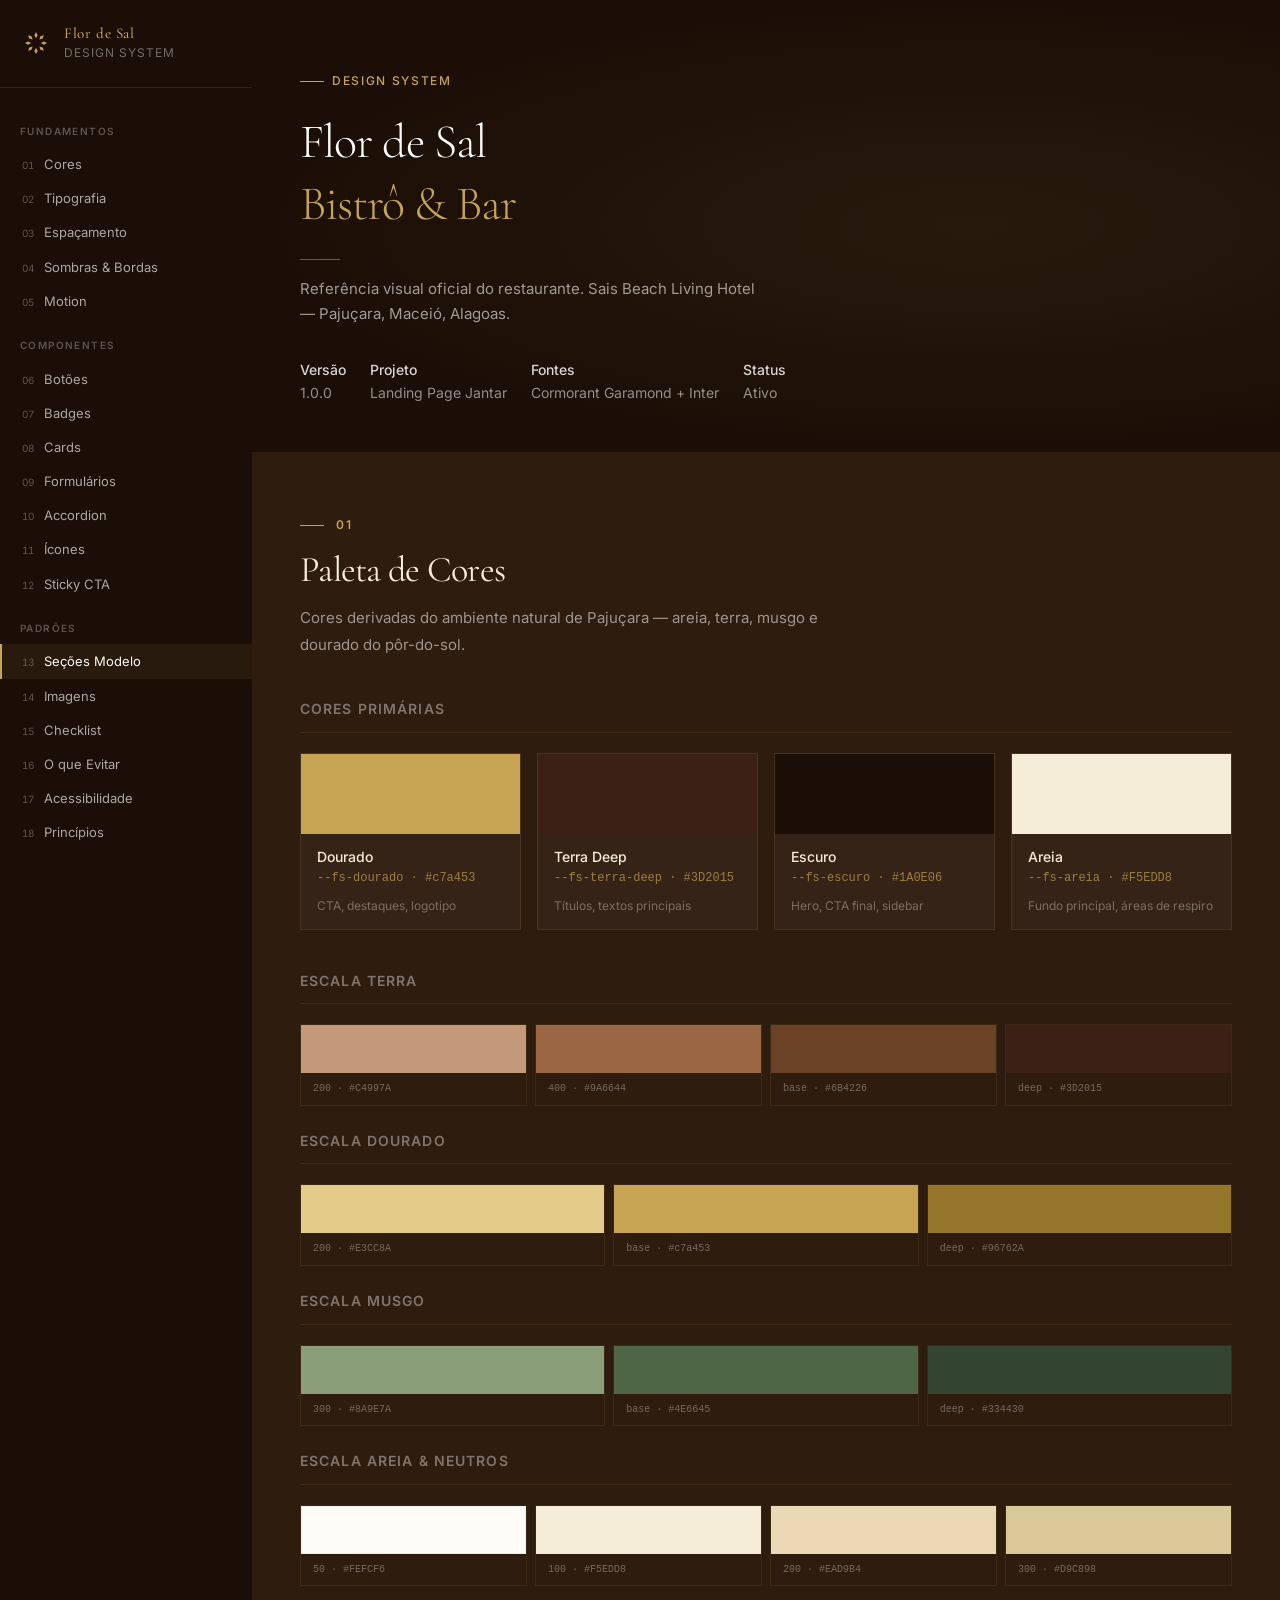
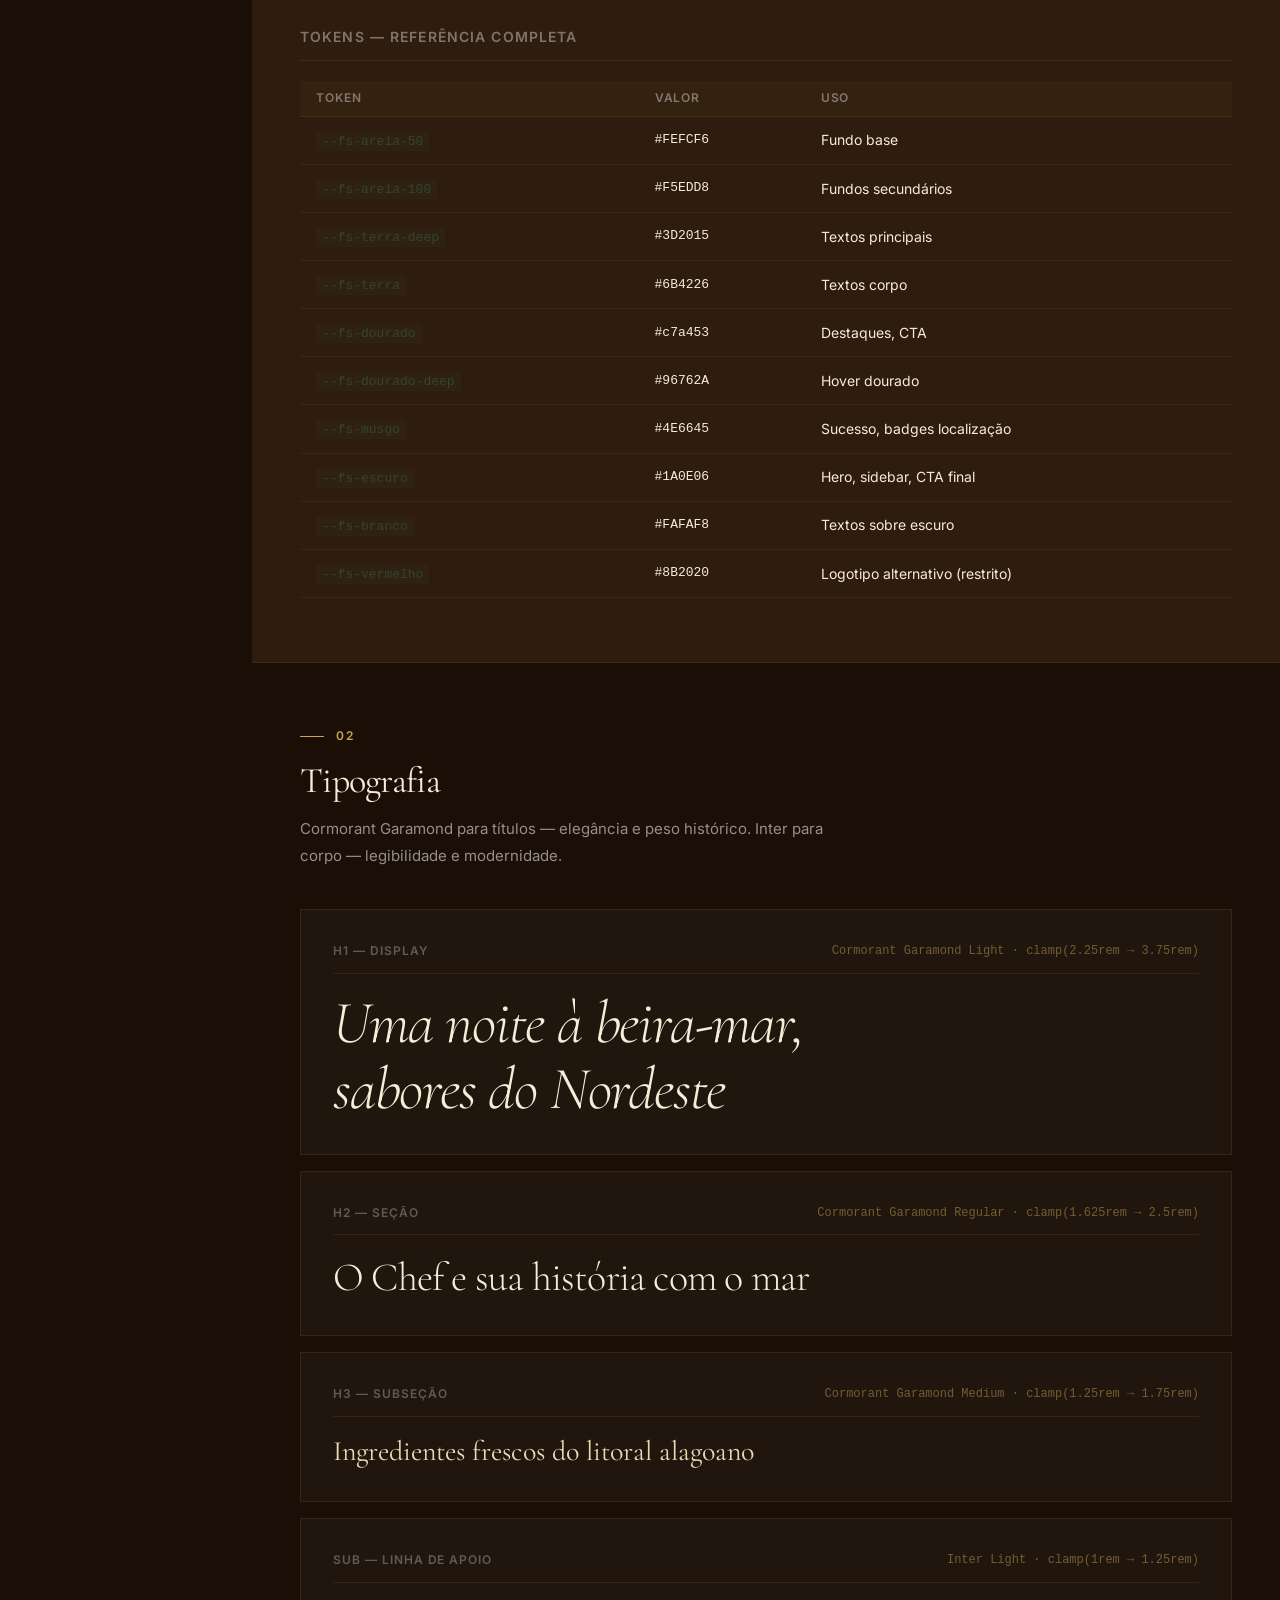
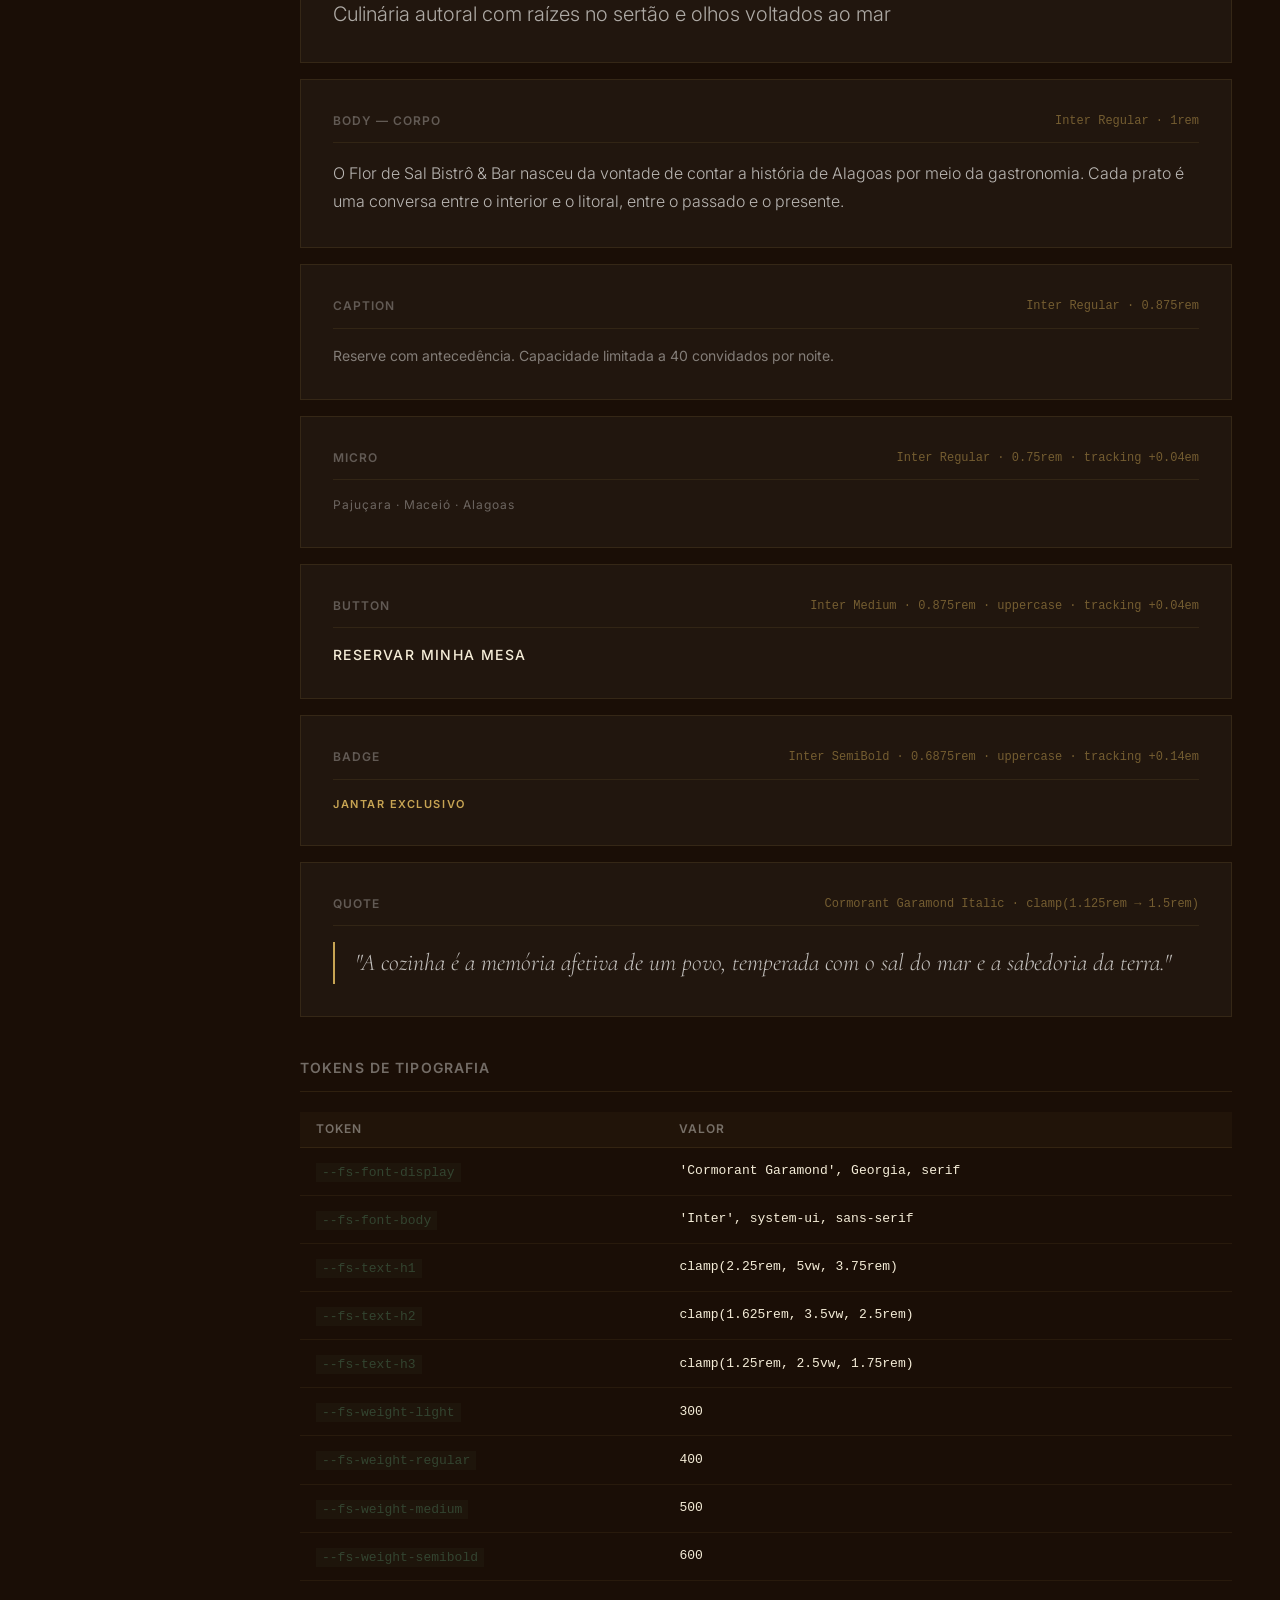
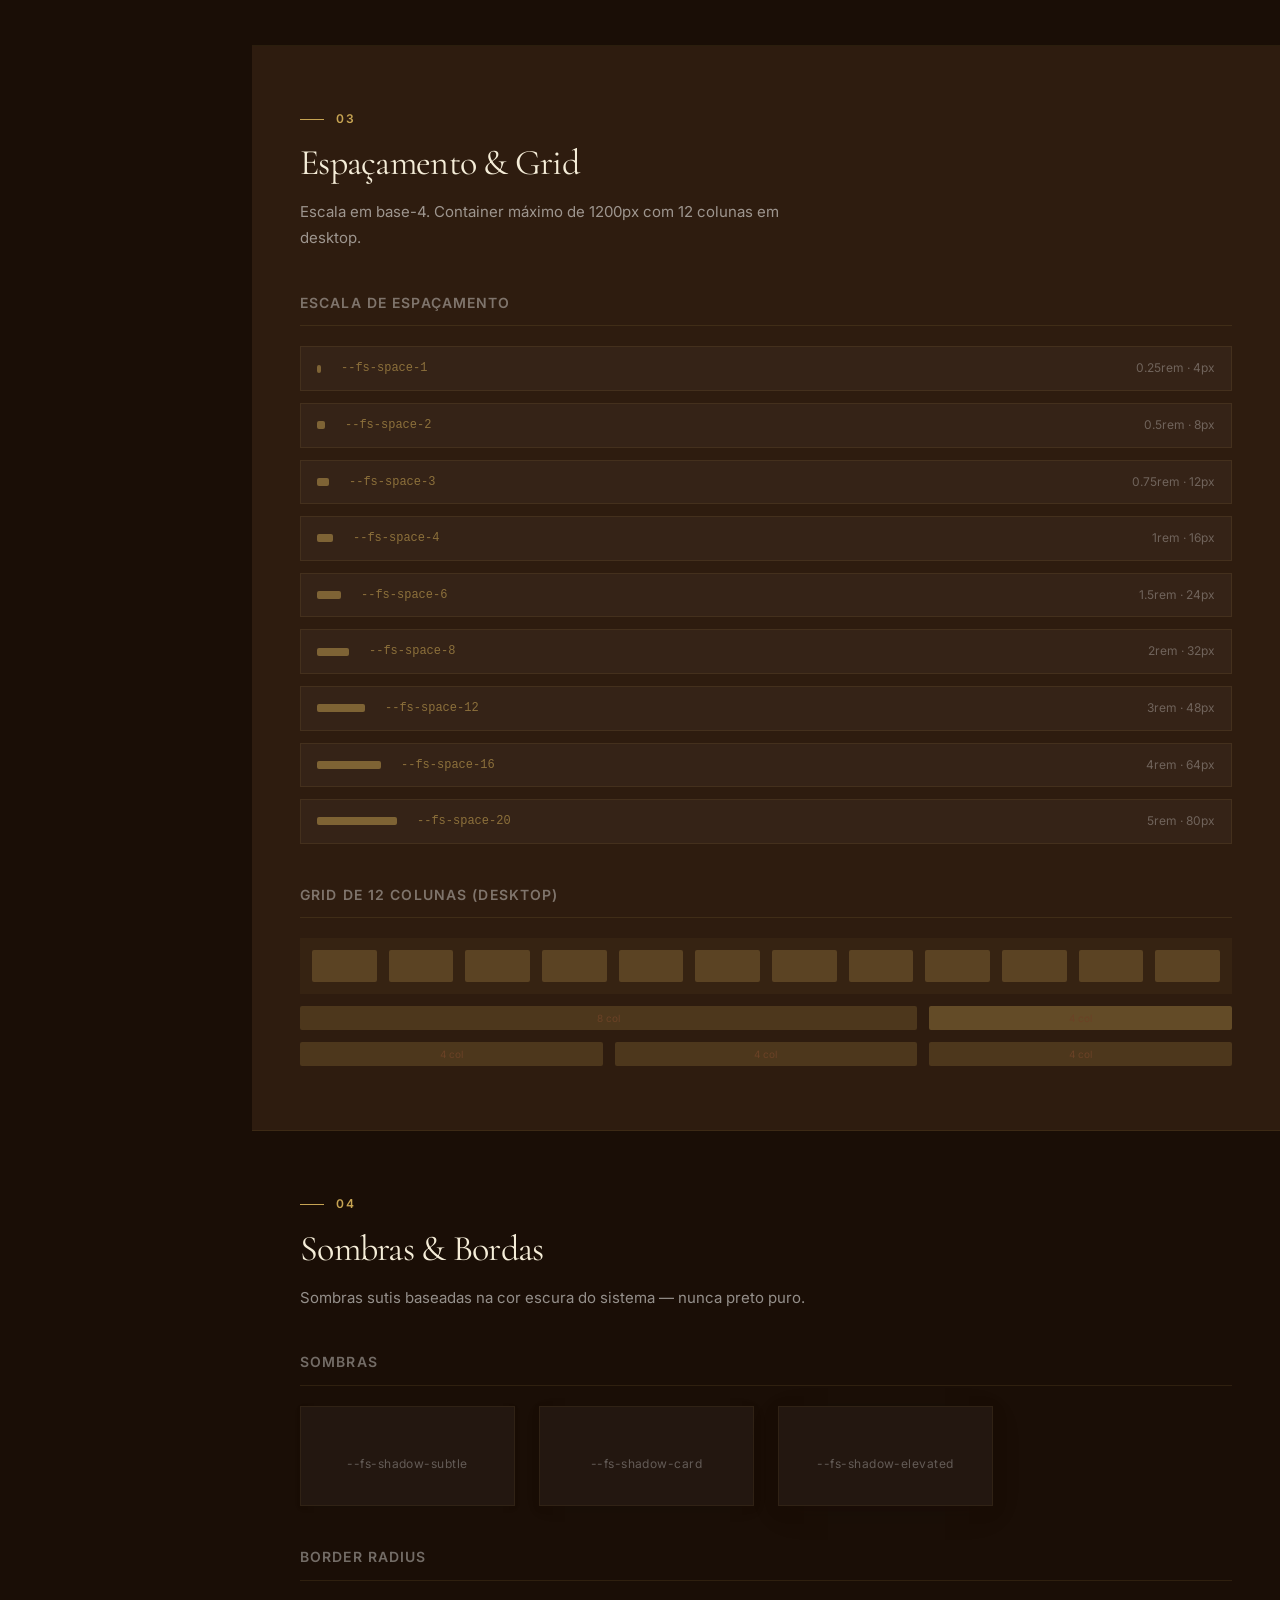
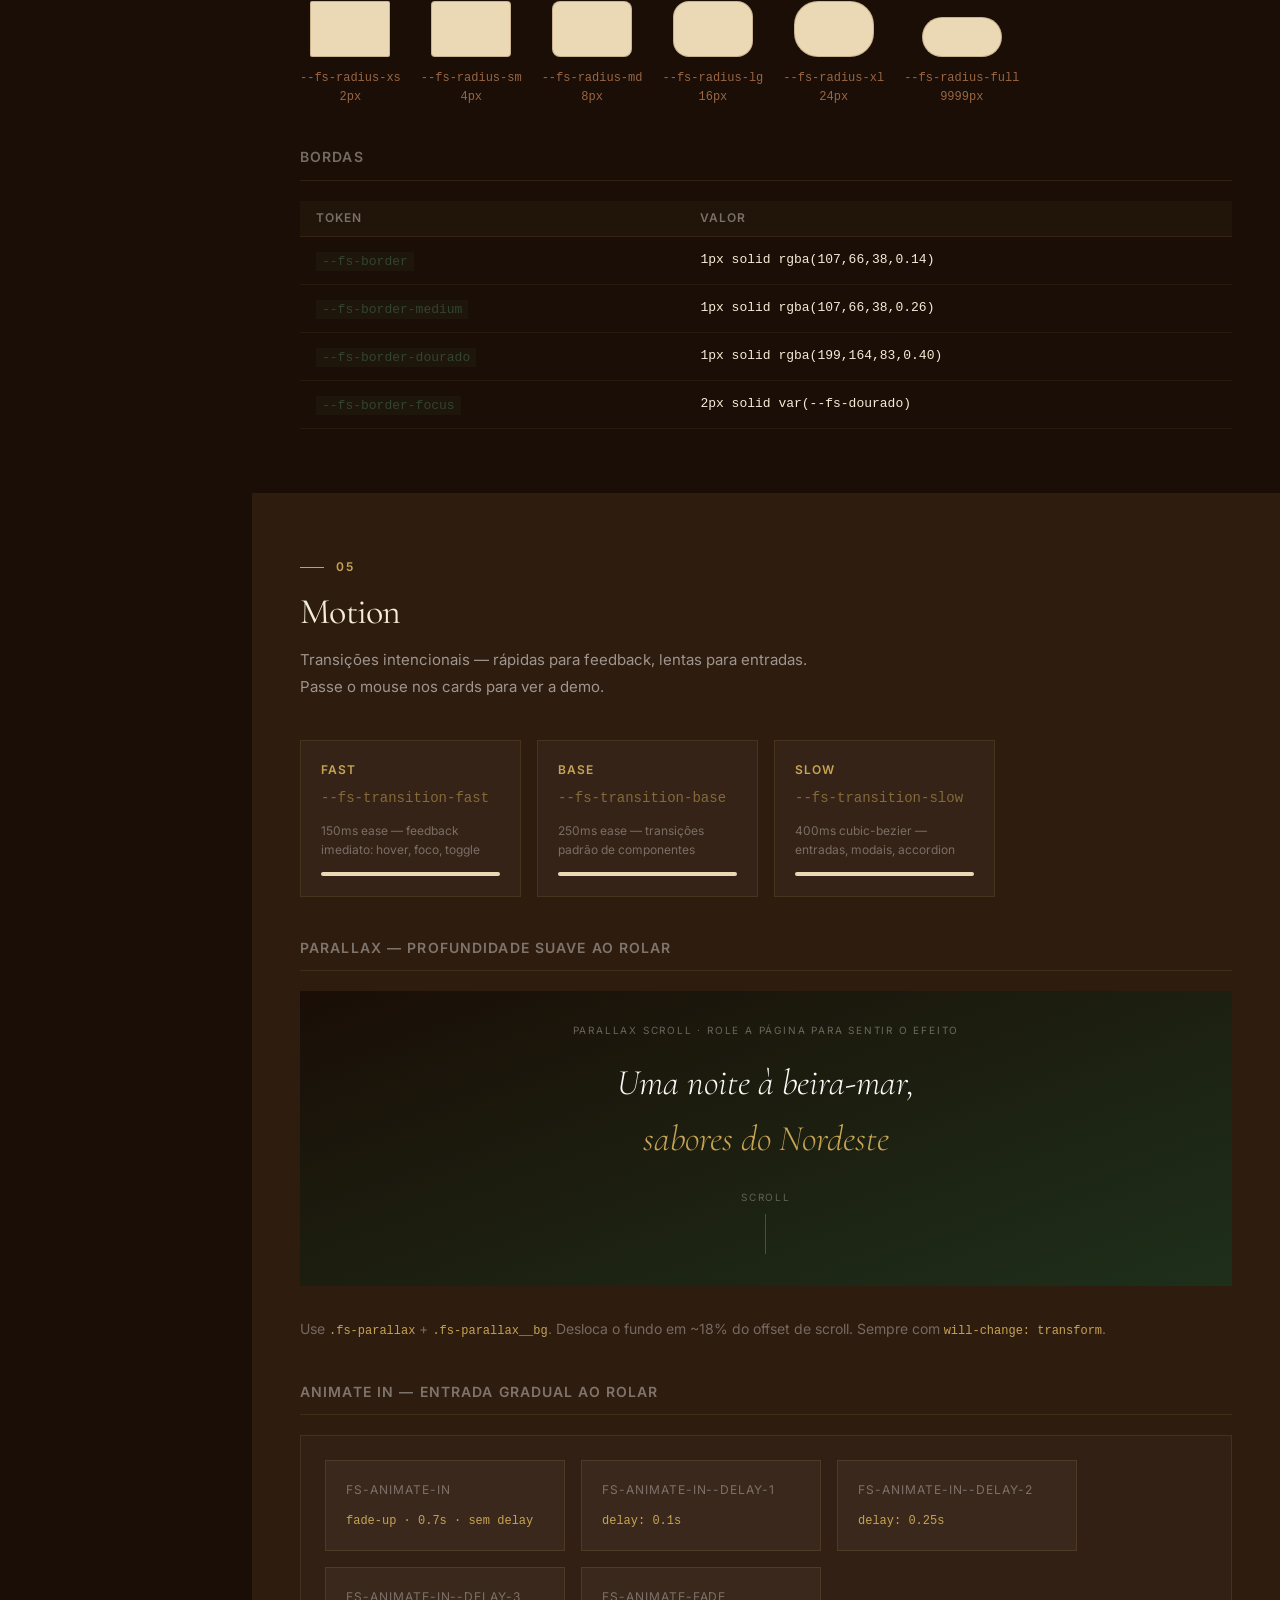
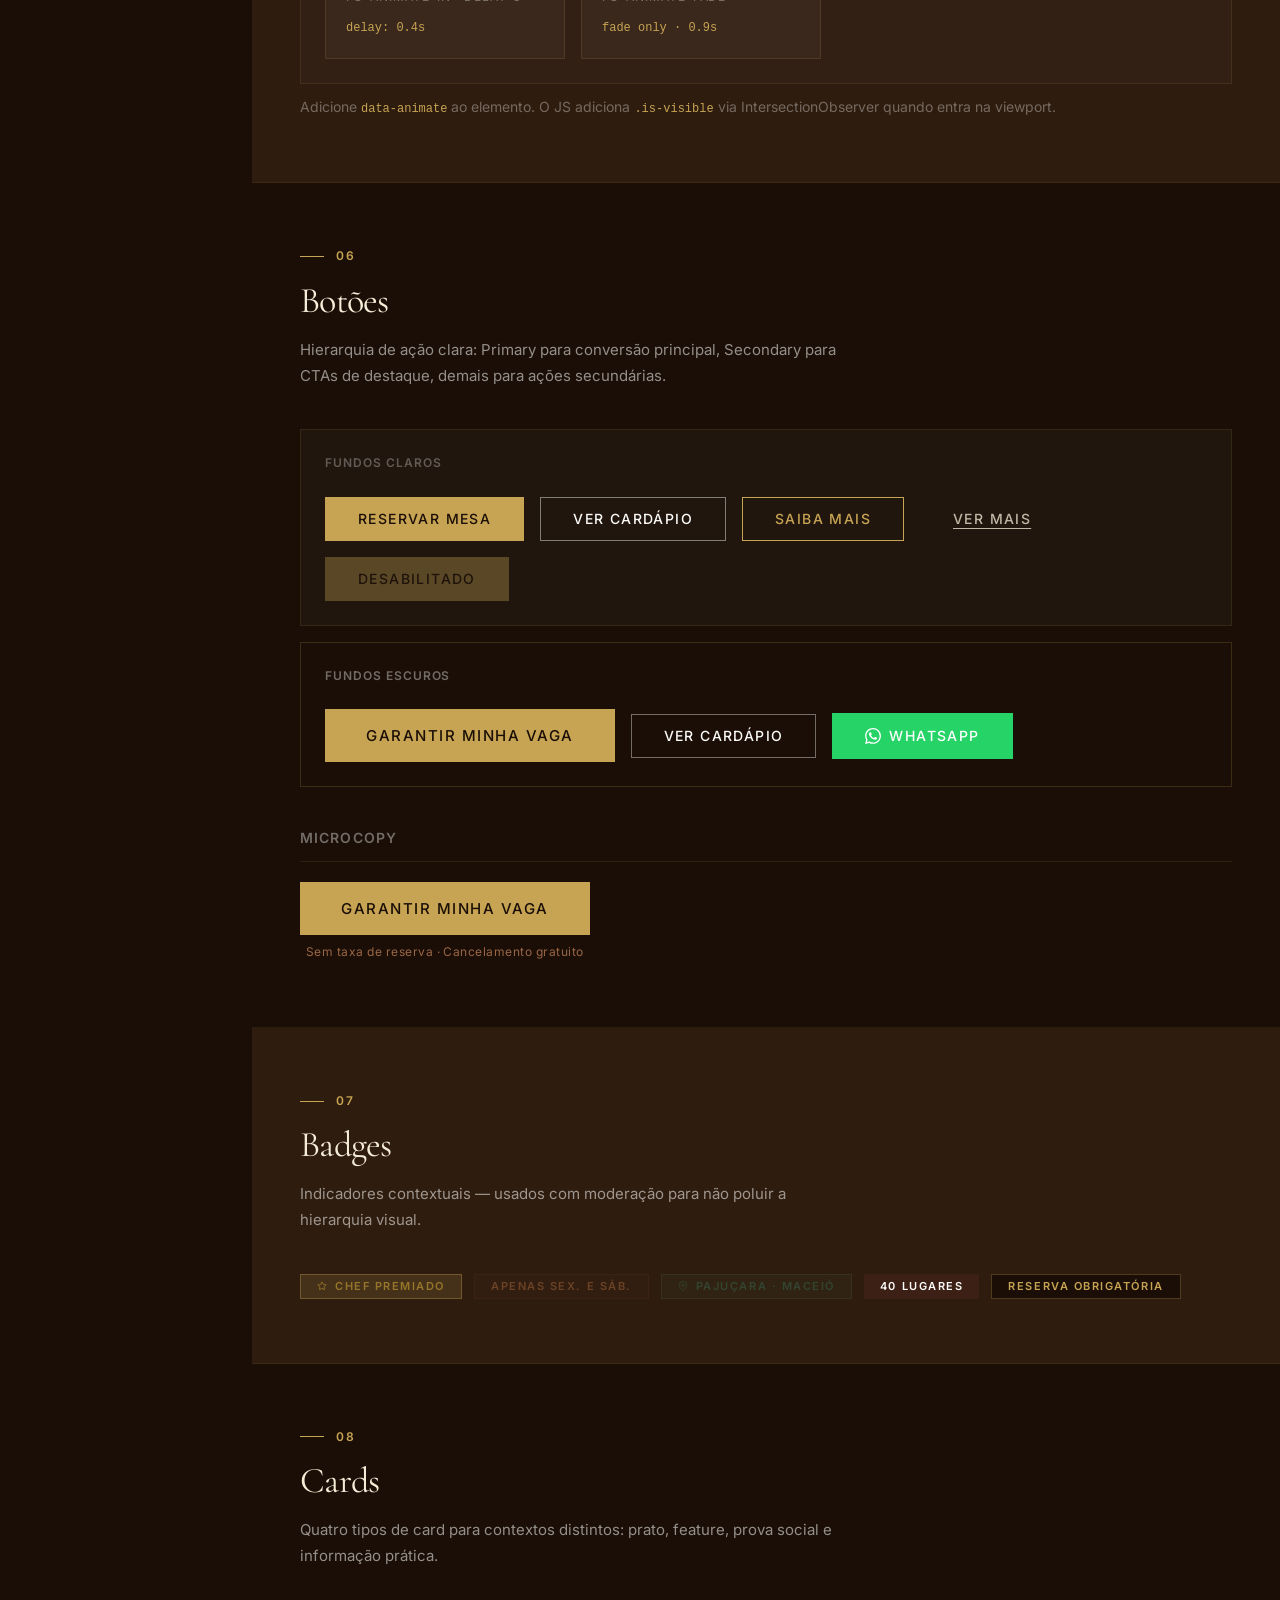
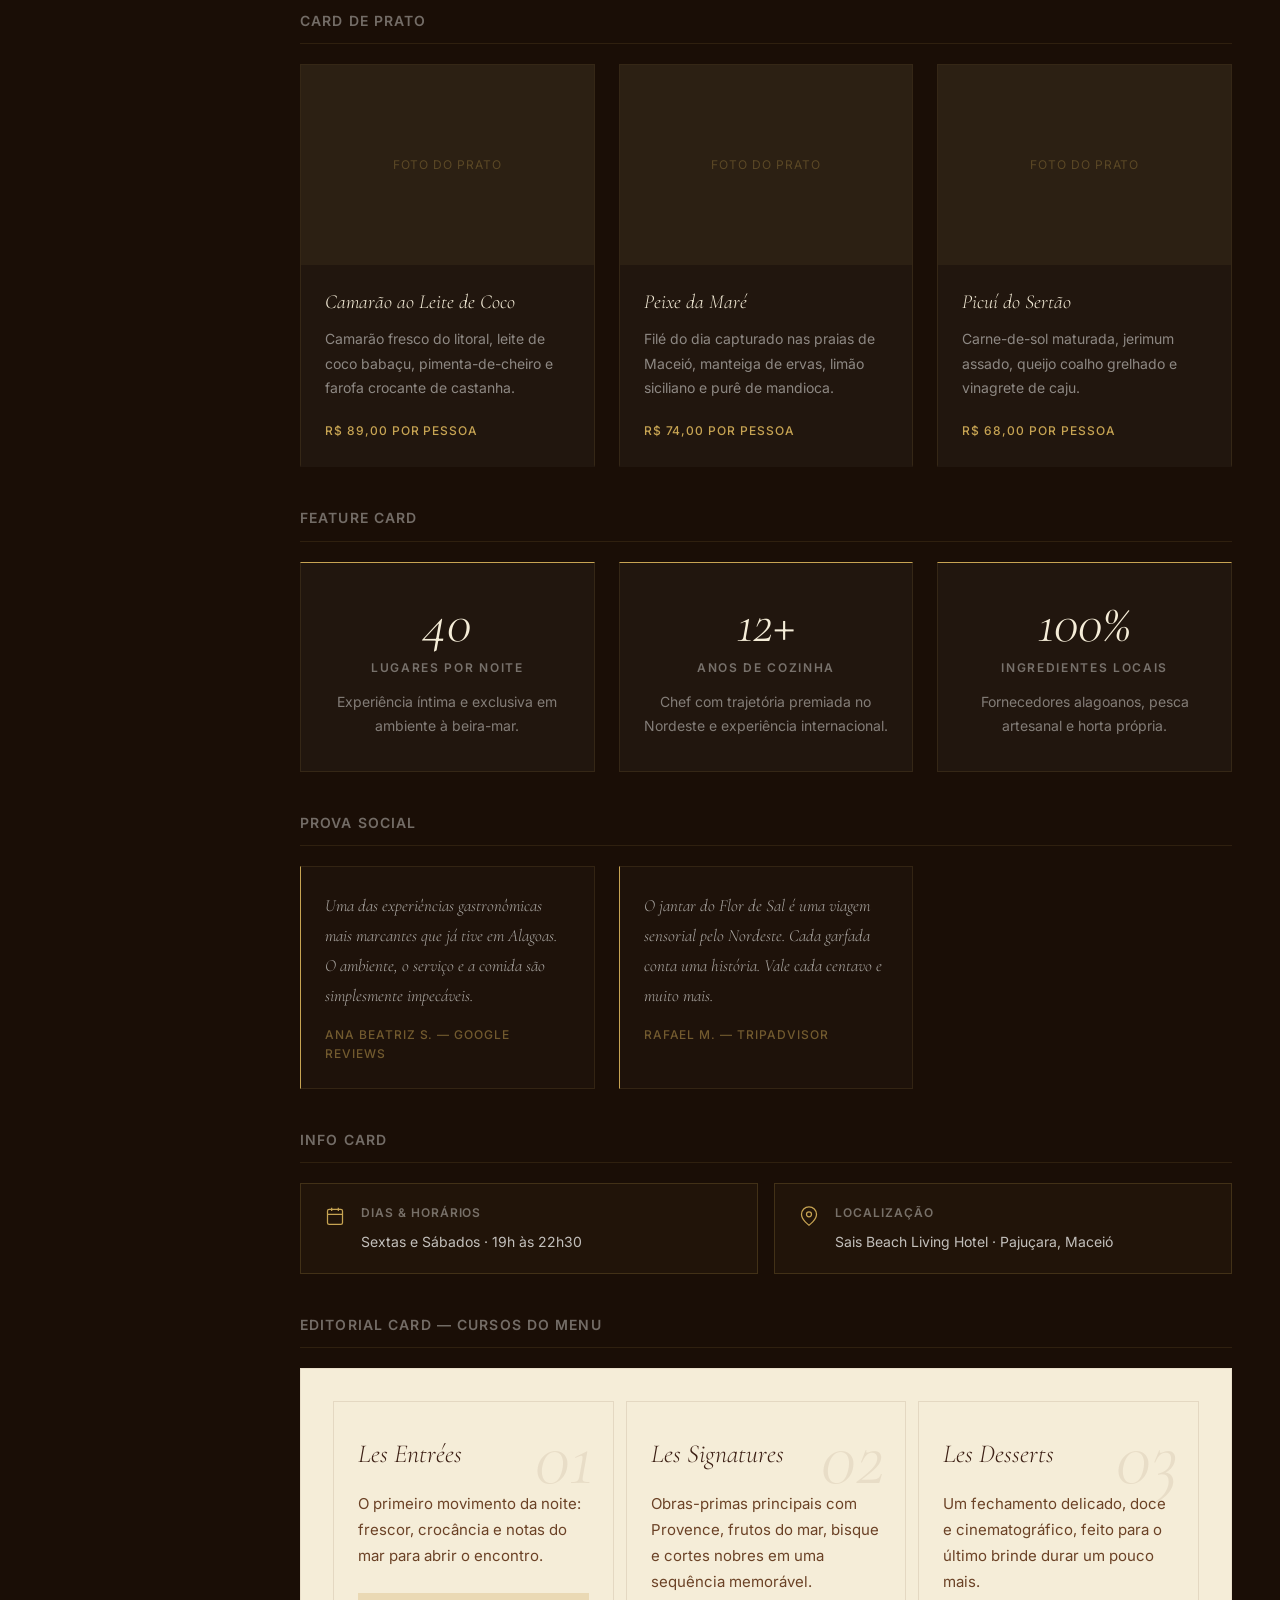
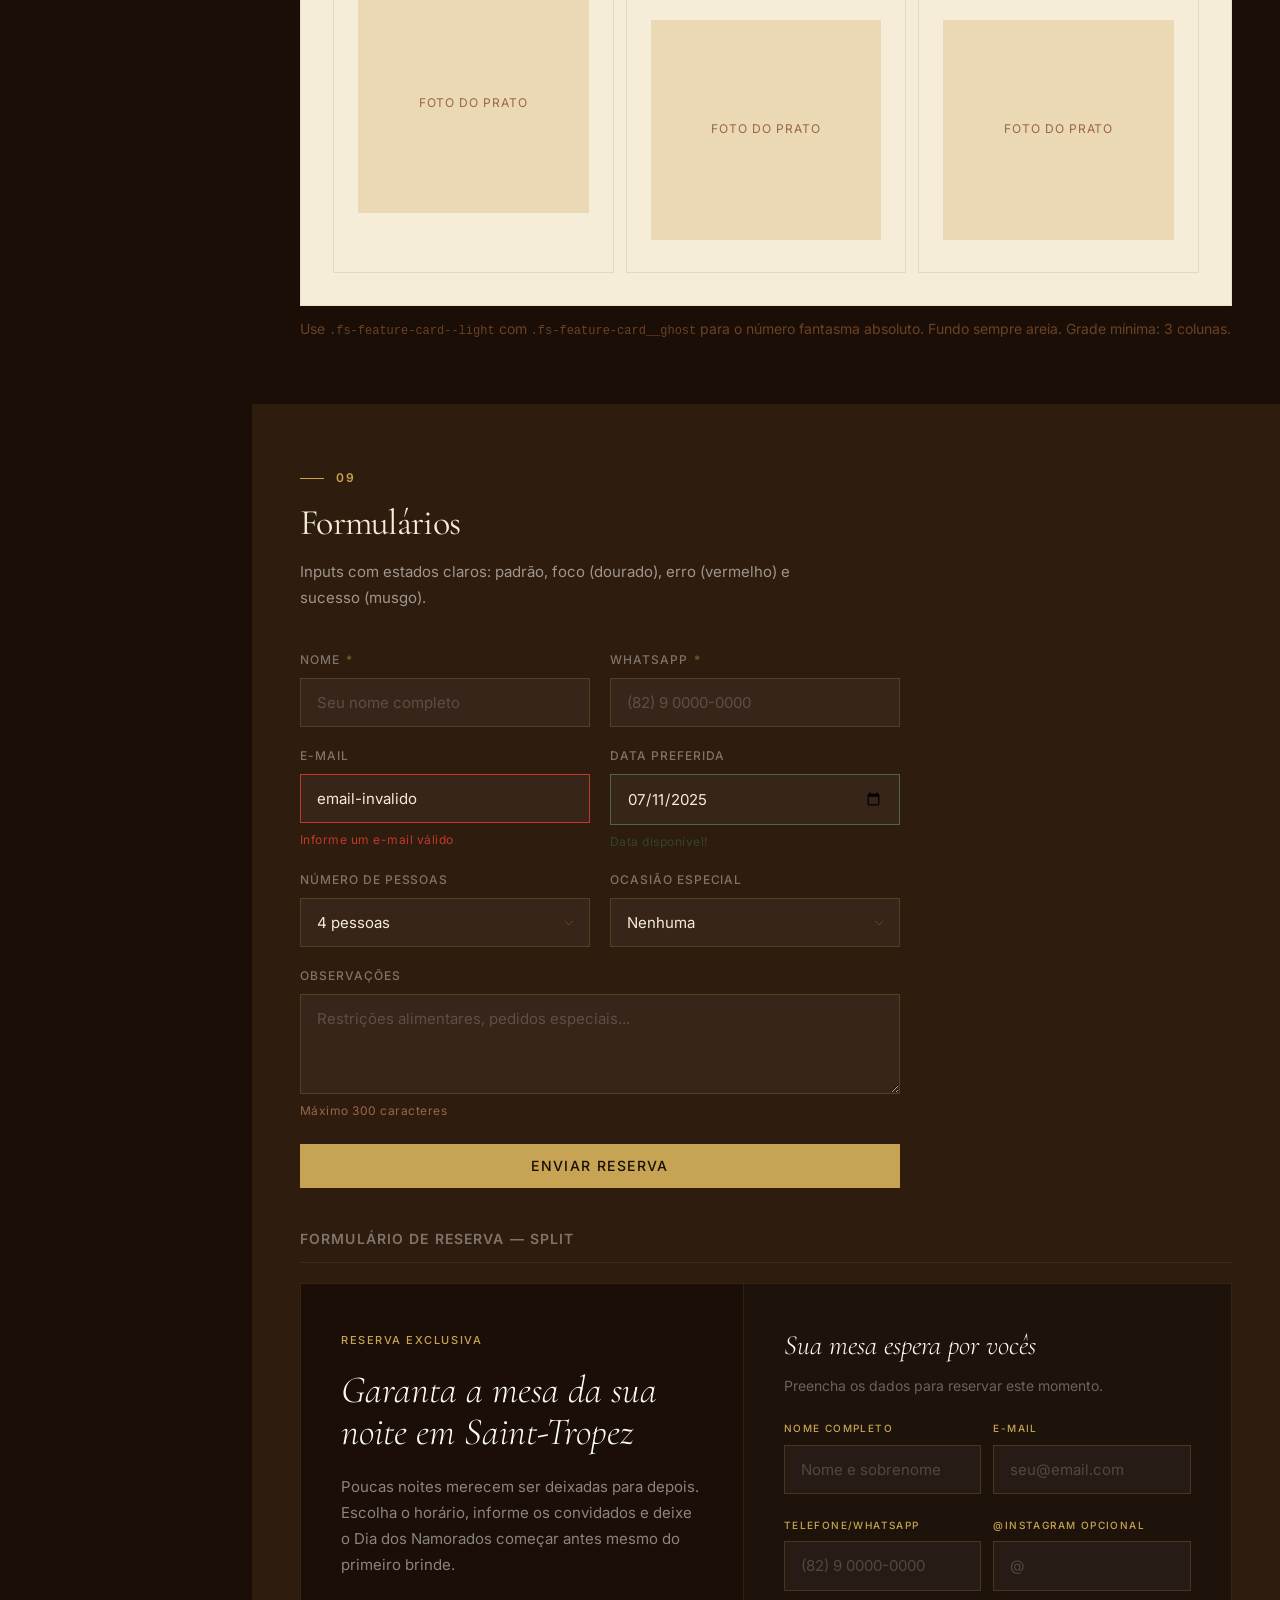
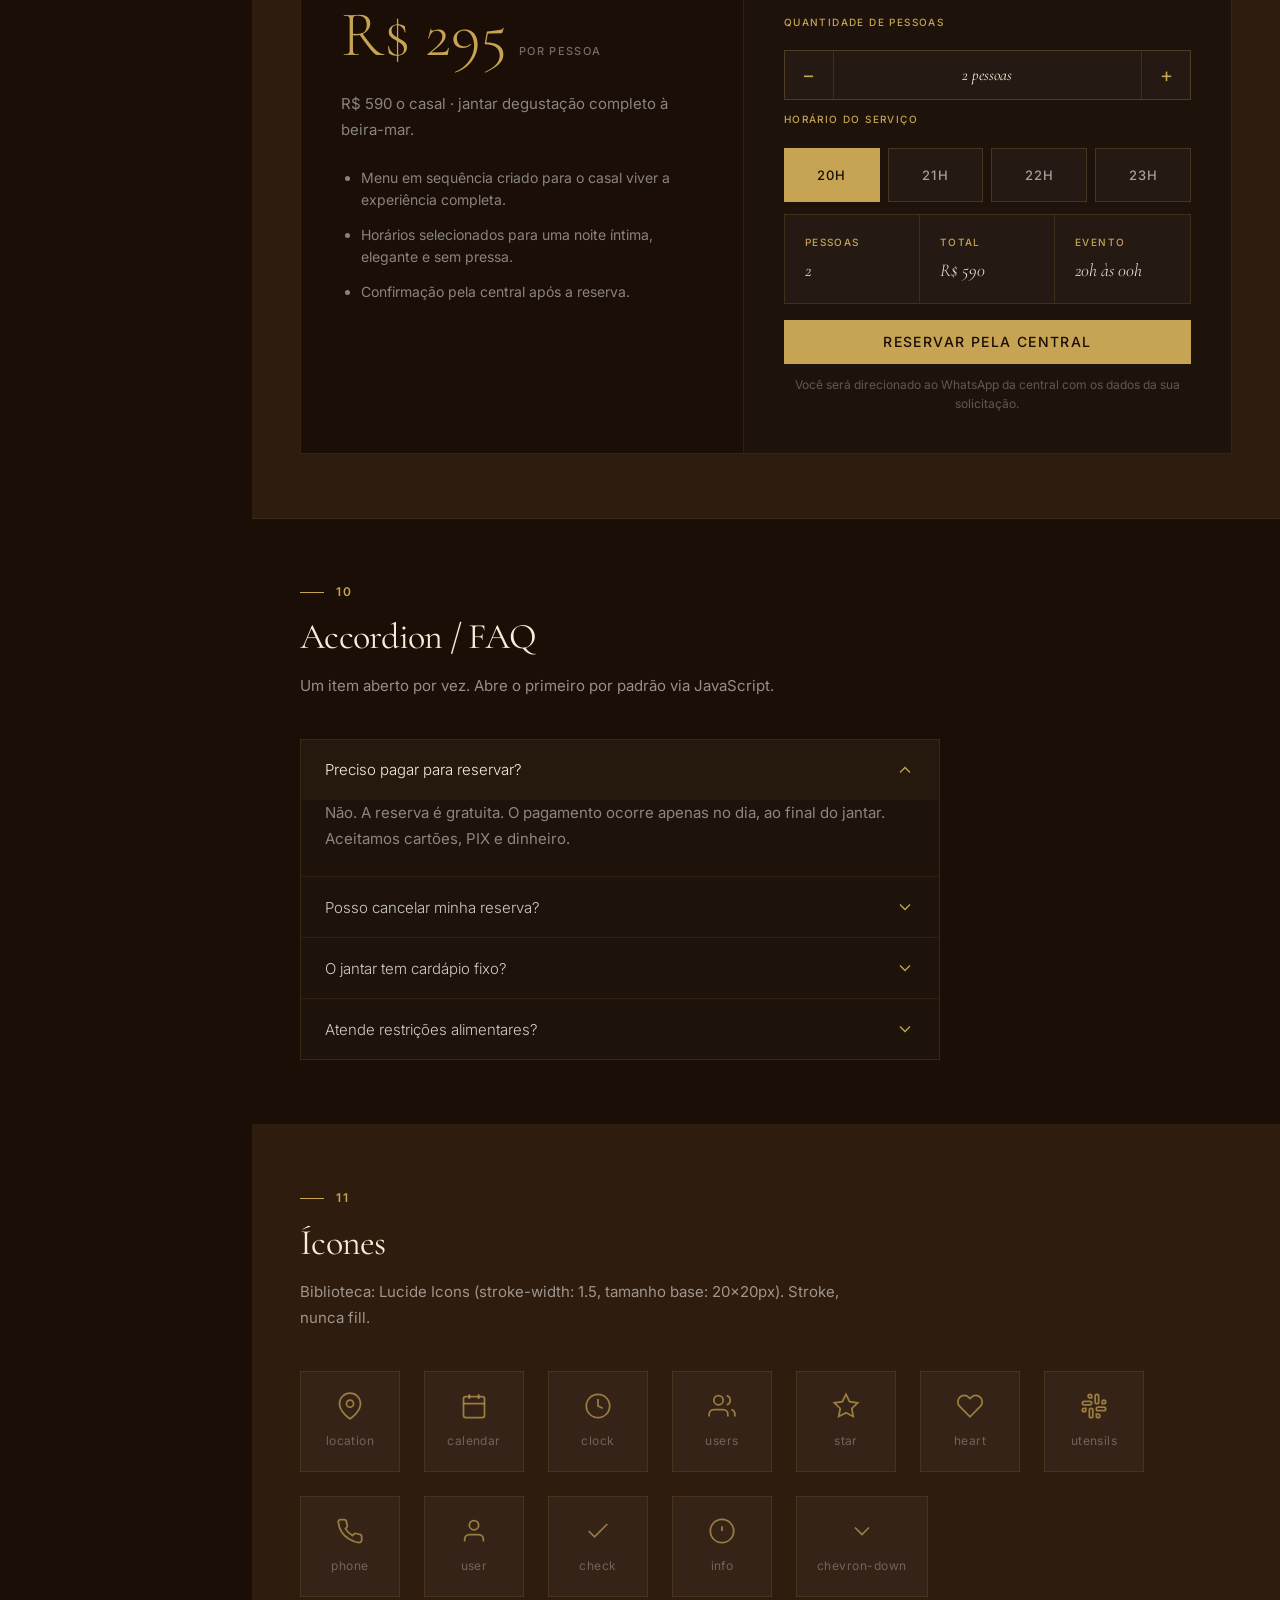
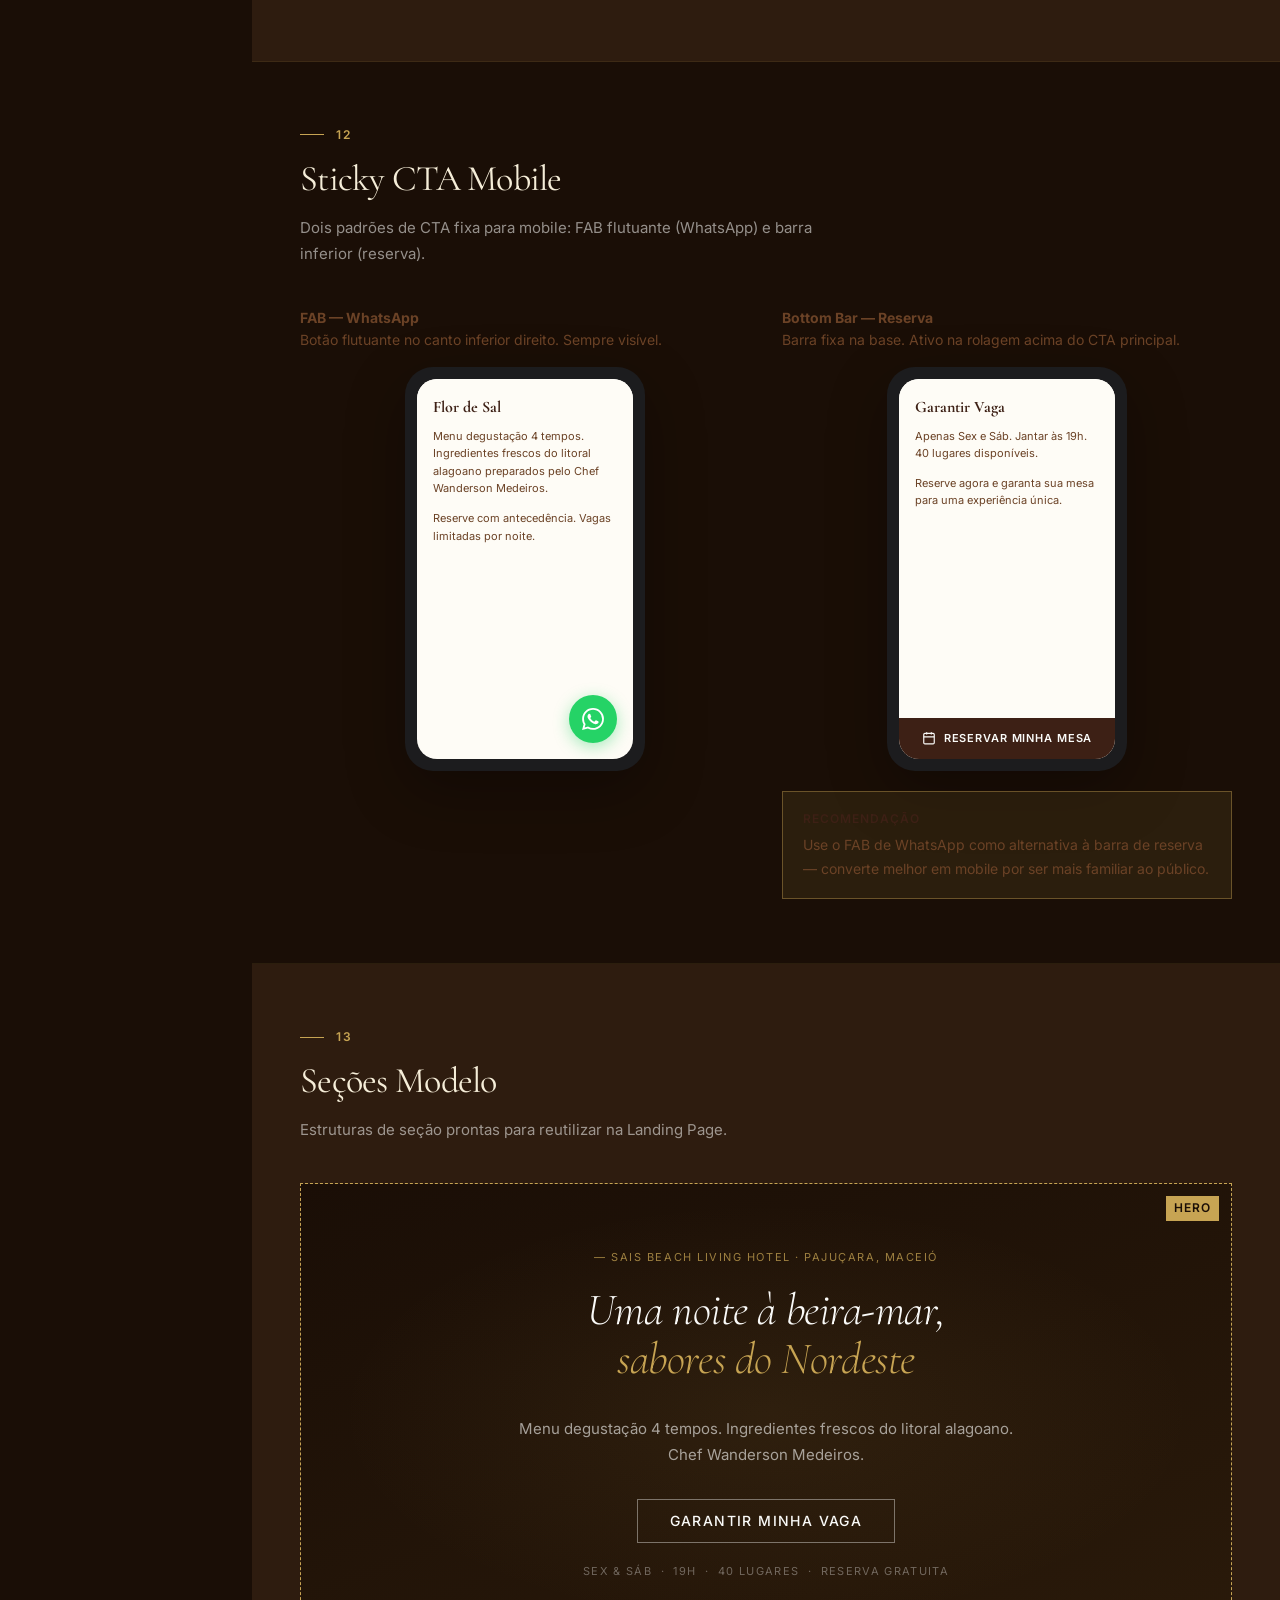
==== commit 1ff749bf: "Design System: corrige consistência visual e acessibilidade - Badges: border-radius full → 0 (mantém" ====
--- a/designsystem/index.html
+++ b/designsystem/index.html
@@ -67,7 +67,7 @@
     <header class="sg-header">
       <div class="sg-header__badge">Design System</div>
       <h1>Flor de Sal<br><em>Bistrô & Bar</em></h1>
-      <p style="color:rgba(250,250,248,.6);font-size:var(--fs-text-body-sm);line-height:1.7;max-width:52ch;margin-top:var(--fs-space-4)">
+      <p class="sg-header__desc">
         Referência visual oficial do restaurante. Sais Beach Living Hotel — Pajuçara, Maceió, Alagoas.
       </p>
       <div class="sg-header__meta">
--- a/designsystem/tokens.css
+++ b/designsystem/tokens.css
@@ -49,6 +49,7 @@
 
   --fs-font-display: 'Cormorant Garamond', 'Georgia', serif;
   --fs-font-body:    'Inter', system-ui, -apple-system, sans-serif;
+  --fs-font-mono:    'JetBrains Mono', 'Courier New', monospace;
 
   /* Escala fluida — h1 a badge */
   --fs-text-h1:      clamp(2.25rem, 5vw, 3.75rem);
--- a/designsystem/guide.css
+++ b/designsystem/guide.css
@@ -212,6 +212,14 @@
   font-style: normal;
 }
 
+.sg-header__desc {
+  font-size: var(--fs-text-body-sm);
+  color: rgba(250, 250, 248, 0.6);
+  line-height: 1.7;
+  max-width: 52ch;
+  margin-top: var(--fs-space-4);
+}
+
 .sg-header__meta {
   display: flex;
   flex-wrap: wrap;
@@ -331,7 +339,7 @@
 .sg-token-table tr:hover td { background: rgba(199,164,83,0.04); }
 
 .sg-token-name {
-  font-family: 'Courier New', monospace;
+  font-family: var(--fs-font-mono);
   font-size: 0.8125rem;
   color: var(--fs-musgo-deep);
   background: rgba(78,102,69,0.08);
@@ -340,7 +348,7 @@
 }
 
 .sg-token-value {
-  font-family: 'Courier New', monospace;
+  font-family: var(--fs-font-mono);
   font-size: 0.8125rem;
 }
 
@@ -378,7 +386,7 @@
 }
 
 .sg-color-hex {
-  font-family: 'Courier New', monospace;
+  font-family: var(--fs-font-mono);
   font-size: var(--fs-text-micro);
   color: rgba(199,164,83,0.7);
   display: block;
@@ -413,7 +421,7 @@
   padding: var(--fs-space-2) var(--fs-space-3);
   font-size: 0.625rem;
   color: rgba(250,250,248,0.35);
-  font-family: 'Courier New', monospace;
+  font-family: var(--fs-font-mono);
 }
 
 
@@ -442,7 +450,7 @@
 }
 
 .sg-type-sample__label span {
-  font-family: 'Courier New', monospace;
+  font-family: var(--fs-font-mono);
   font-weight: var(--fs-weight-regular);
   text-transform: none;
   letter-spacing: 0;
@@ -635,13 +643,13 @@
 /* Ghost */
 .fs-btn--ghost {
   background: transparent;
-  color: var(--fs-terra);
+  color: rgba(245, 237, 216, 0.75);
   border-color: transparent;
   text-decoration: underline;
-  text-underline-offset: 3px;
+  text-underline-offset: 4px;
 }
 .fs-btn--ghost:hover {
-  color: var(--fs-terra-deep);
+  color: var(--fs-areia);
 }
 
 /* WhatsApp */
@@ -715,7 +723,7 @@
   letter-spacing: var(--fs-tracking-widest);
   text-transform: uppercase;
   font-weight: var(--fs-weight-semibold);
-  border-radius: var(--fs-radius-full);
+  border-radius: 0;
   white-space: nowrap;
   line-height: 1;
 }
@@ -1476,7 +1484,7 @@
 }
 
 .sg-spacing-label {
-  font-family: 'Courier New', monospace;
+  font-family: var(--fs-font-mono);
   font-size: var(--fs-text-micro);
   color: rgba(199,164,83,0.6);
   flex: 1;
@@ -1551,7 +1559,7 @@
 .sg-radius-name {
   font-size: var(--fs-text-micro);
   color: var(--fs-terra-400);
-  font-family: 'Courier New', monospace;
+  font-family: var(--fs-font-mono);
   text-align: center;
 }
 
@@ -1795,7 +1803,7 @@
 }
 
 .sg-motion-item__value {
-  font-family: 'Courier New', monospace;
+  font-family: var(--fs-font-mono);
   font-size: var(--fs-text-caption);
   color: rgba(199,164,83,0.55);
   margin-bottom: var(--fs-space-3);
@@ -2449,7 +2457,7 @@
 .sg-animate-box__code {
   font-size: 0.75rem;
   color: var(--fs-dourado);
-  font-family: 'Courier New', monospace;
+  font-family: var(--fs-font-mono);
 }
 
 
